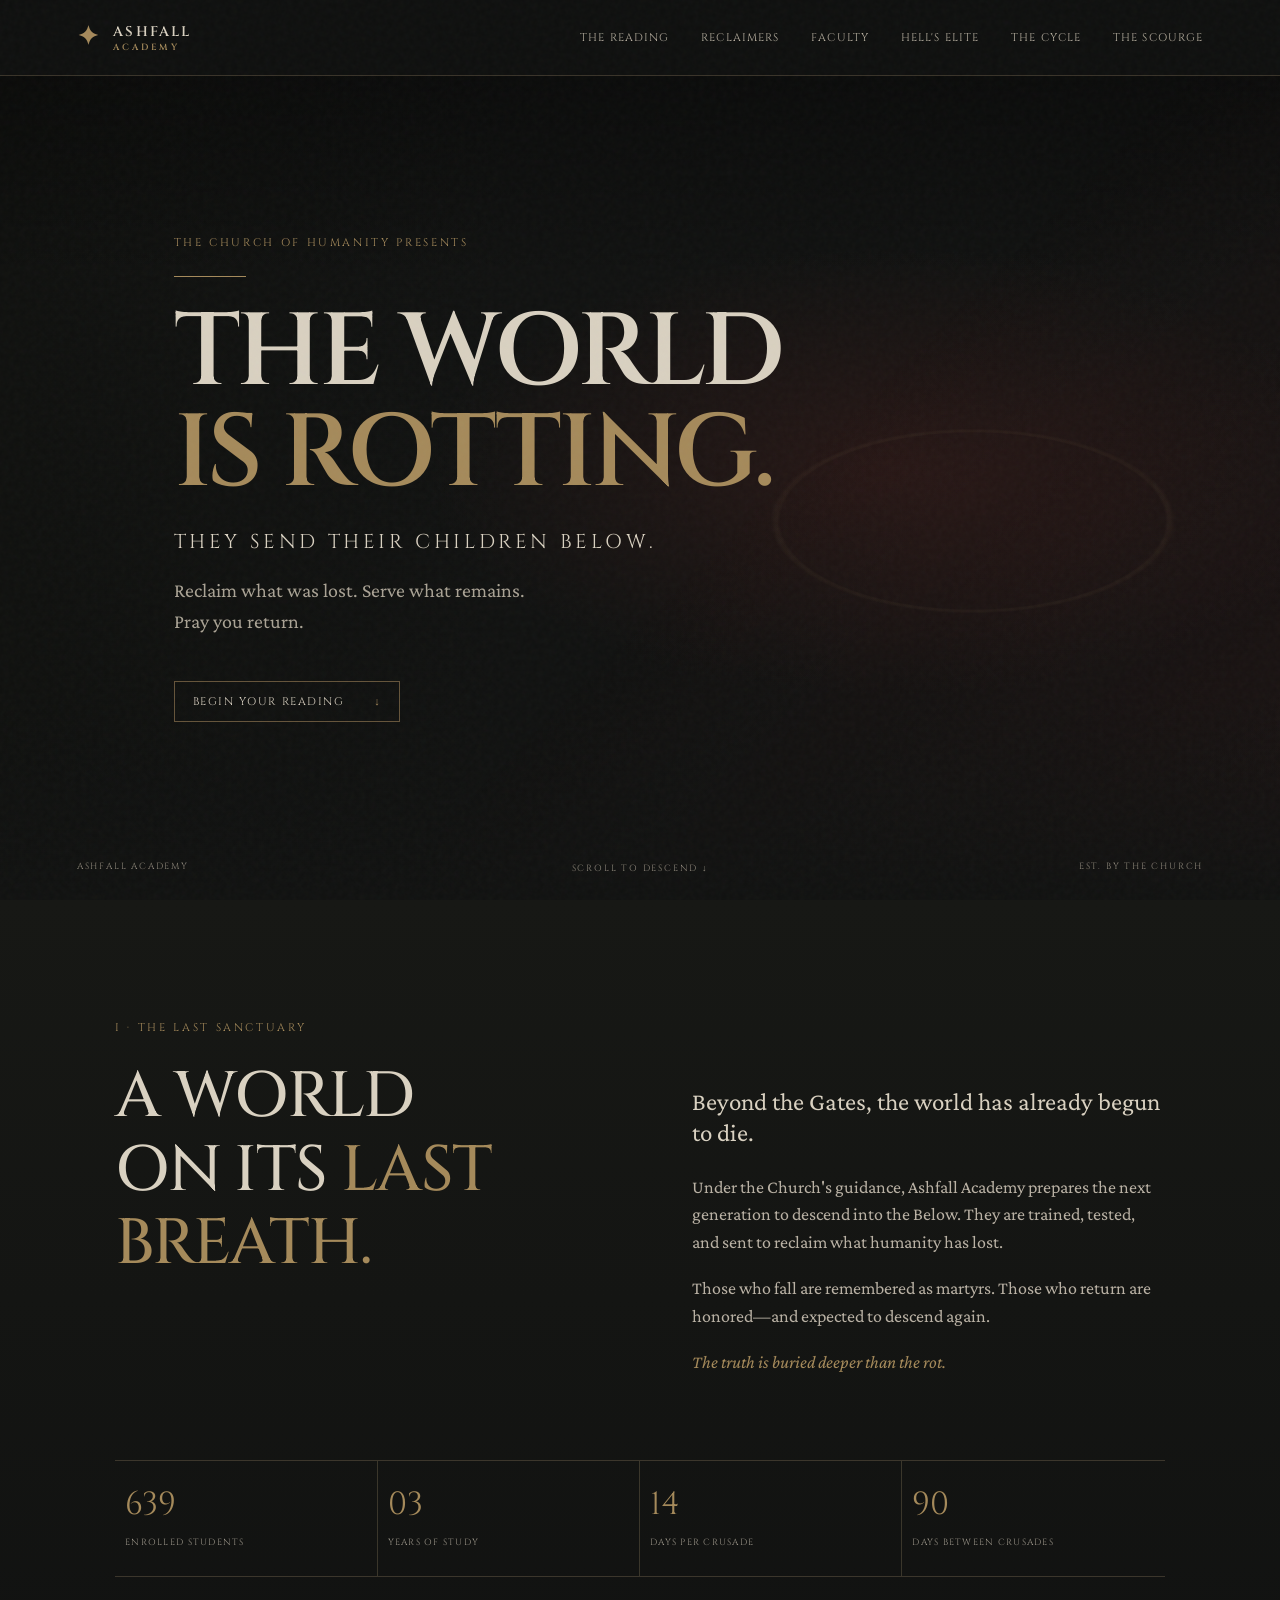
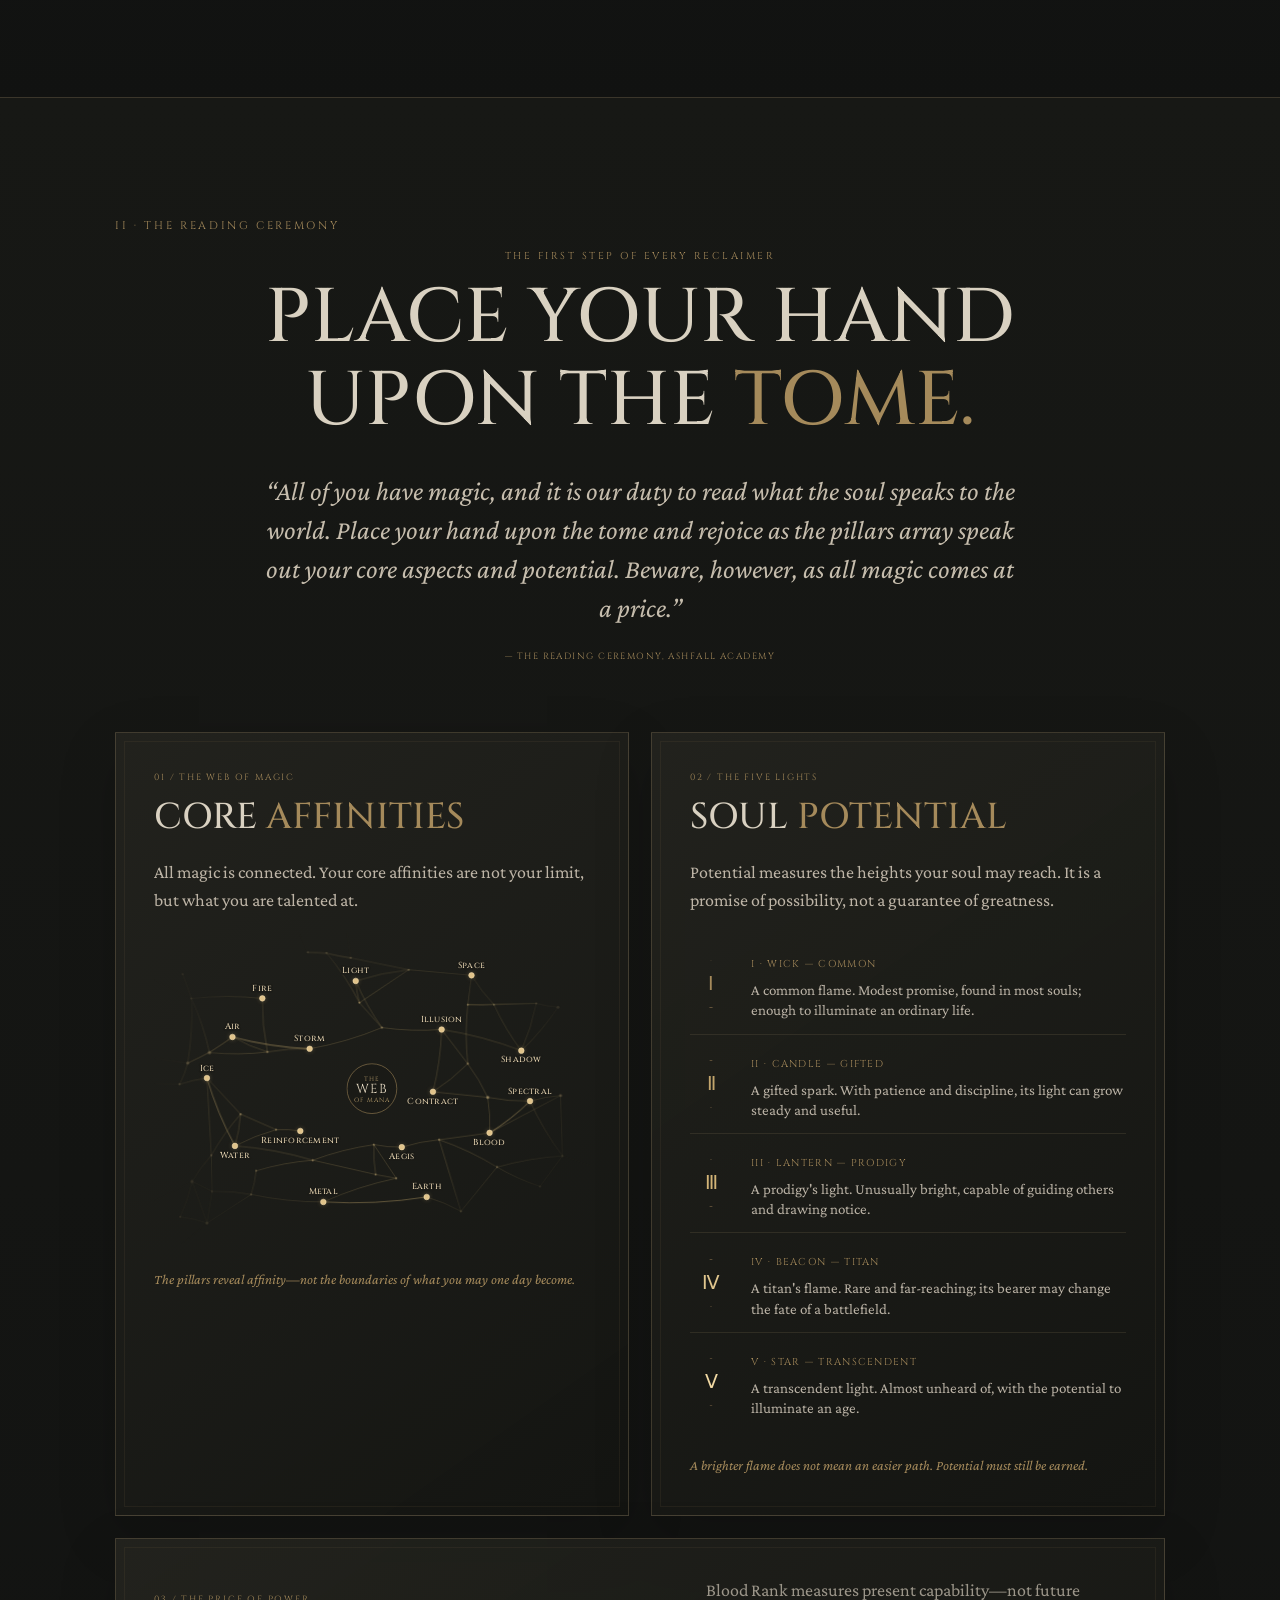
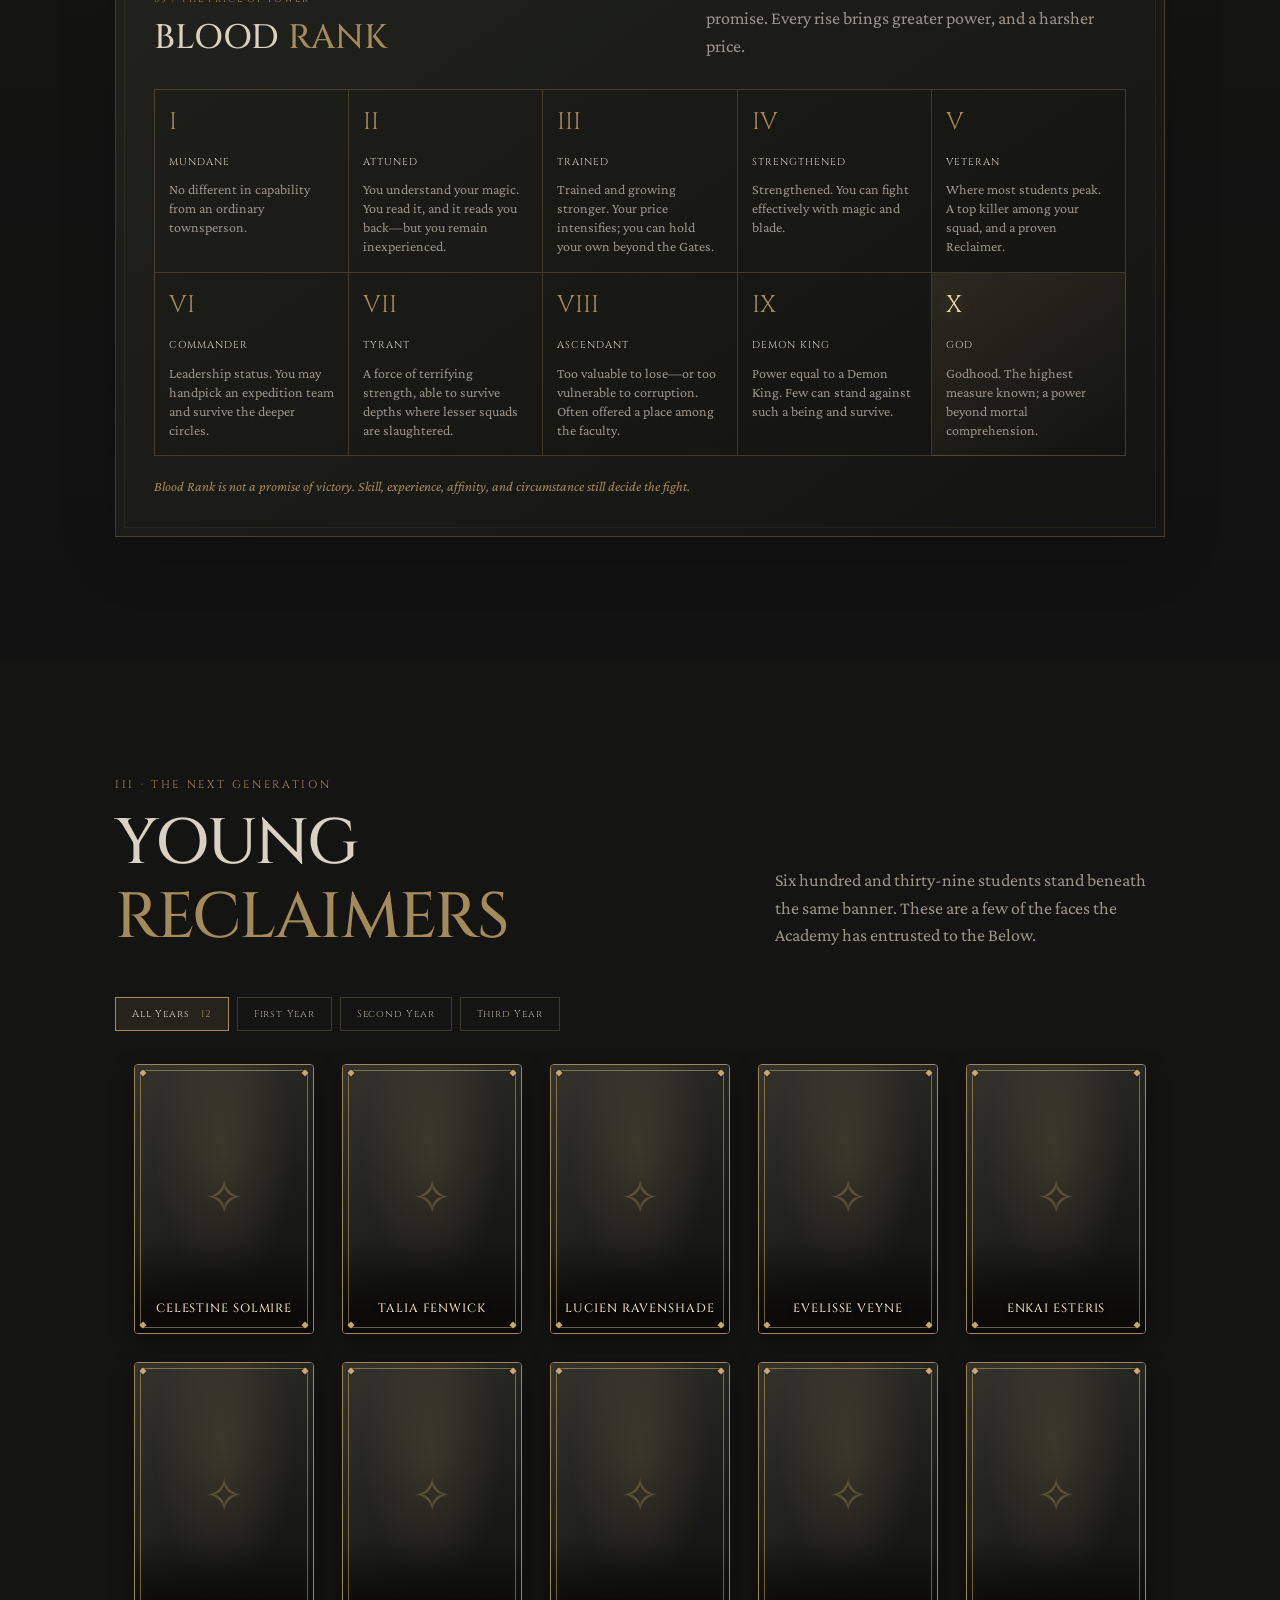
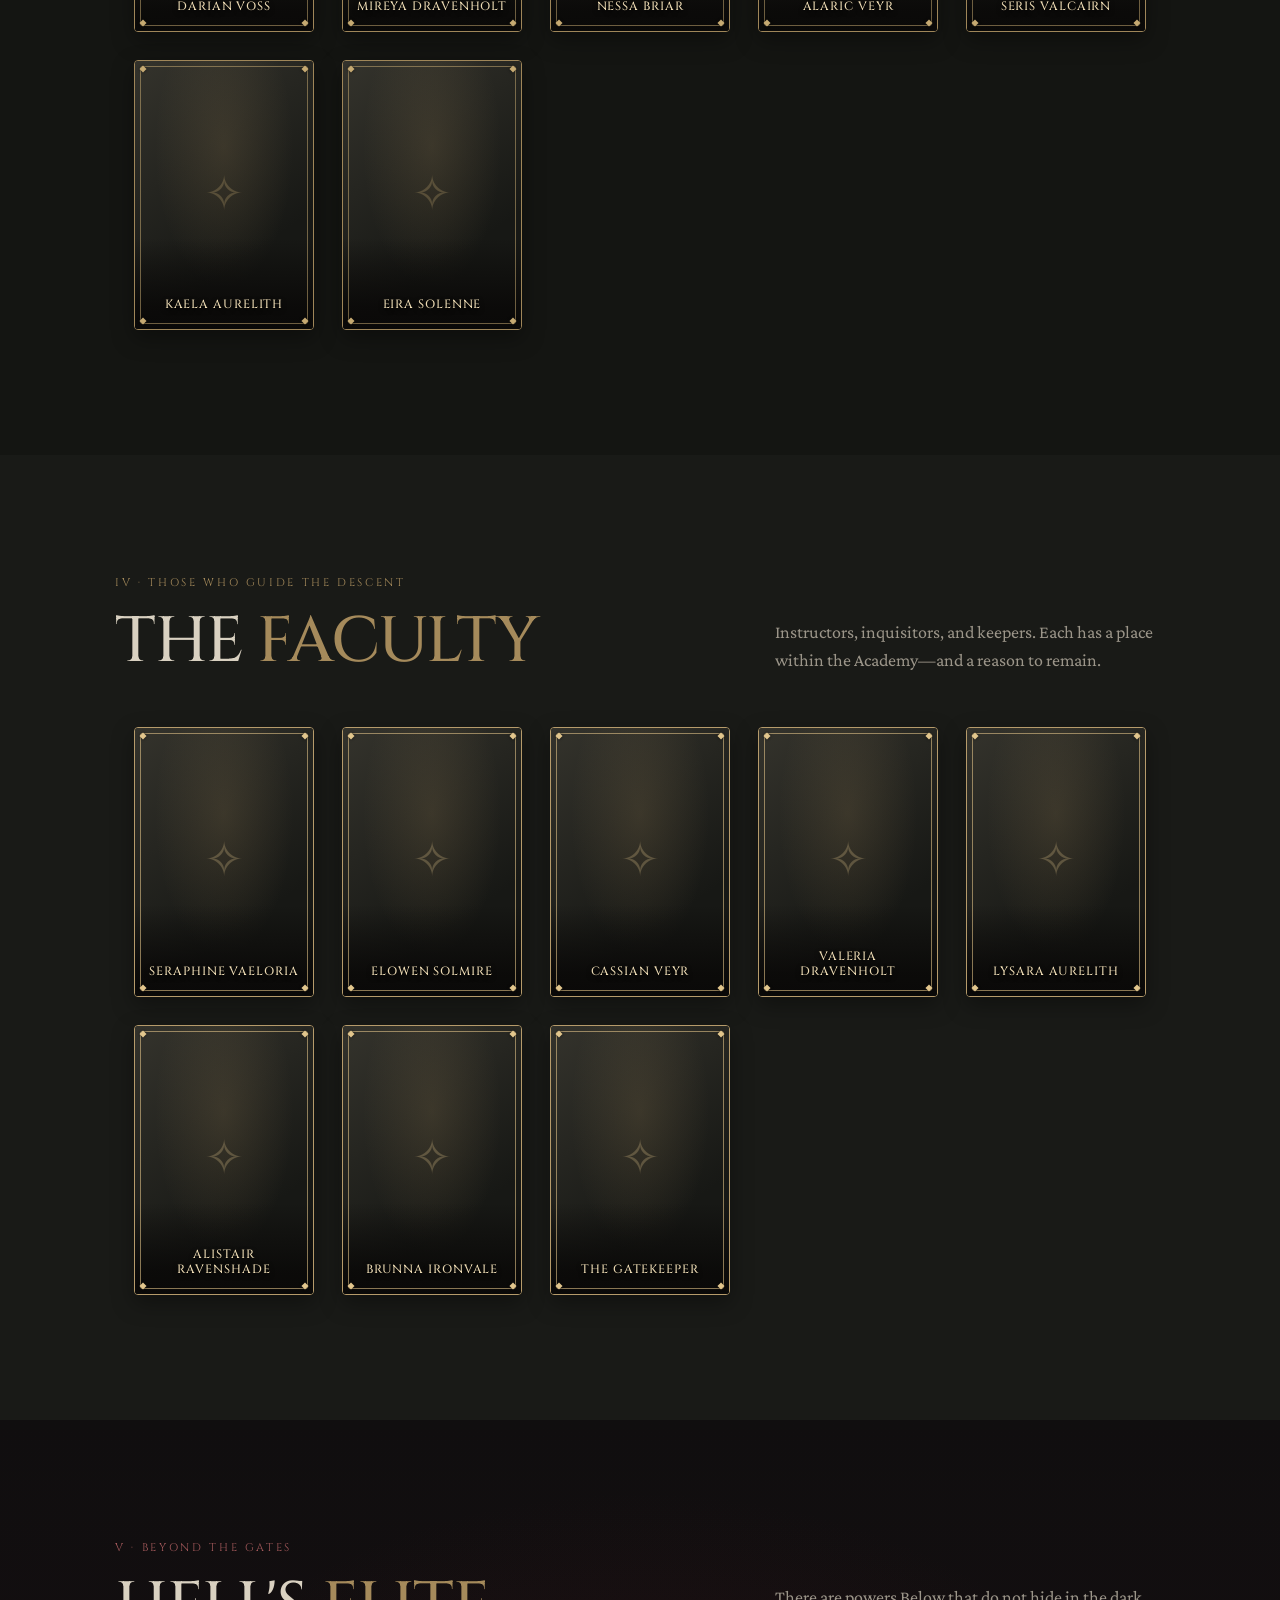
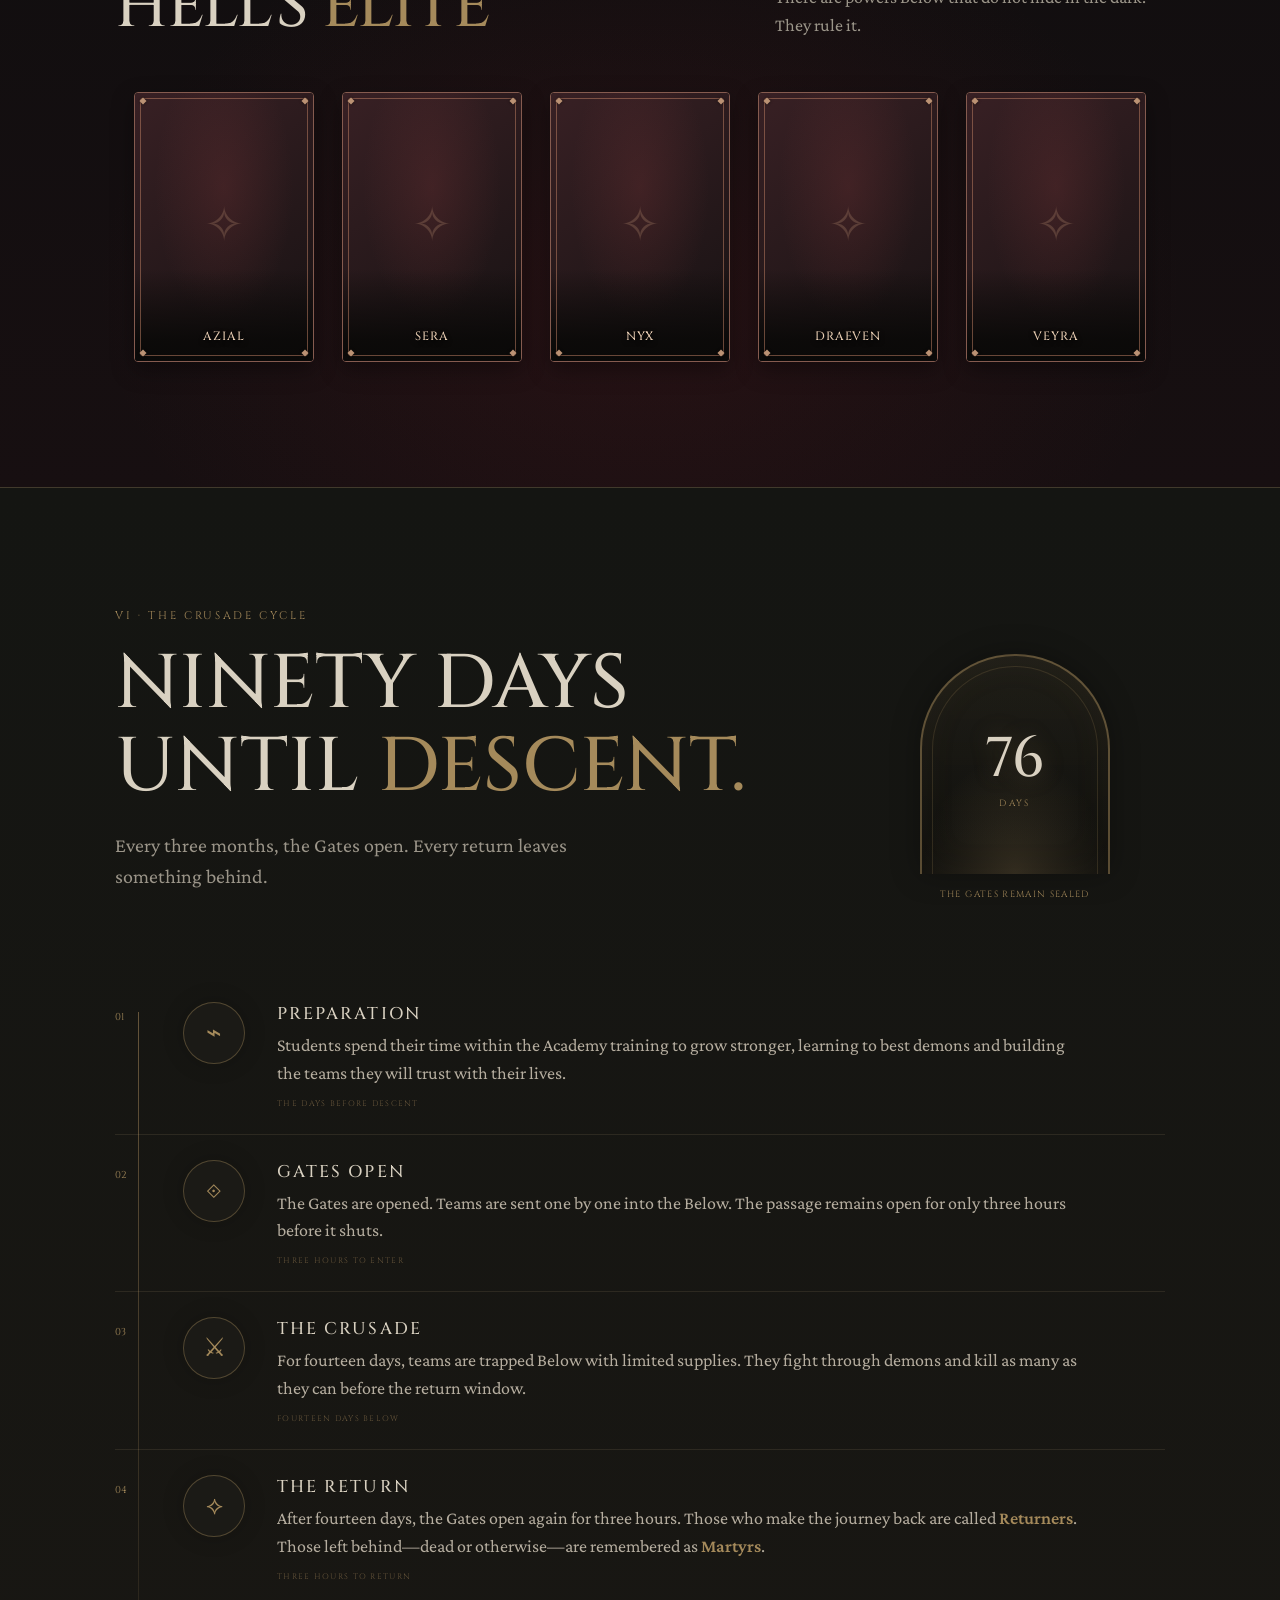
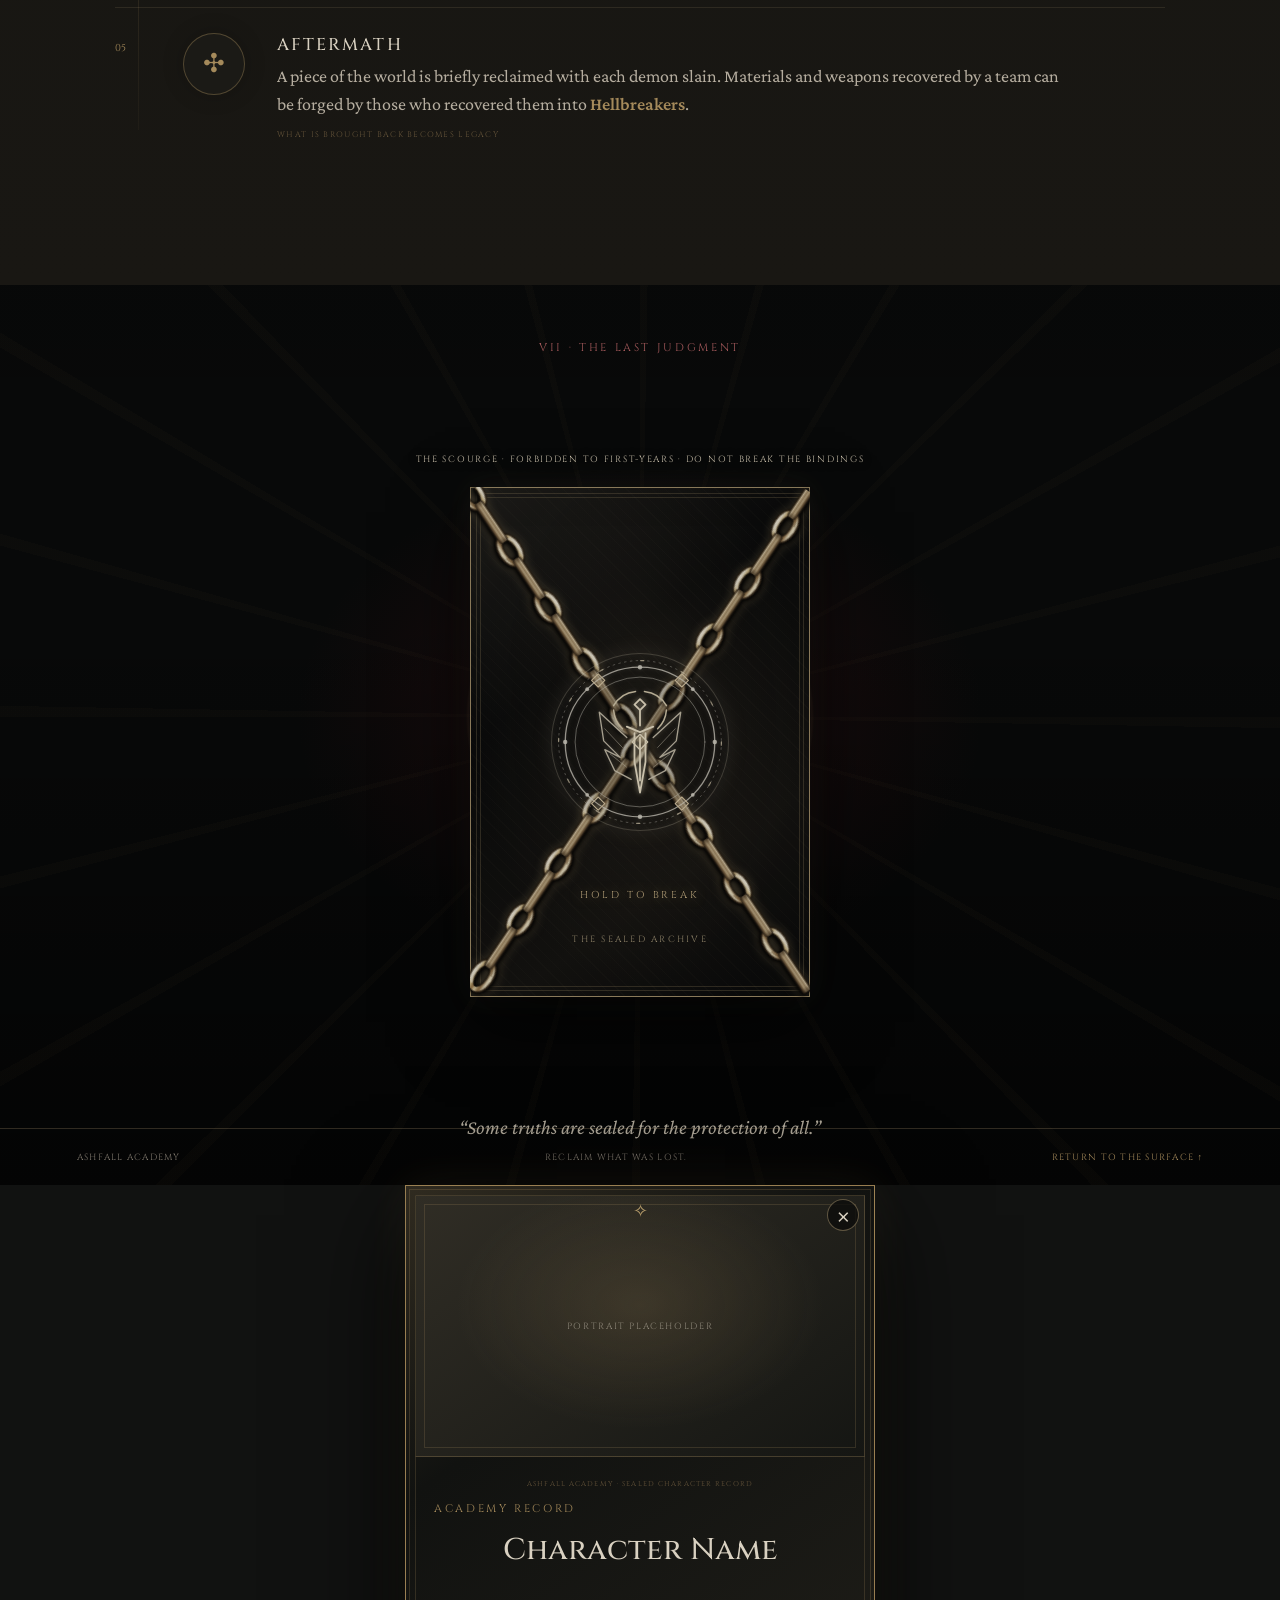
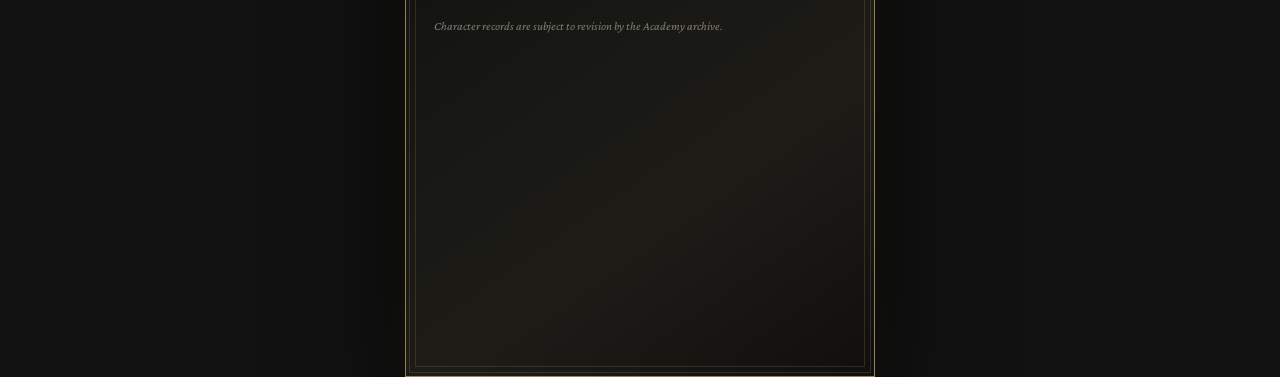
==== index.html @ 3cef3602 "Declutter mana network while retaining irregular interconnected geometry" ====
<!doctype html>
<html lang="en">
<head>
  <meta charset="utf-8">
  <meta name="viewport" content="width=device-width, initial-scale=1">
  <meta name="theme-color" content="#111211">
  <meta name="description" content="Ashfall Academy — Reclaim what was lost. Serve what remains. Pray you return.">
  <title>Ashfall Academy — The World Is Rotting</title>
  <link rel="preconnect" href="https://fonts.googleapis.com">
  <link rel="preconnect" href="https://fonts.gstatic.com" crossorigin>
  <link href="https://fonts.googleapis.com/css2?family=Cinzel:wght@400;500;600;700;800&family=Crimson+Pro:wght@400;500;600;700&display=swap" rel="stylesheet">
  <link rel="stylesheet" href="css/style.css?v=20261126-24">
</head>
<body>
  <div class="grain" aria-hidden="true"></div>
  <header class="site-header">
    <a class="brand" href="#top"><span class="brand-mark">✦</span><span>ASHFALL <small>ACADEMY</small></span></a>
    <button class="menu-toggle" aria-label="Toggle navigation" aria-expanded="false">☰</button>
    <nav class="main-nav" aria-label="Main navigation">
      <a href="#reading">The Reading</a><a href="#reclaimers">Reclaimers</a><a href="#faculty">Faculty</a><a href="#hell">Hell's Elite</a><a href="#cycle">The Cycle</a><a href="#scourge">The Scourge</a>
    </nav>
  </header>

  <main id="top">
    <section class="hero" id="academy">
      <div class="hero-backdrop"></div>
      <div class="hero-content">
        <p class="eyebrow">THE CHURCH OF HUMANITY PRESENTS</p>
        <div class="hero-rule"></div>
        <h1>THE WORLD<br><em>IS ROTTING.</em></h1>
        <p class="hero-subtitle">THEY SEND THEIR CHILDREN BELOW.</p>
        <p class="hero-copy">Reclaim what was lost. Serve what remains.<br>Pray you return.</p>
        <a class="seal-button" href="#reading">BEGIN YOUR READING <span>↓</span></a>
      </div>
      <div class="hero-caption"><span>ASHFALL ACADEMY</span><span>EST. BY THE CHURCH</span></div>
      <div class="hero-scroll">SCROLL TO DESCEND <span>↓</span></div>
    </section>

    <section class="intro section-wrap">
      <div class="section-kicker">I · THE LAST SANCTUARY</div>
      <div class="intro-grid">
        <div><h2>A WORLD<br>ON ITS <em>LAST BREATH.</em></h2></div>
        <div class="intro-copy">
          <p class="lead">Beyond the Gates, the world has already begun to die.</p>
          <p>Under the Church's guidance, Ashfall Academy prepares the next generation to descend into the Below. They are trained, tested, and sent to reclaim what humanity has lost.</p>
          <p>Those who fall are remembered as martyrs. Those who return are honored—and expected to descend again.</p>
          <p class="muted">The truth is buried deeper than the rot.</p>
        </div>
      </div>
      <div class="stats-strip"><div><strong>639</strong><span>ENROLLED STUDENTS</span></div><div><strong>03</strong><span>YEARS OF STUDY</span></div><div><strong>14</strong><span>DAYS PER CRUSADE</span></div><div><strong>90</strong><span>DAYS BETWEEN CRUSADES</span></div></div>
    </section>

    <section class="reading-section section-wrap" id="reading">
      <div class="section-kicker">II · THE READING CEREMONY</div>
      <div class="reading-intro">
        <p class="ceremony-overline">THE FIRST STEP OF EVERY RECLAIMER</p>
        <h2>PLACE YOUR HAND<br>UPON THE <em>TOME.</em></h2>
        <blockquote>“All of you have magic, and it is our duty to read what the soul speaks to the world. Place your hand upon the tome and rejoice as the pillars array speak out your core aspects and potential. Beware, however, as all magic comes at a price.”</blockquote>
        <p class="ceremony-attribution">— THE READING CEREMONY, ASHFALL ACADEMY</p>
      </div>

      <div class="reading-grid">
        <article class="reading-panel affinity-panel">
          <div class="panel-index">01 / THE WEB OF MAGIC</div>
          <h3>CORE <em>AFFINITIES</em></h3>
          <p class="panel-lead">All magic is connected. Your core affinities are not your limit, but what you are talented at.</p>
          <div class="affinity-web mana-network affinity-mesh" role="img" aria-label="Illustrative interconnected network of magical aspects. Named aspects are examples; countless unnamed aspects and overlapping connections extend beyond the illustration.">
            <svg viewBox="0 0 700 500" xmlns="http://www.w3.org/2000/svg" aria-hidden="true">
              <defs>
                <radialGradient id="mana-web-fade"><stop offset=".62" stop-color="white"/><stop offset="1" stop-color="white" stop-opacity=".22"/></radialGradient>
                <mask id="mana-web-mask"><rect width="700" height="500" fill="url(#mana-web-fade)"/></mask>
              </defs>
              <g class="mana-mesh" mask="url(#mana-web-mask)">
                <path class="mana-link continuation" d="M61 399 L0.0 430.4"/>
                <path class="mana-link continuation" d="M316 40 L309.5 0.0"/>
                <path class="mana-link continuation" d="M41 243 L0.0 242.1"/>
                <path class="mana-link continuation" d="M54 209 L0.0 201.5"/>
                <path class="mana-link continuation" d="M247 31 L232.4 0.0"/>
                <path class="mana-link continuation" d="M656 358 L700.0 373.5"/>
                <path class="mana-link continuation" d="M60 105 L0.0 75.0"/>
                <path class="mana-link continuation" d="M85 466 L43.3 500.0"/>
                <path class="mana-link local" d="M247 31 Q262.1 29.9 277 32"/>
                <path class="mana-link local" d="M389 394 Q372.5 391.0 356 388"/>
                <path class="mana-link local" d="M324 77 Q325.1 94.8 330 112"/>
                <path class="mana-link local" d="M649 119 Q631.2 117.9 614 113"/>
                <path class="mana-link local" d="M61 399 Q77.0 407.0 93 415"/>
                <path class="mana-link local" d="M41 243 Q49.4 226.7 54 209"/>
                <path class="mana-link local" d="M164 382 Q162.1 401.4 156 420"/>
                <path class="mana-link local" d="M54 209 Q71.5 200.5 89 192"/>
                <path class="mana-link local" d="M235 318 Q215.6 314.9 196 316"/>
                <path class="mana-link local" d="M316 40 Q296.1 38.1 277 32"/>
                <path class="mana-link local" d="M46 66 Q53.0 85.5 60 105"/>
                <path class="mana-link local" d="M504 115 Q525.0 117.3 546 115"/>
                <path class="mana-link local" d="M42 456 Q64.0 458.6 85 466"/>
                <path class="mana-link local" d="M126 167 Q107.5 179.5 89 192"/>
                <path class="mana-link local" d="M85 233 Q62.5 235.6 41 243"/>
                <path class="mana-link local" d="M398 344 Q375.3 344.5 353 340"/>
                <path class="mana-link local" d="M510 68 Q507.0 91.5 504 115"/>
                <path class="mana-link local" d="M353 340 Q351.9 364.2 356 388"/>
                <path class="mana-link local" d="M604 270 Q628.0 262.8 653 261"/>
                <path class="mana-link local" d="M93 415 Q89.0 440.5 85 466"/>
                <path class="mana-link local" d="M130 342 Q137.3 317.0 139 291"/>
                <path class="mana-link local" d="M61 399 Q74.2 376.3 92 357"/>
                <path class="mana-link local" d="M366 152 Q348.0 132.0 330 112"/>
                <path class="mana-link local" d="M539 321 Q540.6 292.3 536 264"/>
                <path class="mana-link local" d="M438 424 Q466.8 432.5 493 447"/>
                <path class="mana-link local" d="M620 407 Q638.0 382.5 656 358"/>
                <path class="mana-link local" d="M126 167 Q152.7 182.1 182 191"/>
                <path class="mana-link local" d="M398 344 Q427.3 334.7 458 332"/>
                <path class="mana-link local" d="M196 316 Q167.5 303.5 139 291"/>
                <path class="mana-link local" d="M536 264 Q523.0 235.2 504 210"/>
                <path class="mana-link local" d="M93 415 Q124.8 414.0 156 420"/>
                <path class="mana-link local" d="M614 113 Q580.0 114.0 546 115"/>
                <path class="mana-link local" d="M250 186 Q215.7 184.8 182 191"/>
                <path class="mana-link local" d="M604 270 Q569.7 270.7 536 264"/>
                <path class="mana-link local" d="M462 155 Q483.0 182.5 504 210"/>
                <path class="mana-link local" d="M448 255 Q478.5 235.6 504 210"/>
                <path class="mana-link local" d="M620 407 Q583.8 395.3 551 376"/>
                <path class="mana-link local" d="M85 233 Q112.0 262.0 139 291"/>
                <path class="mana-link local" d="M590 189 Q606.2 152.3 614 113"/>
                <path class="mana-link local" d="M92 357 Q111.9 321.4 139 291"/>
                <path class="mana-link local" d="M539 321 Q498.5 326.5 458 332"/>
                <path class="mana-link local" d="M174 105 Q173.3 148.4 182 191"/>
                <path class="mana-link local" d="M324 77 Q365.5 63.3 409 59"/>
                <path class="mana-link local" d="M493 447 Q522.0 411.5 551 376"/>
                <path class="mana-link local" d="M89 192 Q79.3 146.9 60 105"/>
                <path class="mana-link local" d="M164 382 Q208.6 368.5 255 365"/>
                <path class="mana-link local" d="M316 40 Q362.5 49.5 409 59"/>
                <path class="mana-link local" d="M504 115 Q498.8 162.5 504 210"/>
                <path class="mana-link local" d="M462 155 Q413.8 158.8 366 152"/>
                <path class="mana-link local" d="M656 358 Q654.5 309.5 653 261"/>
                <path class="mana-link local" d="M353 340 Q302.6 347.1 255 365"/>
                <path class="mana-link local" d="M272 432 Q213.3 432.4 156 420"/>
                <path class="mana-link local" d="M92 357 Q92.5 386.0 93 415"/>
                <path class="mana-link local" d="M510 68 Q525.4 93.5 546 115"/>
                <path class="mana-link local" d="M61 399 Q54.6 428.5 42 456"/>
                <path class="mana-link local" d="M389 394 Q371.0 367.0 353 340"/>
                <path class="mana-link local" d="M316 40 Q282.0 31.7 247 31"/>
                <path class="mana-link local" d="M130 342 Q161.6 325.4 196 316"/>
                <path class="mana-link local" d="M61 399 Q73.0 432.5 85 466"/>
                <path class="mana-link primary" d="M539 321 Q574.3 299.1 604 270"/>
                <path class="mana-link local" d="M126 167 Q92.3 192.0 54 209"/>
                <path class="mana-link local" d="M156 420 Q120.5 443.0 85 466"/>
                <path class="mana-link local" d="M324 77 Q340.9 116.8 366 152"/>
                <path class="mana-link local" d="M590 189 Q563.9 154.4 546 115"/>
                <path class="mana-link local" d="M448 255 Q492.0 259.5 536 264"/>
                <path class="mana-link local" d="M590 189 Q623.4 157.2 649 119"/>
                <path class="mana-link local" d="M182 191 Q135.6 196.6 89 192"/>
                <path class="mana-link local" d="M409 59 Q369.5 85.5 330 112"/>
                <path class="mana-link local" d="M330 112 Q307.9 69.1 277 32"/>
                <path class="mana-link local" d="M462 155 Q460.5 205.8 448 255"/>
                <path class="mana-link local" d="M510 68 Q459.5 63.5 409 59"/>
                <path class="mana-link local" d="M604 270 Q625.2 316.9 656 358"/>
                <path class="mana-link local" d="M458 332 Q506.9 348.9 551 376"/>
                <path class="mana-link local" d="M255 365 Q305.5 376.5 356 388"/>
                <path class="mana-link local" d="M54 209 Q62.7 157.3 60 105"/>
                <path class="mana-link local" d="M551 376 Q602.5 361.2 656 358"/>
                <path class="mana-link local" d="M504 115 Q559.0 114.0 614 113"/>
                <path class="mana-link local" d="M174 105 Q117.0 98.7 60 105"/>
                <path class="mana-link primary" d="M130 342 Q101.5 290.0 85 233"/>
                <path class="mana-link local" d="M493 447 Q475.5 389.5 458 332"/>
                <path class="mana-link local" d="M250 186 Q309.9 175.4 366 152"/>
                <path class="mana-link local" d="M272 432 Q328.4 406.6 389 394"/>
                <path class="mana-link local" d="M85 233 Q88.5 295.0 92 357"/>
                <path class="mana-link primary" d="M126 167 Q187.0 183.3 250 186"/>
                <path class="mana-link local" d="M130 342 Q193.8 346.6 255 365"/>
                <path class="mana-link local" d="M539 321 Q596.0 291.0 653 261"/>
                <path class="mana-link local" d="M590 189 Q527.9 165.0 462 155"/>
                <path class="mana-link primary" d="M438 424 Q355.4 437.1 272 432"/>
                <circle class="mana-junction" cx="61" cy="399" r="2.5"/>
                <circle class="mana-junction" cx="493" cy="447" r="1.6"/>
                <circle class="mana-junction" cx="92" cy="357" r="1.6"/>
                <circle class="mana-junction" cx="389" cy="394" r="1.6"/>
                <circle class="mana-junction" cx="182" cy="191" r="1.6"/>
                <circle class="mana-junction" cx="316" cy="40" r="1.6"/>
                <circle class="mana-junction" cx="649" cy="119" r="2.5"/>
                <circle class="mana-junction" cx="353" cy="340" r="1.6"/>
                <circle class="mana-junction" cx="41" cy="243" r="1.6"/>
                <circle class="mana-junction" cx="46" cy="66" r="1.6"/>
                <circle class="mana-junction" cx="620" cy="407" r="1.6"/>
                <circle class="mana-junction" cx="458" cy="332" r="1.6"/>
                <circle class="mana-junction" cx="54" cy="209" r="2.5"/>
                <circle class="mana-junction" cx="504" cy="115" r="1.6"/>
                <circle class="mana-junction" cx="614" cy="113" r="1.6"/>
                <circle class="mana-junction" cx="164" cy="382" r="1.6"/>
                <circle class="mana-junction" cx="409" cy="59" r="1.6"/>
                <circle class="mana-junction" cx="551" cy="376" r="1.6"/>
                <circle class="mana-junction" cx="89" cy="192" r="2.5"/>
                <circle class="mana-junction" cx="546" cy="115" r="1.6"/>
                <circle class="mana-junction" cx="255" cy="365" r="1.6"/>
                <circle class="mana-junction" cx="356" cy="388" r="1.6"/>
                <circle class="mana-junction" cx="366" cy="152" r="1.6"/>
                <circle class="mana-junction" cx="196" cy="316" r="1.6"/>
                <circle class="mana-junction" cx="536" cy="264" r="2.5"/>
                <circle class="mana-junction" cx="247" cy="31" r="1.6"/>
                <circle class="mana-junction" cx="330" cy="112" r="1.6"/>
                <circle class="mana-junction" cx="277" cy="32" r="1.6"/>
                <circle class="mana-junction" cx="656" cy="358" r="1.6"/>
                <circle class="mana-junction" cx="93" cy="415" r="1.6"/>
                <circle class="mana-junction" cx="653" cy="261" r="2.5"/>
                <circle class="mana-junction" cx="504" cy="210" r="1.6"/>
                <circle class="mana-junction" cx="139" cy="291" r="1.6"/>
                <circle class="mana-junction" cx="60" cy="105" r="1.6"/>
                <circle class="mana-junction" cx="156" cy="420" r="1.6"/>
                <circle class="mana-junction" cx="42" cy="456" r="1.6"/>
                <circle class="mana-junction" cx="85" cy="466" r="2.5"/>
              </g>
              <g class="mana-affinity" transform="translate(174 105)"><circle r="5"/><text y="-12">Fire</text></g>
              <g class="mana-affinity" transform="translate(324 77)"><circle r="5"/><text y="-12">Light</text></g>
              <g class="mana-affinity" transform="translate(510 68)"><circle r="5"/><text y="-12">Space</text></g>
              <g class="mana-affinity" transform="translate(590 189)"><circle r="5"/><text y="19">Shadow</text></g>
              <g class="mana-affinity" transform="translate(539 321)"><circle r="5"/><text y="19">Blood</text></g>
              <g class="mana-affinity" transform="translate(438 424)"><circle r="5"/><text y="-12">Earth</text></g>
              <g class="mana-affinity" transform="translate(272 432)"><circle r="5"/><text y="-12">Metal</text></g>
              <g class="mana-affinity" transform="translate(130 342)"><circle r="5"/><text y="19">Water</text></g>
              <g class="mana-affinity" transform="translate(85 233)"><circle r="5"/><text y="-12">Ice</text></g>
              <g class="mana-affinity" transform="translate(126 167)"><circle r="5"/><text y="-12">Air</text></g>
              <g class="mana-affinity" transform="translate(250 186)"><circle r="5"/><text y="-12">Storm</text></g>
              <g class="mana-affinity" transform="translate(462 155)"><circle r="5"/><text y="-12">Illusion</text></g>
              <g class="mana-affinity" transform="translate(398 344)"><circle r="5"/><text y="19">Aegis</text></g>
              <g class="mana-affinity" transform="translate(604 270)"><circle r="5"/><text y="-12">Spectral</text></g>
              <g class="mana-affinity" transform="translate(235 318)"><circle r="5"/><text y="19">Reinforcement</text></g>
              <g class="mana-affinity" transform="translate(448 255)"><circle r="5"/><text y="19">Contract</text></g>
              <g class="mana-web-title" transform="translate(350 250)">
                <circle r="40"/>
                <text y="-12" class="mana-title-small">THE</text>
                <text y="7" class="mana-title-main">WEB</text>
                <text y="22" class="mana-title-small">OF MANA</text>
              </g>
            </svg>
          </div>
          <p class="panel-footnote">The pillars reveal affinity—not the boundaries of what you may one day become.</p>
        </article>

        <article class="reading-panel potential-panel">
          <div class="panel-index">02 / THE FIVE LIGHTS</div>
          <h3>SOUL <em>POTENTIAL</em></h3>
          <p class="panel-lead">Potential measures the heights your soul may reach. It is a promise of possibility, not a guarantee of greatness.</p>
          <div class="light-ladder">
            <div class="light-row"><span class="light-mark wick">Ⅰ</span><div><b>I · WICK — COMMON</b><p>A common flame. Modest promise, found in most souls; enough to illuminate an ordinary life.</p></div></div>
            <div class="light-row"><span class="light-mark candle">Ⅱ</span><div><b>II · CANDLE — GIFTED</b><p>A gifted spark. With patience and discipline, its light can grow steady and useful.</p></div></div>
            <div class="light-row"><span class="light-mark lantern">Ⅲ</span><div><b>III · LANTERN — PRODIGY</b><p>A prodigy's light. Unusually bright, capable of guiding others and drawing notice.</p></div></div>
            <div class="light-row"><span class="light-mark beacon">Ⅳ</span><div><b>IV · BEACON — TITAN</b><p>A titan's flame. Rare and far-reaching; its bearer may change the fate of a battlefield.</p></div></div>
            <div class="light-row"><span class="light-mark star">Ⅴ</span><div><b>V · STAR — TRANSCENDENT</b><p>A transcendent light. Almost unheard of, with the potential to illuminate an age.</p></div></div>
          </div>
          <p class="panel-footnote">A brighter flame does not mean an easier path. Potential must still be earned.</p>
        </article>
      </div>

      <article class="rank-panel">
        <div class="rank-heading"><div><div class="panel-index">03 / THE PRICE OF POWER</div><h3>BLOOD <em>RANK</em></h3></div><p>Blood Rank measures present capability—not future promise. Every rise brings greater power, and a harsher price.</p></div>
        <div class="rank-grid">
          <div class="rank-item"><span>I</span><b>Mundane</b><p>No different in capability from an ordinary townsperson.</p></div>
          <div class="rank-item"><span>II</span><b>Attuned</b><p>You understand your magic. You read it, and it reads you back—but you remain inexperienced.</p></div>
          <div class="rank-item"><span>III</span><b>Trained</b><p>Trained and growing stronger. Your price intensifies; you can hold your own beyond the Gates.</p></div>
          <div class="rank-item"><span>IV</span><b>Strengthened</b><p>Strengthened. You can fight effectively with magic and blade.</p></div>
          <div class="rank-item"><span>V</span><b>Veteran</b><p>Where most students peak. A top killer among your squad, and a proven Reclaimer.</p></div>
          <div class="rank-item"><span>VI</span><b>Commander</b><p>Leadership status. You may handpick an expedition team and survive the deeper circles.</p></div>
          <div class="rank-item"><span>VII</span><b>Tyrant</b><p>A force of terrifying strength, able to survive depths where lesser squads are slaughtered.</p></div>
          <div class="rank-item"><span>VIII</span><b>Ascendant</b><p>Too valuable to lose—or too vulnerable to corruption. Often offered a place among the faculty.</p></div>
          <div class="rank-item"><span>IX</span><b>Demon King</b><p>Power equal to a Demon King. Few can stand against such a being and survive.</p></div>
          <div class="rank-item rank-divine"><span>X</span><b>God</b><p>Godhood. The highest measure known; a power beyond mortal comprehension.</p></div>
        </div>
        <p class="rank-caveat">Blood Rank is not a promise of victory. Skill, experience, affinity, and circumstance still decide the fight.</p>
      </article>
    </section>

    <section class="roster-section section-wrap" id="reclaimers">
      <div class="section-heading">
        <div><div class="section-kicker">III · THE NEXT GENERATION</div><h2>YOUNG <em>RECLAIMERS</em></h2></div>
        <p>Six hundred and thirty-nine students stand beneath the same banner. These are a few of the faces the Academy has entrusted to the Below.</p>
      </div>
      <div class="filter-bar" role="group" aria-label="Filter students by year">
        <button class="filter-button active" data-year="all">All Years <span>12</span></button>
        <button class="filter-button" data-year="1">First Year</button>
        <button class="filter-button" data-year="2">Second Year</button>
        <button class="filter-button" data-year="3">Third Year</button>
      </div>
      <div class="character-grid" id="student-grid"></div>
    </section>

    <section class="faculty-section section-wrap" id="faculty">
      <div class="section-heading">
        <div><div class="section-kicker">IV · THOSE WHO GUIDE THE DESCENT</div><h2>THE <em>FACULTY</em></h2></div>
        <p>Instructors, inquisitors, and keepers. Each has a place within the Academy—and a reason to remain.</p>
      </div>
      <div class="character-grid faculty-grid" id="faculty-grid"></div>
    </section>

    <section class="hell-section" id="hell">
      <div class="hell-backdrop"></div>
      <div class="section-wrap hell-inner">
        <div class="section-heading">
          <div><div class="section-kicker red-kicker">V · BEYOND THE GATES</div><h2>HELL'S <em>ELITE</em></h2></div>
          <p>There are powers Below that do not hide in the dark. They rule it.</p>
        </div>
        <div class="character-grid hell-grid" id="hell-grid"></div>
      </div>
    </section>

    <section class="cycle-section section-wrap" id="cycle">
      <div class="section-kicker">VI · THE CRUSADE CYCLE</div>
      <div class="cycle-heading"><div><h2>NINETY DAYS<br>UNTIL <em>DESCENT.</em></h2><p>Every three months, the Gates open. Every return leaves something behind.</p></div>
        <div class="gate-countdown" id="gate-countdown" aria-label="Ceremonial countdown to the opening of the Gates"><div class="gate-arch"><span class="gate-glow"></span><strong id="count-number">90</strong><small>DAYS</small></div><span class="count-caption" id="count-caption">THE GATES REMAIN SEALED</span></div>
      </div>
      <div class="cycle-track">
        <article class="cycle-phase"><span class="phase-number">01</span><div class="phase-icon">⌁</div><div class="phase-copy"><h3>PREPARATION</h3><p>Students spend their time within the Academy training to grow stronger, learning to best demons and building the teams they will trust with their lives.</p><small>THE DAYS BEFORE DESCENT</small></div></article>
        <article class="cycle-phase"><span class="phase-number">02</span><div class="phase-icon">⟐</div><div class="phase-copy"><h3>GATES OPEN</h3><p>The Gates are opened. Teams are sent one by one into the Below. The passage remains open for only three hours before it shuts.</p><small>THREE HOURS TO ENTER</small></div></article>
        <article class="cycle-phase"><span class="phase-number">03</span><div class="phase-icon">⚔</div><div class="phase-copy"><h3>THE CRUSADE</h3><p>For fourteen days, teams are trapped Below with limited supplies. They fight through demons and kill as many as they can before the return window.</p><small>FOURTEEN DAYS BELOW</small></div></article>
        <article class="cycle-phase"><span class="phase-number">04</span><div class="phase-icon">⟡</div><div class="phase-copy"><h3>THE RETURN</h3><p>After fourteen days, the Gates open again for three hours. Those who make the journey back are called <b>Returners</b>. Those left behind—dead or otherwise—are remembered as <b>Martyrs</b>.</p><small>THREE HOURS TO RETURN</small></div></article>
        <article class="cycle-phase"><span class="phase-number">05</span><div class="phase-icon">✣</div><div class="phase-copy"><h3>AFTERMATH</h3><p>A piece of the world is briefly reclaimed with each demon slain. Materials and weapons recovered by a team can be forged by those who recovered them into <b>Hellbreakers</b>.</p><small>WHAT IS BROUGHT BACK BECOMES LEGACY</small></div></article>
      </div>
    </section>

    <section class="scourge-section" id="scourge">
      <div class="scourge-backdrop"></div>
      <div class="scourge-flash" aria-hidden="true"></div>
      <div class="scourge-content">
        <div class="section-kicker red-kicker">VII · THE LAST JUDGMENT</div>
        <p class="scourge-warning">THE SCOURGE · FORBIDDEN TO FIRST-YEARS · DO NOT BREAK THE BINDINGS</p>
        <div class="scourge-tarot-stage is-bound" id="scourge-record" aria-live="polite">
          <div class="card-bindings" id="card-bindings" aria-hidden="true">
            <span class="binding-chain chain-diagonal-one"></span>
            <span class="binding-chain chain-diagonal-two"></span>
          </div>
          <div class="scourge-seal-wrap">
            <button class="scourge-seal" id="scourge-seal" aria-label="Hold to break the bindings" aria-describedby="seal-instruction">
              <svg class="sovereign-sigil-svg" viewBox="0 0 160 160" aria-hidden="true">
                <g class="sigil-orbit orbit-dash">
                  <circle class="sigil-dash" cx="80" cy="80" r="74"/>
                  <circle class="sigil-orbit-ticks" cx="80" cy="80" r="74"/>
                </g>
                <g class="sigil-orbit orbit-outer">
                  <circle class="sigil-outer" cx="80" cy="80" r="68"/>
                  <g class="sigil-rivets">
                  <circle cx="80" cy="12" r="2"/><circle cx="80" cy="148" r="2"/>
                  <circle cx="12" cy="80" r="2"/><circle cx="148" cy="80" r="2"/>
                  <circle cx="32" cy="32" r="1.7"/><circle cx="128" cy="32" r="1.7"/>
                  <circle cx="32" cy="128" r="1.7"/><circle cx="128" cy="128" r="1.7"/>
                </g>
                </g>
                <g class="sigil-orbit orbit-inner">
                  <circle class="sigil-inner" cx="80" cy="80" r="59"/>
                  <g class="sigil-anchors">
                  <path d="M42 18 L48 24 L42 30 L36 24 Z M118 18 L124 24 L118 30 L112 24 Z M42 130 L48 136 L42 142 L36 136 Z M118 130 L124 136 L118 142 L112 136 Z"/>
                </g>
                </g>
                <!-- The Church's ward: a sword of judgment, broken halo, and bound wings. -->
                <g class="sigil-ward" fill="none">
                  <path class="sigil-halo-mark" d="M56 47 A26 26 0 0 1 76 34 M84 34 A26 26 0 0 1 104 47 M56 51 A26 26 0 0 0 64 68 M104 51 A26 26 0 0 1 96 68"/>
                  <path class="sigil-wing-mark" d="M68 76 L43 53 L47 79 L62 94 L48 87 L57 106 L72 114 M92 76 L117 53 L113 79 L98 94 L112 87 L103 106 L88 114"/>
                  <path class="sigil-wing-detail" d="M48 68 L64 85 M53 91 L68 103 M112 68 L96 85 M107 91 L92 103"/>
                  <path class="sigil-judgment" d="M80 41 L75 46 L80 51 L85 46 Z M80 51 V65 M68 66 L80 71 L92 66 M75 72 L75 98 L80 126 L85 98 L85 72 M80 76 V115"/>
                  <path class="sigil-diamond" d="M80 73 L87 80 L80 87 L73 80 Z"/>
                </g>
                
                
                
                <g class="sigil-cracks">
                  <path class="sigil-crack crack-a" d="M84 77 L97 66 L91 54 L105 43"/>
                  <path class="sigil-crack crack-b" d="M77 83 L64 94 L70 108 L57 120"/>
                  <path class="sigil-crack crack-c" d="M83 84 L99 96 L94 109 L108 122"/>
                  <path class="sigil-crack crack-d" d="M75 76 L62 64 L67 51 L55 39"/>
                  <path class="sigil-crack crack-e" d="M80 80 L82 99 L73 110 L76 129"/>
                </g>
              </svg>
              <span class="seal-progress"></span>
            </button>
            <p id="seal-instruction" class="seal-instruction">HOLD TO BREAK</p>
          </div>
          <div class="scourge-tarot-inner">
            <div class="scourge-tarot-face scourge-tarot-back">
              <img class="sealed-figure-img" src="assets/eshrael-silhouette.png" alt="" aria-hidden="true"><span class="tarot-back-sigil">✦</span><span class="tarot-back-caption">THE SEALED ARCHIVE</span>
            </div>
            <div class="scourge-tarot-face scourge-tarot-front scourge-illustrated-face" id="scourge-revealed-face">
              <div class="scourge-revealed-art" id="scourge-revealed-art"><span class="sigil" aria-hidden="true">✧</span></div>
              <div class="tarot-nameplate"><h3>ESHRAEL</h3></div>
              <div class="tarot-corners" aria-hidden="true"><i></i><i></i><i></i><i></i></div>
              <button class="scourge-dossier-trigger" id="scourge-dossier-trigger" type="button" aria-label="Open dossier for Eshrael" disabled></button>
            </div>
          </div>
        </div>
        <div class="scourge-revealed-record" id="scourge-revealed-record" hidden>
          <p class="scourge-record-title">The Scourge</p>
          <dl class="scourge-record-fields">
            <div><dt>Blood Rank</dt><dd>IX</dd></div>
            <div><dt>Potential</dt><dd>V</dd></div>
            <div><dt>Aspect</dt><dd>Totality</dd></div>
          </dl>
        </div>
        <p class="scourge-quote" id="scourge-quote">“Some truths are sealed for the protection of all.”</p>
      </div>
      <footer class="site-footer"><span>ASHFALL ACADEMY</span><span>RECLAIM WHAT WAS LOST.</span><a href="#top">RETURN TO THE SURFACE ↑</a></footer>
    </section>
  </main>

  <dialog class="dossier-dialog" id="dossier">
    <button class="dialog-close" aria-label="Close dossier">×</button>
    <div class="dialog-image" id="dialog-image"><span>PORTRAIT PLACEHOLDER</span></div>
    <div class="dialog-content">
      <div class="section-kicker" id="dialog-kicker">ACADEMY RECORD</div>
      <h2 id="dialog-name">Character Name</h2>
      <p class="dialog-role" id="dialog-role"></p>
      <div class="state-switcher" id="state-switcher" aria-label="Character states" hidden></div>
      <p id="dialog-personality"></p>
      <div class="dossier-details" id="dialog-details"></div>
      <p class="dialog-note">Character records are subject to revision by the Academy archive.</p>
    </div>
  </dialog>

  <script src="js/characters.js?v=20261125-2"></script>
  <script src="js/site.js?v=20261126-20"></script>
</body>
</html>
---- css/style.css ----
:root{--ink:#111211;--panel:#1a1b19;--panel2:#22231f;--bone:#d9d1c1;--muted:#9b9589;--gold:#a58a5b;--gold-dim:#65543a;--red:#81383a;--line:rgba(190,169,126,.24);--serif:"Cinzel",Georgia,serif;--body:"Crimson Pro",Georgia,serif}
*{box-sizing:border-box}html{scroll-behavior:smooth;scroll-padding-top:78px}body{margin:0;background:var(--ink);color:var(--bone);font-family:var(--body);font-size:18px;line-height:1.55}a{color:inherit;text-decoration:none}button{font:inherit}.grain{position:fixed;inset:0;pointer-events:none;z-index:20;opacity:.055;background-image:url("data:image/svg+xml,%3Csvg viewBox='0 0 180 180' xmlns='http://www.w3.org/2000/svg'%3E%3Cfilter id='n'%3E%3CfeTurbulence type='fractalNoise' baseFrequency='.9' numOctaves='3' stitchTiles='stitch'/%3E%3C/filter%3E%3Crect width='100%25' height='100%25' filter='url(%23n)' opacity='.55'/%3E%3C/svg%3E")}
.site-header{height:76px;position:sticky;top:0;z-index:15;display:flex;align-items:center;justify-content:space-between;padding:0 clamp(20px,6vw,90px);background:rgba(15,16,15,.94);border-bottom:1px solid var(--line);backdrop-filter:blur(12px)}.brand{display:flex;align-items:center;gap:12px;font:600 14px var(--serif);letter-spacing:.16em}.brand small{display:block;color:var(--gold);font-size:9px;letter-spacing:.32em}.brand-mark{color:var(--gold);font-size:26px}.main-nav{display:flex;gap:clamp(15px,2.5vw,38px);font:11px var(--serif);letter-spacing:.1em;text-transform:uppercase;color:#b8b0a1}.main-nav a:hover{color:var(--gold)}.menu-toggle{display:none;background:none;color:var(--bone);border:1px solid var(--line);padding:6px 10px}
.hero{min-height:calc(100vh - 76px);position:relative;display:flex;align-items:center;overflow:hidden;background:radial-gradient(ellipse at 70% 48%,rgba(113,43,39,.23),transparent 37%),linear-gradient(90deg,#10110f 0%,rgba(17,18,17,.94) 40%,rgba(17,18,17,.48) 100%),url("../assets/backgrounds/hero-placeholder.jpg") center/cover no-repeat}.hero:after{content:"";position:absolute;inset:0;background:linear-gradient(0deg,var(--ink),transparent 25%,transparent 75%,rgba(0,0,0,.35));pointer-events:none}.hero-backdrop{position:absolute;inset:0;background:radial-gradient(ellipse at 76% 54%,transparent 0 14%,rgba(165,138,91,.07) 14.2% 14.4%,transparent 14.7%),linear-gradient(135deg,transparent 55%,rgba(105,33,35,.16));opacity:.8}.hero-content{position:relative;z-index:2;margin-left:clamp(24px,12vw,180px);padding:100px 20px 130px;max-width:760px}.eyebrow,.section-kicker{font:11px var(--serif);letter-spacing:.24em;color:var(--gold);text-transform:uppercase}.hero-rule{width:72px;height:1px;background:var(--gold);margin:26px 0}.hero h1{font:600 clamp(48px,8vw,112px)/.98 var(--serif);letter-spacing:-.04em;margin:0}.hero h1 em,.section-heading h2 em,.intro h2 em,.scourge-content h2 em{font-style:normal;color:var(--gold)}.hero-subtitle{font:clamp(14px,2vw,20px) var(--serif);letter-spacing:.18em;margin:24px 0 12px}.hero-copy{color:#aaa395;font-size:20px}.seal-button{display:inline-flex;gap:30px;align-items:center;border:1px solid var(--gold-dim);padding:12px 18px;margin-top:24px;color:var(--bone);font:11px var(--serif);letter-spacing:.14em;transition:.2s}.seal-button:hover,.binding-button:hover{background:rgba(165,138,91,.12);border-color:var(--gold)}.seal-button span{color:var(--gold)}.hero-caption,.hero-scroll{position:absolute;z-index:2;bottom:28px;font:9px var(--serif);letter-spacing:.2em;color:#8f887b}.hero-caption{left:clamp(24px,6vw,90px);right:clamp(24px,6vw,90px);display:flex;justify-content:space-between}.hero-scroll{left:50%;transform:translateX(-50%);bottom:26px}
.section-wrap{padding:120px clamp(24px,9vw,140px)}.intro{background:linear-gradient(180deg,#171815,#111211)}.intro-grid{display:grid;grid-template-columns:1fr 1fr;gap:10%;align-items:start;margin:26px 0 65px}.intro h2,.section-heading h2{font:500 clamp(36px,5vw,66px)/1.15 var(--serif);margin:0;letter-spacing:-.025em}.intro-copy{max-width:560px;color:#b9b1a4}.intro-copy .lead{font-size:25px;color:var(--bone);line-height:1.25}.intro-copy .muted{color:var(--gold);font-style:italic}.stats-strip{display:grid;grid-template-columns:repeat(4,1fr);border-top:1px solid var(--line);border-bottom:1px solid var(--line)}.stats-strip div{padding:22px 10px;border-right:1px solid var(--line)}.stats-strip div:last-child{border:0}.stats-strip strong{display:block;font:32px var(--serif);color:var(--gold)}.stats-strip span{font:9px var(--serif);letter-spacing:.14em;color:var(--muted)}
.roster-section{background:#141512}.section-heading{display:flex;justify-content:space-between;gap:40px;align-items:end;margin-bottom:42px}.section-heading>p{max-width:390px;color:var(--muted);margin:0 0 5px}.section-kicker{margin-bottom:16px}.filter-bar{display:flex;gap:8px;flex-wrap:wrap;margin-bottom:28px}.filter-button{border:1px solid var(--line);background:transparent;color:#aaa395;padding:9px 16px;font:10px var(--serif);letter-spacing:.08em;cursor:pointer;transition:.2s}.filter-button span{color:var(--gold);margin-left:8px}.filter-button:hover,.filter-button.active{background:rgba(165,138,91,.12);border-color:var(--gold);color:var(--bone)}
.character-grid{display:grid;grid-template-columns:repeat(4,minmax(0,1fr));gap:18px}.character-card{border:1px solid var(--line);background:linear-gradient(145deg,#20211e,#171815);cursor:pointer;transition:transform .25s,border-color .25s;min-width:0}.character-card:hover{transform:translateY(-5px);border-color:var(--gold)}.portrait{height:270px;position:relative;display:flex;align-items:center;justify-content:center;overflow:hidden;background:radial-gradient(ellipse at 50% 32%,rgba(165,138,91,.18),transparent 55%),linear-gradient(145deg,#34332c,#171815 70%)}.portrait:before{content:"";position:absolute;inset:12px;border:1px solid rgba(165,138,91,.18)}.portrait:after{content:"PORTRAIT PLACEHOLDER";position:absolute;bottom:23px;font:8px var(--serif);letter-spacing:.18em;color:rgba(217,209,193,.42)}.portrait img{width:100%;height:100%;object-fit:cover;position:absolute;inset:0}.portrait .sigil{font:54px var(--serif);color:rgba(165,138,91,.4)}.card-info{padding:17px 17px 18px}.card-label{font:9px var(--serif);letter-spacing:.16em;color:var(--gold);text-transform:uppercase}.card-info h3{font:500 17px var(--serif);margin:6px 0 4px}.card-info p{margin:0;color:var(--muted);font-size:15px}.card-meta{display:flex;gap:12px;border-top:1px solid var(--line);margin-top:13px;padding-top:10px;font:9px var(--serif);letter-spacing:.08em;color:#aaa395}.card-meta b{color:var(--bone);font-weight:500}
.faculty-section{background:#191a17}.faculty-grid{grid-template-columns:repeat(4,minmax(0,1fr))}.faculty-grid .portrait{height:240px}
.hell-section{position:relative;background:#100e0f;overflow:hidden}.hell-backdrop{position:absolute;inset:0;background:radial-gradient(ellipse at 50% 70%,rgba(115,31,37,.19),transparent 60%),linear-gradient(180deg,#100e0f,#170f11)}.hell-inner{position:relative}.red-kicker{color:#a65a5c}.hell-grid .character-card{background:linear-gradient(145deg,#271719,#171213);border-color:rgba(150,66,69,.28)}.hell-grid .character-card:hover{border-color:#9b494c}.hell-grid .portrait{background:radial-gradient(ellipse at 50% 35%,rgba(129,56,58,.26),transparent 55%),linear-gradient(145deg,#382024,#171213)}
.scourge-section{min-height:100vh;position:relative;display:flex;flex-direction:column;justify-content:space-between;overflow:hidden;background:radial-gradient(ellipse at 50% 38%,rgba(105,29,34,.25),transparent 38%),#080909}.scourge-backdrop{position:absolute;inset:0;background:radial-gradient(circle at 50% 28%,transparent 0 110px,rgba(165,138,91,.14) 111px 112px,transparent 114px),linear-gradient(180deg,transparent 55%,#080909)}.scourge-content{position:relative;text-align:center;padding:100px 24px 80px;max-width:900px;margin:auto}.halo-symbol{font-size:84px;line-height:1;color:rgba(165,138,91,.5);margin:36px 0 20px;text-shadow:0 0 45px rgba(165,138,91,.25)}.scourge-pretitle{font:10px var(--serif);letter-spacing:.3em;color:#a65a5c}.scourge-content h2{font:500 clamp(44px,8vw,92px) var(--serif);margin:0}.scourge-name{font:16px var(--serif);letter-spacing:.45em;color:var(--bone);margin:12px 0}.scourge-quote{font-size:22px;color:#aaa395;font-style:italic;margin:28px 0}.binding-button{background:transparent;border:1px solid rgba(165,138,91,.5);padding:13px 20px;color:var(--bone);font:10px var(--serif);letter-spacing:.16em;cursor:pointer}.binding-button span{color:var(--gold);margin-left:12px}.sealed-record{max-width:600px;text-align:left;margin:35px auto 0;padding:24px;border:1px solid rgba(129,56,58,.55);background:rgba(19,14,15,.88);animation:reveal .5s ease}.record-label{font:9px var(--serif);letter-spacing:.18em;color:#b36b6d;margin-bottom:16px}.sealed-record p{color:#c5bbae}.record-warning{font:11px var(--serif);letter-spacing:.1em;color:#b36b6d!important}.record-stats{display:flex;gap:20px;flex-wrap:wrap;border-top:1px solid var(--line);padding-top:14px;font:9px var(--serif);color:var(--muted)}.record-stats b{display:block;color:var(--bone);font-size:12px;margin-top:5px}.site-footer{position:relative;border-top:1px solid var(--line);padding:22px clamp(24px,6vw,90px);display:flex;justify-content:space-between;gap:20px;flex-wrap:wrap;font:9px var(--serif);letter-spacing:.14em;color:#827b70}.site-footer a{color:var(--gold)}
.dossier-dialog{width:min(900px,calc(100% - 28px));max-height:min(90vh,850px);padding:0;border:1px solid var(--gold-dim);background:#171815;color:var(--bone);box-shadow:0 25px 100px #000;grid-template-columns: minmax(220px,.8fr) 1.2fr}.dossier-dialog[open]{display:grid;animation:reveal .25s ease}.dossier-dialog::backdrop{background:rgba(0,0,0,.82);backdrop-filter:blur(5px)}.dialog-close{position:absolute;right:12px;top:8px;z-index:2;border:0;background:rgba(0,0,0,.5);color:var(--bone);font-size:30px;cursor:pointer}.dialog-image{min-height:480px;display:flex;align-items:center;justify-content:center;background:radial-gradient(ellipse at center,rgba(165,138,91,.18),transparent 60%),#24241f;color:#9b907d;font:9px var(--serif);letter-spacing:.15em}.dialog-image img{width:100%;height:100%;object-fit:cover}.dialog-content{padding:55px 40px 35px;overflow:auto}.dialog-content h2{font:500 clamp(25px,3vw,38px) var(--serif);margin:0 0 4px}.dialog-role{color:var(--gold);font:10px var(--serif);letter-spacing:.12em;text-transform:uppercase}.dialog-content>p:not(.dialog-role){color:#b9b1a4}.dossier-details{display:grid;grid-template-columns:1fr 1fr;gap:12px;margin-top:25px}.detail{border-top:1px solid var(--line);padding-top:8px}.detail span{display:block;color:var(--gold);font:9px var(--serif);letter-spacing:.12em}.detail strong{display:block;font-weight:500;margin-top:4px}.dialog-note{font-size:14px;color:#827b70!important;font-style:italic}
@keyframes reveal{from{opacity:0;transform:translateY(8px)}to{opacity:1;transform:translateY(0)}}
@media(max-width:1000px){.character-grid,.faculty-grid{grid-template-columns:repeat(3,minmax(0,1fr))}.section-wrap{padding:90px 6vw}.portrait{height:240px}}
@media(max-width:700px){.site-header{height:66px}.menu-toggle{display:block}.main-nav{display:none;position:absolute;top:65px;left:0;right:0;background:#121310;border-bottom:1px solid var(--line);padding:18px 24px;flex-direction:column}.main-nav.open{display:flex}.hero{min-height:calc(90vh - 66px)}.hero-content{margin-left:0;padding:90px 25px 130px}.hero-scroll{display:none}.intro-grid{grid-template-columns:1fr;gap:25px}.stats-strip{grid-template-columns:repeat(2,1fr)}.stats-strip div:nth-child(2){border-right:0}.stats-strip div:nth-child(-n+2){border-bottom:1px solid var(--line)}.section-heading{display:block}.section-heading>p{margin-top:18px}.character-grid,.faculty-grid{grid-template-columns:repeat(2,minmax(0,1fr));gap:10px}.portrait{height:220px}.card-info{padding:13px}.card-info h3{font-size:14px}.card-info p{font-size:13px}.dialog-dialog{display:block}.dossier-dialog[open]{display:block;overflow:auto}.dialog-image{min-height:260px;height:260px}.dialog-content{padding:28px 24px}.site-footer{justify-content:center;text-align:center}.site-footer>*{width:100%}}
@media(max-width:420px){.character-grid,.faculty-grid{grid-template-columns:1fr 1fr}.portrait{height:180px}.hero h1{font-size:46px}.card-meta{gap:7px;font-size:8px}}

/* === Ashfall v2: reading, progression, tarot dossiers, cycle, and seal === */
.reading-section{background:linear-gradient(180deg,#171815,#111211);border-top:1px solid var(--line)}
.reading-intro{max-width:850px;margin:0 auto 70px;text-align:center}.ceremony-overline{font:10px var(--serif);letter-spacing:.25em;color:var(--gold)}.reading-intro h2{font:500 clamp(38px,6vw,76px)/1.1 var(--serif);margin:14px 0 28px}.reading-intro h2 em,.reading-panel h3 em,.rank-heading h3 em,.cycle-heading h2 em{font-style:normal;color:var(--gold)}.reading-intro blockquote{margin:0 auto;max-width:760px;color:#c6bdad;font-size:clamp(20px,2.3vw,27px);line-height:1.45;font-style:italic}.ceremony-attribution{font:9px var(--serif);letter-spacing:.16em;color:var(--gold);margin-top:22px}
.reading-grid{display:grid;grid-template-columns:1fr 1fr;gap:22px}.reading-panel,.rank-panel{position:relative;border:1px solid var(--line);background:linear-gradient(145deg,rgba(35,35,30,.94),rgba(20,21,18,.98));padding:clamp(22px,3vw,38px);box-shadow:0 20px 55px rgba(0,0,0,.15)}.reading-panel:before,.rank-panel:before{content:"";position:absolute;inset:8px;border:1px solid rgba(165,138,91,.09);pointer-events:none}.panel-index{font:9px var(--serif);letter-spacing:.2em;color:var(--gold)}.reading-panel h3,.rank-heading h3{font:500 clamp(24px,3vw,36px) var(--serif);margin:10px 0}.panel-lead{color:#bdb4a6;max-width:500px}.panel-footnote{font-size:14px;color:var(--gold);font-style:italic;margin:24px 0 0}
.affinity-web{height:340px;max-width:420px;margin:24px auto 10px;position:relative;isolation:isolate}.affinity-web:before,.affinity-web:after{content:"";position:absolute;left:50%;top:50%;width:230px;height:230px;border:1px solid rgba(165,138,91,.24);transform:translate(-50%,-50%) rotate(30deg);z-index:-1}.affinity-web:after{transform:translate(-50%,-50%) rotate(75deg);width:175px;height:175px;border-color:rgba(165,138,91,.15)}.affinity-node{position:absolute;width:78px;height:78px;border:1px solid rgba(165,138,91,.45);border-radius:50%;background:radial-gradient(circle,rgba(165,138,91,.13),rgba(18,19,17,.96) 70%);display:flex;flex-direction:column;align-items:center;justify-content:center;gap:2px;box-shadow:0 0 22px rgba(0,0,0,.3)}.affinity-node i{font-style:normal;font-size:24px;color:var(--gold)}.affinity-node b{font:8px var(--serif);letter-spacing:.08em;color:#cfc6b6}.node-fire{top:7px;left:calc(50% - 39px)}.node-water{top:76px;right:4px}.node-earth{bottom:12px;right:42px}.node-air{bottom:12px;left:42px}.node-light{top:76px;left:4px}.node-shadow{top:50%;left:calc(50% - 39px);transform:translateY(-50%)}.affinity-core{position:absolute;left:50%;top:50%;transform:translate(-50%,-50%);width:104px;height:104px;border-radius:50%;background:radial-gradient(circle,rgba(165,138,91,.18),#171815 72%);border:1px solid rgba(165,138,91,.5);display:flex;flex-direction:column;align-items:center;justify-content:center;line-height:1.2;color:var(--gold);font:9px var(--serif);letter-spacing:.16em;box-shadow:0 0 35px rgba(165,138,91,.1)}.affinity-core strong{font-size:17px;color:var(--bone);letter-spacing:.1em}.web-line{position:absolute;left:50%;top:50%;height:1px;width:46%;transform-origin:left center;background:linear-gradient(90deg,rgba(165,138,91,.5),rgba(165,138,91,.08));z-index:-1}.line-a{transform:rotate(-90deg)}.line-b{transform:rotate(-30deg)}.line-c{transform:rotate(30deg)}.line-d{transform:rotate(90deg)}.line-e{transform:rotate(150deg)}.line-f{transform:rotate(210deg)}
.light-ladder{display:grid;gap:0;margin-top:20px}.light-row{display:grid;grid-template-columns:48px 1fr;gap:13px;align-items:center;padding:13px 0;border-bottom:1px solid rgba(190,169,126,.13)}.light-row:last-child{border:0}.light-mark{width:42px;height:48px;display:grid;place-items:center;border:1px solid var(--gold-dim);color:var(--gold);font:19px var(--serif);clip-path:polygon(50% 0,90% 22%,90% 78%,50% 100%,10% 78%,10% 22%)}.light-mark.candle{color:#c2a56c}.light-mark.lantern{color:#d3b477;box-shadow:0 0 16px rgba(165,138,91,.15)}.light-mark.beacon{color:#e0c68e;box-shadow:0 0 20px rgba(165,138,91,.2)}.light-mark.star{color:#f1d9a3;box-shadow:0 0 26px rgba(221,190,126,.25)}.light-row b{font:10px var(--serif);letter-spacing:.13em;color:var(--gold)}.light-row p{margin:4px 0 0;color:#b9b1a4;font-size:15px;line-height:1.35}
.rank-panel{margin-top:22px}.rank-heading{display:flex;justify-content:space-between;align-items:end;gap:30px;margin-bottom:28px}.rank-heading h3{font-size:34px;margin-bottom:0}.rank-heading>p{max-width:420px;color:var(--muted);margin:0}.rank-grid{display:grid;grid-template-columns:repeat(5,minmax(0,1fr));border-top:1px solid var(--line);border-left:1px solid var(--line)}.rank-item{min-height:155px;padding:16px 14px;border-right:1px solid var(--line);border-bottom:1px solid var(--line);background:rgba(0,0,0,.08)}.rank-item>span{display:block;font:24px var(--serif);color:var(--gold);margin-bottom:8px}.rank-item>b{font:10px var(--serif);letter-spacing:.1em;text-transform:uppercase}.rank-item p{font-size:14px;color:var(--muted);line-height:1.35;margin:7px 0 0}.rank-divine{background:linear-gradient(145deg,rgba(165,138,91,.14),rgba(0,0,0,.12))}.rank-divine>span{color:#f0d8a3;text-shadow:0 0 18px rgba(240,216,163,.3)}.rank-caveat{font-size:14px;color:var(--gold);font-style:italic;margin:20px 0 0}
.tarot-card{border:0!important;background:transparent!important;padding:5px;perspective:900px}.tarot-frame{height:100%;position:relative;padding:7px;border:1px solid rgba(165,138,91,.56);background:linear-gradient(145deg,#383226,#171815 25%,#24231e 70%,#111211);box-shadow:0 8px 22px rgba(0,0,0,.26);transition:transform .3s,box-shadow .3s}.tarot-frame:before{content:"";position:absolute;inset:4px;border:1px solid rgba(165,138,91,.25);pointer-events:none;z-index:2}.tarot-frame:after{content:"✧";position:absolute;top:10px;left:50%;transform:translateX(-50%);color:rgba(197,169,112,.7);font-size:13px;z-index:3}.character-card:hover .tarot-frame{transform:translateY(-4px) rotateX(1deg);box-shadow:0 14px 35px rgba(0,0,0,.4),0 0 20px rgba(165,138,91,.1)}.tarot-card .portrait{height:270px;margin:0 0 4px;border:1px solid rgba(165,138,91,.18)}.tarot-card .portrait:before{inset:9px;border:1px solid rgba(165,138,91,.22)}.tarot-card .portrait:after{display:none}.tarot-card .portrait .sigil{font-size:66px;text-shadow:0 0 25px rgba(165,138,91,.25)}.portrait-caption{position:absolute;bottom:14px;z-index:1;font:9px var(--serif);letter-spacing:.12em;text-transform:uppercase;color:rgba(217,209,193,.65);text-shadow:0 2px 4px #000}.tarot-card .card-info{padding:13px 10px 12px;text-align:center}.tarot-card .card-label{font-size:8px}.tarot-card .card-info h3{font-size:15px;letter-spacing:.02em}.tarot-card .card-info>p{font-size:13px;min-height:20px}.tarot-card .card-meta{justify-content:center;margin-top:9px;padding-top:8px}.card-affinities{font:8px var(--serif);letter-spacing:.07em;color:#9e927d;margin-top:8px;min-height:12px;text-transform:uppercase}
.state-switcher{display:flex;flex-wrap:wrap;gap:7px;margin:18px 0 14px}.state-tab{border:1px solid var(--line);background:transparent;color:var(--muted);padding:7px 12px;font:9px var(--serif);letter-spacing:.1em;text-transform:uppercase;cursor:pointer}.state-tab:hover,.state-tab.active{border-color:var(--gold);background:rgba(165,138,91,.12);color:var(--bone)}
.cycle-section{background:linear-gradient(180deg,#141512,#191713);border-top:1px solid var(--line)}.cycle-heading{display:grid;grid-template-columns:1fr 300px;gap:40px;align-items:center;margin:20px 0 65px}.cycle-heading h2{font:500 clamp(38px,6vw,76px)/1.1 var(--serif);margin:0}.cycle-heading>div:first-child>p{color:var(--muted);font-size:20px;max-width:480px}.gate-countdown{display:flex;flex-direction:column;align-items:center;gap:14px}.gate-arch{position:relative;width:190px;height:220px;border:2px solid rgba(165,138,91,.5);border-bottom:0;border-radius:100px 100px 0 0;display:flex;flex-direction:column;align-items:center;justify-content:center;overflow:hidden;background:linear-gradient(180deg,rgba(165,138,91,.08),rgba(0,0,0,.3));box-shadow:inset 0 0 40px rgba(165,138,91,.06),0 0 30px rgba(0,0,0,.3)}.gate-arch:before{content:"";position:absolute;inset:10px 10px 0;border:1px solid rgba(165,138,91,.2);border-bottom:0;border-radius:100px 100px 0 0}.gate-arch strong{font:500 56px var(--serif);color:var(--bone);text-shadow:0 0 25px rgba(165,138,91,.3);z-index:1}.gate-arch small{font:9px var(--serif);letter-spacing:.25em;color:var(--gold);z-index:1}.gate-glow{position:absolute;inset:45% 0 0;background:radial-gradient(ellipse at 50% 100%,rgba(165,138,91,.22),transparent 70%);transition:all 1s}.count-caption{font:9px var(--serif);letter-spacing:.15em;color:var(--gold);text-align:center}.gates-open .gate-arch{border-color:#d1ad6b;box-shadow:0 0 45px rgba(195,151,82,.3),inset 0 0 60px rgba(195,151,82,.2)}.gates-open .gate-glow{inset:0;background:radial-gradient(ellipse at 50% 100%,rgba(235,196,119,.5),transparent 72%)}.cycle-track{position:relative;display:grid;gap:0}.cycle-track:before{content:"";position:absolute;left:23px;top:35px;bottom:35px;width:1px;background:linear-gradient(var(--gold-dim),rgba(165,138,91,.05))}.cycle-phase{position:relative;display:grid;grid-template-columns:48px 74px 1fr;gap:20px;align-items:start;padding:25px 0;border-bottom:1px solid rgba(190,169,126,.13)}.cycle-phase:last-child{border:0}.phase-number{font:10px var(--serif);color:var(--gold);padding-top:8px}.phase-icon{width:62px;height:62px;display:grid;place-items:center;border:1px solid rgba(165,138,91,.4);border-radius:50%;background:#1b1a16;color:var(--gold);font-size:26px;box-shadow:0 0 22px rgba(0,0,0,.2)}.phase-copy h3{font:500 17px var(--serif);letter-spacing:.12em;margin:0 0 7px;color:var(--bone)}.phase-copy p{margin:0;color:#b5ad9f;max-width:800px}.phase-copy p b{color:var(--gold);font-weight:600}.phase-copy small{display:block;font:8px var(--serif);letter-spacing:.16em;color:var(--gold-dim);margin-top:10px}
.scourge-content{max-width:850px}.scourge-seal-wrap{margin:26px auto 12px;display:flex;flex-direction:column;align-items:center}.scourge-seal{--hold-progress:0;position:relative;width:190px;height:190px;border:0;border-radius:50%;background:radial-gradient(circle,#28231a 0 34%,#151411 35% 55%,#0d0e0d 56%);color:var(--gold);cursor:pointer;touch-action:none;user-select:none;box-shadow:0 0 45px rgba(0,0,0,.65),inset 0 0 25px rgba(165,138,91,.12);transition:filter .2s,transform .2s}.scourge-seal:before{content:"";position:absolute;inset:15px;border:2px solid rgba(165,138,91,.5);border-radius:50%;outline:1px dashed rgba(165,138,91,.3);outline-offset:7px}.scourge-seal:after{content:"";position:absolute;inset:0;border-radius:50%;background:conic-gradient(var(--gold) calc(var(--hold-progress)*1turn),transparent 0);mask:radial-gradient(circle,transparent 66%,#000 67%);opacity:.9}.seal-ring{position:absolute;border:1px solid rgba(165,138,91,.3);border-radius:50%;inset:26px}.ring-two{inset:39px;transform:rotate(45deg);border-radius:15%}.ring-three{inset:53px;border-style:dashed}.seal-glyph{position:relative;z-index:1;font-size:62px;text-shadow:0 0 24px rgba(165,138,91,.5)}.seal-instruction{font:9px var(--serif);letter-spacing:.18em;color:var(--gold);margin-top:20px}.scourge-seal.is-holding{filter:brightness(1.35);transform:scale(.97)}.scourge-seal.is-broken{filter:brightness(1.4);background:radial-gradient(circle,#5a3428,#15110f 60%);cursor:default}.scourge-seal.is-broken .seal-ring{border-color:rgba(172,80,74,.65)}.seal-crack{position:absolute;z-index:2;top:50%;left:50%;width:2px;height:0;background:#d6b68a;transform-origin:top;opacity:0;box-shadow:0 0 7px #d6b68a}.is-broken .crack-one{height:75px;opacity:1;transform:rotate(35deg) translateY(-3px)}.is-broken .crack-two{height:63px;opacity:1;transform:rotate(155deg) translateY(-2px)}.is-broken .crack-three{height:48px;opacity:1;transform:rotate(260deg) translateY(-3px)}.sealed-record{max-width:460px;text-align:center;margin:30px auto 0;padding:24px;border:1px solid rgba(129,56,58,.55);background:rgba(19,14,15,.92);animation:reveal .7s ease}.unknown-portrait{height:170px;margin:15px auto 20px;max-width:260px;display:flex;flex-direction:column;align-items:center;justify-content:center;gap:8px;background:radial-gradient(ellipse,rgba(165,138,91,.16),transparent 70%),#111; border:1px solid var(--line);color:rgba(165,138,91,.55)}.unknown-portrait span{font-size:58px}.unknown-portrait small{font:8px var(--serif);letter-spacing:.16em}.record-stats{display:flex;justify-content:center;gap:22px;flex-wrap:wrap;border-top:1px solid var(--line);padding-top:14px;font:9px var(--serif);color:var(--muted)}.record-stats b{display:block;color:var(--bone);font-size:13px;margin-top:5px}.record-warning{font:9px var(--serif);letter-spacing:.12em;color:#b36b6d!important;margin:18px 0 0}
@media(max-width:900px){.rank-grid{grid-template-columns:repeat(2,minmax(0,1fr))}.cycle-heading{grid-template-columns:1fr 240px}.reading-grid{grid-template-columns:1fr}.affinity-web{max-width:380px}}
@media(max-width:700px){.reading-intro{margin-bottom:45px}.reading-grid{gap:14px}.rank-heading{display:block}.rank-heading>p{margin-top:15px}.rank-grid{grid-template-columns:repeat(2,minmax(0,1fr))}.rank-item{min-height:145px;padding:13px 11px}.cycle-heading{grid-template-columns:1fr;gap:20px}.gate-countdown{order:-1}.gate-arch{width:150px;height:175px}.gate-arch strong{font-size:46px}.cycle-phase{grid-template-columns:25px 52px 1fr;gap:12px}.cycle-track:before{left:12px}.phase-icon{width:48px;height:48px;font-size:20px}.phase-copy h3{font-size:14px}.phase-copy p{font-size:16px}.tarot-card .portrait{height:220px}.scourge-seal{width:165px;height:165px}}
@media(max-width:430px){.rank-grid{grid-template-columns:1fr 1fr}.rank-item p{font-size:13px}.affinity-web{transform:scale(.9);transform-origin:center center;margin-top:5px;margin-bottom:-5px}.tarot-card .portrait{height:180px}.tarot-card .card-info h3{font-size:13px}.card-affinities{font-size:7px}.cycle-phase{grid-template-columns:18px 42px 1fr;gap:9px}.phase-icon{width:40px;height:40px}.phase-copy p{font-size:15px}}
@media(prefers-reduced-motion:reduce){.character-card,.tarot-frame,.scourge-seal{transition:none!important}.gate-glow{transition:none!important}}

/* === Revision: true tarot proportions, flip dossiers, broken chains === */
/* Keep the central mana label clear of the Shadow affinity. */
.node-shadow{top:auto;bottom:2px;left:calc(50% - 39px);transform:none}
.affinity-core{z-index:0}
.affinity-node{z-index:1}

/* A proper 2:3 tarot silhouette in the roster. */
.tarot-card{min-width:0}
.tarot-frame{display:flex;flex-direction:column;aspect-ratio:2/3;height:auto;min-height:0;padding:8px}
.tarot-card .portrait{height:auto;min-height:0;flex:1;margin:0 0 5px}
.tarot-card .card-info{flex:none;padding:12px 8px 10px}
.tarot-card .card-info h3{line-height:1.25}
.tarot-card .card-info>p{line-height:1.2;min-height:0}
.tarot-card .card-meta{margin-top:7px;padding-top:7px}

/* The opened dossier is itself a tall tarot card, not a landscape modal. */
.dossier-dialog{
  width:min(470px,calc(100vw - 24px));
  height:min(88vh,820px);
  max-height:88vh;
  aspect-ratio:2/3;
  padding:9px;
  display:flex;
  flex-direction:column;
  gap:0;
  overflow:hidden;
  border:1px solid rgba(190,157,99,.78);
  outline:1px solid rgba(190,157,99,.2);
  outline-offset:-5px;
  background:linear-gradient(145deg,#302b20,#111210 28%,#1d1c17 72%,#100f0e);
  box-shadow:0 30px 100px rgba(0,0,0,.85),0 0 45px rgba(165,138,91,.12);
  transform-style:preserve-3d;
}
.dossier-dialog:before{content:"✧";position:absolute;z-index:4;top:12px;left:50%;transform:translateX(-50%);color:rgba(211,181,122,.85);font-size:18px;pointer-events:none}
.dossier-dialog[open]{display:flex;animation:tarotFlip .72s cubic-bezier(.2,.75,.18,1) both}
.dialog-image{position:relative;flex:none;width:100%;height:34%;min-height:155px;display:flex;align-items:center;justify-content:center;overflow:hidden;border:1px solid rgba(165,138,91,.26);background:radial-gradient(ellipse at 50% 42%,rgba(165,138,91,.2),transparent 58%),linear-gradient(145deg,#302d25,#151613)}
.dialog-image:after{content:"";position:absolute;inset:8px;border:1px solid rgba(165,138,91,.22);pointer-events:none}
.dialog-image img{width:100%;height:100%;object-fit:cover}
.dialog-image span{font:9px var(--serif);letter-spacing:.18em;color:rgba(217,209,193,.55);text-align:center;padding:12px}
.dialog-content{position:relative;flex:1;min-height:0;overflow-y:auto;overscroll-behavior:contain;padding:22px 18px 18px;border:1px solid rgba(165,138,91,.22);border-top:0;scrollbar-color:var(--gold-dim) transparent;scrollbar-width:thin}
.dialog-content:before{content:"ASHFALL ACADEMY  ·  SEALED CHARACTER RECORD";display:block;text-align:center;font:7px var(--serif);letter-spacing:.16em;color:var(--gold-dim);margin:0 0 12px}
.dialog-content h2{text-align:center;font:500 clamp(21px,5vw,30px) var(--serif);line-height:1.2;margin:0 0 4px}
.dialog-role{text-align:center;font:8px var(--serif);letter-spacing:.14em;margin:6px 0 14px}
.dialog-content>p:not(.dialog-role){font-size:16px;line-height:1.4}
.dossier-details{grid-template-columns:1fr 1fr;gap:9px 12px;margin-top:16px}
.detail{padding-top:6px}
.detail strong{font-size:15px;line-height:1.25;overflow-wrap:anywhere}
.dialog-note{font-size:12px!important;margin-top:16px}
.dialog-close{right:15px;top:13px;width:32px;height:32px;border:1px solid rgba(190,169,126,.45);border-radius:50%;background:rgba(12,12,11,.78);font-size:24px;line-height:1}
@keyframes tarotFlip{0%{opacity:0;transform:perspective(1200px) rotateY(88deg) scale(.86)}55%{opacity:1;transform:perspective(1200px) rotateY(-9deg) scale(1.015)}100%{opacity:1;transform:perspective(1200px) rotateY(0) scale(1)}}

/* Chains visibly tear away from the Scourge's seal. */
.scourge-seal{overflow:visible}
.seal-chain{position:absolute;z-index:3;display:block;width:224px;height:13px;left:50%;top:50%;margin:-6px 0 0 -112px;border:1px solid #8c7957;border-radius:7px;background:repeating-linear-gradient(90deg,#756344 0 7px,#28251d 7px 10px,#b09a6d 10px 12px,#302b21 12px 16px);box-shadow:0 2px 7px #000,0 0 8px rgba(0,0,0,.8);pointer-events:none}
.chain-north{transform:translateY(-39px) rotate(-24deg)}
.chain-south{transform:translateY(39px) rotate(-24deg)}
.chain-east{transform:rotate(66deg)}
.chain-west{transform:rotate(-66deg)}
.scourge-seal.is-holding .seal-chain{filter:brightness(1.35);box-shadow:0 0 12px rgba(210,173,105,.55)}
.scourge-seal.chains-torn .seal-chain{animation-duration:.72s;animation-fill-mode:forwards;animation-timing-function:cubic-bezier(.2,.8,.3,1)}
.scourge-seal.chains-torn .chain-north{animation-name:chainNorth}
.scourge-seal.chains-torn .chain-south{animation-name:chainSouth}
.scourge-seal.chains-torn .chain-east{animation-name:chainEast}
.scourge-seal.chains-torn .chain-west{animation-name:chainWest}
@keyframes chainNorth{to{transform:translate(-125px,-75px) rotate(-42deg);opacity:0}}
@keyframes chainSouth{to{transform:translate(130px,80px) rotate(-42deg);opacity:0}}
@keyframes chainEast{to{transform:translate(95px,-130px) rotate(110deg);opacity:0}}
@keyframes chainWest{to{transform:translate(-100px,125px) rotate(-110deg);opacity:0}}
.scourge-seal.seal-fading{transition:opacity .35s,transform .35s;opacity:0;transform:scale(.72);pointer-events:none}

/* The hidden record is a second tarot card, flipped from its sealed reverse. */
.scourge-tarot-stage{width:min(360px,86vw);height:min(540px,70vh);min-height:420px;margin:24px auto 0;perspective:1400px}
.scourge-tarot-inner{width:100%;height:100%;position:relative;transform-style:preserve-3d;transform:rotateY(0);transition:transform 1.2s cubic-bezier(.18,.72,.16,1)}
.scourge-tarot-stage.is-revealed .scourge-tarot-inner{transform:rotateY(180deg)}
.scourge-tarot-face{position:absolute;inset:0;backface-visibility:hidden;-webkit-backface-visibility:hidden;border:1px solid rgba(190,157,99,.82);outline:1px solid rgba(190,157,99,.22);outline-offset:-7px;padding:18px;background:linear-gradient(145deg,#302b20,#111210 28%,#211d19 72%,#100f0e);box-shadow:0 25px 70px rgba(0,0,0,.65),0 0 30px rgba(165,138,91,.13);overflow:hidden}
.scourge-tarot-face:before{content:"";position:absolute;inset:9px;border:1px solid rgba(165,138,91,.24);pointer-events:none}
.scourge-tarot-back{display:flex;flex-direction:column;align-items:center;justify-content:center;gap:18px}
.tarot-back-sigil{font-size:100px;color:rgba(165,138,91,.5);text-shadow:0 0 35px rgba(165,138,91,.25)}
.tarot-back-caption{font:9px var(--serif);letter-spacing:.25em;color:var(--gold)}
.scourge-tarot-front{transform:rotateY(180deg);display:flex;flex-direction:column;align-items:center;justify-content:space-between;text-align:center}
.scourge-tarot-ornament{position:relative;z-index:1;font:14px var(--serif);letter-spacing:.45em;color:var(--gold);padding-top:4px}
.scourge-tarot-ornament.bottom{padding:0 0 4px}
.scourge-portrait{position:relative;width:100%;height:56%;display:flex;align-items:center;justify-content:center;overflow:hidden;background:radial-gradient(ellipse at 50% 46%,rgba(129,56,58,.26),transparent 56%),linear-gradient(180deg,rgba(0,0,0,.08),rgba(0,0,0,.48));border:1px solid rgba(165,138,91,.2)}
.scourge-portrait:before{content:"";position:absolute;inset:9px;border:1px solid rgba(165,138,91,.16)}
.scourge-halo{position:absolute;top:7%;left:50%;transform:translateX(-50%);width:90px;height:90px;border:3px solid rgba(185,158,110,.5);border-radius:50%;font-size:0;box-shadow:0 0 20px rgba(165,138,91,.16);clip-path:inset(0 0 42% 0)}
.scourge-wing{position:absolute;top:25%;font-size:clamp(90px,18vw,150px);line-height:1;color:rgba(9,10,10,.92);text-shadow:0 0 16px rgba(0,0,0,.7);transform:scaleY(1.7)}
.wing-left{left:2%;transform:rotate(-22deg) scaleY(1.7)}
.wing-right{right:2%;transform:scaleX(-1) rotate(-22deg) scaleY(1.7)}
.scourge-portrait-mark{position:relative;z-index:1;margin-top:25px;font:500 clamp(76px,15vw,112px) var(--serif);color:rgba(190,157,99,.45);text-shadow:0 0 30px rgba(165,138,91,.2)}
.scourge-card-copy{position:relative;z-index:1;width:100%;padding:0 5px}
.scourge-card-kicker{font:9px var(--serif);letter-spacing:.22em;color:#a65a5c;margin-bottom:9px}
.scourge-card-copy h2{font:500 clamp(25px,6vw,34px)/1.15 var(--serif);letter-spacing:.07em;color:var(--bone);margin:0}
.scourge-card-copy h3{font:500 15px var(--serif);letter-spacing:.35em;color:var(--gold);margin:7px 0 0}
.scourge-card-rule{width:65%;height:1px;margin:13px auto;background:linear-gradient(90deg,transparent,var(--gold-dim),transparent)}
.scourge-card-copy p{font:9px var(--serif);letter-spacing:.1em;color:#c6bdad;margin:0}
.scourge-card-copy p span{color:var(--red);padding:0 5px}
.scourge-quote{transition:opacity .35s}
@media(max-width:700px){
 .tarot-frame{padding:6px}
 .tarot-card .portrait{height:auto;flex:1}
 .dossier-dialog{width:calc(100vw - 22px);height:88dvh;max-height:88dvh;aspect-ratio:auto}
 .dossier-dialog[open]{display:flex}
 .dialog-image{height:30%;min-height:135px}
 .dialog-content{padding:18px 13px 14px}
 .scourge-tarot-stage{width:min(330px,86vw);height:min(500px,68vh);min-height:390px}
 .scourge-tarot-face{padding:15px}
}
@media(prefers-reduced-motion:reduce){
 .dossier-dialog[open]{animation:none}
 .scourge-tarot-inner{transition:none}
 .scourge-seal.chains-torn .seal-chain{animation-duration:.01ms}
}


/* === Scourge: single authoritative style block === */
.scourge-section{
  --radiance:0;min-height:100vh;position:relative;display:flex;flex-direction:column;
  justify-content:space-between;overflow:hidden;isolation:isolate;
  background:radial-gradient(ellipse at 50% 48%,rgba(118,28,34,.22),transparent 38%),#080909
}
.scourge-backdrop{
  position:absolute;inset:0;pointer-events:none;
  background:radial-gradient(circle at 50% 48%,transparent 0 170px,rgba(185,151,94,.08) 171px 172px,transparent 174px),
  repeating-conic-gradient(from 0deg at 50% 48%,rgba(184,147,83,.025) 0deg 1deg,transparent 1deg 15deg),
  linear-gradient(180deg,rgba(0,0,0,.08),transparent 35%,rgba(0,0,0,.55))
}
.scourge-section:after{
  content:"";position:absolute;z-index:4;inset:-15%;pointer-events:none;opacity:calc(var(--radiance)*.9);
  background:radial-gradient(ellipse at 50% 48%,rgba(255,245,214,.82),rgba(247,211,143,.42) 17%,rgba(197,150,76,.18) 39%,transparent 68%);
  transform:scale(calc(.5 + var(--radiance)*1.1));mix-blend-mode:screen;transition:opacity .08s linear,transform .08s linear
}
.scourge-section.radiance-burst:after{animation:sealRadiance 1.25s ease-out forwards}
@keyframes sealRadiance{0%{opacity:1;transform:scale(.5);filter:blur(0)}28%{opacity:1;transform:scale(1.35);filter:blur(2px)}100%{opacity:0;transform:scale(2.1);filter:blur(15px)}}
.scourge-content{
  position:relative;z-index:5;width:100%;max-width:none;min-height:100vh;margin:0 auto;
  padding:clamp(84px,10vh,120px) 20px 110px;display:flex;flex-direction:column;
  align-items:center;justify-content:center;text-align:center
}
.scourge-content>.section-kicker{position:absolute;top:55px;z-index:7}
.scourge-warning{position:relative;z-index:6;margin:0 0 22px;color:#c7bda9;font:9px var(--serif);letter-spacing:.19em;text-shadow:0 1px 8px #000}
.scourge-tarot-stage{
  position:relative;z-index:3;left:auto;top:auto;transform:none;width:min(340px,76vw);
  height:min(510px,66vh);min-height:390px;margin:0 auto;perspective:1400px;
  filter:brightness(.8) saturate(.72);transition:transform .85s cubic-bezier(.18,.78,.18,1),filter .8s
}
.scourge-tarot-stage.is-bound{pointer-events:none}
.scourge-tarot-stage.is-released{transform:translateY(-5px) scale(1.015);filter:brightness(1.04) saturate(1)}
.scourge-tarot-inner{position:relative;z-index:1;width:100%;height:100%;transform-style:preserve-3d;transform:rotateY(0);transition:transform 1.15s cubic-bezier(.18,.72,.16,1)}
.scourge-tarot-stage.is-revealed .scourge-tarot-inner{transform:rotateY(180deg)}
.scourge-tarot-face{
  position:absolute;inset:0;overflow:hidden;backface-visibility:hidden;-webkit-backface-visibility:hidden;
  border:1px solid rgba(206,174,111,.85);outline:1px solid rgba(206,174,111,.24);outline-offset:-7px;padding:18px;
  background:linear-gradient(145deg,#302b20,#111210 28%,#211d19 72%,#100f0e);
  box-shadow:0 25px 70px rgba(0,0,0,.72),0 0 28px rgba(165,138,91,.12)
}
.scourge-tarot-face:before{content:"";position:absolute;inset:9px;border:1px solid rgba(190,157,99,.26);pointer-events:none}
.scourge-tarot-back{
  display:flex;flex-direction:column;align-items:center;justify-content:center;
  background:radial-gradient(ellipse at 50% 43%,rgba(165,138,91,.17),transparent 48%),
  repeating-linear-gradient(45deg,rgba(165,138,91,.035) 0 1px,transparent 1px 9px),
  linear-gradient(145deg,#302b20,#111210 28%,#211d19 72%,#100f0e)
}
.scourge-tarot-back:after{content:"✦";position:absolute;top:23%;font:90px var(--serif);color:rgba(165,138,91,.28);text-shadow:0 0 30px rgba(165,138,91,.25)}
.tarot-back-sigil{display:none}
.sealed-figure-img{
  position:absolute;z-index:2;left:50%;top:3%;transform:translateX(-50%);
  width:112%;height:84%;max-width:none;object-fit:contain;object-position:center center;
  opacity:1;filter:drop-shadow(0 0 14px rgba(0,0,0,.45));pointer-events:none
}
.tarot-back-caption{position:absolute;z-index:3;bottom:10%;font:9px var(--serif);letter-spacing:.25em;color:#b9a477}
.scourge-tarot-front{transform:rotateY(180deg);display:flex;flex-direction:column;align-items:center;justify-content:space-between;text-align:center}
.scourge-tarot-ornament{position:relative;z-index:1;font:14px var(--serif);letter-spacing:.45em;color:var(--gold);padding-top:4px}
.scourge-tarot-ornament.bottom{padding:0 0 4px}
.scourge-portrait{position:relative;width:100%;height:56%;display:flex;align-items:center;justify-content:center;overflow:hidden;background:radial-gradient(ellipse at 50% 46%,rgba(129,56,58,.26),transparent 56%),linear-gradient(180deg,rgba(0,0,0,.08),rgba(0,0,0,.48));border:1px solid rgba(165,138,91,.2)}
.scourge-portrait:before{content:"";position:absolute;inset:9px;border:1px solid rgba(165,138,91,.16)}
.scourge-halo{position:absolute;top:7%;left:50%;transform:translateX(-50%);width:90px;height:90px;border:3px solid rgba(185,158,110,.5);border-radius:50%;font-size:0;box-shadow:0 0 20px rgba(165,138,91,.16);clip-path:inset(0 0 42% 0)}
.scourge-wing{position:absolute;top:25%;font-size:clamp(90px,18vw,150px);line-height:1;color:rgba(9,10,10,.92);text-shadow:0 0 16px rgba(0,0,0,.7);transform:scaleY(1.7)}
.wing-left{left:4%;transform:scaleX(-1) scaleY(1.7)}.wing-right{right:4%}
.scourge-portrait-mark{position:relative;z-index:1;margin-top:25px;font:500 clamp(76px,15vw,112px) var(--serif);color:rgba(190,157,99,.45);text-shadow:0 0 30px rgba(165,138,91,.2)}
.scourge-card-copy{position:relative;z-index:1;width:100%;padding:0 5px}
.scourge-card-kicker{font:9px var(--serif);letter-spacing:.22em;color:#a65a5c;margin-bottom:9px}
.scourge-card-copy h2{font:500 clamp(25px,6vw,34px)/1.15 var(--serif);letter-spacing:.07em;color:var(--bone);margin:0}
.scourge-card-copy h3{font:500 15px var(--serif);letter-spacing:.35em;color:var(--gold);margin:7px 0 0}
.scourge-card-rule{width:65%;height:1px;margin:13px auto;background:linear-gradient(90deg,transparent,var(--gold-dim),transparent)}
.scourge-card-copy p{font:9px var(--serif);letter-spacing:.1em;color:#c6bdad;margin:0}
.scourge-card-copy p span{color:var(--red);padding:0 5px}
.card-bindings{position:absolute;z-index:5;inset:0;overflow:visible;pointer-events:none;transition:opacity .3s ease}
.binding-chain{position:absolute;display:block;left:50%;top:50%;width:146%;height:58px;margin:-29px 0 0 -73%;background-position:center;background-repeat:no-repeat;background-size:100% 100%;filter:drop-shadow(0 1px 3px #080706) drop-shadow(0 0 4px rgba(218,177,96,.42))}
.chain-diagonal-one{background-image:url("../assets/eshrael-chain-flat.svg?v=20261126-13");transform:rotate(56deg)}
.chain-diagonal-two{background-image:url("../assets/eshrael-chain-vertical.svg?v=20261126-13");transform:rotate(-56deg)}
.scourge-seal-wrap{position:absolute;z-index:8;left:50%;top:50%;transform:translate(-50%,-50%);width:220px;height:220px;margin:0;display:flex;align-items:center;justify-content:center;pointer-events:none}
.scourge-seal{
  --hold-progress:0;pointer-events:auto;position:relative;width:clamp(104px,11vw,132px);height:clamp(138px,15vw,168px);
  border:0;border-radius:50%;padding:0;color:#eee8da;cursor:pointer;touch-action:none;user-select:none;
  background:radial-gradient(ellipse,rgba(12,12,13,.96) 0 58%,rgba(6,7,9,.88) 72%,transparent 73%);
  box-shadow:none;animation:sovereignSealIdle 3.2s ease-in-out infinite
}
.scourge-seal:before{
  content:"";position:absolute;inset:0;border:1px solid rgba(222,204,161,.88);border-radius:50%;
  outline:1px solid rgba(222,204,161,.38);outline-offset:5px;
  background:repeating-conic-gradient(from 0deg,rgba(225,207,164,.5) 0deg .7deg,transparent .7deg 12deg);
  mask:radial-gradient(ellipse,transparent 0 69%,#000 70% 73%,transparent 74%)
}
.scourge-seal:after{
  content:"";position:absolute;inset:-8px;border-radius:50%;
  background:conic-gradient(from -90deg,#e5c78c calc(var(--hold-progress)*1turn),transparent 0);
  mask:radial-gradient(ellipse,transparent 0 72%,#000 73% 76%,transparent 77%);opacity:.95
}
.sovereign-sigil-svg{position:absolute;inset:0;width:100%;height:100%;overflow:visible;fill:none;stroke:#d8d4c8;stroke-width:1.35;stroke-linecap:round;stroke-linejoin:round;filter:drop-shadow(0 0 3px rgba(226,222,206,.45))}
.sovereign-sigil-svg .sigil-outer{stroke-width:1.7}.sovereign-sigil-svg .sigil-inner{stroke-width:.8;opacity:.9}
.sovereign-sigil-svg .sigil-dash{stroke-width:.7;stroke-dasharray:1.5 3.4;opacity:.9}
.sovereign-sigil-svg .sigil-star{stroke-width:.8;opacity:.9}.sovereign-sigil-svg .sigil-pentagram{stroke-width:1.45}
.sovereign-sigil-svg .sigil-core,.sovereign-sigil-svg .sigil-rivets{fill:#e6dfc9;stroke:none}
.seal-ring,.seal-glyph{display:none}
.seal-instruction{position:absolute;top:calc(100% + 23px);left:50%;transform:translateX(-50%);width:max-content;color:#e4c27f;font:10px var(--serif);letter-spacing:.28em;text-shadow:0 0 12px rgba(230,188,105,.55)}
.scourge-seal.is-holding{animation:none;transform:scale(.97);filter:brightness(1.9) drop-shadow(0 0 14px rgba(178,48,52,.9))}
.scourge-seal.is-holding .sovereign-sigil-svg{stroke:#f3e9d5;filter:drop-shadow(0 0 7px rgba(255,244,224,.9))}
.scourge-seal.is-holding:before{background:rgba(148,27,34,.2)}
.scourge-section.bindings-broken .card-bindings{animation:bindingsVanish .55s ease-out forwards}
@keyframes bindingsVanish{0%{opacity:1;filter:brightness(1.5)}25%{opacity:1;filter:brightness(2.7) blur(1px)}100%{opacity:0;filter:brightness(3.2) blur(7px)}}
.scourge-section.bindings-broken .chain-diagonal-one{animation:sovereignChainSnapA .64s ease-in forwards}
.scourge-section.bindings-broken .chain-diagonal-two{animation:sovereignChainSnapB .64s ease-in forwards}
@keyframes sovereignChainSnapA{0%{transform:rotate(56deg) scaleX(1);opacity:1}24%{transform:rotate(56deg) scaleX(1.035);opacity:1}100%{transform:translate(-30px,-18px) rotate(56deg) scaleX(.08);opacity:0}}
@keyframes sovereignChainSnapB{0%{transform:rotate(-56deg) scaleX(1);opacity:1}24%{transform:rotate(-56deg) scaleX(1.035);opacity:1}100%{transform:translate(30px,18px) rotate(-56deg) scaleX(.08);opacity:0}}
@keyframes sovereignSealIdle{0%,100%{filter:brightness(.88);opacity:.9}50%{filter:brightness(1.18);opacity:1}}
.scourge-seal.seal-fading{transition:opacity .32s,transform .32s;opacity:0;transform:scale(.7);pointer-events:none}
.scourge-section.radiance-burst .scourge-tarot-stage{animation:cardReleasePulse .9s ease-out both}
@keyframes cardReleasePulse{0%{filter:brightness(.8) saturate(.72);box-shadow:0 0 0 rgba(255,226,165,0)}28%{filter:brightness(2.1) saturate(.5);box-shadow:0 0 90px 28px rgba(255,225,163,.8)}100%{filter:brightness(1.04) saturate(1);box-shadow:0 0 35px 8px rgba(255,215,145,.24)}}
.scourge-flash{position:fixed;inset:0;z-index:19;pointer-events:none;opacity:0;background:radial-gradient(ellipse at 50% 48%,#fffdf0 0%,rgba(255,238,195,.94) 14%,rgba(236,193,112,.55) 38%,rgba(190,143,70,.12) 68%,transparent 100%);mix-blend-mode:screen}
.scourge-section.flash-release .scourge-flash{animation:scourgeWhiteFlash .78s cubic-bezier(.12,.72,.2,1) both}
@keyframes scourgeWhiteFlash{0%{opacity:0;transform:scale(.18);filter:brightness(1)}12%{opacity:1;transform:scale(1.08);filter:brightness(2.5)}32%{opacity:.82;transform:scale(1.35);filter:brightness(1.6)}100%{opacity:0;transform:scale(1.9);filter:brightness(1)}}
.scourge-quote{position:absolute;z-index:7;left:20px;right:20px;bottom:42px;margin:0;padding:0;color:#aaa395;font-size:20px;font-style:italic}
.scourge-section>.site-footer{position:absolute;left:0;right:0;bottom:0;z-index:7}
@media(max-width:760px){
 .scourge-content{padding:88px 14px 120px}.scourge-content>.section-kicker{top:42px}
 .scourge-warning{max-width:90vw;font-size:8px;line-height:1.7;margin-bottom:18px}
 .scourge-tarot-stage{width:min(310px,78vw);height:min(465px,62vh);min-height:350px}
 .scourge-seal{width:100px;height:132px}.scourge-seal-wrap{width:190px;height:190px}
 .binding-chain{height:15px;margin-top:-7px}
 .sealed-figure-img{top:4%;width:116%;height:82%}
 .scourge-quote{bottom:55px;font-size:16px}
}
@media(max-width:430px){
 .scourge-tarot-stage{width:min(280px,78vw);height:min(420px,58vh);min-height:320px}
 .scourge-quote{font-size:15px;bottom:58px}
}
@media(prefers-reduced-motion:reduce){
 .scourge-seal{animation:none}.scourge-section:after{transition:none}
 .scourge-section.bindings-broken .binding-chain,.scourge-section.flash-release .scourge-flash,
 .scourge-section.radiance-burst .scourge-tarot-stage{animation-duration:.01ms}
 .scourge-tarot-inner{transition:none}
}


/* === Final card scale + Scourge seal refinement === */
/* Keep the archive's character tarot cards compact rather than oversized. */
.character-grid{grid-template-columns:repeat(5,minmax(0,190px));justify-content:center;gap:18px}
.faculty-grid{grid-template-columns:repeat(5,minmax(0,190px));justify-content:center;gap:18px}
.tarot-card{width:100%;max-width:190px;justify-self:center}
.tarot-frame{width:100%;aspect-ratio:2/3;padding:7px}
.tarot-card .portrait{height:auto;min-height:0;flex:1}
@media(max-width:1100px){
 .character-grid,.faculty-grid{grid-template-columns:repeat(4,minmax(0,190px))}
}
@media(max-width:900px){
 .character-grid,.faculty-grid{grid-template-columns:repeat(3,minmax(0,190px))}
}
@media(max-width:700px){
 .character-grid,.faculty-grid{grid-template-columns:repeat(2,minmax(0,190px))}
 .tarot-card .portrait{height:auto;flex:1}
}
@media(max-width:430px){
 .character-grid,.faculty-grid{grid-template-columns:repeat(2,minmax(0,1fr))}
 .tarot-card{max-width:180px}
}

/* The Sovereign medallion is a translucent circular rune, not a dark oval plate. */
.scourge-seal{
 width:clamp(148px,16vw,176px)!important;height:clamp(148px,16vw,176px)!important;
 aspect-ratio:1/1;border-radius:50%;overflow:visible!important;
 background:radial-gradient(circle,rgba(8,9,10,.22) 0 48%,rgba(8,9,10,.08) 68%,transparent 73%)!important;
 box-shadow:0 0 0 1px rgba(229,216,185,.24),0 0 22px rgba(205,190,153,.12),inset 0 0 18px rgba(229,216,185,.08)!important;
 animation:sovereignCircleBreath 4s ease-in-out infinite!important;
 transition:filter .3s,transform .3s,opacity .35s
}
.scourge-seal:before{
 inset:4px!important;border:1px solid rgba(229,220,197,.32)!important;
 outline:1px dashed rgba(229,220,197,.18)!important;outline-offset:5px!important;
 background:conic-gradient(from 0deg,transparent 0 8deg,rgba(230,216,181,.14) 8deg 9deg,transparent 9deg 18deg)!important;
 mask:radial-gradient(circle,transparent 0 78%,#000 79% 81%,transparent 82%)!important
}
.scourge-seal:after{
 inset:-5px!important;border-radius:50%!important;
 background:conic-gradient(from -90deg,rgba(226,195,133,.9) calc(var(--hold-progress)*1turn),transparent 0)!important;
 mask:radial-gradient(circle,transparent 0 83%,#000 84% 86%,transparent 87%)!important;
 opacity:.75!important
}
@keyframes sovereignCircleBreath{
 0%,100%{filter:brightness(.88);box-shadow:0 0 0 1px rgba(229,216,185,.2),0 0 16px rgba(205,190,153,.08),inset 0 0 12px rgba(229,216,185,.04)}
 50%{filter:brightness(1.2);box-shadow:0 0 0 1px rgba(229,216,185,.5),0 0 34px rgba(205,190,153,.25),inset 0 0 20px rgba(229,216,185,.12)}
}
.sovereign-sigil-svg{
 position:absolute;inset:0;width:100%;height:100%;overflow:visible;fill:none;
 stroke:rgba(231,225,208,.82);stroke-width:1.35;stroke-linecap:round;stroke-linejoin:round;
 filter:drop-shadow(0 0 2px rgba(226,222,206,.28))
}
.sovereign-sigil-svg .sigil-outer{stroke:rgba(235,229,211,.78);stroke-width:1.2}
.sovereign-sigil-svg .sigil-inner{stroke:rgba(235,229,211,.52);stroke-width:.85}
.sovereign-sigil-svg .sigil-dash{stroke:rgba(235,229,211,.48);stroke-width:.75;stroke-dasharray:1.5 3.8}
.sovereign-sigil-svg .sigil-pentagram{stroke:rgba(245,241,226,.95);stroke-width:1.8;filter:drop-shadow(0 0 3px rgba(255,250,232,.42))}
.sovereign-sigil-svg .sigil-core{fill:rgba(246,242,226,.96);stroke:none}
.sovereign-sigil-svg .sigil-rivets{fill:rgba(235,229,211,.85);stroke:none}
.sigil-cracks{fill:none;stroke:#fff1d1;stroke-width:1.8;stroke-linecap:round;stroke-linejoin:round;filter:drop-shadow(0 0 4px rgba(255,225,166,.85))}
.sigil-crack{opacity:calc(var(--hold-progress)*1.25);stroke-dasharray:44;stroke-dashoffset:calc(44 - (var(--hold-progress)*44))}
.scourge-seal.seal-cracked .sigil-crack{opacity:1;stroke-dashoffset:0;animation:crackFlash .48s ease-out both}
@keyframes crackFlash{0%{filter:brightness(1);stroke-width:1}35%{filter:brightness(2.5);stroke-width:3}100%{filter:brightness(1.2);stroke-width:1.8}}
.scourge-seal.seal-cracked .sovereign-sigil-svg{animation:sigilFracture .58s ease-in forwards}
@keyframes sigilFracture{0%{transform:scale(1);opacity:1}35%{transform:scale(1.035) rotate(1deg);opacity:1}100%{transform:scale(.78) rotate(-5deg);opacity:0;filter:blur(5px)}}
.scourge-seal.is-holding{animation:none!important;transform:scale(.98);filter:brightness(1.5) drop-shadow(0 0 12px rgba(225,195,138,.65))}
.scourge-seal.is-holding:before{background:conic-gradient(from 0deg,rgba(225,207,164,.24),transparent 35%,rgba(225,207,164,.12),transparent 75%)!important}
.scourge-seal.seal-fading{opacity:0!important;transform:scale(.62)!important;filter:blur(8px)!important;pointer-events:none}
.scourge-seal.seal-fading .sovereign-sigil-svg{opacity:0}
.scourge-seal-wrap{width:220px;height:220px}
.scourge-seal-wrap .seal-instruction{top:calc(100% + 16px)}

/* === Scourge: sealed preview and physically linked gold chains === */
.scourge-tarot-back{
 background:
 radial-gradient(ellipse at 50% 45%,rgba(185,151,95,.16) 0%,rgba(104,83,55,.09) 34%,transparent 68%),
 repeating-linear-gradient(45deg,rgba(190,164,117,.025) 0 1px,transparent 1px 9px),
 linear-gradient(145deg,#24221d,#0b0c0c 34%,#171511 72%,#090a0a)!important
}
.scourge-tarot-back:after{content:none!important}
.sealed-figure-img{
 z-index:3!important;left:50%!important;top:-1%!important;
 width:132%!important;height:101%!important;max-width:none!important;
 object-fit:contain!important;object-position:center bottom!important;
 opacity:.98!important;mix-blend-mode:normal!important;
 filter:drop-shadow(0 0 2px rgba(225,207,169,.5))
        drop-shadow(0 0 9px rgba(181,150,99,.28))
        drop-shadow(0 10px 16px rgba(0,0,0,.8))!important
}
/* Clip the chain ends to the tarot frame; the diagonals terminate at its corners. */
.card-bindings{
 position:absolute!important;z-index:6!important;inset:0!important;
 overflow:hidden!important;pointer-events:none!important
}
.binding-chain{
 position:absolute!important;left:50%!important;top:50%!important;
 width:178%!important;height:58px!important;margin:-29px 0 0 -89%!important;
 border:0!important;border-radius:0!important;background-position:center!important;
 background-size:100% 100%!important;background-repeat:no-repeat!important;
 filter:drop-shadow(0 2px 2px rgba(0,0,0,.95)) drop-shadow(0 0 4px rgba(219,181,106,.3))!important
}
.chain-diagonal-one{background-image:url("../assets/eshrael-chain-flat.svg?v=20261126-13")!important;transform:rotate(56deg)!important}
.chain-diagonal-two{background-image:url("../assets/eshrael-chain-vertical.svg?v=20261126-13")!important;transform:rotate(-56deg)!important}
.scourge-seal-wrap{z-index:9!important}
.scourge-seal{z-index:9!important}
.scourge-section.bindings-broken .chain-diagonal-one{animation:sovereignChainSnapA .64s ease-in forwards}
.scourge-section.bindings-broken .chain-diagonal-two{animation:sovereignChainSnapB .64s ease-in forwards}
@media(max-width:760px){
 .binding-chain{height:42px!important;margin-top:-21px!important}
 .sealed-figure-img{width:138%!important;height:100%!important;top:0!important}
}


/* === Illustrated archive: full-bleed tarot faces === */
.character-grid .tarot-card{--tarot-edge:#9f8659;--tarot-inner:rgba(201,173,115,.52);--tarot-corner:#c6aa72;--tarot-name:#eddbb4;--tarot-glow:rgba(190,153,86,.28);padding:5px}
.faculty-grid .tarot-card{--tarot-edge:#b69b6b;--tarot-inner:rgba(230,199,139,.58);--tarot-corner:#e2c68d;--tarot-glow:rgba(209,177,116,.3)}
.hell-grid .tarot-card{--tarot-edge:#855b4f;--tarot-inner:rgba(186,125,97,.54);--tarot-corner:#bb9274;--tarot-name:#e6cbb1;--tarot-glow:rgba(160,77,54,.32)}
.character-grid .tarot-frame{position:relative;display:block;isolation:isolate;overflow:hidden;box-sizing:border-box;width:100%;height:auto;aspect-ratio:2/3;padding:0;border:1px solid var(--tarot-edge);border-radius:4px;background:#171714;box-shadow:0 8px 22px rgba(0,0,0,.35);transition:border-color .28s,box-shadow .28s,transform .28s}
.character-grid .tarot-frame::before{content:"";position:absolute;inset:5px;z-index:3;border:1px solid var(--tarot-inner);border-radius:2px;pointer-events:none}
.character-grid .tarot-frame::after{content:none}
.character-grid .tarot-card .portrait{position:absolute;inset:0;display:flex;align-items:center;justify-content:center;width:100%;height:100%;min-height:0;margin:0;border:0;overflow:hidden}
.character-grid .tarot-card .portrait::before,.character-grid .tarot-card .portrait::after{content:none}
.character-grid .tarot-card .portrait img{position:absolute;inset:0;display:block;width:100%;height:100%;object-fit:cover;object-position:center 35%;transition:transform .5s ease}
.character-grid .tarot-card .portrait .sigil{font-size:48px;color:var(--tarot-corner);opacity:.27}
.tarot-nameplate{position:absolute;inset:auto 0 0;z-index:2;display:flex;align-items:flex-end;justify-content:center;min-height:34%;padding:24px 12px 17px;box-sizing:border-box;background:linear-gradient(to bottom,transparent,rgba(10,9,8,.38) 31%,rgba(10,9,8,.9) 76%,#0a0908);pointer-events:none}
.tarot-nameplate h3{max-width:100%;margin:0;text-align:center;font:500 clamp(10px,1.1vw,12px)/1.25 var(--serif);letter-spacing:.075em;text-transform:uppercase;color:var(--tarot-name);text-shadow:0 2px 5px #000;overflow-wrap:anywhere}
.tarot-corners{position:absolute;inset:8px;z-index:4;pointer-events:none}
.tarot-corners i{position:absolute;display:block;width:5px;height:5px;box-sizing:border-box;background:var(--tarot-corner);transform:translate(-50%,-50%) rotate(45deg);box-shadow:0 0 3px rgba(0,0,0,.65)}
.tarot-corners i:nth-child(1){top:0;left:0}
.tarot-corners i:nth-child(2){top:0;left:100%}
.tarot-corners i:nth-child(3){top:100%;left:0}
.tarot-corners i:nth-child(4){top:100%;left:100%}
.character-grid .tarot-card:hover,.character-grid .tarot-card:focus-visible{transform:translateY(-4px)}
.character-grid .tarot-card:hover .tarot-frame,.character-grid .tarot-card:focus-visible .tarot-frame{transform:none;border-color:var(--tarot-corner);box-shadow:0 12px 27px rgba(0,0,0,.48),0 0 18px var(--tarot-glow)}
.character-grid .tarot-card:hover .portrait img,.character-grid .tarot-card:focus-visible .portrait img{transform:scale(1.045)}
.character-grid .tarot-card:focus-visible{outline:1px solid var(--tarot-corner);outline-offset:2px;border-radius:6px}
@media(max-width:700px){.tarot-nameplate h3{font-size:11px}.tarot-nameplate{padding:18px 10px 15px}}
@media(prefers-reduced-motion:reduce){.character-grid .tarot-card,.character-grid .tarot-frame,.character-grid .tarot-card .portrait img{transition:none!important;transform:none!important}}


/* The Church's Ward — distinct from the old pentagram. */
.sovereign-sigil-svg .sigil-judgment{stroke:#fff0cc;stroke-width:1.65;filter:drop-shadow(0 0 3px rgba(255,229,166,.45))}
.sovereign-sigil-svg .sigil-halo-mark{stroke:#e7d6ac;stroke-width:1.35}
.sovereign-sigil-svg .sigil-wing-mark{stroke:#e2d5b7;stroke-width:1.2;opacity:.92}
.sovereign-sigil-svg .sigil-wing-detail{stroke:#e2d5b7;stroke-width:.7;opacity:.62}
.sovereign-sigil-svg .sigil-diamond{stroke:#fff1cc;stroke-width:1.15;fill:rgba(255,230,164,.13)}
.sovereign-sigil-svg .sigil-anchors{stroke:#f0d5a1;stroke-width:1;fill:rgba(229,195,132,.12)}
.sovereign-sigil-svg .sigil-ward-glyphs{stroke:#e2d2af;stroke-width:.85;opacity:.7}
.scourge-seal.is-holding .sigil-ward{filter:drop-shadow(0 0 4px rgba(255,233,177,.7))}


/* Independent, counter-rotating rings around the stationary judgment ward. */
.sovereign-sigil-svg .sigil-orbit{transform-box:view-box;transform-origin:50% 50%;animation:sigilOrbit 28s linear infinite}
.sovereign-sigil-svg .orbit-dash{animation-duration:38s}
.sovereign-sigil-svg .orbit-outer{animation-duration:29s;animation-direction:reverse}
.sovereign-sigil-svg .orbit-inner{animation-duration:23s}
.sovereign-sigil-svg .sigil-orbit-ticks{stroke:rgba(239,220,176,.7);stroke-width:1.15;stroke-dasharray:3 35.746;stroke-linecap:round}
@keyframes sigilOrbit{from{transform:rotate(0deg)}to{transform:rotate(360deg)}}
@media(prefers-reduced-motion:reduce){.sovereign-sigil-svg .sigil-orbit{animation:none}}


/* Revealed Eshrael card: illustrated archive face, separate from the sealed reverse. */
.scourge-illustrated-face{--tarot-edge:#b69b6b;--tarot-inner:rgba(230,199,139,.58);--tarot-corner:#e2c68d;--tarot-name:#eddbb4;display:block;isolation:isolate;padding:0;outline:none;border:1px solid var(--tarot-edge);border-radius:4px;background:#171714}
.scourge-illustrated-face::before{inset:7px;z-index:3;border:1px solid var(--tarot-inner);border-radius:2px}
.scourge-revealed-art{position:absolute;inset:0;display:flex;align-items:center;justify-content:center;overflow:hidden;background:radial-gradient(ellipse at 50% 32%,rgba(165,138,91,.18),transparent 55%),linear-gradient(145deg,#34332c,#171815 70%)}
.scourge-revealed-art .sigil{font:76px var(--serif);color:var(--tarot-corner);opacity:.27}
.scourge-revealed-art img{position:absolute;inset:0;width:100%;height:100%;object-fit:cover;object-position:center 35%;transition:transform .5s ease}
.scourge-illustrated-face .tarot-nameplate{min-height:34%;padding:30px 16px 23px}
.scourge-illustrated-face .tarot-nameplate h3{font-size:clamp(14px,2vw,19px);letter-spacing:.075em}
.scourge-illustrated-face .tarot-corners{inset:10px}
.scourge-illustrated-face .tarot-corners i{width:7px;height:7px}
.scourge-dossier-trigger{position:absolute;inset:0;z-index:5;border:0;background:transparent;padding:0;cursor:pointer;border-radius:4px}
.scourge-dossier-trigger:disabled{pointer-events:none}
.scourge-dossier-trigger:focus-visible{outline:1px solid var(--tarot-corner);outline-offset:-3px}
.scourge-tarot-stage.is-revealed .scourge-illustrated-face:hover,.scourge-tarot-stage.is-revealed .scourge-illustrated-face:focus-within{border-color:var(--tarot-corner);box-shadow:0 25px 70px rgba(0,0,0,.72),0 0 28px rgba(209,177,116,.3)}
.scourge-tarot-stage.is-revealed .scourge-illustrated-face:hover img,.scourge-tarot-stage.is-revealed .scourge-illustrated-face:focus-within img{transform:scale(1.045)}
@media(prefers-reduced-motion:reduce){.scourge-revealed-art img{transition:none!important;transform:none!important}}


/* Unsealed archive details appear beneath the illustrated card. */
.scourge-revealed-record[hidden]{display:none!important}
.scourge-revealed-record{position:relative;z-index:6;width:min(440px,88vw);margin:28px auto 0;color:var(--bone);animation:scourgeRecordUnveil .8s ease both}
.scourge-record-title{margin:0 0 16px;font:500 clamp(16px,3.6vw,23px)/1.3 var(--serif);letter-spacing:.12em;color:#e2c68d}
.scourge-record-fields{display:grid;grid-template-columns:repeat(3,minmax(0,1fr));margin:0;padding:15px 0;border-top:1px solid var(--line);border-bottom:1px solid var(--line)}
.scourge-record-fields>div+div{border-left:1px solid var(--line)}
.scourge-record-fields dt{font:9px var(--serif);letter-spacing:.12em;text-transform:uppercase;color:#b0a18a;margin:0 0 8px}
.scourge-record-fields dd{margin:0;font:500 clamp(15px,3.5vw,21px) var(--serif);letter-spacing:.04em;color:#e2c68d}
.scourge-section.record-unveiled .scourge-quote{position:relative;left:auto;right:auto;bottom:auto;margin:22px 0 0}
@keyframes scourgeRecordUnveil{from{opacity:0;transform:translateY(9px)}to{opacity:1;transform:translateY(0)}}
@media(max-width:430px){.scourge-record-fields dt{font-size:8px;letter-spacing:.06em}.scourge-revealed-record{margin-top:23px}}
@media(prefers-reduced-motion:reduce){.scourge-revealed-record{animation:none}}


/* Conceal the archive layout swap inside a single continuous warm flash. */
.scourge-section{overflow-anchor:none}
.scourge-flash{background:radial-gradient(ellipse at 50% 48%,#fffdf5 0%,#fff7e5 44%,#e9d4ac 100%);mix-blend-mode:normal;transform:none;filter:none}
.scourge-section.flash-release .scourge-flash{animation:scourgeRevealVeil 1s ease both}
@keyframes scourgeRevealVeil{
  0%{opacity:0}
  12%,36%{opacity:1}
  58%{opacity:.72}
  100%{opacity:0}
}
.scourge-revealed-record{animation:none}
.scourge-section.record-unveiled .scourge-content{justify-content:center}
@media(prefers-reduced-motion:reduce){
  .scourge-section.flash-release .scourge-flash{animation:none;opacity:0}
  .scourge-section.radiance-burst::after{animation:none;opacity:0}
  .scourge-section.radiance-burst .scourge-tarot-stage{animation:none}
}


/* Woven mana network: a finite illustration of an endless, interconnected web. */
.affinity-web.mana-network{height:auto;width:100%;max-width:680px;aspect-ratio:600/460;margin:10px auto 6px;transform:none}
.affinity-web.mana-network::before,.affinity-web.mana-network::after{content:none}
.mana-network svg{display:block;width:100%;height:auto;overflow:visible}
.mana-mesh path{fill:none;stroke-linecap:round;stroke-linejoin:round}
.mana-thread{stroke:#b99a60;stroke-width:1;opacity:.48}
.mana-thread.edge-thread{opacity:.32}
.mana-spoke{stroke:#d0ad6a;stroke-width:1.05;opacity:.46}
.mana-cross{stroke:#ab8e59;stroke-width:.65;opacity:.25}
.mana-junction{fill:#d4b779;opacity:.67}
.mana-junction.edge-junction{opacity:.3}
.mana-affinity circle{fill:#d8bb7e;stroke:#f1d5a0;stroke-width:.8;filter:drop-shadow(0 0 4px rgba(218,184,119,.4))}
.mana-affinity text{text-anchor:middle;fill:#d8c6a4;font:500 14px var(--serif);letter-spacing:.04em;paint-order:stroke;stroke:#1b1b17;stroke-width:4px;stroke-linejoin:round}
.mana-web-title circle{fill:#1c1c17;stroke:#a58a5b;stroke-width:1;opacity:.96}
.mana-web-title text{text-anchor:middle;font-family:var(--serif);fill:#bca16f;letter-spacing:.15em}
.mana-web-title .mana-title-small{font-size:10px}
.mana-web-title .mana-title-main{font-size:23px;fill:#e4d8c1;letter-spacing:.06em}
@media(max-width:430px){.affinity-web.mana-network{max-width:100%;margin:12px auto 0;transform:none}.mana-affinity text{font-size:16px}}


/* Irregular aspect mesh: no concentric rings, spokes, or elemental hierarchy. */
.affinity-web.affinity-mesh{aspect-ratio:700/500;max-width:820px}
.affinity-mesh .mana-link{fill:none;stroke:#b59a66;stroke-width:.95;opacity:.34}
.affinity-mesh .mana-link.primary{stroke:#d3b577;stroke-width:1.25;opacity:.57}
.affinity-mesh .mana-link.cross{stroke:#c1a36a;stroke-width:.75;opacity:.25}
.affinity-mesh .mana-link.continuation{stroke-width:.8;opacity:.25}
.affinity-mesh .mana-junction{fill:#c4ab7c;opacity:.62}
.affinity-mesh .mana-affinity circle{fill:#e0c38a;stroke:#f4dfb3;stroke-width:.8}
.affinity-mesh .mana-affinity text{font-size:14px;letter-spacing:.03em}
.affinity-mesh .mana-web-title circle{fill:#1b1b17;stroke:#a58a5b;stroke-width:.9;opacity:.98}
.affinity-mesh .mana-title-main{font-size:21px}
@media(max-width:430px){.affinity-mesh .mana-affinity text{font-size:16px}}


/* Refined aspect mesh: quieter supporting strands and clear named junctions. */
.affinity-mesh .mana-link{stroke-width:.95;opacity:.43}
.affinity-mesh .mana-link.primary{stroke-width:1.35;opacity:.62}
.affinity-mesh .mana-link.continuation{opacity:.18;stroke-width:.8}
.affinity-mesh .mana-junction{opacity:.54}
.affinity-mesh .mana-affinity circle{r:4.5px;filter:drop-shadow(0 0 3px rgba(218,184,119,.3))}
.affinity-mesh .mana-affinity text{stroke-width:5px;fill:#e1cfad}
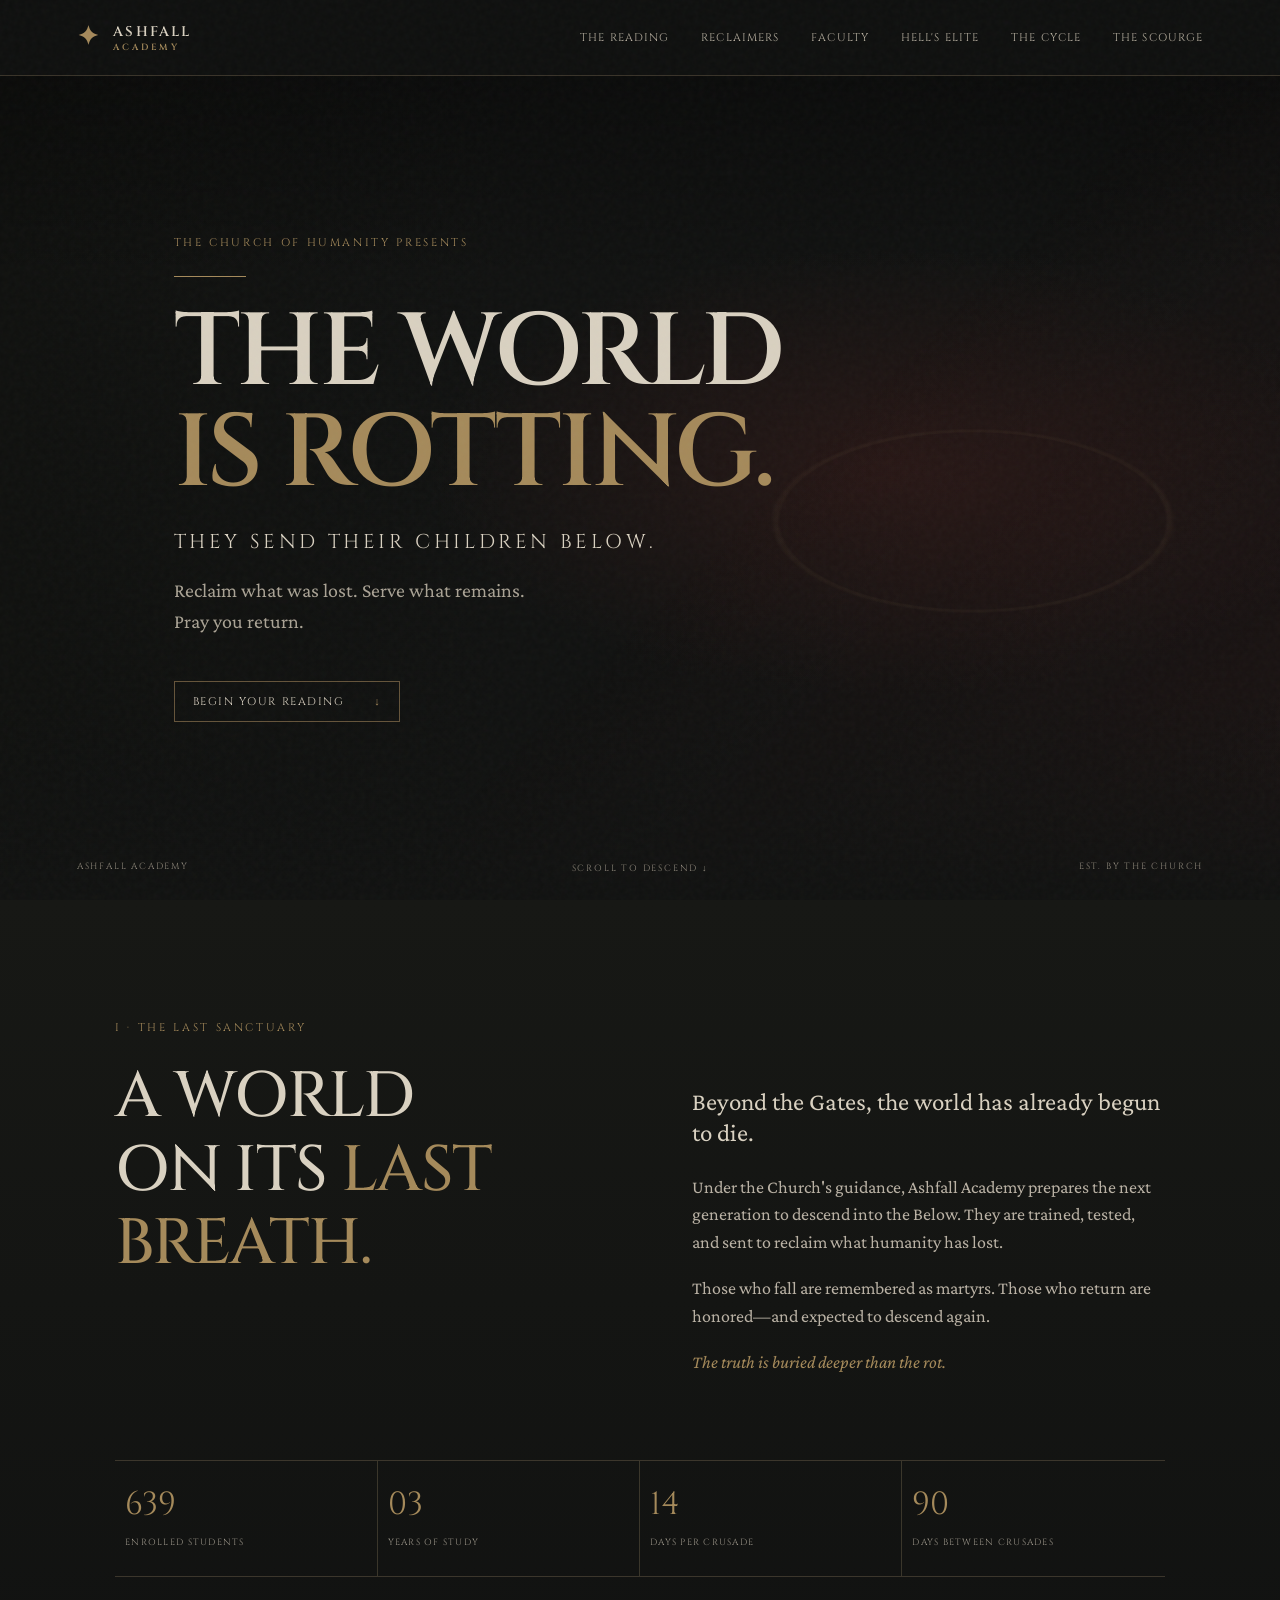
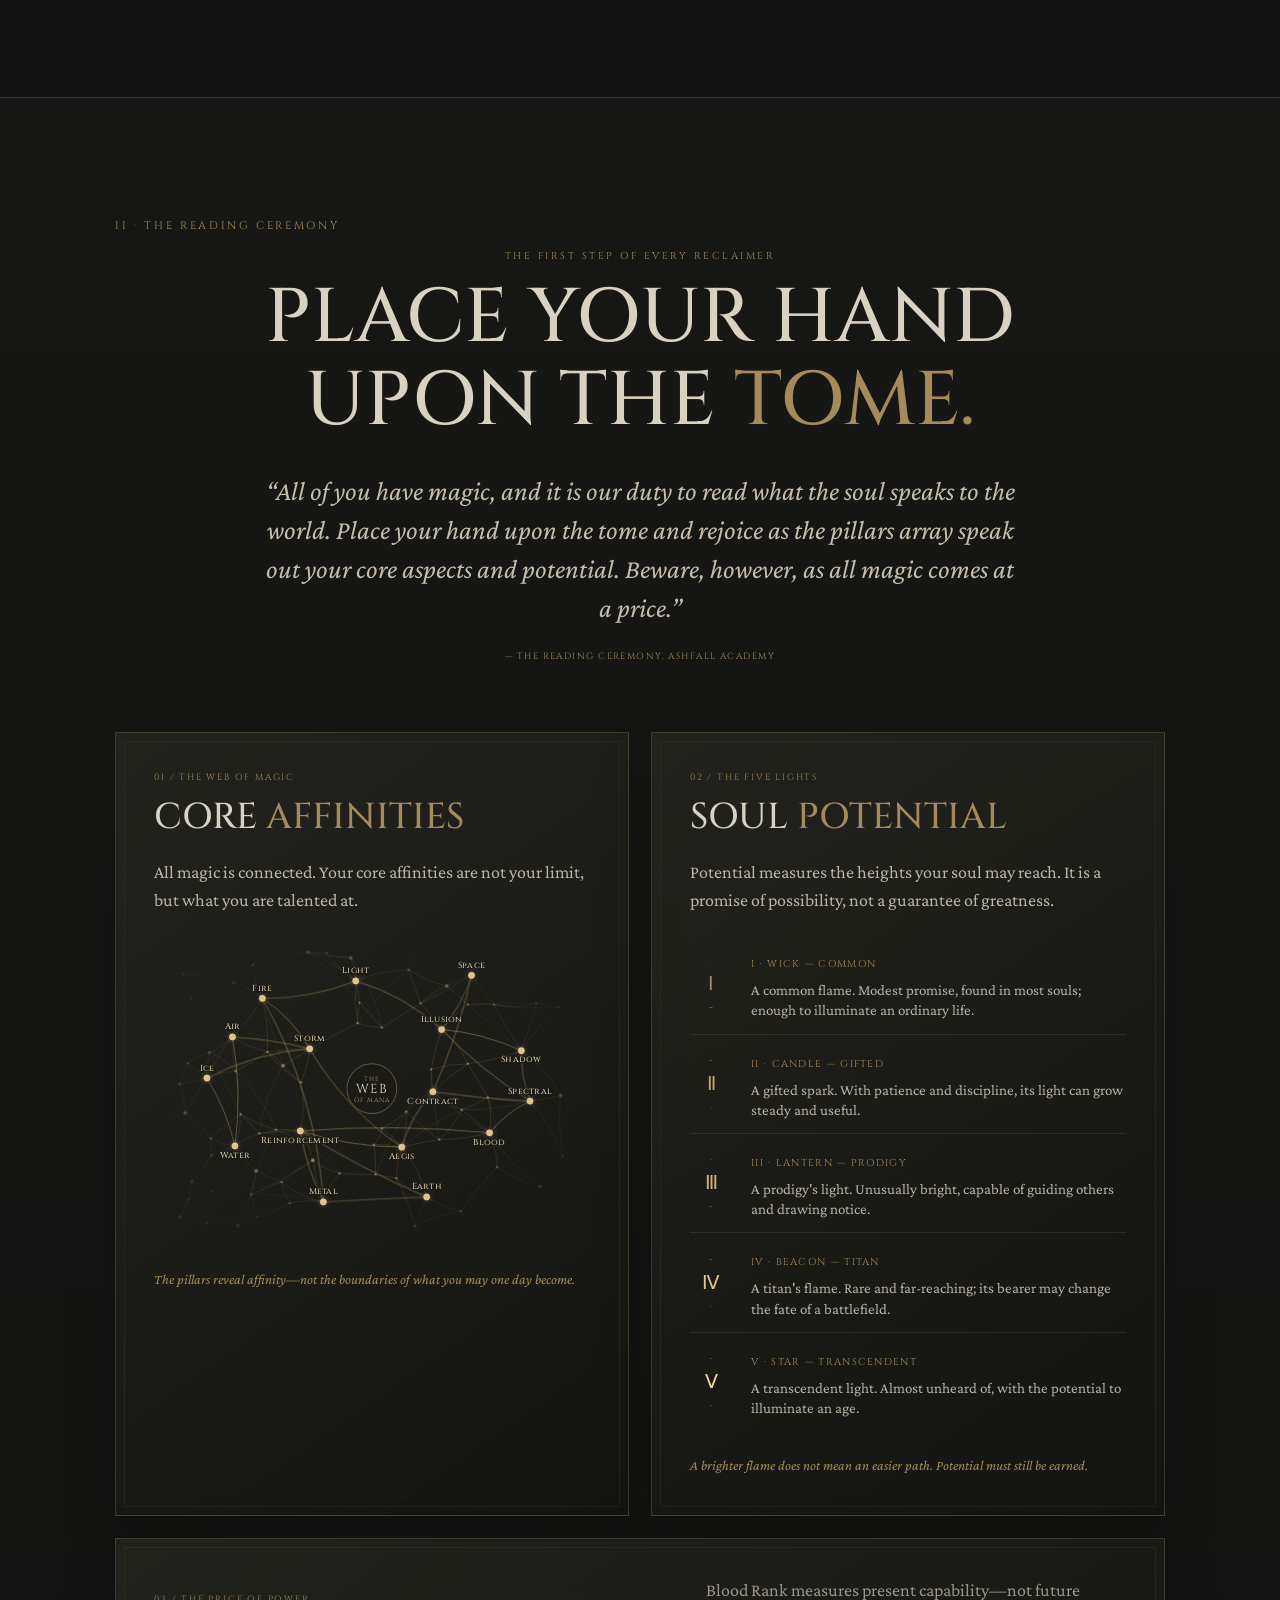
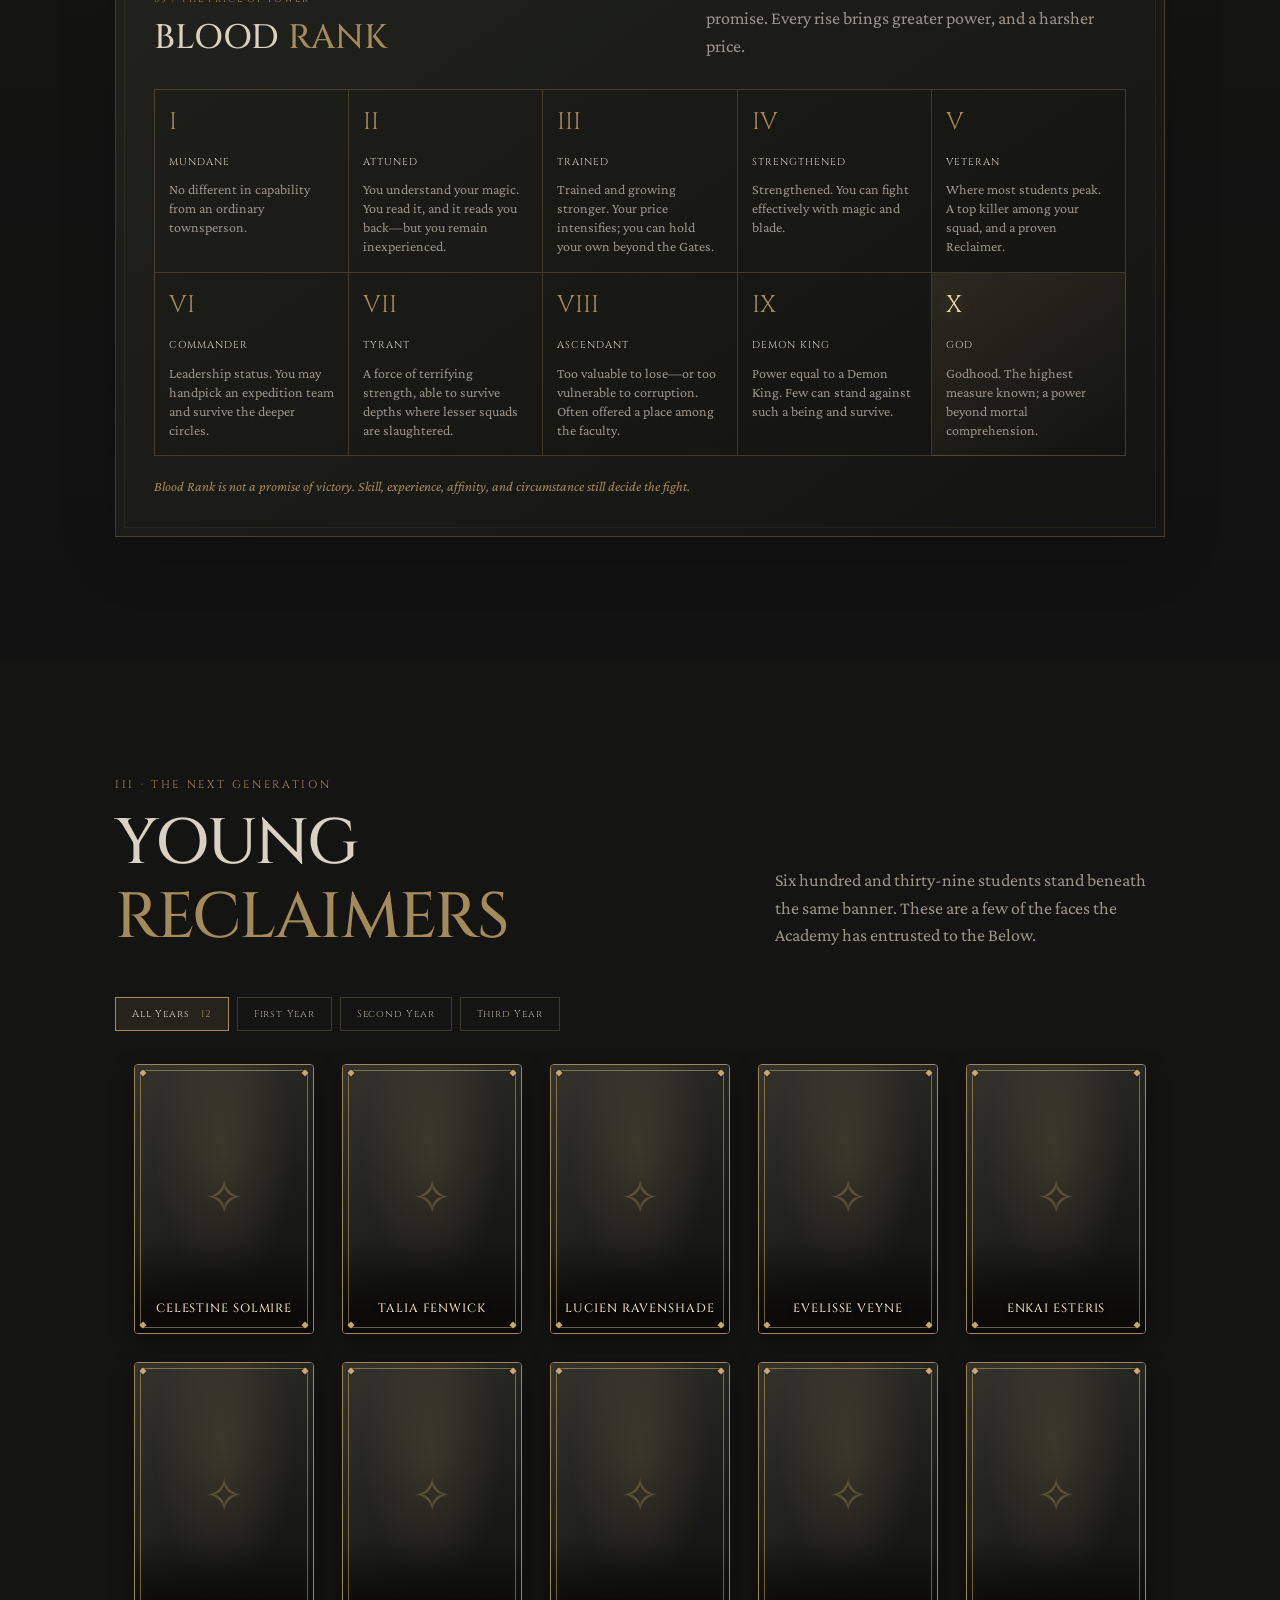
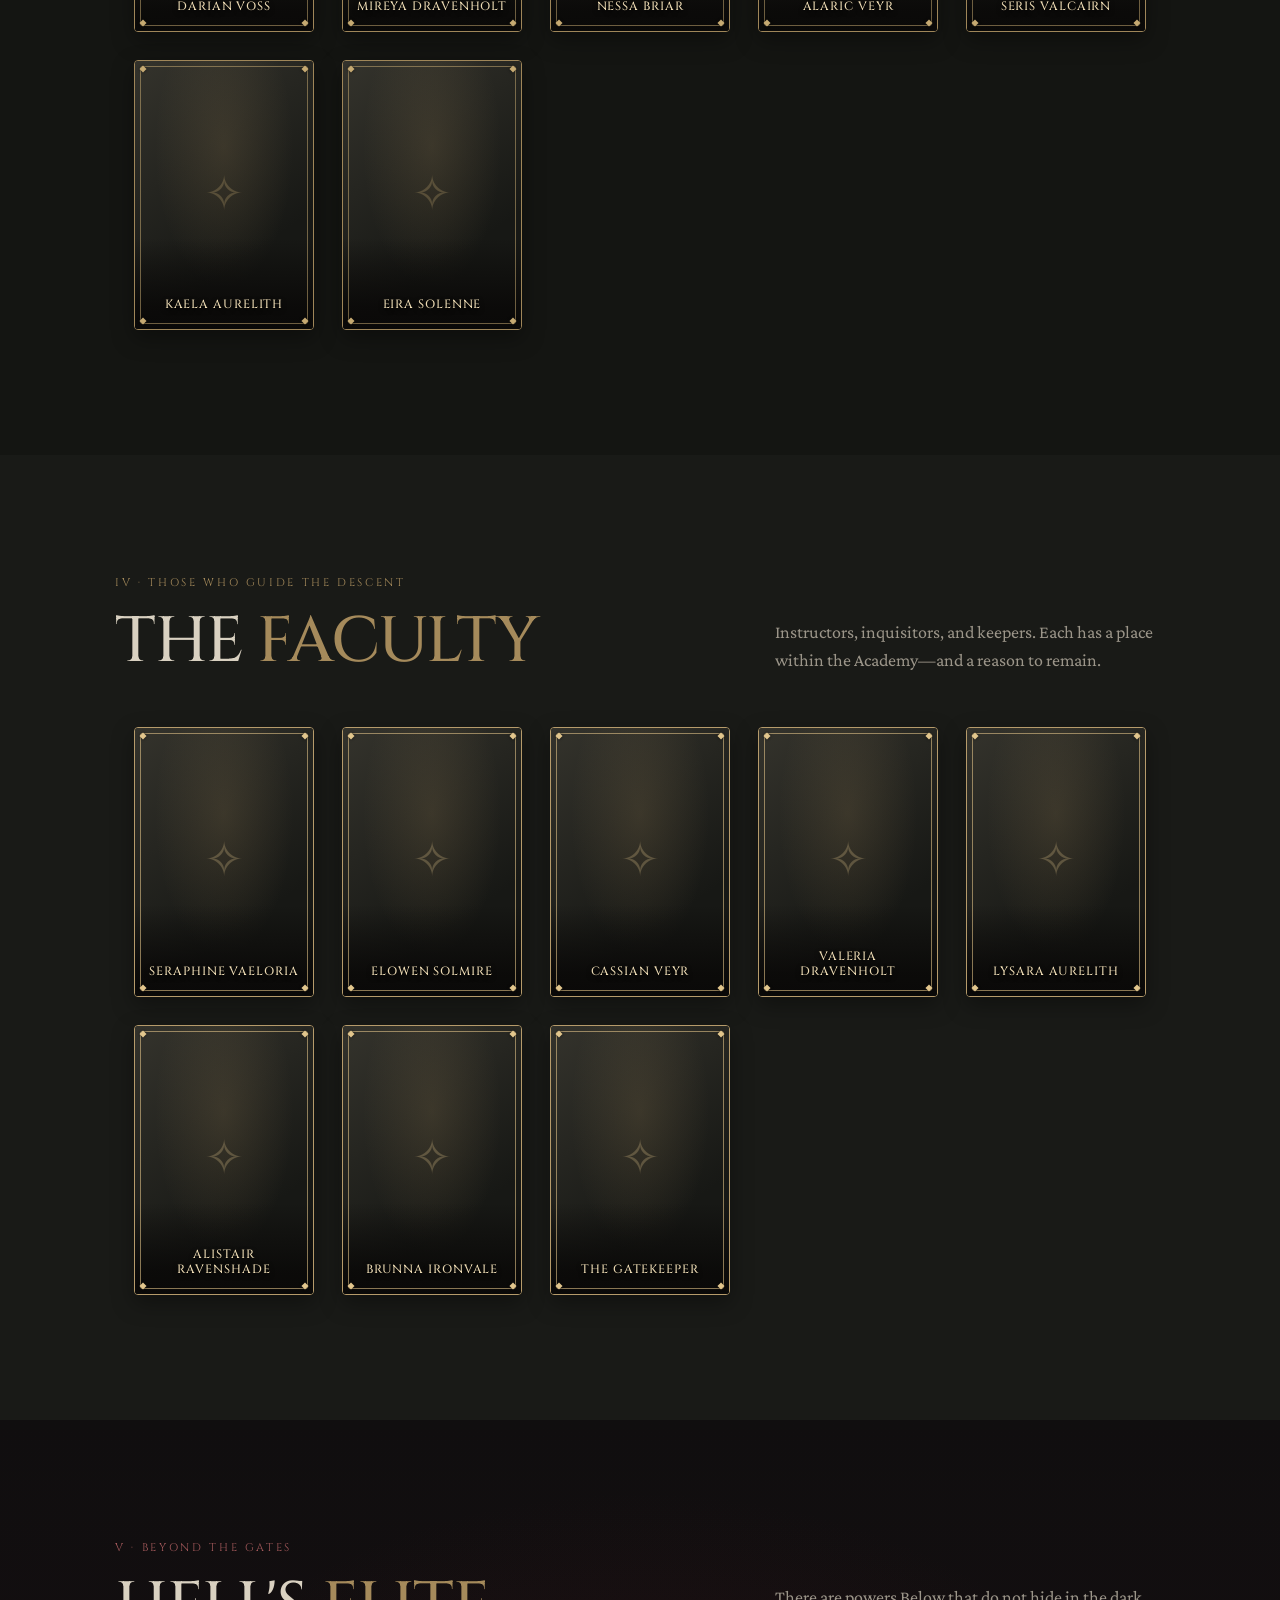
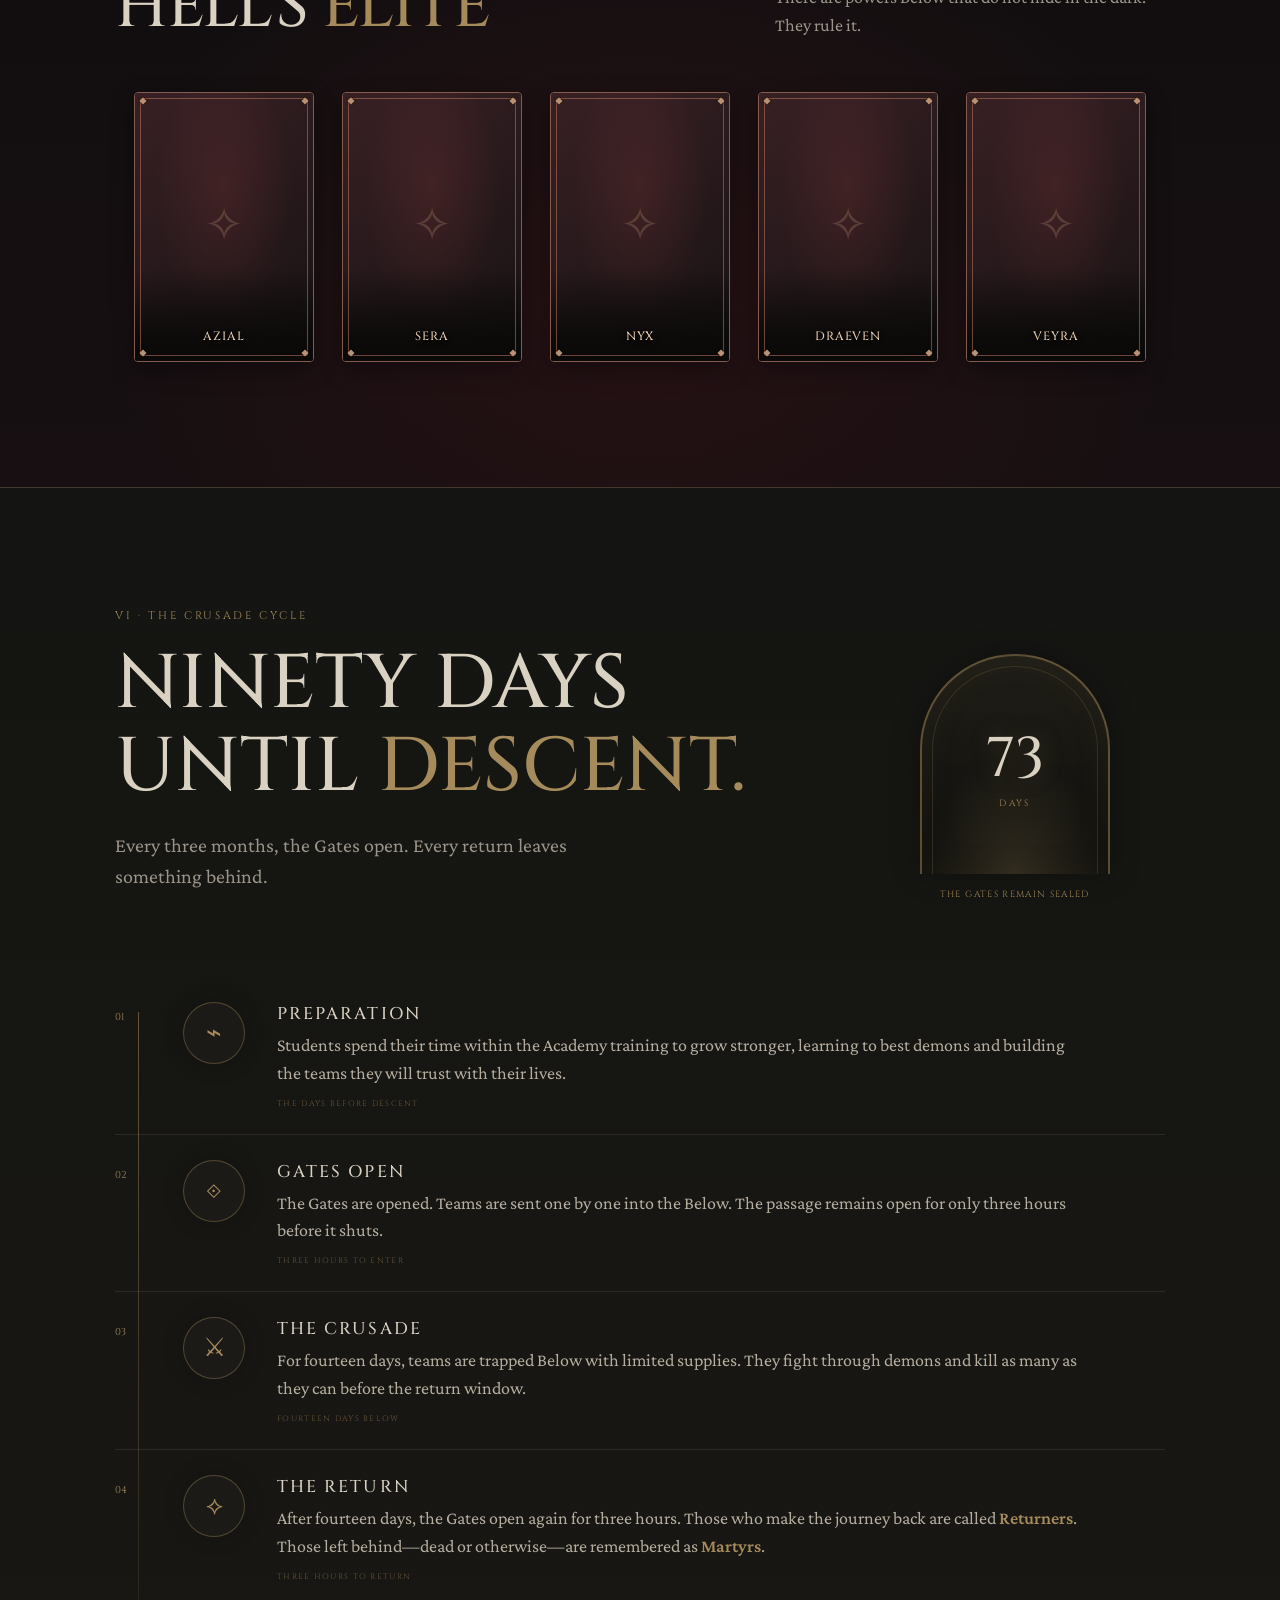
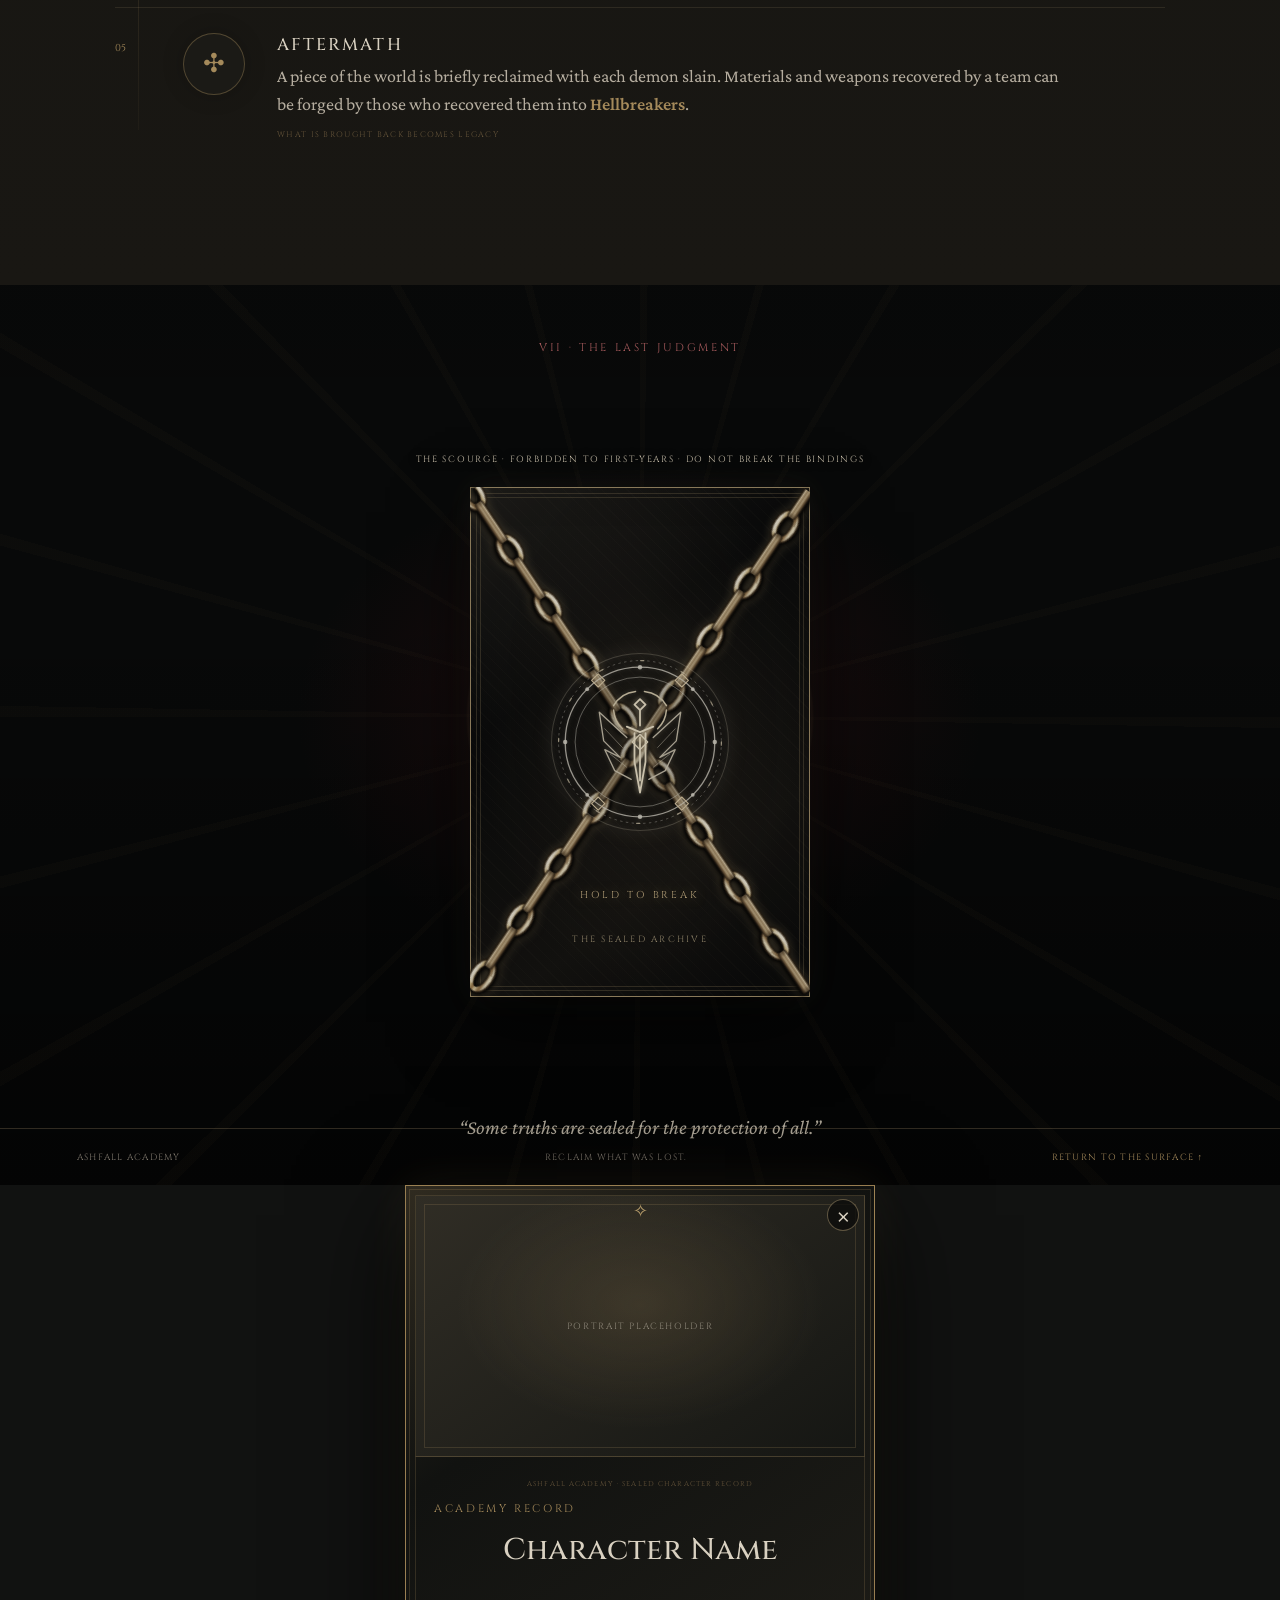
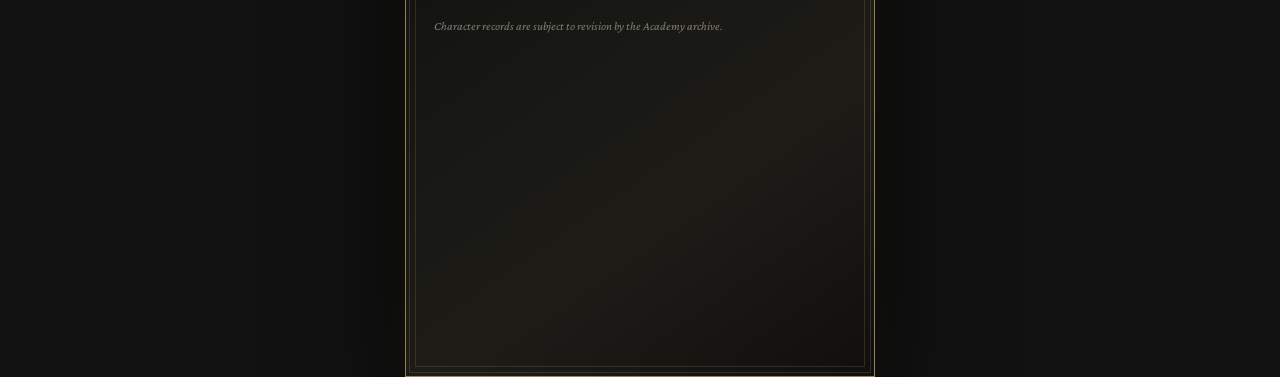
==== commit 7f70068e: "Restore previous denser interwoven mana network" ====
--- a/index.html
+++ b/index.html
@@ -9,7 +9,7 @@
   <link rel="preconnect" href="https://fonts.googleapis.com">
   <link rel="preconnect" href="https://fonts.gstatic.com" crossorigin>
   <link href="https://fonts.googleapis.com/css2?family=Cinzel:wght@400;500;600;700;800&family=Crimson+Pro:wght@400;500;600;700&display=swap" rel="stylesheet">
-  <link rel="stylesheet" href="css/style.css?v=20261126-24">
+  <link rel="stylesheet" href="css/style.css?v=20261126-25">
 </head>
 <body>
   <div class="grain" aria-hidden="true"></div>
@@ -72,138 +72,272 @@
               </defs>
               <g class="mana-mesh" mask="url(#mana-web-mask)">
                 <path class="mana-link continuation" d="M61 399 L0.0 430.4"/>
+                <path class="mana-link continuation" d="M493 447 L531.5 500.0"/>
                 <path class="mana-link continuation" d="M316 40 L309.5 0.0"/>
+                <path class="mana-link continuation" d="M649 119 L700.0 96.7"/>
                 <path class="mana-link continuation" d="M41 243 L0.0 242.1"/>
+                <path class="mana-link continuation" d="M46 66 L0.0 38.2"/>
+                <path class="mana-link continuation" d="M620 407 L700.0 453.5"/>
                 <path class="mana-link continuation" d="M54 209 L0.0 201.5"/>
+                <path class="mana-link continuation" d="M409 59 L427.2 0.0"/>
                 <path class="mana-link continuation" d="M247 31 L232.4 0.0"/>
+                <path class="mana-link continuation" d="M277 32 L266.3 0.0"/>
                 <path class="mana-link continuation" d="M656 358 L700.0 373.5"/>
+                <path class="mana-link continuation" d="M653 261 L700.0 262.7"/>
                 <path class="mana-link continuation" d="M60 105 L0.0 75.0"/>
+                <path class="mana-link continuation" d="M42 456 L0.0 484.1"/>
                 <path class="mana-link continuation" d="M85 466 L43.3 500.0"/>
-                <path class="mana-link local" d="M247 31 Q262.1 29.9 277 32"/>
-                <path class="mana-link local" d="M389 394 Q372.5 391.0 356 388"/>
-                <path class="mana-link local" d="M324 77 Q325.1 94.8 330 112"/>
-                <path class="mana-link local" d="M649 119 Q631.2 117.9 614 113"/>
-                <path class="mana-link local" d="M61 399 Q77.0 407.0 93 415"/>
-                <path class="mana-link local" d="M41 243 Q49.4 226.7 54 209"/>
-                <path class="mana-link local" d="M164 382 Q162.1 401.4 156 420"/>
-                <path class="mana-link local" d="M54 209 Q71.5 200.5 89 192"/>
-                <path class="mana-link local" d="M235 318 Q215.6 314.9 196 316"/>
-                <path class="mana-link local" d="M316 40 Q296.1 38.1 277 32"/>
-                <path class="mana-link local" d="M46 66 Q53.0 85.5 60 105"/>
-                <path class="mana-link local" d="M504 115 Q525.0 117.3 546 115"/>
-                <path class="mana-link local" d="M42 456 Q64.0 458.6 85 466"/>
-                <path class="mana-link local" d="M126 167 Q107.5 179.5 89 192"/>
-                <path class="mana-link local" d="M85 233 Q62.5 235.6 41 243"/>
-                <path class="mana-link local" d="M398 344 Q375.3 344.5 353 340"/>
-                <path class="mana-link local" d="M510 68 Q507.0 91.5 504 115"/>
-                <path class="mana-link local" d="M353 340 Q351.9 364.2 356 388"/>
-                <path class="mana-link local" d="M604 270 Q628.0 262.8 653 261"/>
-                <path class="mana-link local" d="M93 415 Q89.0 440.5 85 466"/>
-                <path class="mana-link local" d="M130 342 Q137.3 317.0 139 291"/>
-                <path class="mana-link local" d="M61 399 Q74.2 376.3 92 357"/>
-                <path class="mana-link local" d="M366 152 Q348.0 132.0 330 112"/>
-                <path class="mana-link local" d="M539 321 Q540.6 292.3 536 264"/>
-                <path class="mana-link local" d="M438 424 Q466.8 432.5 493 447"/>
-                <path class="mana-link local" d="M620 407 Q638.0 382.5 656 358"/>
-                <path class="mana-link local" d="M126 167 Q152.7 182.1 182 191"/>
-                <path class="mana-link local" d="M398 344 Q427.3 334.7 458 332"/>
-                <path class="mana-link local" d="M196 316 Q167.5 303.5 139 291"/>
-                <path class="mana-link local" d="M536 264 Q523.0 235.2 504 210"/>
-                <path class="mana-link local" d="M93 415 Q124.8 414.0 156 420"/>
-                <path class="mana-link local" d="M614 113 Q580.0 114.0 546 115"/>
-                <path class="mana-link local" d="M250 186 Q215.7 184.8 182 191"/>
-                <path class="mana-link local" d="M604 270 Q569.7 270.7 536 264"/>
-                <path class="mana-link local" d="M462 155 Q483.0 182.5 504 210"/>
-                <path class="mana-link local" d="M448 255 Q478.5 235.6 504 210"/>
-                <path class="mana-link local" d="M620 407 Q583.8 395.3 551 376"/>
-                <path class="mana-link local" d="M85 233 Q112.0 262.0 139 291"/>
-                <path class="mana-link local" d="M590 189 Q606.2 152.3 614 113"/>
-                <path class="mana-link local" d="M92 357 Q111.9 321.4 139 291"/>
-                <path class="mana-link local" d="M539 321 Q498.5 326.5 458 332"/>
-                <path class="mana-link local" d="M174 105 Q173.3 148.4 182 191"/>
-                <path class="mana-link local" d="M324 77 Q365.5 63.3 409 59"/>
-                <path class="mana-link local" d="M493 447 Q522.0 411.5 551 376"/>
-                <path class="mana-link local" d="M89 192 Q79.3 146.9 60 105"/>
-                <path class="mana-link local" d="M164 382 Q208.6 368.5 255 365"/>
-                <path class="mana-link local" d="M316 40 Q362.5 49.5 409 59"/>
-                <path class="mana-link local" d="M504 115 Q498.8 162.5 504 210"/>
-                <path class="mana-link local" d="M462 155 Q413.8 158.8 366 152"/>
-                <path class="mana-link local" d="M656 358 Q654.5 309.5 653 261"/>
-                <path class="mana-link local" d="M353 340 Q302.6 347.1 255 365"/>
-                <path class="mana-link local" d="M272 432 Q213.3 432.4 156 420"/>
-                <path class="mana-link local" d="M92 357 Q92.5 386.0 93 415"/>
-                <path class="mana-link local" d="M510 68 Q525.4 93.5 546 115"/>
-                <path class="mana-link local" d="M61 399 Q54.6 428.5 42 456"/>
-                <path class="mana-link local" d="M389 394 Q371.0 367.0 353 340"/>
-                <path class="mana-link local" d="M316 40 Q282.0 31.7 247 31"/>
-                <path class="mana-link local" d="M130 342 Q161.6 325.4 196 316"/>
-                <path class="mana-link local" d="M61 399 Q73.0 432.5 85 466"/>
-                <path class="mana-link primary" d="M539 321 Q574.3 299.1 604 270"/>
-                <path class="mana-link local" d="M126 167 Q92.3 192.0 54 209"/>
-                <path class="mana-link local" d="M156 420 Q120.5 443.0 85 466"/>
-                <path class="mana-link local" d="M324 77 Q340.9 116.8 366 152"/>
-                <path class="mana-link local" d="M590 189 Q563.9 154.4 546 115"/>
-                <path class="mana-link local" d="M448 255 Q492.0 259.5 536 264"/>
-                <path class="mana-link local" d="M590 189 Q623.4 157.2 649 119"/>
-                <path class="mana-link local" d="M182 191 Q135.6 196.6 89 192"/>
-                <path class="mana-link local" d="M409 59 Q369.5 85.5 330 112"/>
-                <path class="mana-link local" d="M330 112 Q307.9 69.1 277 32"/>
-                <path class="mana-link local" d="M462 155 Q460.5 205.8 448 255"/>
-                <path class="mana-link local" d="M510 68 Q459.5 63.5 409 59"/>
-                <path class="mana-link local" d="M604 270 Q625.2 316.9 656 358"/>
-                <path class="mana-link local" d="M458 332 Q506.9 348.9 551 376"/>
-                <path class="mana-link local" d="M255 365 Q305.5 376.5 356 388"/>
-                <path class="mana-link local" d="M54 209 Q62.7 157.3 60 105"/>
-                <path class="mana-link local" d="M551 376 Q602.5 361.2 656 358"/>
-                <path class="mana-link local" d="M504 115 Q559.0 114.0 614 113"/>
-                <path class="mana-link local" d="M174 105 Q117.0 98.7 60 105"/>
-                <path class="mana-link primary" d="M130 342 Q101.5 290.0 85 233"/>
-                <path class="mana-link local" d="M493 447 Q475.5 389.5 458 332"/>
-                <path class="mana-link local" d="M250 186 Q309.9 175.4 366 152"/>
-                <path class="mana-link local" d="M272 432 Q328.4 406.6 389 394"/>
-                <path class="mana-link local" d="M85 233 Q88.5 295.0 92 357"/>
-                <path class="mana-link primary" d="M126 167 Q187.0 183.3 250 186"/>
-                <path class="mana-link local" d="M130 342 Q193.8 346.6 255 365"/>
-                <path class="mana-link local" d="M539 321 Q596.0 291.0 653 261"/>
-                <path class="mana-link local" d="M590 189 Q527.9 165.0 462 155"/>
-                <path class="mana-link primary" d="M438 424 Q355.4 437.1 272 432"/>
-                <circle class="mana-junction" cx="61" cy="399" r="2.5"/>
-                <circle class="mana-junction" cx="493" cy="447" r="1.6"/>
-                <circle class="mana-junction" cx="92" cy="357" r="1.6"/>
-                <circle class="mana-junction" cx="389" cy="394" r="1.6"/>
-                <circle class="mana-junction" cx="182" cy="191" r="1.6"/>
-                <circle class="mana-junction" cx="316" cy="40" r="1.6"/>
-                <circle class="mana-junction" cx="649" cy="119" r="2.5"/>
-                <circle class="mana-junction" cx="353" cy="340" r="1.6"/>
-                <circle class="mana-junction" cx="41" cy="243" r="1.6"/>
-                <circle class="mana-junction" cx="46" cy="66" r="1.6"/>
-                <circle class="mana-junction" cx="620" cy="407" r="1.6"/>
-                <circle class="mana-junction" cx="458" cy="332" r="1.6"/>
-                <circle class="mana-junction" cx="54" cy="209" r="2.5"/>
-                <circle class="mana-junction" cx="504" cy="115" r="1.6"/>
-                <circle class="mana-junction" cx="614" cy="113" r="1.6"/>
-                <circle class="mana-junction" cx="164" cy="382" r="1.6"/>
-                <circle class="mana-junction" cx="409" cy="59" r="1.6"/>
-                <circle class="mana-junction" cx="551" cy="376" r="1.6"/>
-                <circle class="mana-junction" cx="89" cy="192" r="2.5"/>
-                <circle class="mana-junction" cx="546" cy="115" r="1.6"/>
-                <circle class="mana-junction" cx="255" cy="365" r="1.6"/>
-                <circle class="mana-junction" cx="356" cy="388" r="1.6"/>
-                <circle class="mana-junction" cx="366" cy="152" r="1.6"/>
-                <circle class="mana-junction" cx="196" cy="316" r="1.6"/>
-                <circle class="mana-junction" cx="536" cy="264" r="2.5"/>
-                <circle class="mana-junction" cx="247" cy="31" r="1.6"/>
-                <circle class="mana-junction" cx="330" cy="112" r="1.6"/>
-                <circle class="mana-junction" cx="277" cy="32" r="1.6"/>
-                <circle class="mana-junction" cx="656" cy="358" r="1.6"/>
-                <circle class="mana-junction" cx="93" cy="415" r="1.6"/>
-                <circle class="mana-junction" cx="653" cy="261" r="2.5"/>
-                <circle class="mana-junction" cx="504" cy="210" r="1.6"/>
-                <circle class="mana-junction" cx="139" cy="291" r="1.6"/>
-                <circle class="mana-junction" cx="60" cy="105" r="1.6"/>
-                <circle class="mana-junction" cx="156" cy="420" r="1.6"/>
-                <circle class="mana-junction" cx="42" cy="456" r="1.6"/>
-                <circle class="mana-junction" cx="85" cy="466" r="2.5"/>
+                <path class="mana-link continuation" d="M419 471 L428.1 500.0"/>
+                <path class="mana-link continuation" d="M135 470 L105.7 500.0"/>
+                <path class="mana-link continuation" d="M55 428 L0.0 461.2"/>
+                <path class="mana-link continuation" d="M159 51 L110.1 0.0"/>
+                <path class="mana-link continuation" d="M165 456 L125.5 500.0"/>
+                <path class="mana-link continuation" d="M50 289 L0.0 295.5"/>
+                <path class="mana-link local" d="M174 105 Q153.9 87.2 128 80"/>
+                <path class="mana-link local" d="M174 105 Q160.2 79.7 159 51"/>
+                <path class="mana-link local" d="M174 105 Q153.9 139.0 126 167"/>
+                <path class="mana-link local" d="M174 105 Q184.2 147.4 182 191"/>
+                <path class="mana-link primary" d="M174 105 Q222.2 136.0 250 186"/>
+                <path class="mana-link local" d="M324 77 Q328.1 94.3 330 112"/>
+                <path class="mana-link local" d="M324 77 Q323.9 57.7 316 40"/>
+                <path class="mana-link local" d="M324 77 Q297.0 58.1 277 32"/>
+                <path class="mana-link local" d="M324 77 Q322.1 111.1 327 145"/>
+                <path class="mana-link local" d="M510 68 Q488.6 73.3 470 85"/>
+                <path class="mana-link local" d="M510 68 Q501.6 90.8 504 115"/>
+                <path class="mana-link local" d="M510 68 Q526.7 92.5 546 115"/>
+                <path class="mana-link local" d="M510 68 Q469.8 91.9 428 113"/>
+                <path class="mana-link local" d="M590 189 Q602.4 151.1 614 113"/>
+                <path class="mana-link primary" d="M590 189 Q588.9 230.9 604 270"/>
+                <path class="mana-link local" d="M590 189 Q566.0 153.2 546 115"/>
+                <path class="mana-link local" d="M590 189 Q548.3 205.0 504 210"/>
+                <path class="mana-link cross" d="M590 189 Q546.7 152.3 504 115"/>
+                <path class="mana-link local" d="M539 321 Q549.8 347.5 551 376"/>
+                <path class="mana-link local" d="M539 321 Q544.3 292.1 536 264"/>
+                <path class="mana-link local" d="M539 321 Q517.4 301.4 494 284"/>
+                <path class="mana-link local" d="M539 321 Q499.2 331.3 458 332"/>
+                <path class="mana-link local" d="M438 424 Q428.7 447.6 419 471"/>
+                <path class="mana-link local" d="M438 424 Q409.6 415.3 389 394"/>
+                <path class="mana-link local" d="M438 424 Q463.4 440.6 493 447"/>
+                <path class="mana-link local" d="M438 424 Q427.4 379.3 398 344"/>
+                <path class="mana-link local" d="M272 432 Q279.9 406.1 298 386"/>
+                <path class="mana-link local" d="M272 432 Q244.8 427.5 218 434"/>
+                <path class="mana-link local" d="M272 432 Q259.5 399.5 255 365"/>
+                <path class="mana-link local" d="M272 432 Q234.4 424.6 205 400"/>
+                <path class="mana-link cross" d="M272 432 Q214.7 418.9 156 420"/>
+                <path class="mana-link local" d="M130 342 Q109.0 340.9 91 330"/>
+                <path class="mana-link local" d="M130 342 Q111.5 350.9 92 357"/>
+                <path class="mana-link local" d="M130 342 Q147.7 328.4 169 322"/>
+                <path class="mana-link local" d="M130 342 Q139.7 317.4 139 291"/>
+                <path class="mana-link local" d="M85 233 Q70.2 220.1 54 209"/>
+                <path class="mana-link local" d="M85 233 Q83.2 212.1 89 192"/>
+                <path class="mana-link local" d="M85 233 Q63.3 239.3 41 243"/>
+                <path class="mana-link local" d="M85 233 Q106.9 222.8 131 222"/>
+                <path class="mana-link local" d="M126 167 Q109.8 182.8 89 192"/>
+                <path class="mana-link local" d="M126 167 Q124.3 194.9 131 222"/>
+                <path class="mana-link local" d="M126 167 Q151.7 184.5 182 191"/>
+                <path class="mana-link local" d="M126 167 Q101.6 197.6 85 233"/>
+                <path class="mana-link cross" d="M126 167 Q89.0 211.2 41 243"/>
+                <path class="mana-link local" d="M250 186 Q228.5 199.4 207 213"/>
+                <path class="mana-link local" d="M250 186 Q247.2 214.1 236 240"/>
+                <path class="mana-link local" d="M250 186 Q215.7 184.9 182 191"/>
+                <path class="mana-link local" d="M250 186 Q287.9 164.4 327 145"/>
+                <path class="mana-link local" d="M462 155 Q447.0 132.4 428 113"/>
+                <path class="mana-link local" d="M462 155 Q480.3 132.2 504 115"/>
+                <path class="mana-link local" d="M462 155 Q450.8 186.3 445 219"/>
+                <path class="mana-link local" d="M462 155 Q489.6 177.5 504 210"/>
+                <path class="mana-link local" d="M398 344 Q384.0 326.8 366 314"/>
+                <path class="mana-link local" d="M398 344 Q375.8 338.4 353 340"/>
+                <path class="mana-link local" d="M398 344 Q389.7 368.3 389 394"/>
+                <path class="mana-link local" d="M398 344 Q406.6 316.1 405 287"/>
+                <path class="mana-link cross" d="M398 344 Q441.7 307.1 494 284"/>
+                <path class="mana-link local" d="M604 270 Q628.7 266.5 653 261"/>
+                <path class="mana-link local" d="M604 270 Q569.5 272.6 536 264"/>
+                <path class="mana-link primary" d="M539 321 Q565.5 287.8 604 270"/>
+                <path class="mana-link local" d="M235 318 Q215.6 314.8 196 316"/>
+                <path class="mana-link local" d="M235 318 Q249.7 339.5 255 365"/>
+                <path class="mana-link local" d="M235 318 Q201.9 318.2 169 322"/>
+                <path class="mana-link local" d="M235 318 Q244.1 279.1 236 240"/>
+                <path class="mana-link local" d="M448 255 Q443.8 237.2 445 219"/>
+                <path class="mana-link local" d="M448 255 Q422.6 265.7 405 287"/>
+                <path class="mana-link local" d="M448 255 Q468.0 274.3 494 284"/>
+                <path class="mana-link local" d="M448 255 Q473.8 229.7 504 210"/>
+                <path class="mana-link cross" d="M448 255 Q489.9 293.0 539 321"/>
+                <path class="mana-link local" d="M61 399 Q60.8 414.1 55 428"/>
+                <path class="mana-link local" d="M61 399 Q77.1 406.9 93 415"/>
+                <path class="mana-link local" d="M61 399 Q77.7 378.9 92 357"/>
+                <path class="mana-link local" d="M493 447 Q453.7 452.1 419 471"/>
+                <path class="mana-link local" d="M493 447 Q519.0 409.0 551 376"/>
+                <path class="mana-link local" d="M92 357 Q92.2 343.5 91 330"/>
+                <path class="mana-link cross" d="M92 357 Q65.5 405.7 42 456"/>
+                <path class="mana-link local" d="M389 394 Q372.6 390.6 356 388"/>
+                <path class="mana-link local" d="M182 191 Q197.1 199.1 207 213"/>
+                <path class="mana-link local" d="M182 191 Q157.9 208.8 131 222"/>
+                <path class="mana-link local" d="M316 40 Q295.6 40.6 277 32"/>
+                <path class="mana-link local" d="M316 40 Q281.1 38.4 247 31"/>
+                <path class="mana-link cross" d="M316 40 Q353.8 90.3 366 152"/>
+                <path class="mana-link local" d="M649 119 Q631.6 115.4 614 113"/>
+                <path class="mana-link local" d="M649 119 Q614.9 150.1 590 189"/>
+                <path class="mana-link local" d="M649 119 Q597.2 124.4 546 115"/>
+                <path class="mana-link local" d="M353 340 Q362.8 328.6 366 314"/>
+                <path class="mana-link local" d="M353 340 Q356.5 363.9 356 388"/>
+                <path class="mana-link local" d="M41 243 Q46.6 225.7 54 209"/>
+                <path class="mana-link local" d="M41 243 Q49.0 265.3 50 289"/>
+                <path class="mana-link local" d="M46 66 Q55.8 84.5 60 105"/>
+                <path class="mana-link local" d="M46 66 Q87.8 68.4 128 80"/>
+                <path class="mana-link local" d="M46 66 Q103.5 66.0 159 51"/>
+                <path class="mana-link local" d="M620 407 Q638.2 382.6 656 358"/>
+                <path class="mana-link local" d="M620 407 Q582.5 398.1 551 376"/>
+                <path class="mana-link local" d="M620 407 Q571.1 371.9 539 321"/>
+                <path class="mana-link local" d="M458 332 Q480.5 311.4 494 284"/>
+                <path class="mana-link local" d="M458 332 Q427.6 336.1 398 344"/>
+                <path class="mana-link local" d="M458 332 Q429.6 311.7 405 287"/>
+                <path class="mana-link cross" d="M458 332 Q449.2 275.8 445 219"/>
+                <path class="mana-link local" d="M54 209 Q69.5 196.3 89 192"/>
+                <path class="mana-link local" d="M504 115 Q525.0 112.9 546 115"/>
+                <path class="mana-link local" d="M504 115 Q488.0 98.9 470 85"/>
+                <path class="mana-link local" d="M614 113 Q580.2 121.9 546 115"/>
+                <path class="mana-link cross" d="M614 113 Q558.9 110.8 504 115"/>
+                <path class="mana-link local" d="M164 382 Q161.3 401.3 156 420"/>
+                <path class="mana-link local" d="M164 382 Q183.5 393.3 205 400"/>
+                <path class="mana-link local" d="M164 382 Q142.6 365.8 130 342"/>
+                <path class="mana-link local" d="M409 59 Q418.8 85.9 428 113"/>
+                <path class="mana-link local" d="M409 59 Q437.4 77.0 470 85"/>
+                <path class="mana-link local" d="M409 59 Q364.7 59.6 324 77"/>
+                <path class="mana-link cross" d="M551 376 Q556.9 318.2 536 264"/>
+                <path class="mana-link local" d="M255 365 Q274.3 380.1 298 386"/>
+                <path class="mana-link local" d="M255 365 Q228.5 380.3 205 400"/>
+                <path class="mana-link cross" d="M255 365 Q208.2 397.3 156 420"/>
+                <path class="mana-link local" d="M356 388 Q327.0 388.4 298 386"/>
+                <path class="mana-link local" d="M366 152 Q346.0 151.4 327 145"/>
+                <path class="mana-link local" d="M366 152 Q348.6 131.5 330 112"/>
+                <path class="mana-link local" d="M366 152 Q397.0 132.6 428 113"/>
+                <path class="mana-link local" d="M196 316 Q183.0 321.3 169 322"/>
+                <path class="mana-link local" d="M196 316 Q165.5 308.0 139 291"/>
+                <path class="mana-link cross" d="M196 316 Q166.0 364.2 156 420"/>
+                <path class="mana-link local" d="M536 264 Q516.4 277.0 494 284"/>
+                <path class="mana-link local" d="M536 264 Q521.0 236.4 504 210"/>
+                <path class="mana-link local" d="M247 31 Q262.0 31.6 277 32"/>
+                <path class="mana-link local" d="M247 31 Q289.7 47.0 324 77"/>
+                <path class="mana-link local" d="M330 112 Q326.0 128.3 327 145"/>
+                <path class="mana-link cross" d="M330 112 Q294.6 65.2 247 31"/>
+                <path class="mana-link local" d="M656 358 Q649.4 309.7 653 261"/>
+                <path class="mana-link local" d="M656 358 Q638.8 308.8 604 270"/>
+                <path class="mana-link local" d="M93 415 Q73.3 419.6 55 428"/>
+                <path class="mana-link local" d="M93 415 Q83.5 439.6 85 466"/>
+                <path class="mana-link cross" d="M93 415 Q150.1 415.8 205 400"/>
+                <path class="mana-link local" d="M653 261 Q630.3 217.3 590 189"/>
+                <path class="mana-link local" d="M504 210 Q473.8 210.0 445 219"/>
+                <path class="mana-link local" d="M139 291 Q154.9 305.6 169 322"/>
+                <path class="mana-link local" d="M139 291 Q113.1 308.2 91 330"/>
+                <path class="mana-link cross" d="M139 291 Q113.4 241.8 89 192"/>
+                <path class="mana-link local" d="M60 105 Q95.2 95.7 128 80"/>
+                <path class="mana-link local" d="M60 105 Q92.7 136.3 126 167"/>
+                <path class="mana-link local" d="M156 420 Q159.6 438.2 165 456"/>
+                <path class="mana-link local" d="M156 420 Q180.6 410.4 205 400"/>
+                <path class="mana-link local" d="M42 456 Q51.3 443.3 55 428"/>
+                <path class="mana-link local" d="M42 456 Q62.5 465.5 85 466"/>
+                <path class="mana-link local" d="M42 456 Q55.4 428.8 61 399"/>
+                <path class="mana-link local" d="M85 466 Q68.4 448.3 55 428"/>
+                <path class="mana-link local" d="M85 466 Q110.5 461.6 135 470"/>
+                <path class="mana-link local" d="M428 113 Q446.0 94.5 470 85"/>
+                <path class="mana-link cross" d="M494 284 Q550.0 285.0 604 270"/>
+                <path class="mana-link local" d="M419 471 Q409.3 430.4 389 394"/>
+                <path class="mana-link cross" d="M298 386 Q255.9 338.1 196 316"/>
+                <path class="mana-link local" d="M205 400 Q208.0 418.4 218 434"/>
+                <path class="mana-link local" d="M128 80 Q141.8 63.7 159 51"/>
+                <path class="mana-link local" d="M131 222 Q113.8 201.7 89 192"/>
+                <path class="mana-link cross" d="M131 222 Q173.8 261.9 196 316"/>
+                <path class="mana-link local" d="M135 470 Q148.4 459.7 165 456"/>
+                <path class="mana-link local" d="M135 470 Q146.3 445.3 156 420"/>
+                <path class="mana-link cross" d="M169 322 Q175.8 263.3 207 213"/>
+                <path class="mana-link local" d="M218 434 Q192.9 448.3 165 456"/>
+                <path class="mana-link local" d="M159 51 Q201.4 33.9 247 31"/>
+                <path class="mana-link local" d="M207 213 Q219.9 228.2 236 240"/>
+                <path class="mana-link cross" d="M207 213 Q191.0 158.8 174 105"/>
+                <path class="mana-link local" d="M236 240 Q204.2 220.8 182 191"/>
+                <path class="mana-link cross" d="M327 145 Q360.7 95.0 409 59"/>
+                <path class="mana-link local" d="M366 314 Q387.6 303.6 405 287"/>
+                <path class="mana-link local" d="M50 289 Q73.9 306.1 91 330"/>
+                <path class="mana-link local" d="M50 289 Q66.6 260.4 85 233"/>
+                <path class="mana-link cross" d="M405 287 Q376.2 335.4 356 388"/>
+                <path class="mana-link primary" d="M174 105 Q251.8 105.9 324 77"/>
+                <path class="mana-link primary" d="M174 105 Q259.7 257.5 272 432"/>
+                <path class="mana-link primary" d="M324 77 Q402.2 99.7 462 155"/>
+                <path class="mana-link primary" d="M510 68 Q494.5 116.2 462 155"/>
+                <path class="mana-link primary" d="M510 68 Q488.6 164.7 448 255"/>
+                <path class="mana-link primary" d="M590 189 Q529.1 160.5 462 155"/>
+                <path class="mana-link primary" d="M539 321 Q387.1 306.3 235 318"/>
+                <path class="mana-link primary" d="M438 424 Q355.0 427.3 272 432"/>
+                <path class="mana-link primary" d="M438 424 Q332.5 378.7 235 318"/>
+                <path class="mana-link primary" d="M272 432 Q244.7 377.9 235 318"/>
+                <path class="mana-link primary" d="M130 342 Q116.4 283.8 85 233"/>
+                <path class="mana-link primary" d="M130 342 Q141.8 254.2 126 167"/>
+                <path class="mana-link primary" d="M85 233 Q162.6 192.4 250 186"/>
+                <path class="mana-link primary" d="M126 167 Q188.9 170.5 250 186"/>
+                <path class="mana-link primary" d="M250 186 Q306.1 281.7 398 344"/>
+                <path class="mana-link primary" d="M462 155 Q525.7 221.5 604 270"/>
+                <path class="mana-link primary" d="M398 344 Q314.5 343.6 235 318"/>
+                <path class="mana-link primary" d="M398 344 Q412.4 293.5 448 255"/>
+                <path class="mana-link primary" d="M604 270 Q525.6 266.3 448 255"/>
+                <circle class="mana-junction" cx="61" cy="399" r="3"/>
+                <circle class="mana-junction" cx="493" cy="447" r="1.8"/>
+                <circle class="mana-junction" cx="92" cy="357" r="1.8"/>
+                <circle class="mana-junction" cx="389" cy="394" r="1.8"/>
+                <circle class="mana-junction" cx="182" cy="191" r="1.8"/>
+                <circle class="mana-junction" cx="316" cy="40" r="3"/>
+                <circle class="mana-junction" cx="649" cy="119" r="1.8"/>
+                <circle class="mana-junction" cx="353" cy="340" r="1.8"/>
+                <circle class="mana-junction" cx="41" cy="243" r="1.8"/>
+                <circle class="mana-junction" cx="46" cy="66" r="1.8"/>
+                <circle class="mana-junction" cx="620" cy="407" r="3"/>
+                <circle class="mana-junction" cx="458" cy="332" r="1.8"/>
+                <circle class="mana-junction" cx="54" cy="209" r="1.8"/>
+                <circle class="mana-junction" cx="504" cy="115" r="1.8"/>
+                <circle class="mana-junction" cx="614" cy="113" r="1.8"/>
+                <circle class="mana-junction" cx="164" cy="382" r="3"/>
+                <circle class="mana-junction" cx="409" cy="59" r="1.8"/>
+                <circle class="mana-junction" cx="551" cy="376" r="1.8"/>
+                <circle class="mana-junction" cx="89" cy="192" r="1.8"/>
+                <circle class="mana-junction" cx="546" cy="115" r="1.8"/>
+                <circle class="mana-junction" cx="255" cy="365" r="3"/>
+                <circle class="mana-junction" cx="356" cy="388" r="1.8"/>
+                <circle class="mana-junction" cx="366" cy="152" r="1.8"/>
+                <circle class="mana-junction" cx="196" cy="316" r="1.8"/>
+                <circle class="mana-junction" cx="536" cy="264" r="1.8"/>
+                <circle class="mana-junction" cx="247" cy="31" r="3"/>
+                <circle class="mana-junction" cx="330" cy="112" r="1.8"/>
+                <circle class="mana-junction" cx="277" cy="32" r="1.8"/>
+                <circle class="mana-junction" cx="656" cy="358" r="1.8"/>
+                <circle class="mana-junction" cx="93" cy="415" r="1.8"/>
+                <circle class="mana-junction" cx="653" cy="261" r="3"/>
+                <circle class="mana-junction" cx="504" cy="210" r="1.8"/>
+                <circle class="mana-junction" cx="139" cy="291" r="1.8"/>
+                <circle class="mana-junction" cx="60" cy="105" r="1.8"/>
+                <circle class="mana-junction" cx="156" cy="420" r="1.8"/>
+                <circle class="mana-junction" cx="42" cy="456" r="3"/>
+                <circle class="mana-junction" cx="85" cy="466" r="1.8"/>
+                <circle class="mana-junction" cx="428" cy="113" r="1.8"/>
+                <circle class="mana-junction" cx="494" cy="284" r="1.8"/>
+                <circle class="mana-junction" cx="419" cy="471" r="1.8"/>
+                <circle class="mana-junction" cx="470" cy="85" r="3"/>
+                <circle class="mana-junction" cx="298" cy="386" r="1.8"/>
+                <circle class="mana-junction" cx="205" cy="400" r="1.8"/>
+                <circle class="mana-junction" cx="128" cy="80" r="1.8"/>
+                <circle class="mana-junction" cx="131" cy="222" r="1.8"/>
+                <circle class="mana-junction" cx="135" cy="470" r="3"/>
+                <circle class="mana-junction" cx="55" cy="428" r="1.8"/>
+                <circle class="mana-junction" cx="169" cy="322" r="1.8"/>
+                <circle class="mana-junction" cx="218" cy="434" r="1.8"/>
+                <circle class="mana-junction" cx="159" cy="51" r="1.8"/>
+                <circle class="mana-junction" cx="207" cy="213" r="3"/>
+                <circle class="mana-junction" cx="236" cy="240" r="1.8"/>
+                <circle class="mana-junction" cx="165" cy="456" r="1.8"/>
+                <circle class="mana-junction" cx="327" cy="145" r="1.8"/>
+                <circle class="mana-junction" cx="366" cy="314" r="1.8"/>
+                <circle class="mana-junction" cx="50" cy="289" r="3"/>
+                <circle class="mana-junction" cx="405" cy="287" r="1.8"/>
+                <circle class="mana-junction" cx="445" cy="219" r="1.8"/>
+                <circle class="mana-junction" cx="91" cy="330" r="1.8"/>
               </g>
               <g class="mana-affinity" transform="translate(174 105)"><circle r="5"/><text y="-12">Fire</text></g>
               <g class="mana-affinity" transform="translate(324 77)"><circle r="5"/><text y="-12">Light</text></g>
--- a/css/style.css
+++ b/css/style.css
@@ -527,12 +527,3 @@
 .affinity-mesh .mana-web-title circle{fill:#1b1b17;stroke:#a58a5b;stroke-width:.9;opacity:.98}
 .affinity-mesh .mana-title-main{font-size:21px}
 @media(max-width:430px){.affinity-mesh .mana-affinity text{font-size:16px}}
-
-
-/* Refined aspect mesh: quieter supporting strands and clear named junctions. */
-.affinity-mesh .mana-link{stroke-width:.95;opacity:.43}
-.affinity-mesh .mana-link.primary{stroke-width:1.35;opacity:.62}
-.affinity-mesh .mana-link.continuation{opacity:.18;stroke-width:.8}
-.affinity-mesh .mana-junction{opacity:.54}
-.affinity-mesh .mana-affinity circle{r:4.5px;filter:drop-shadow(0 0 3px rgba(218,184,119,.3))}
-.affinity-mesh .mana-affinity text{stroke-width:5px;fill:#e1cfad}
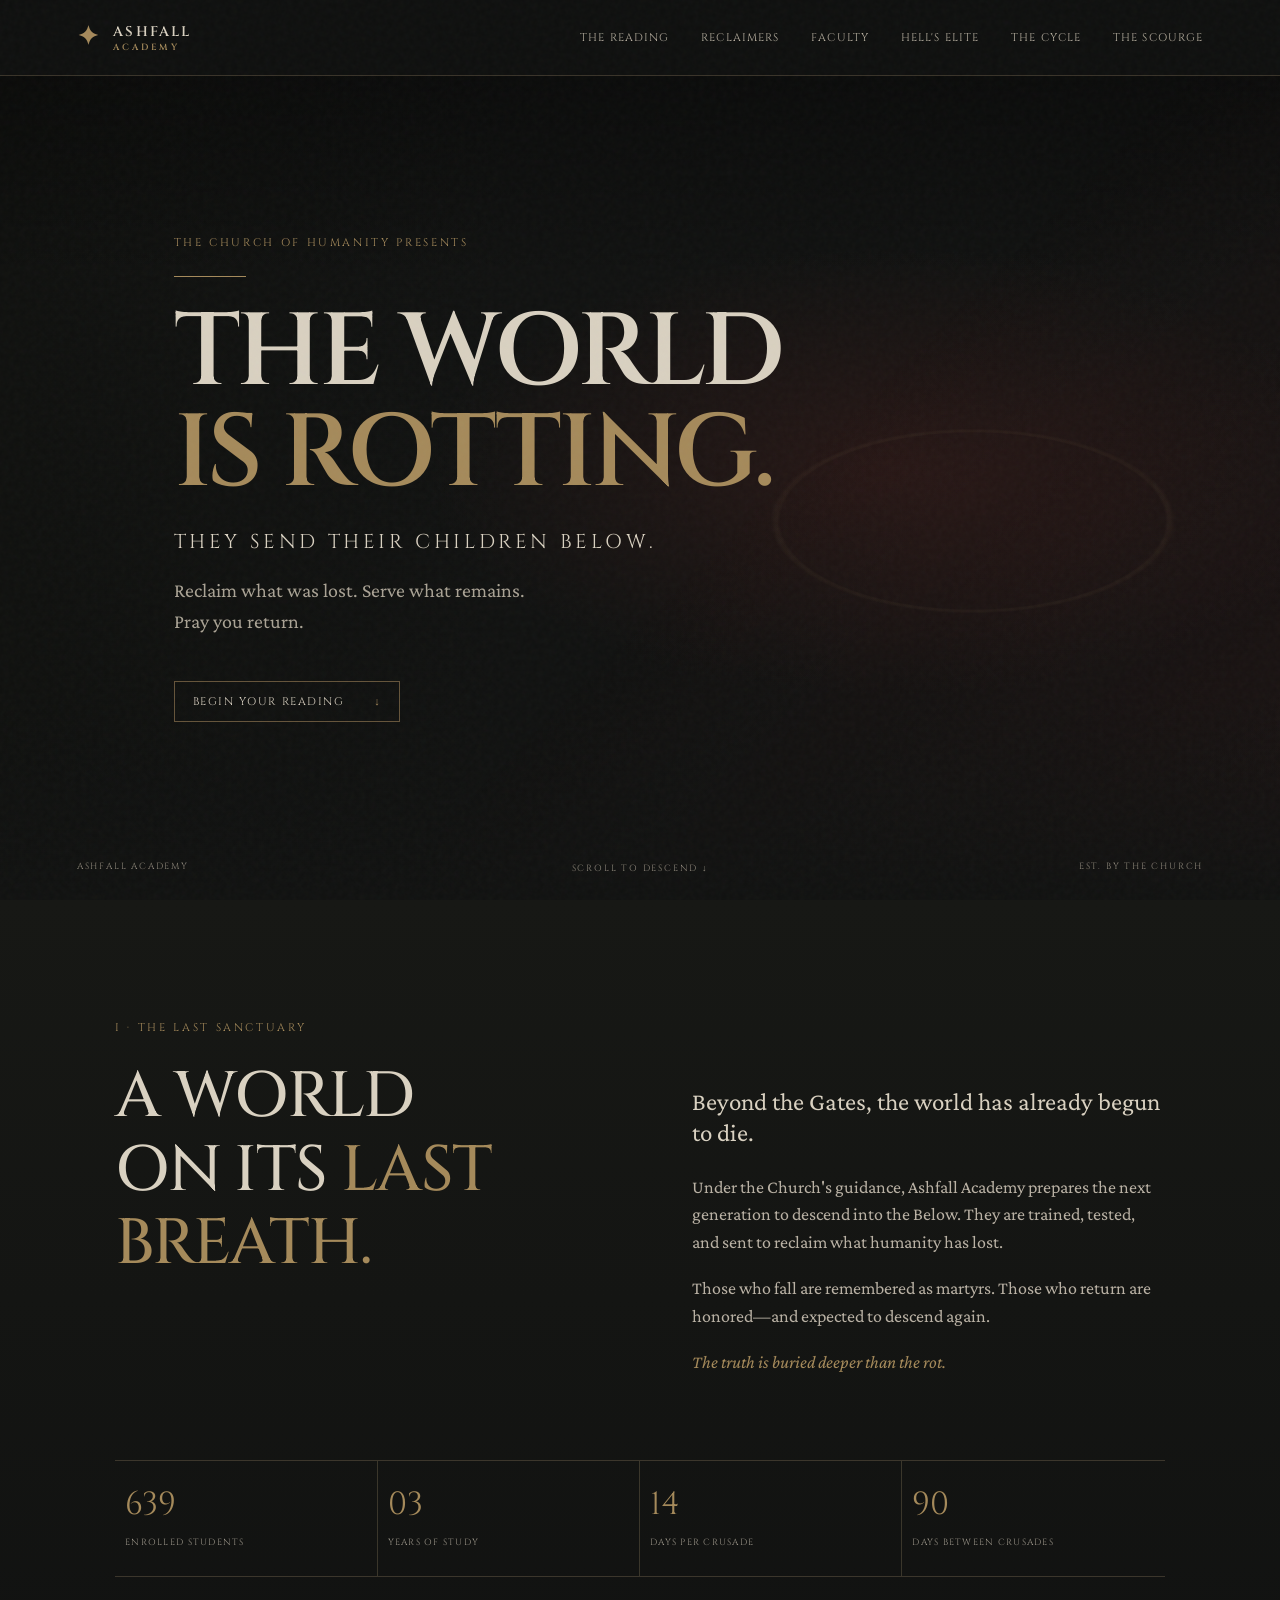
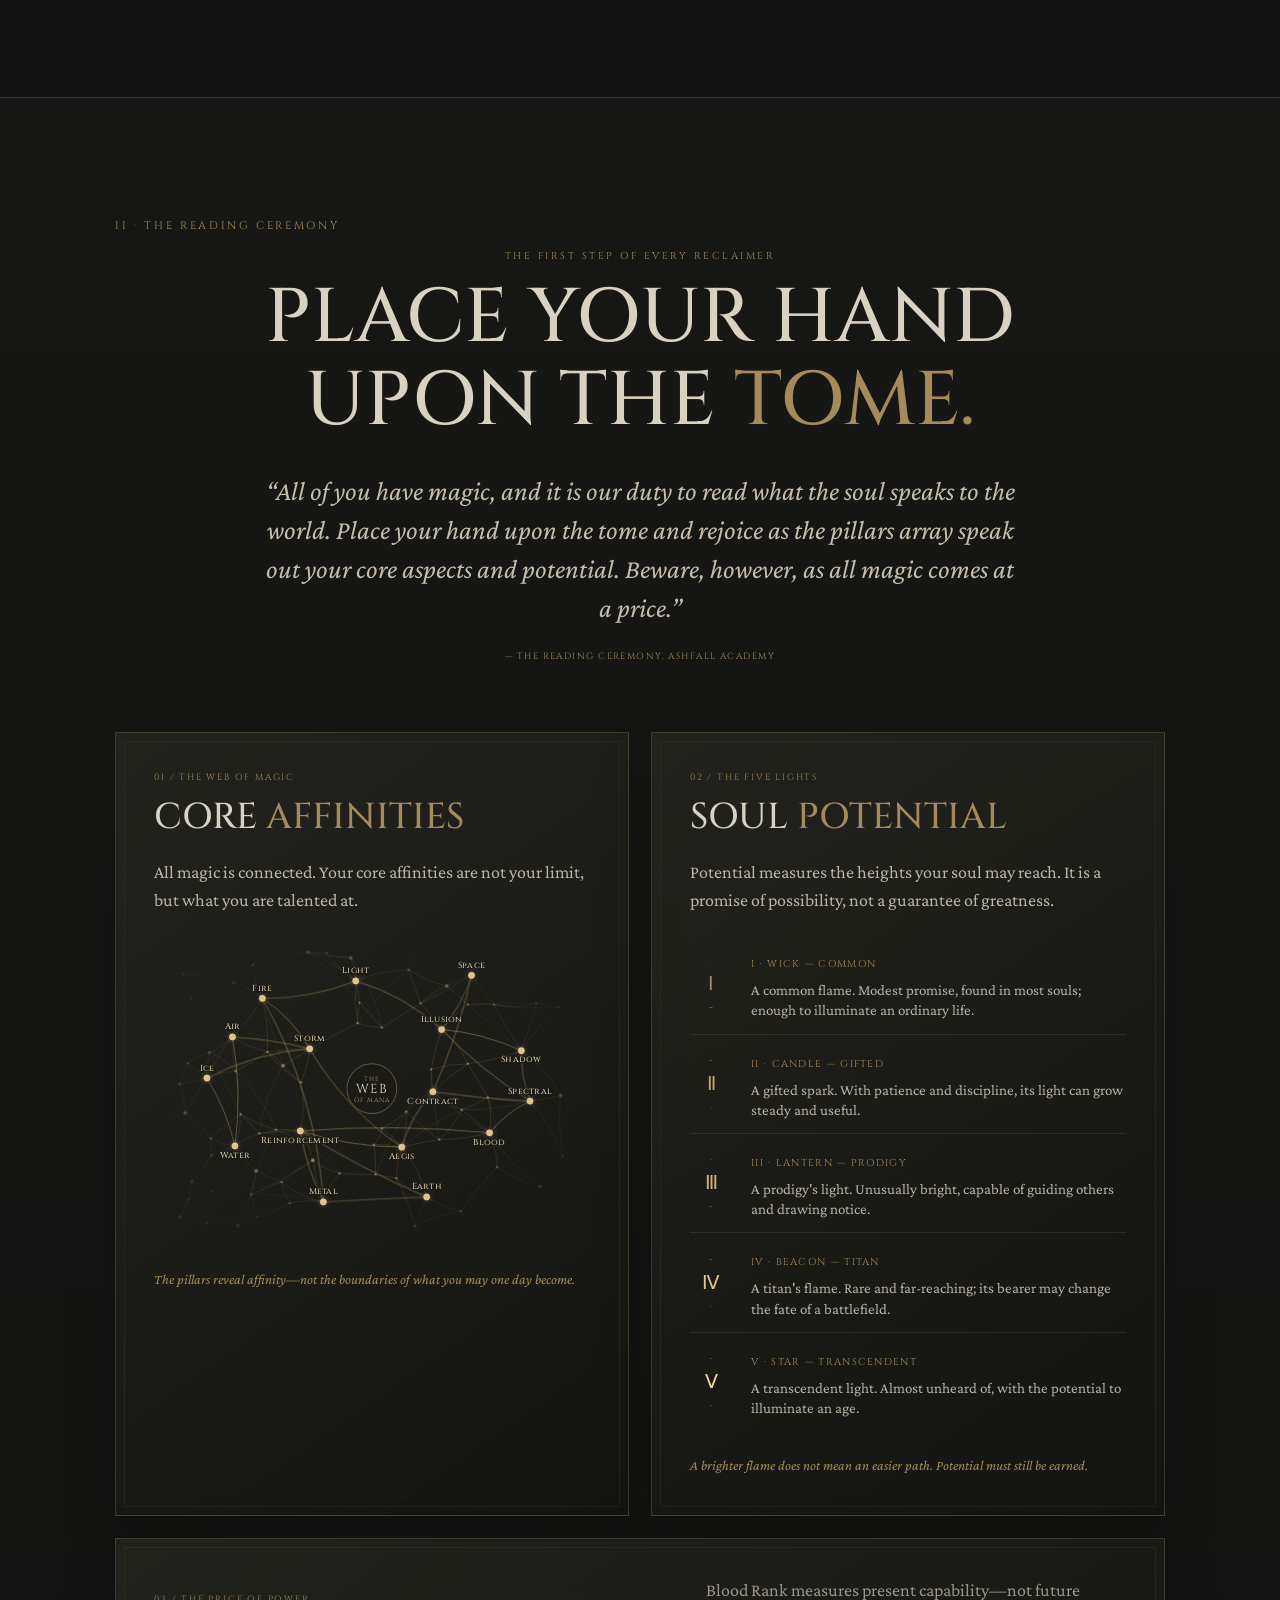
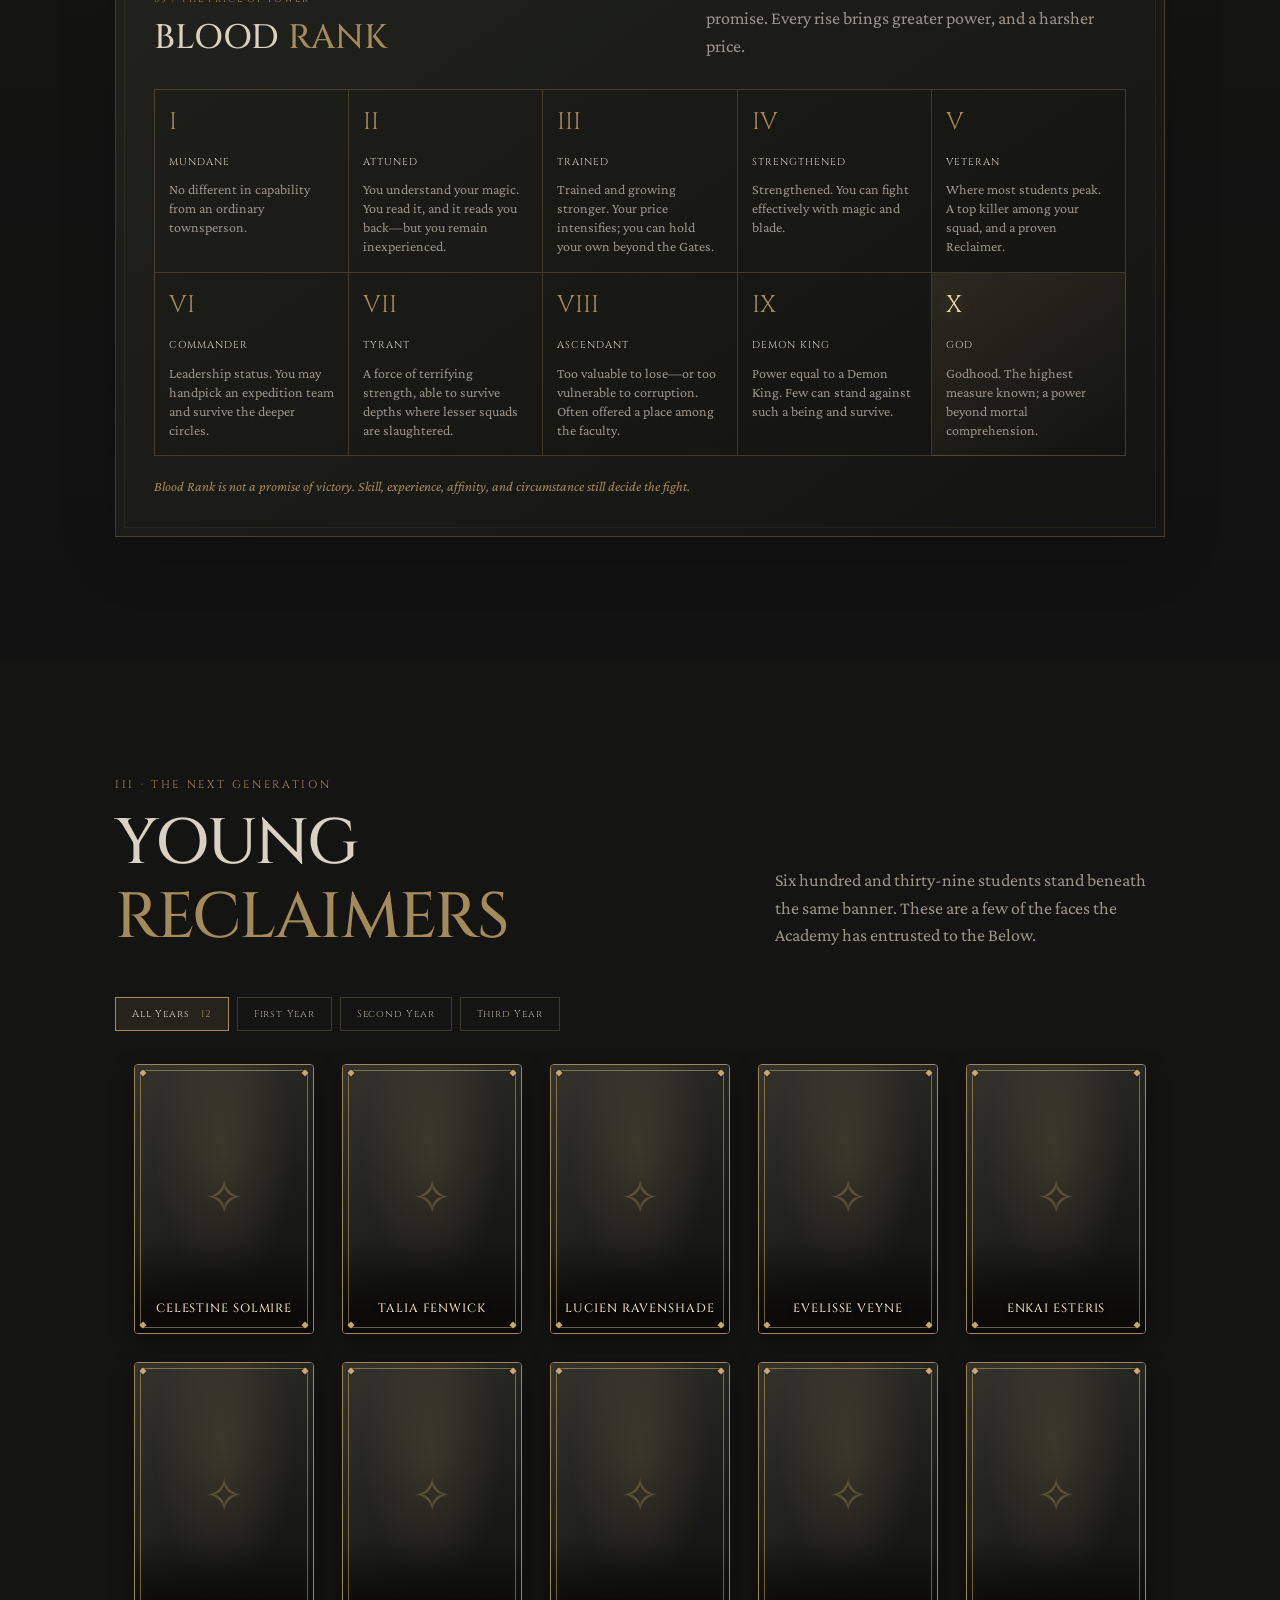
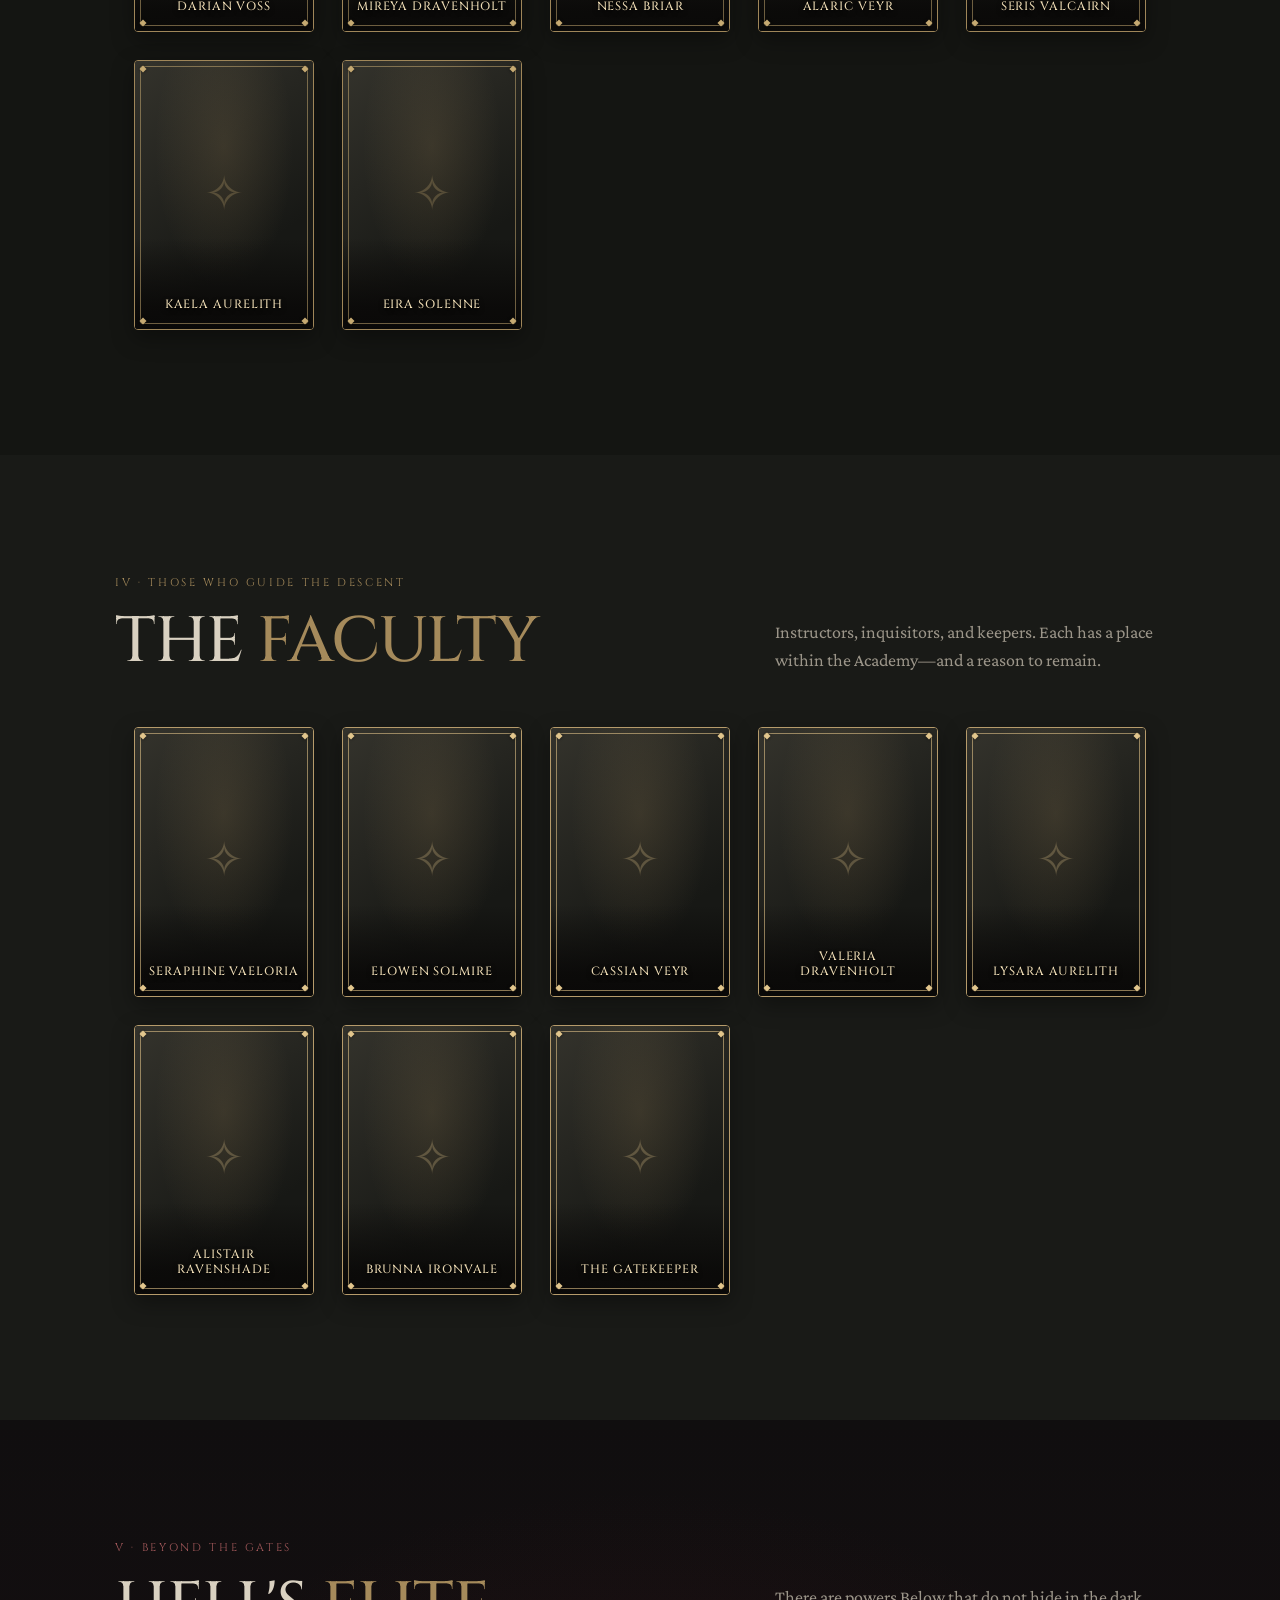
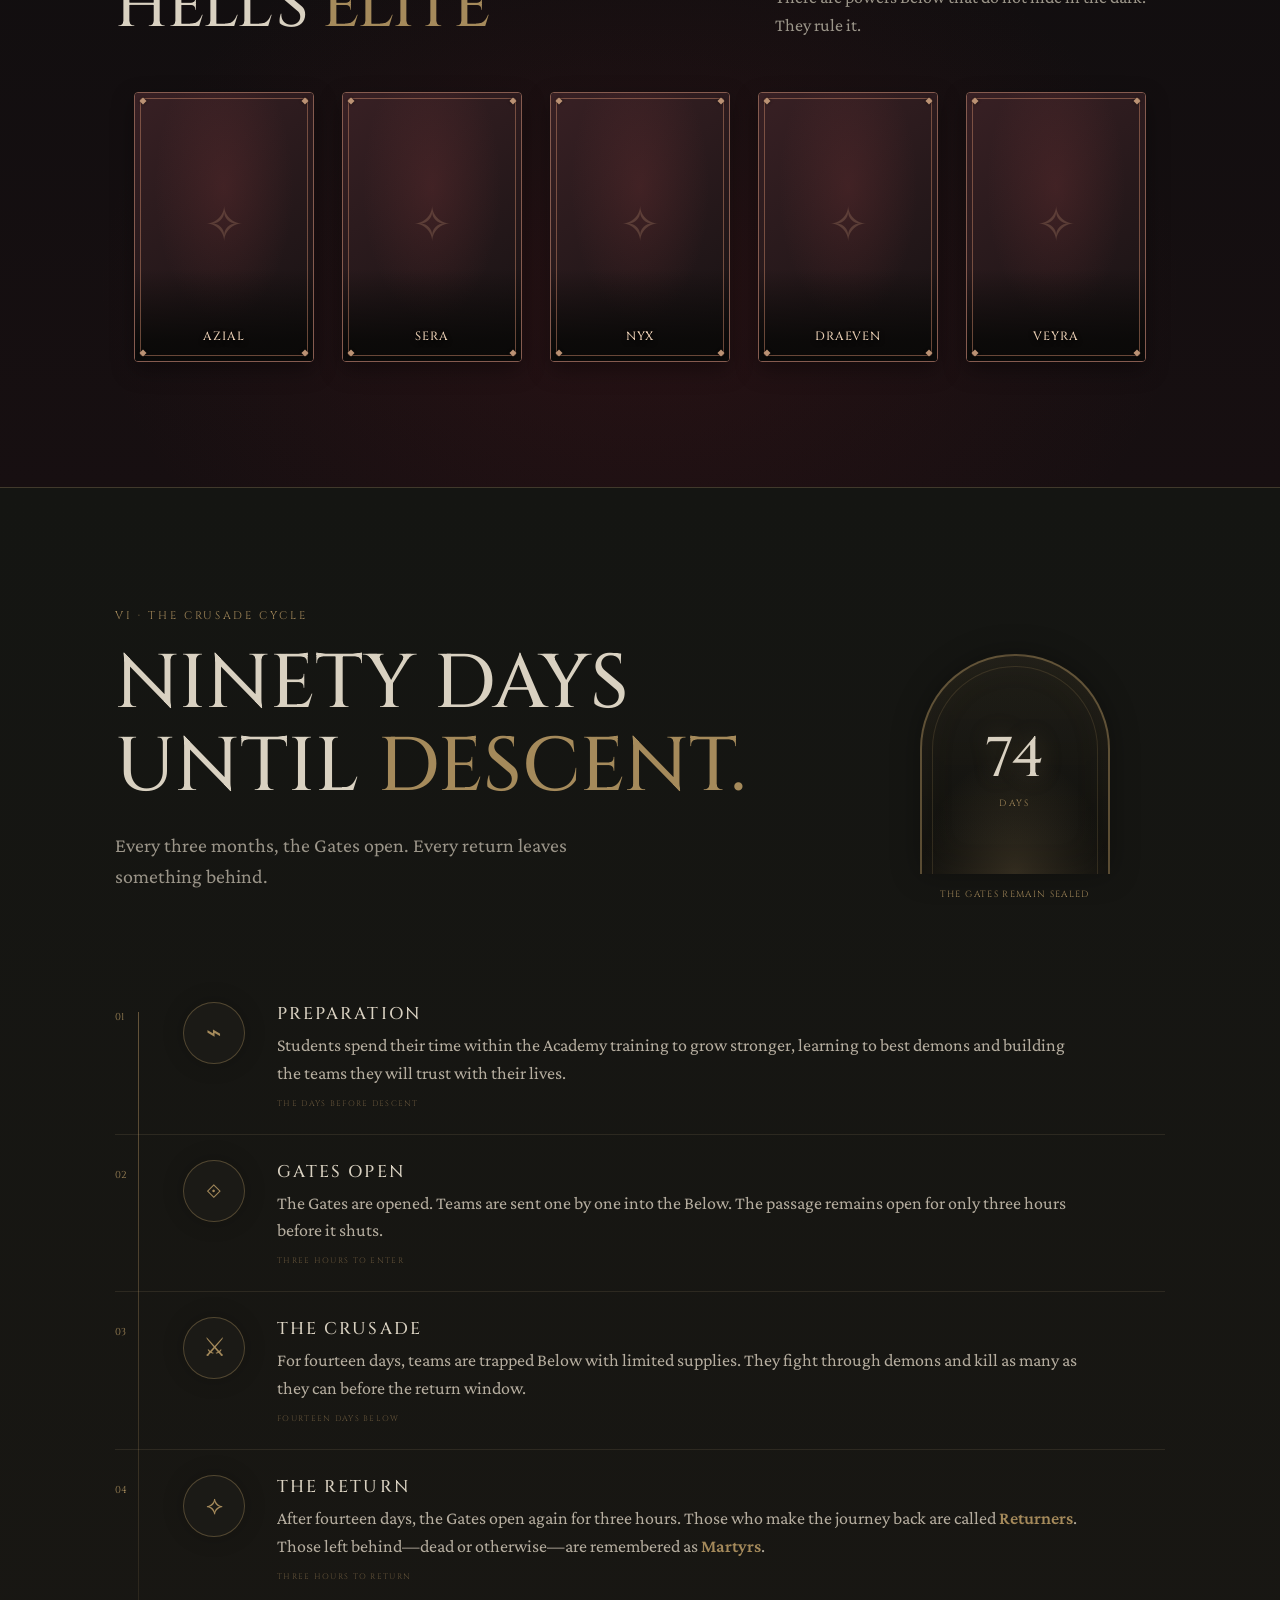
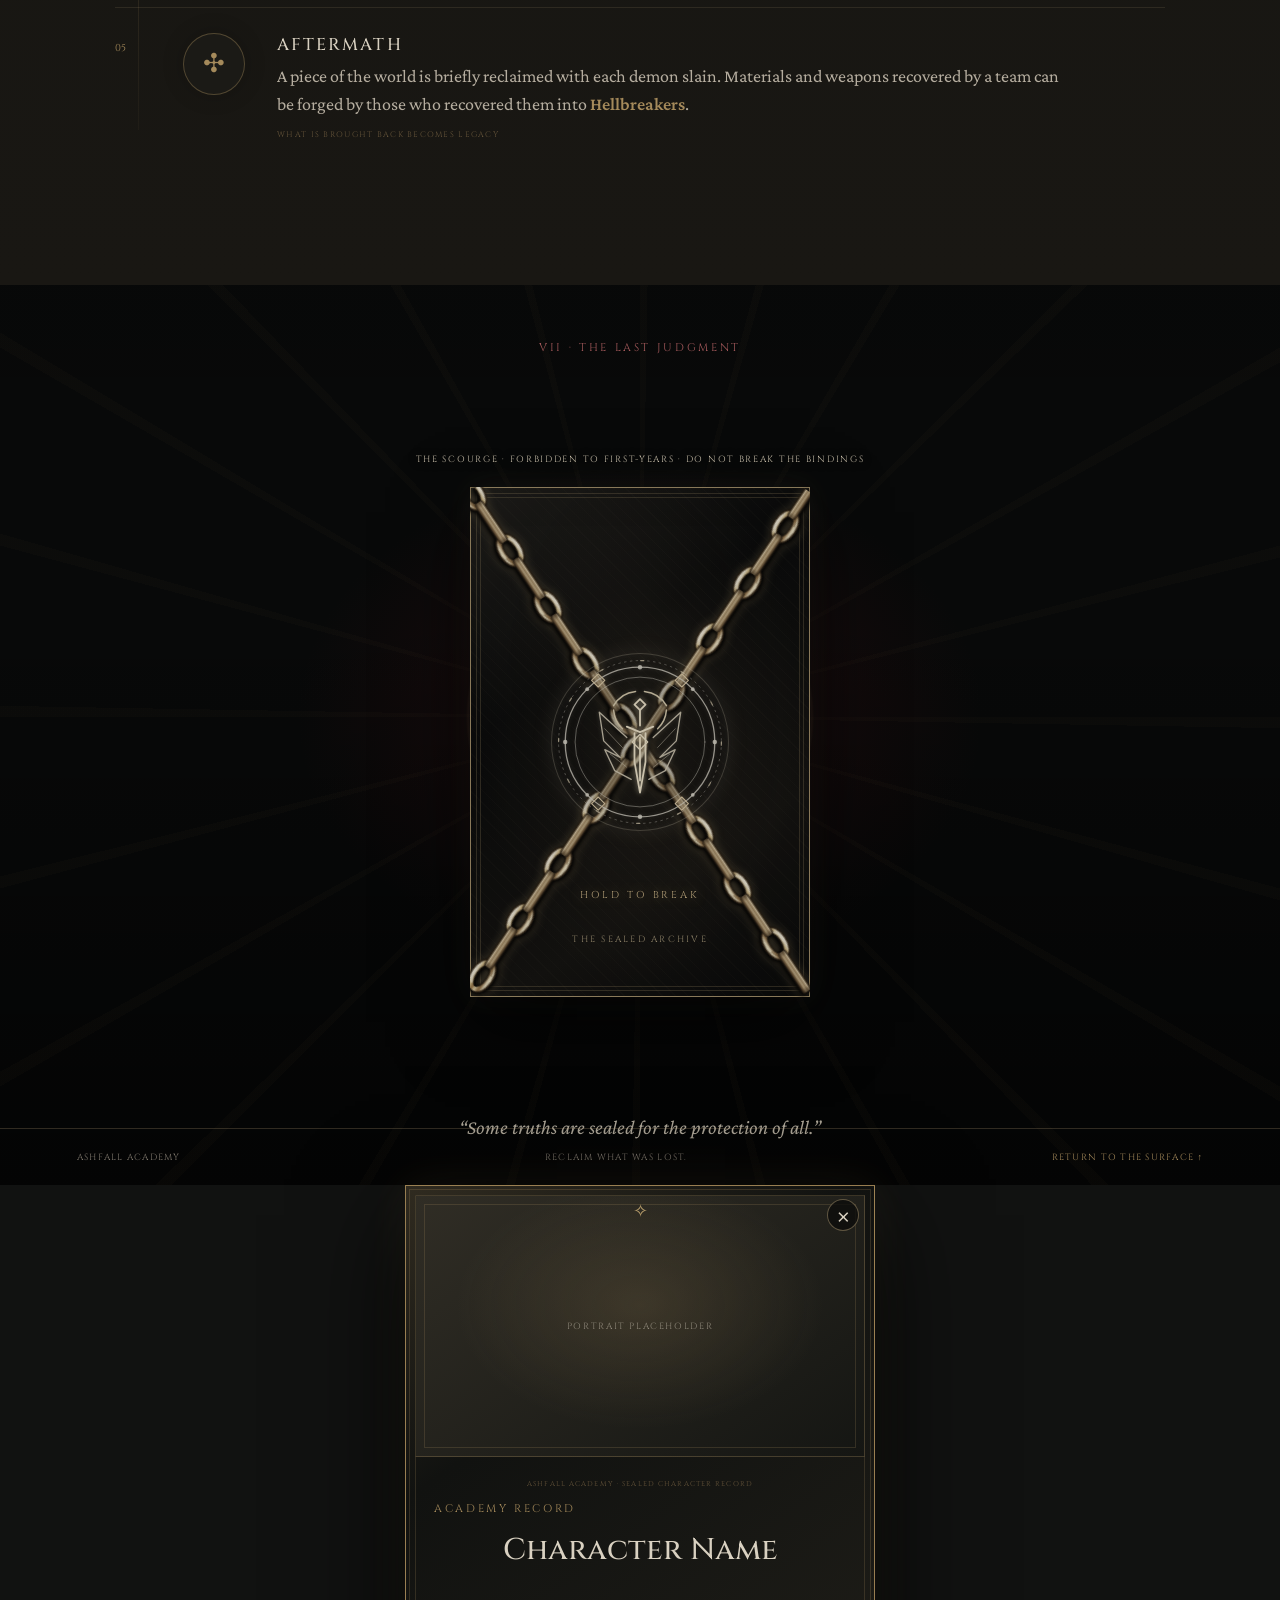
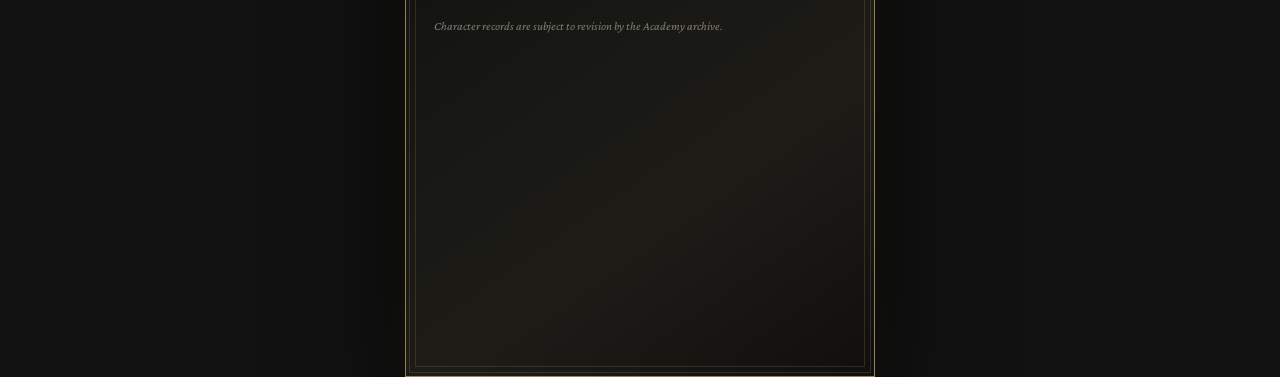
==== commit 746aa4bb: "Refresh assets for Enkai's tarot artwork" ====
--- a/index.html
+++ b/index.html
@@ -9,7 +9,7 @@
   <link rel="preconnect" href="https://fonts.googleapis.com">
   <link rel="preconnect" href="https://fonts.gstatic.com" crossorigin>
   <link href="https://fonts.googleapis.com/css2?family=Cinzel:wght@400;500;600;700;800&family=Crimson+Pro:wght@400;500;600;700&display=swap" rel="stylesheet">
-  <link rel="stylesheet" href="css/style.css?v=20261126-25">
+  <link rel="stylesheet" href="css/style.css?v=20261126-26">
 </head>
 <body>
   <div class="grain" aria-hidden="true"></div>
@@ -542,7 +542,7 @@
     </div>
   </dialog>
 
-  <script src="js/characters.js?v=20261125-2"></script>
-  <script src="js/site.js?v=20261126-20"></script>
+  <script src="js/characters.js?v=20261126-26"></script>
+  <script src="js/site.js?v=20261126-26"></script>
 </body>
 </html>
--- a/css/style.css
+++ b/css/style.css
@@ -527,3 +527,13 @@
 .affinity-mesh .mana-web-title circle{fill:#1b1b17;stroke:#a58a5b;stroke-width:.9;opacity:.98}
 .affinity-mesh .mana-title-main{font-size:21px}
 @media(max-width:430px){.affinity-mesh .mana-affinity text{font-size:16px}}
+
+
+/* Artwork with its own illustrated tarot border and lettering. */
+.character-grid .tarot-card .roster-art{visibility:hidden}
+.character-grid .tarot-card.art-loaded .roster-art{visibility:visible}
+.character-grid .tarot-card.art-loaded .portrait .sigil{display:none}
+.character-grid .tarot-card.artwork-framed .tarot-frame{border-color:transparent}
+.character-grid .tarot-card.artwork-framed .tarot-frame::before,.character-grid .tarot-card.artwork-framed .tarot-nameplate,.character-grid .tarot-card.artwork-framed .tarot-corners{display:none}
+.character-grid .tarot-card.artwork-framed .portrait img{object-fit:contain;object-position:center}
+.character-grid .tarot-card.artwork-framed:hover .portrait img,.character-grid .tarot-card.artwork-framed:focus-visible .portrait img{transform:none}
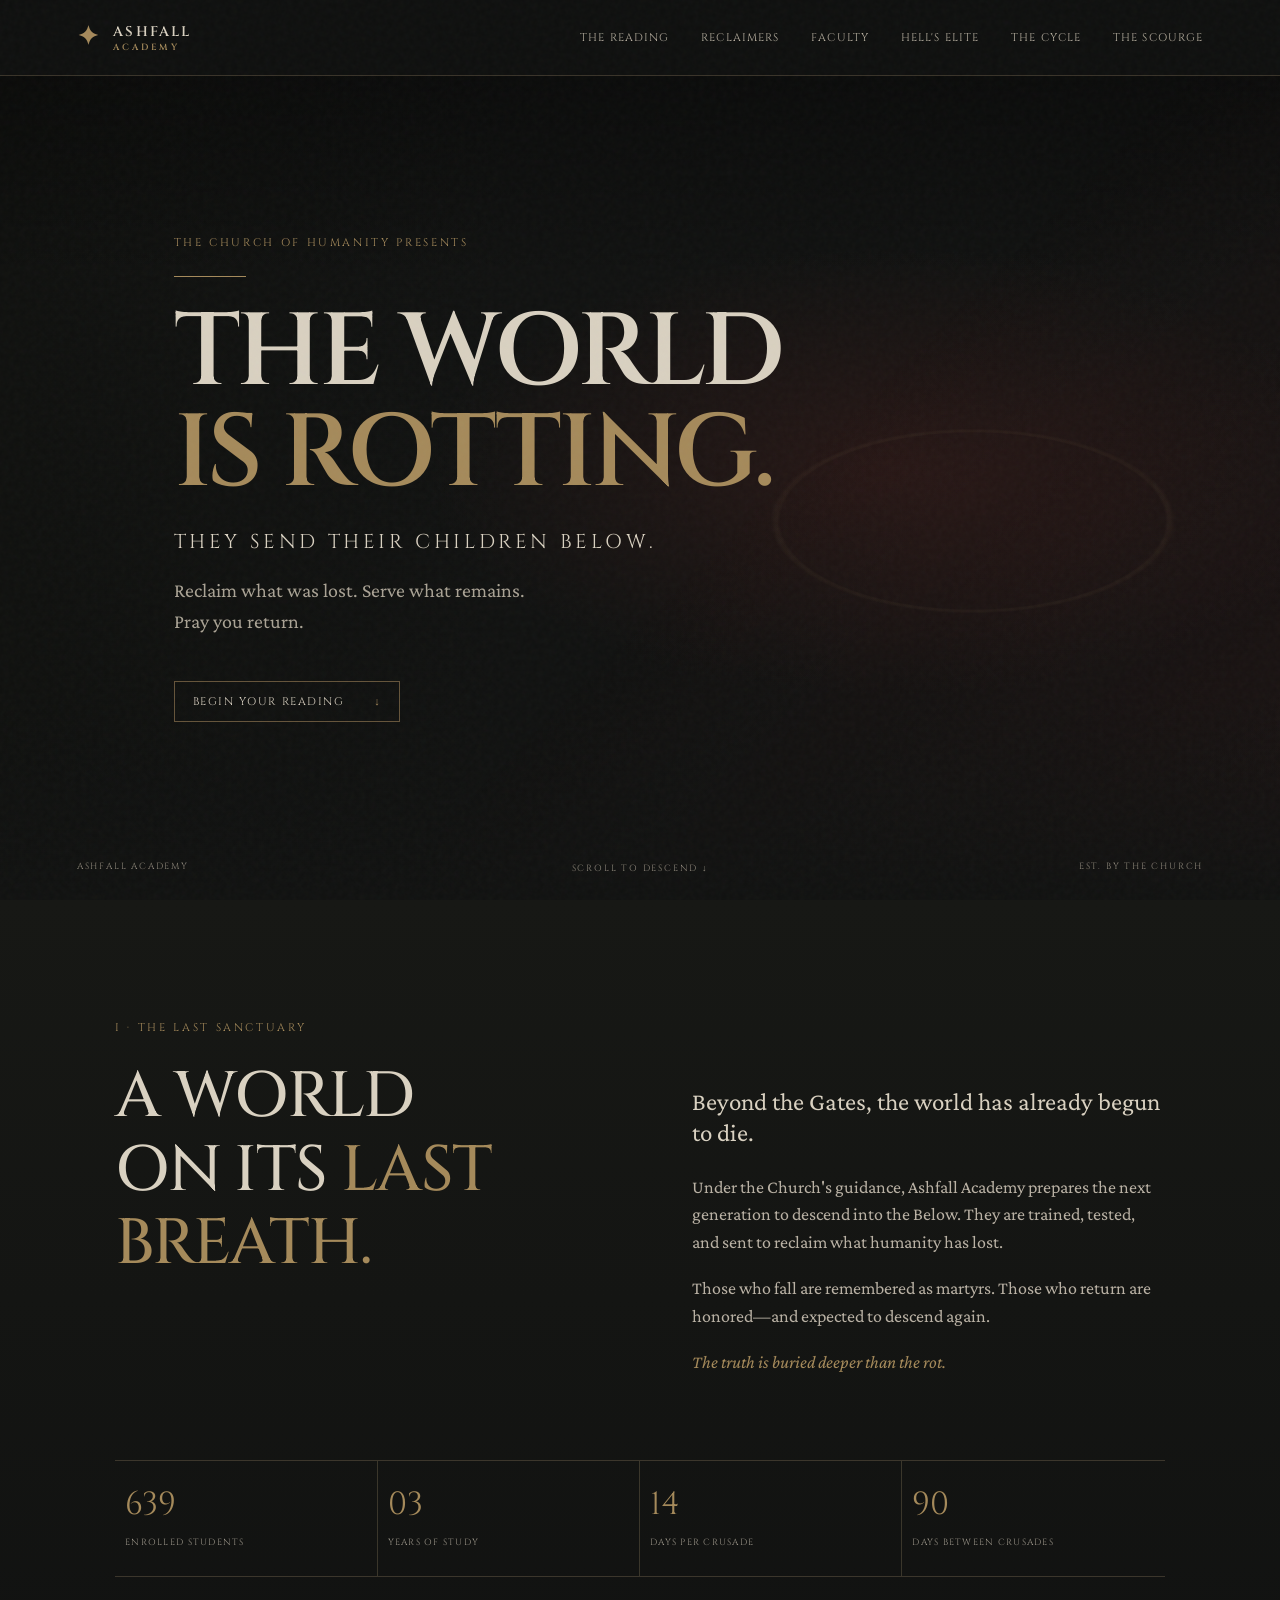
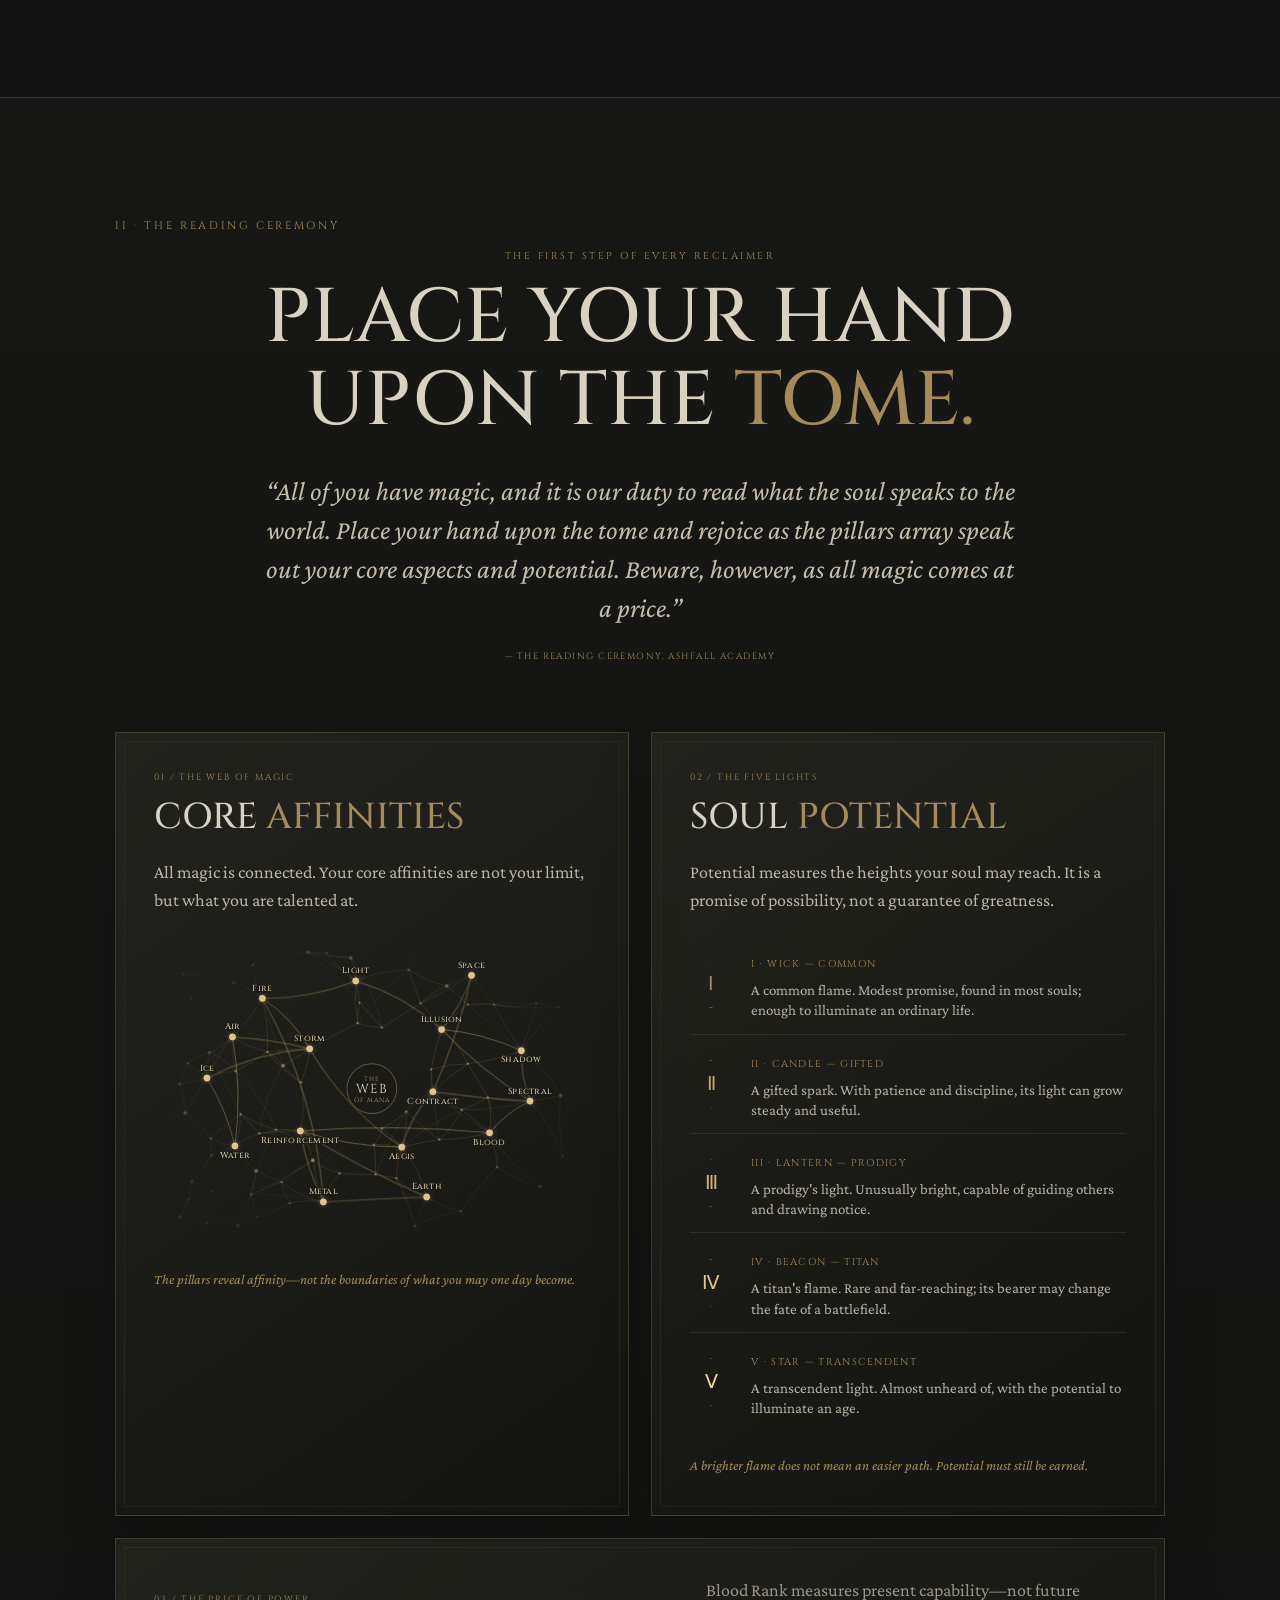
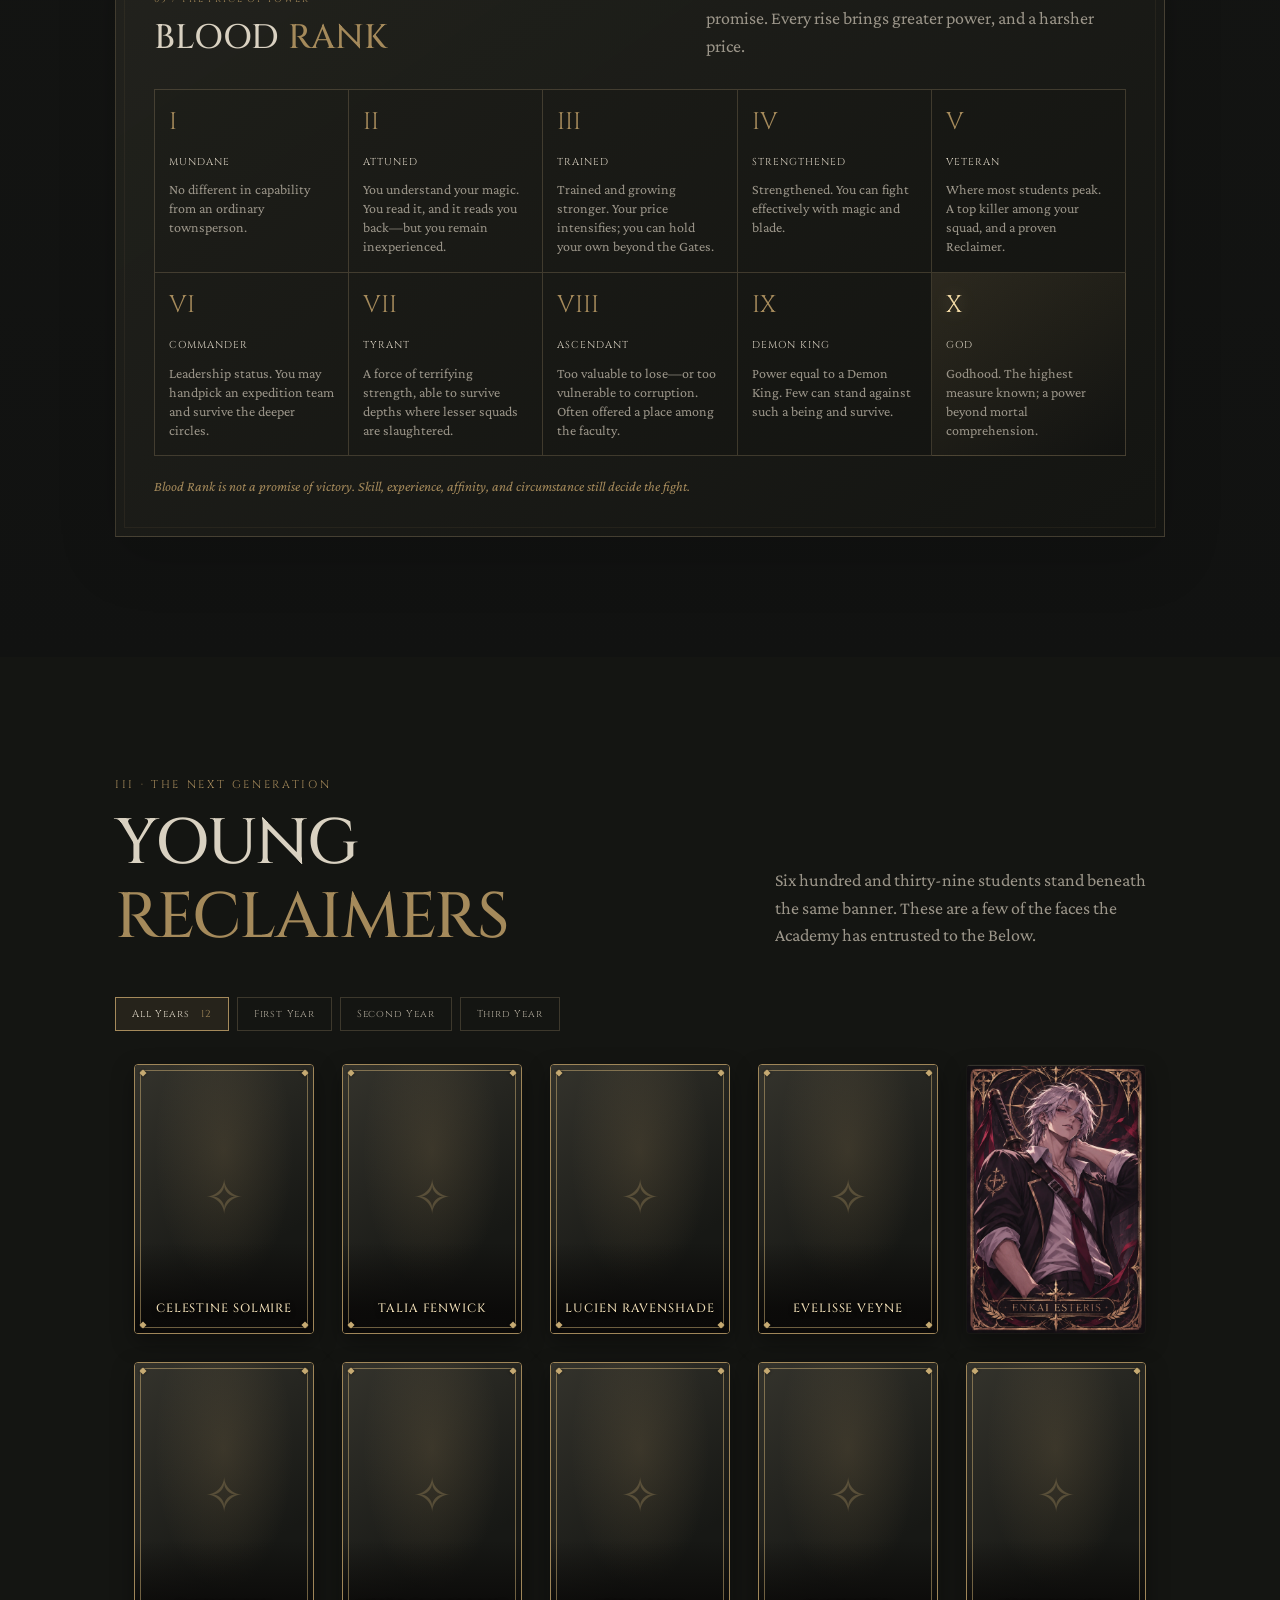
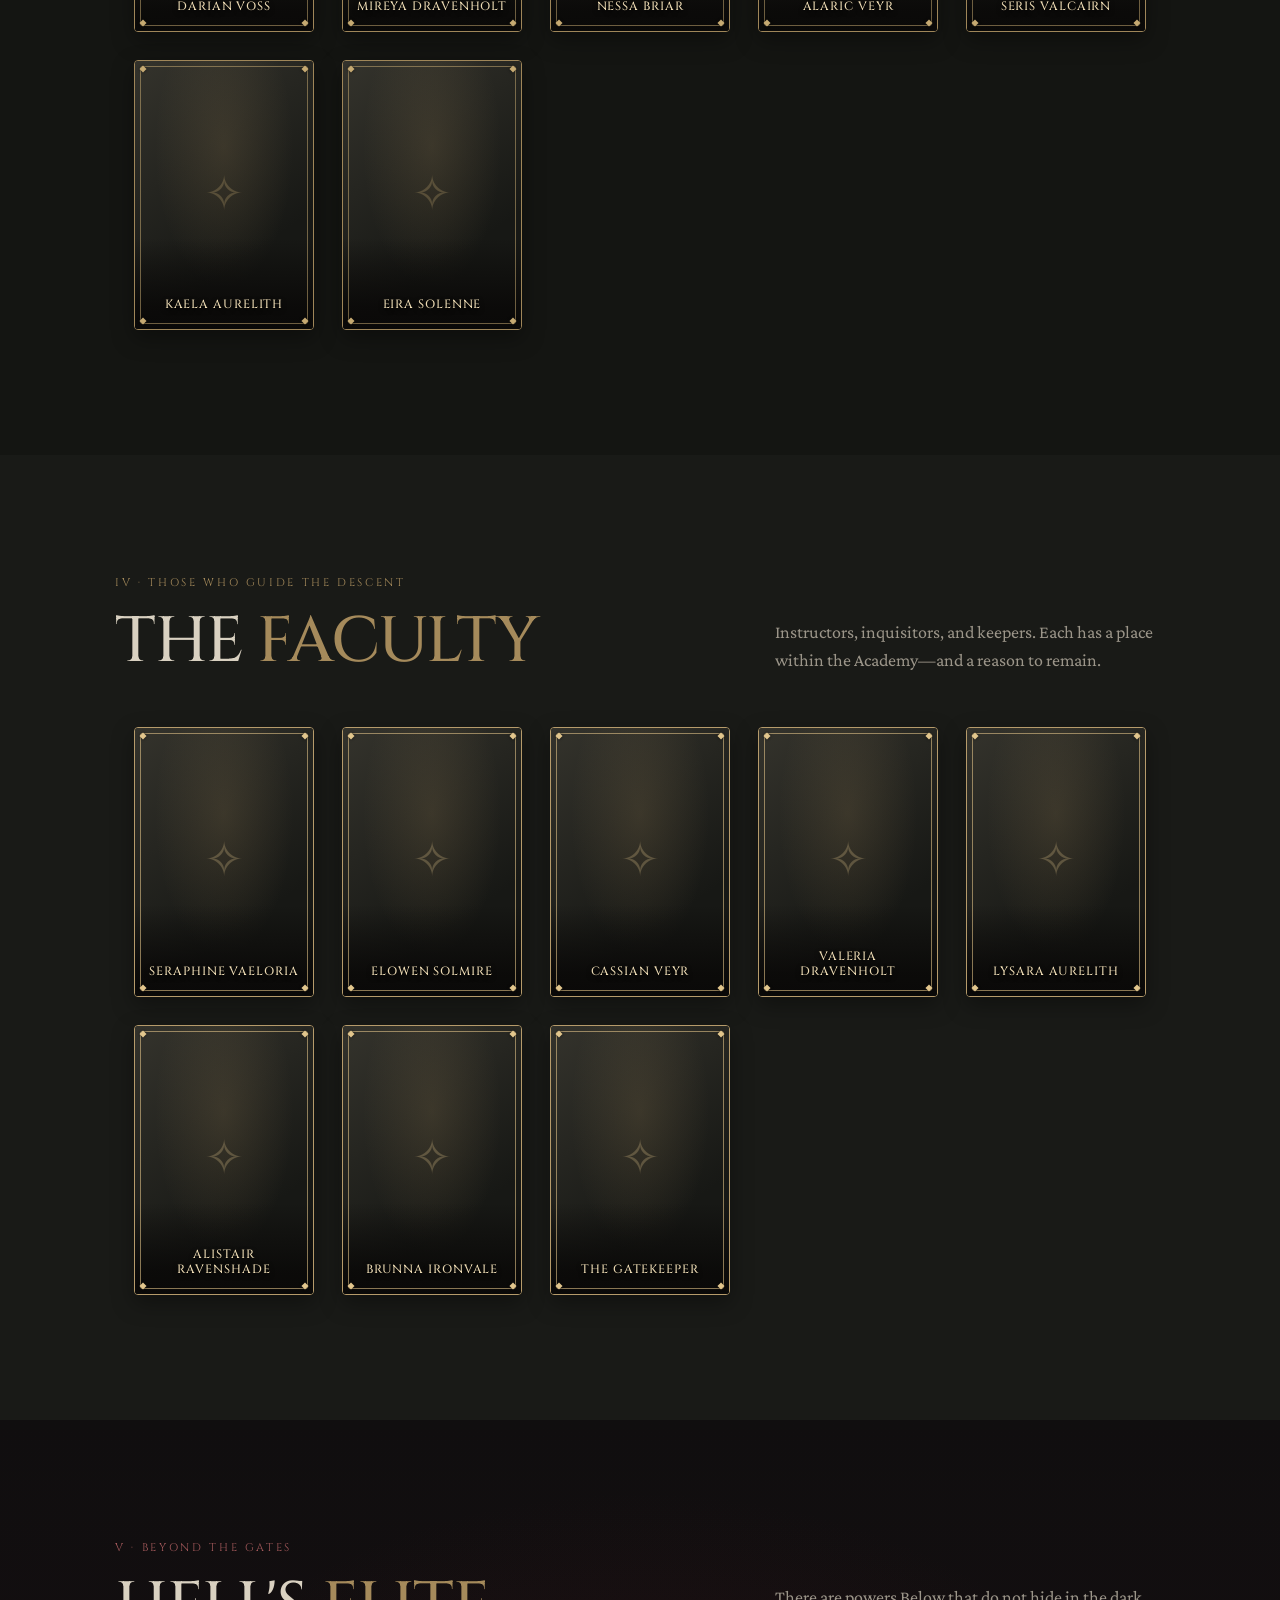
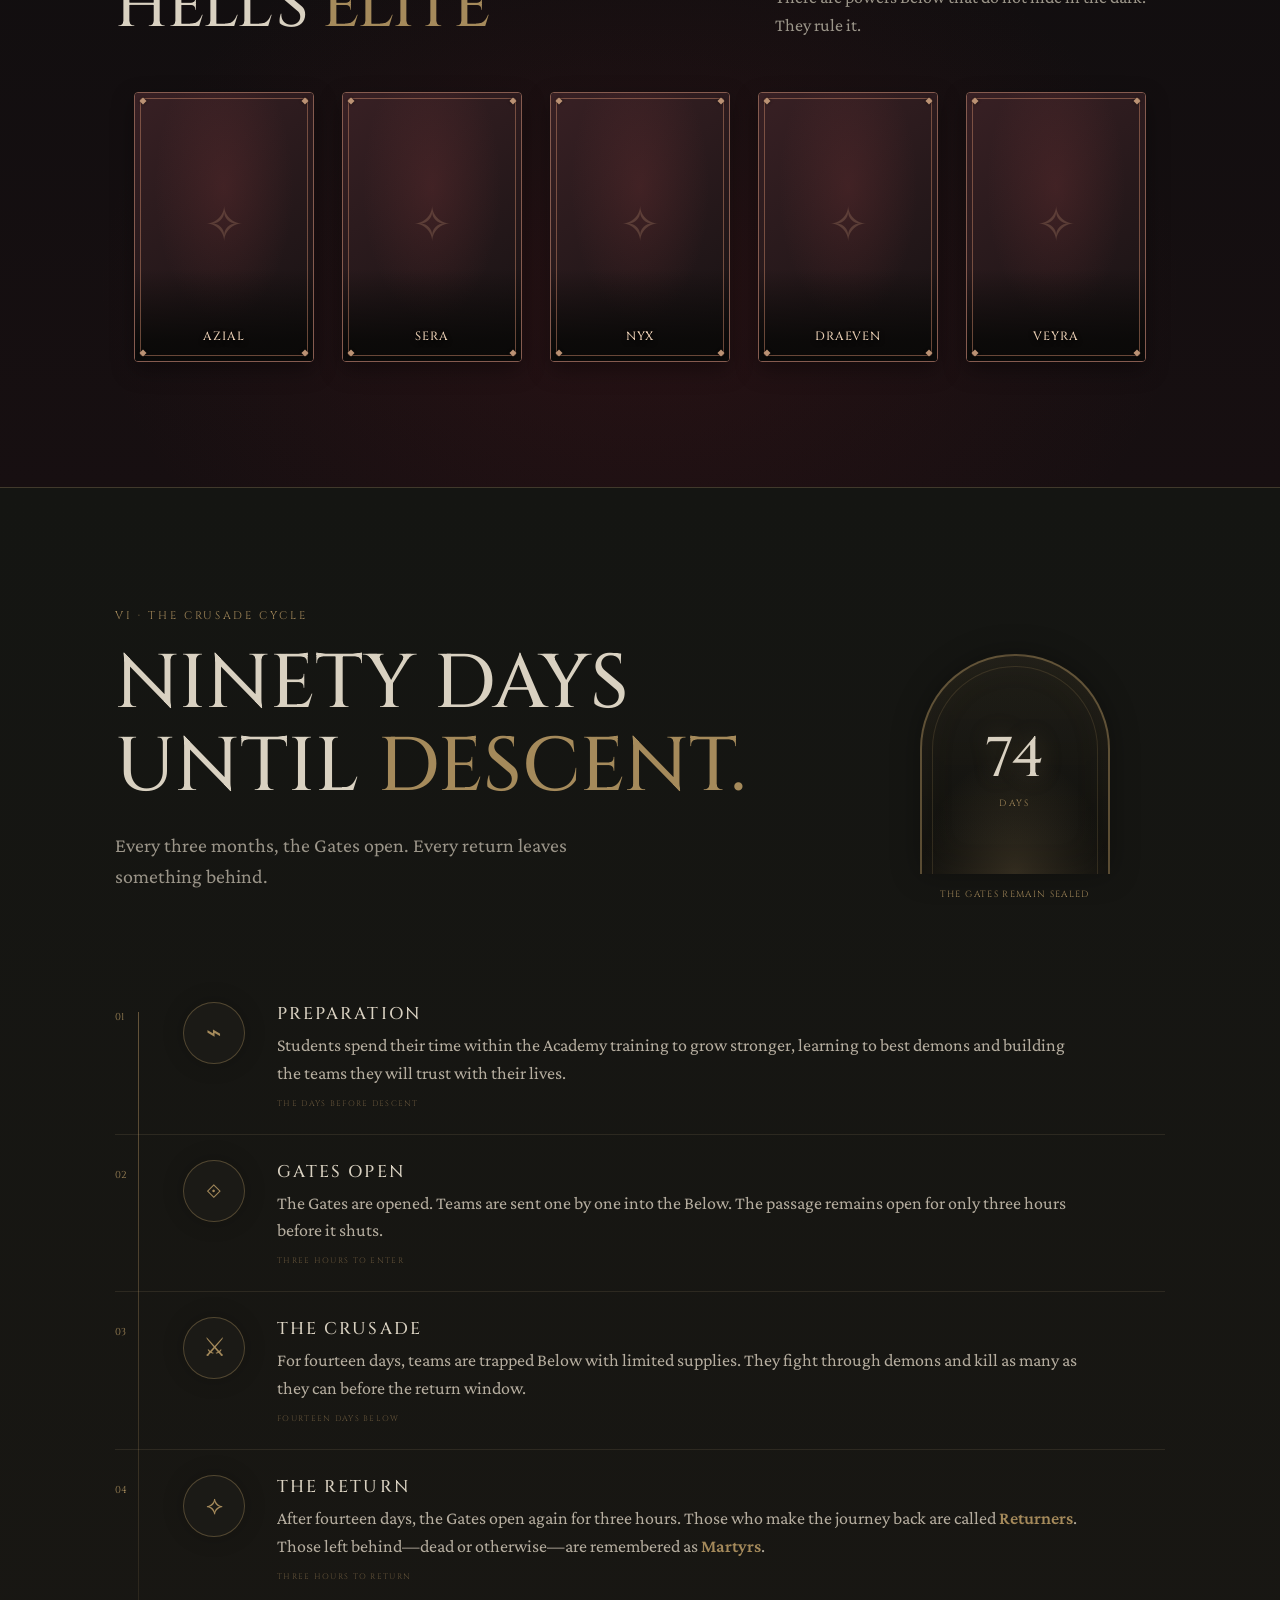
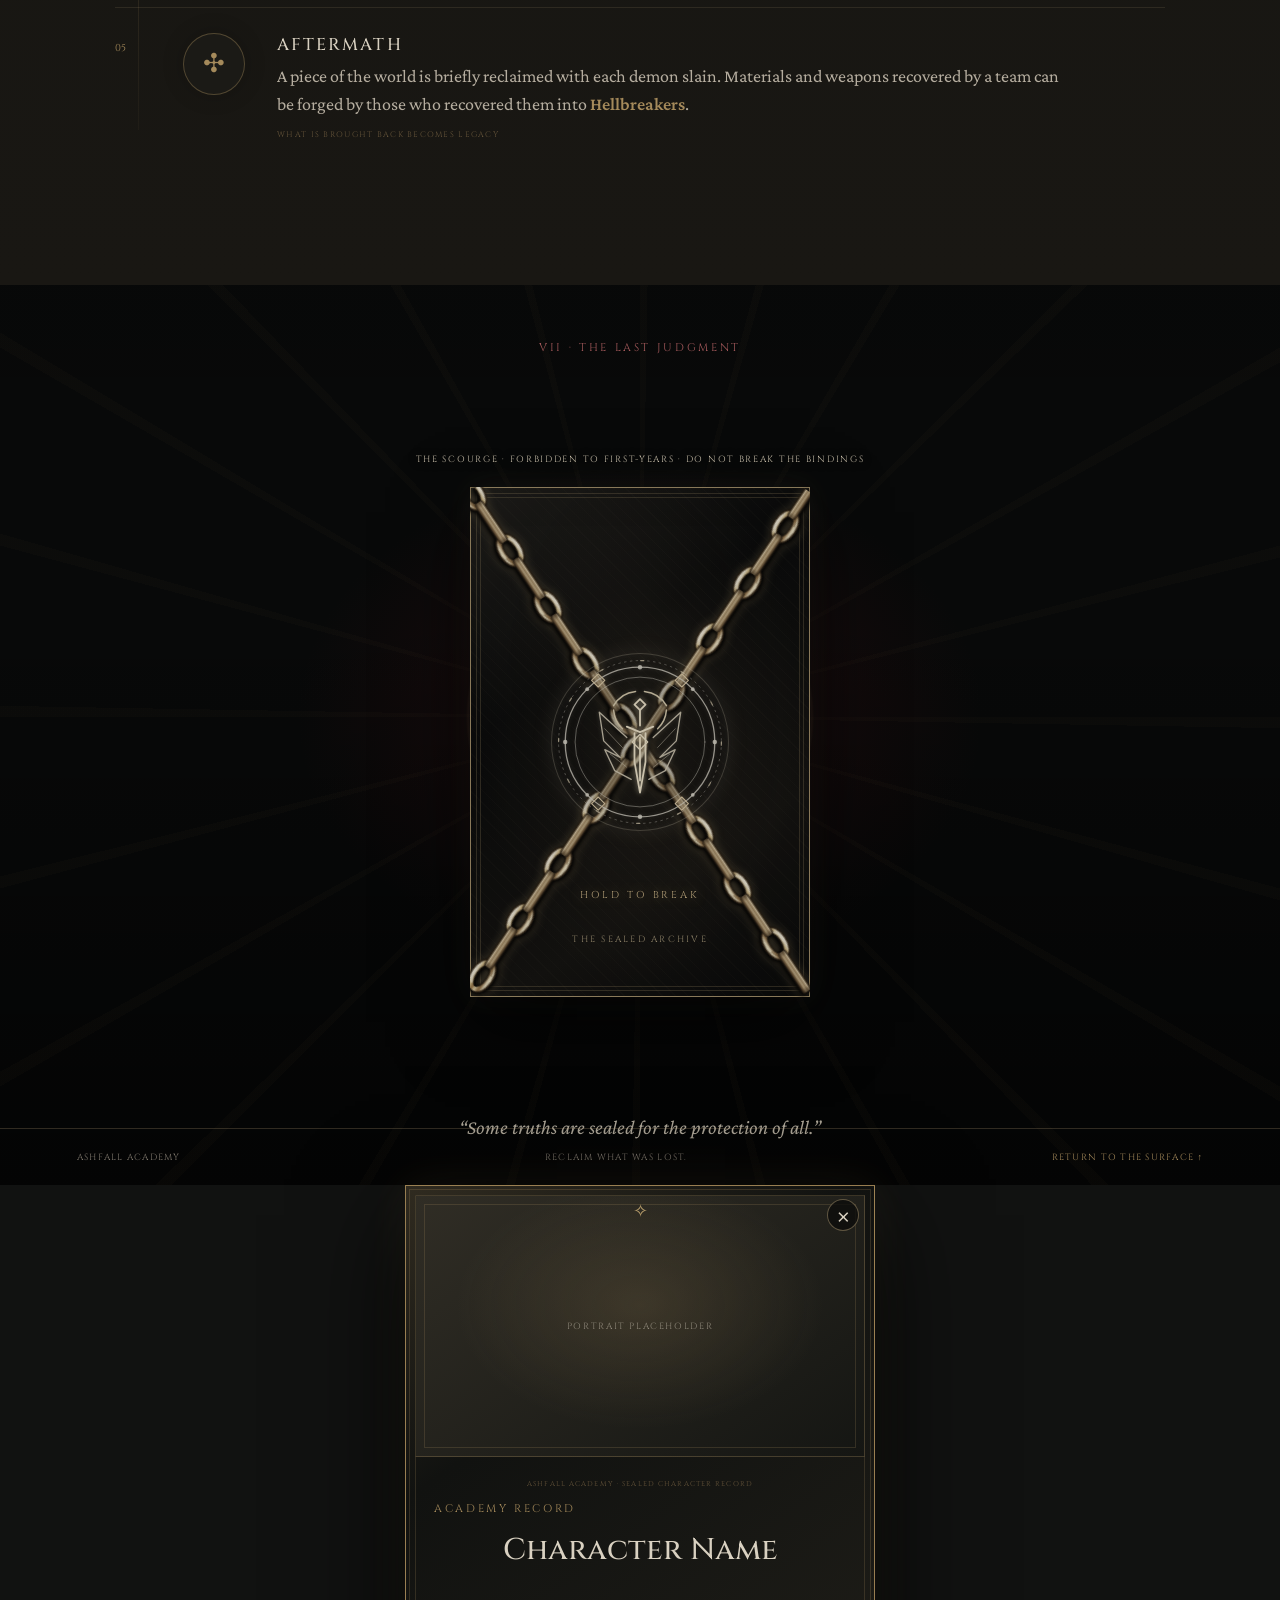
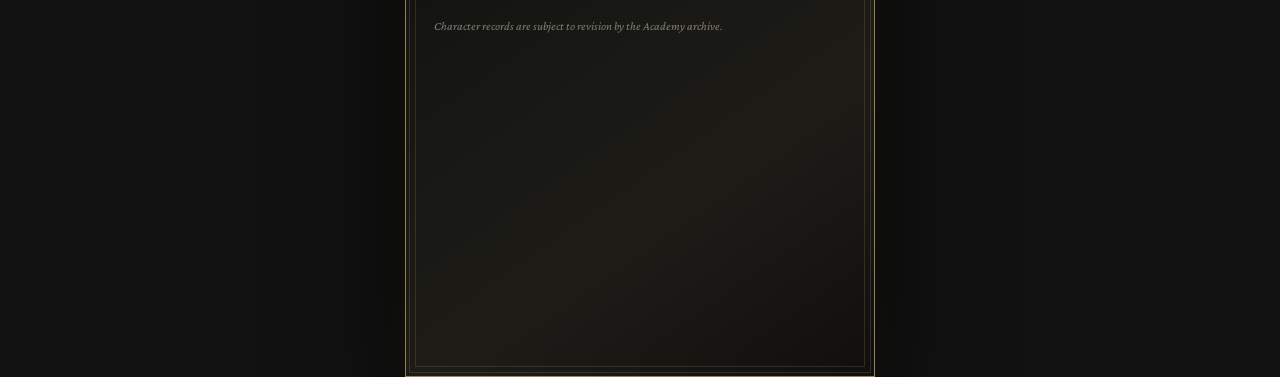
==== commit b8e04c06: "Remove interaction from Eshrael's revealed tarot card while retaining seal interaction" ====
--- a/index.html
+++ b/index.html
@@ -9,7 +9,7 @@
   <link rel="preconnect" href="https://fonts.googleapis.com">
   <link rel="preconnect" href="https://fonts.gstatic.com" crossorigin>
   <link href="https://fonts.googleapis.com/css2?family=Cinzel:wght@400;500;600;700;800&family=Crimson+Pro:wght@400;500;600;700&display=swap" rel="stylesheet">
-  <link rel="stylesheet" href="css/style.css?v=20261126-26">
+  <link rel="stylesheet" href="css/style.css?v=20261126-27">
 </head>
 <body>
   <div class="grain" aria-hidden="true"></div>
@@ -510,7 +510,6 @@
               <div class="scourge-revealed-art" id="scourge-revealed-art"><span class="sigil" aria-hidden="true">✧</span></div>
               <div class="tarot-nameplate"><h3>ESHRAEL</h3></div>
               <div class="tarot-corners" aria-hidden="true"><i></i><i></i><i></i><i></i></div>
-              <button class="scourge-dossier-trigger" id="scourge-dossier-trigger" type="button" aria-label="Open dossier for Eshrael" disabled></button>
             </div>
           </div>
         </div>
@@ -543,6 +542,6 @@
   </dialog>
 
   <script src="js/characters.js?v=20261126-26"></script>
-  <script src="js/site.js?v=20261126-26"></script>
+  <script src="js/site.js?v=20261126-27"></script>
 </body>
 </html>
--- a/css/style.css
+++ b/css/style.css
@@ -454,11 +454,6 @@
 .scourge-illustrated-face .tarot-nameplate h3{font-size:clamp(14px,2vw,19px);letter-spacing:.075em}
 .scourge-illustrated-face .tarot-corners{inset:10px}
 .scourge-illustrated-face .tarot-corners i{width:7px;height:7px}
-.scourge-dossier-trigger{position:absolute;inset:0;z-index:5;border:0;background:transparent;padding:0;cursor:pointer;border-radius:4px}
-.scourge-dossier-trigger:disabled{pointer-events:none}
-.scourge-dossier-trigger:focus-visible{outline:1px solid var(--tarot-corner);outline-offset:-3px}
-.scourge-tarot-stage.is-revealed .scourge-illustrated-face:hover,.scourge-tarot-stage.is-revealed .scourge-illustrated-face:focus-within{border-color:var(--tarot-corner);box-shadow:0 25px 70px rgba(0,0,0,.72),0 0 28px rgba(209,177,116,.3)}
-.scourge-tarot-stage.is-revealed .scourge-illustrated-face:hover img,.scourge-tarot-stage.is-revealed .scourge-illustrated-face:focus-within img{transform:scale(1.045)}
 @media(prefers-reduced-motion:reduce){.scourge-revealed-art img{transition:none!important;transform:none!important}}
 
 
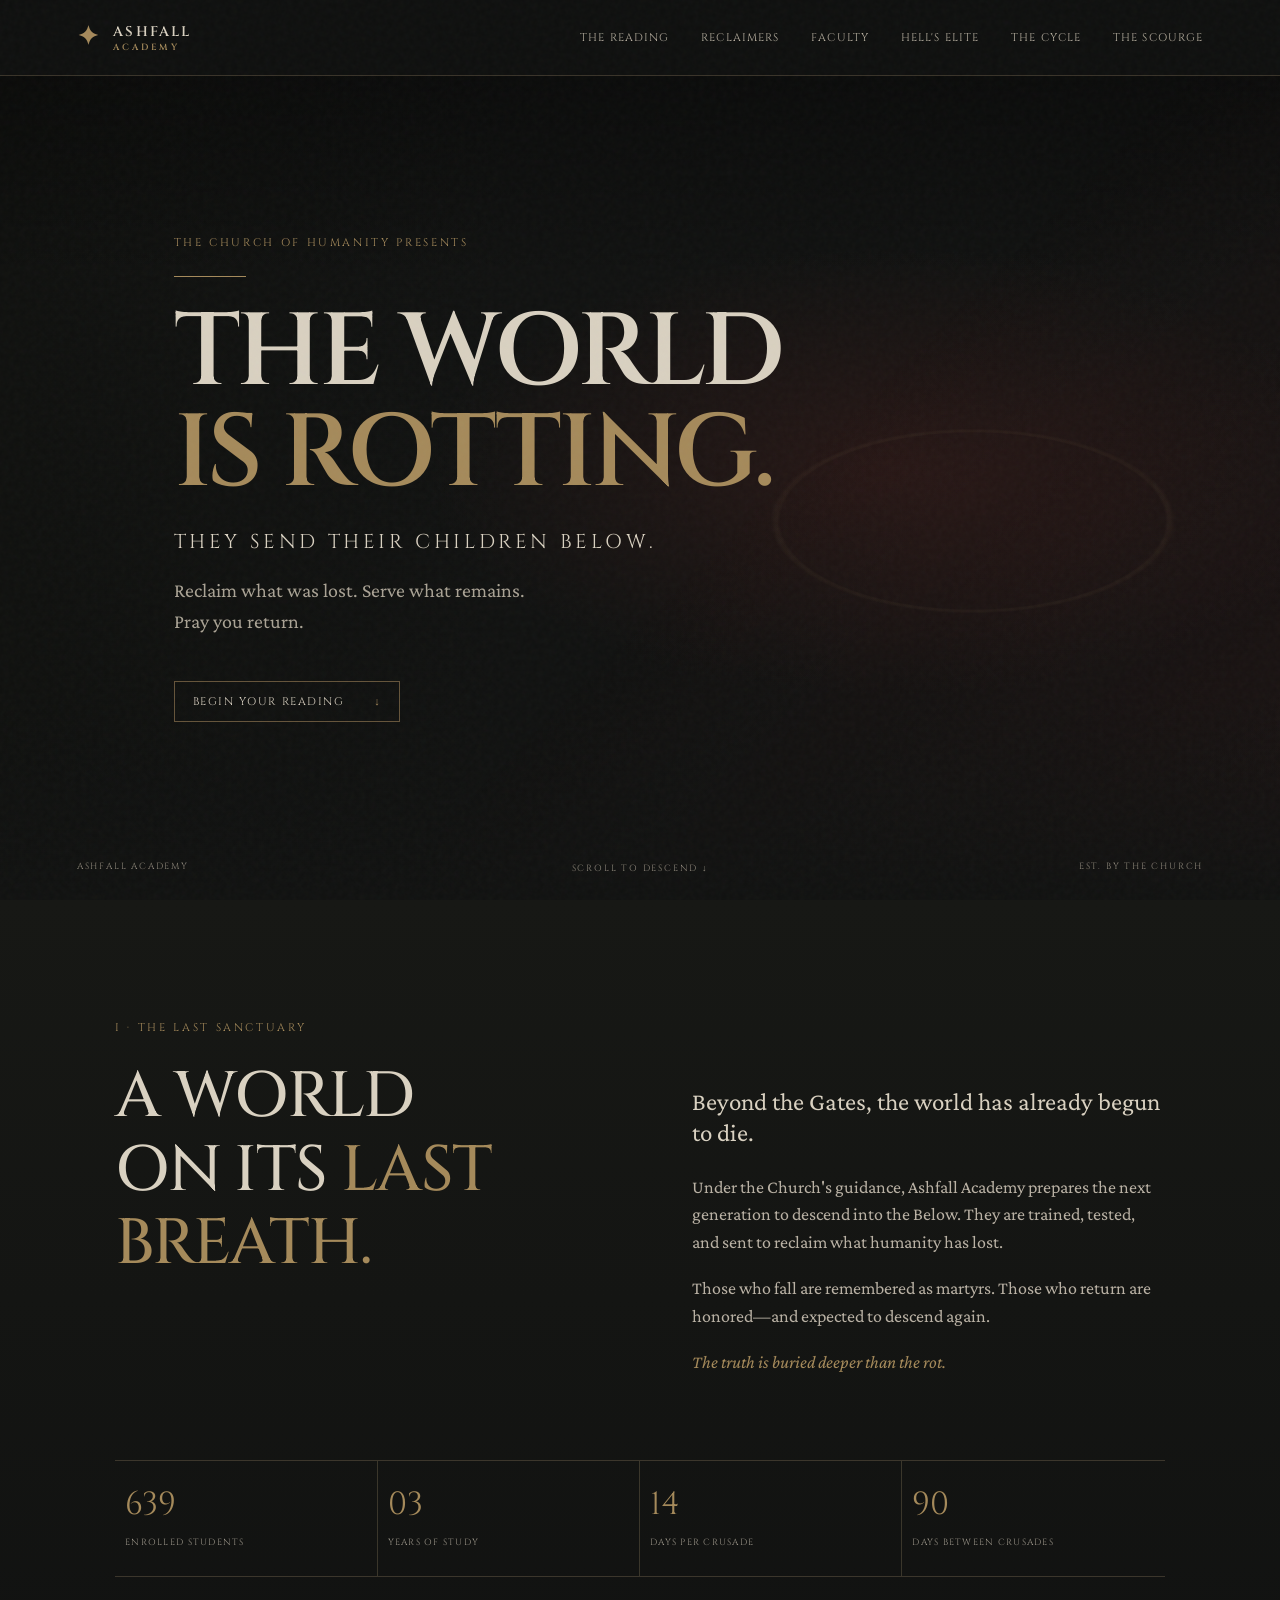
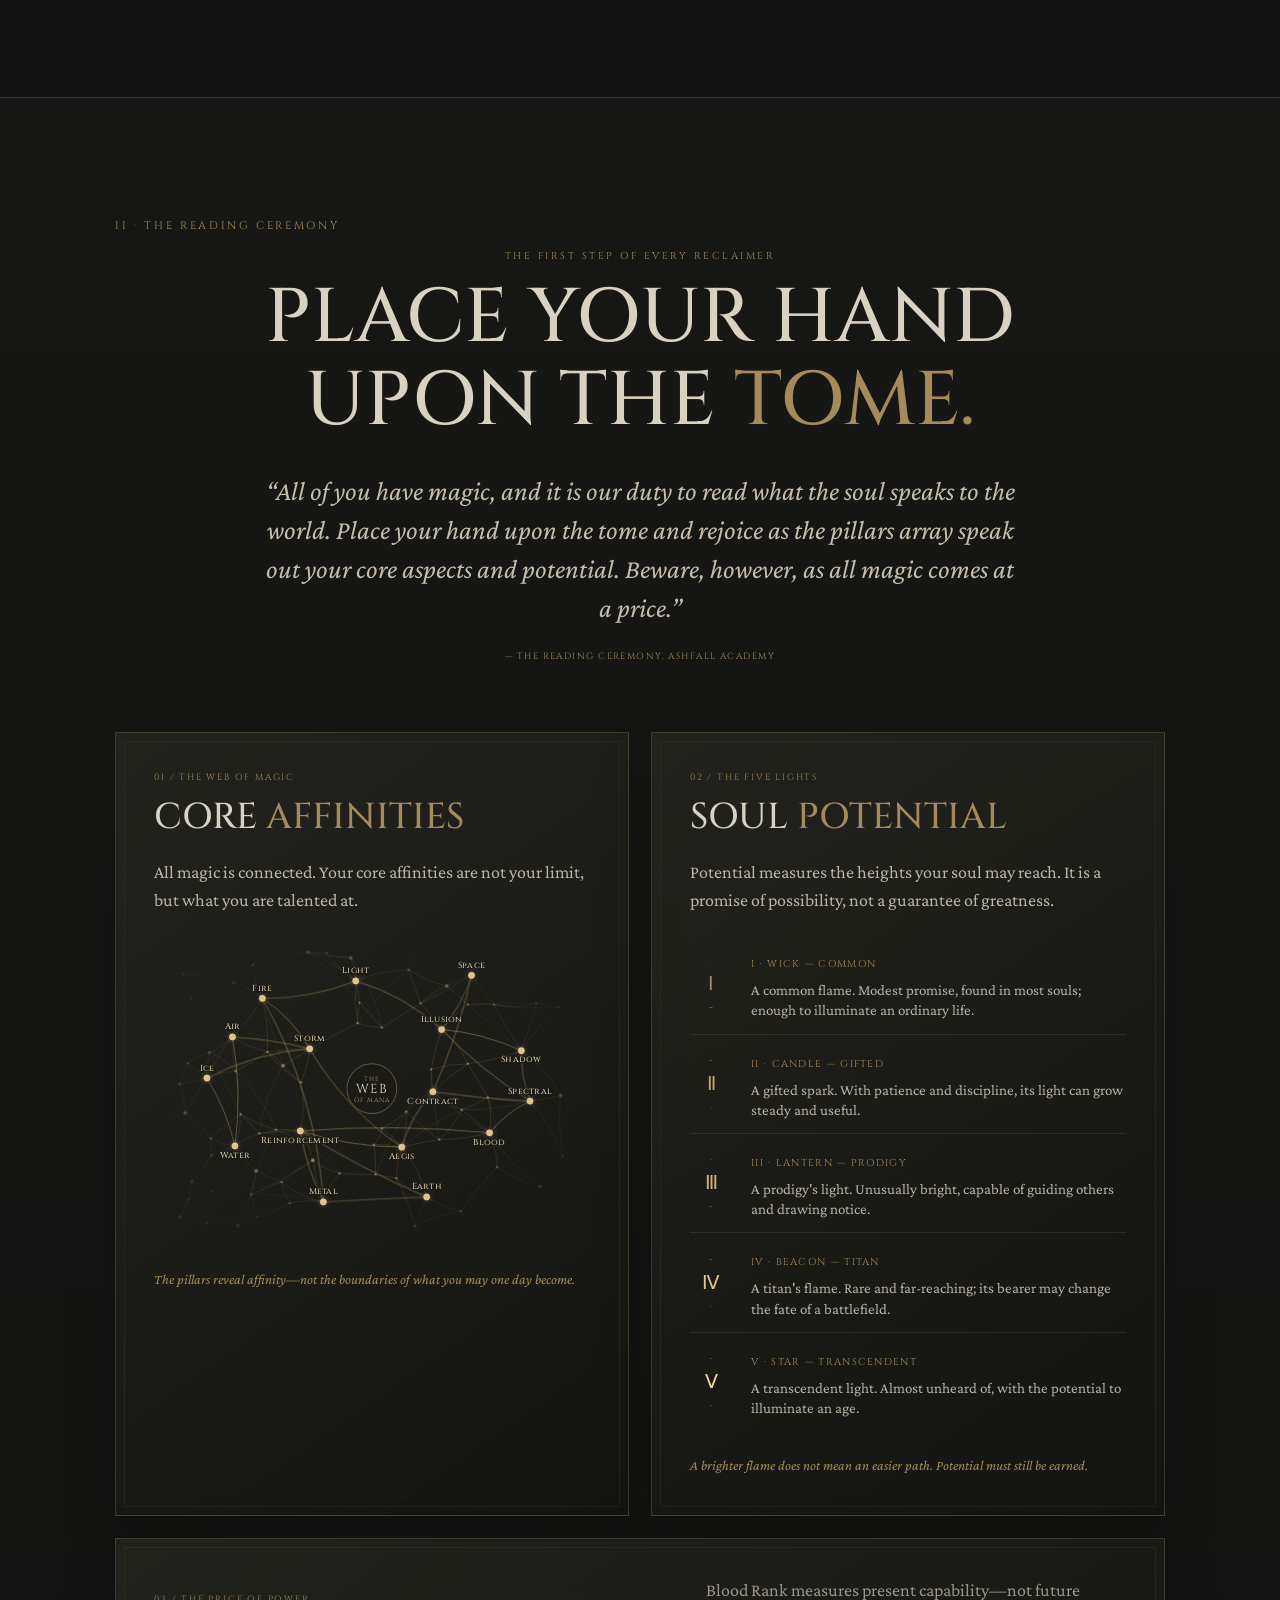
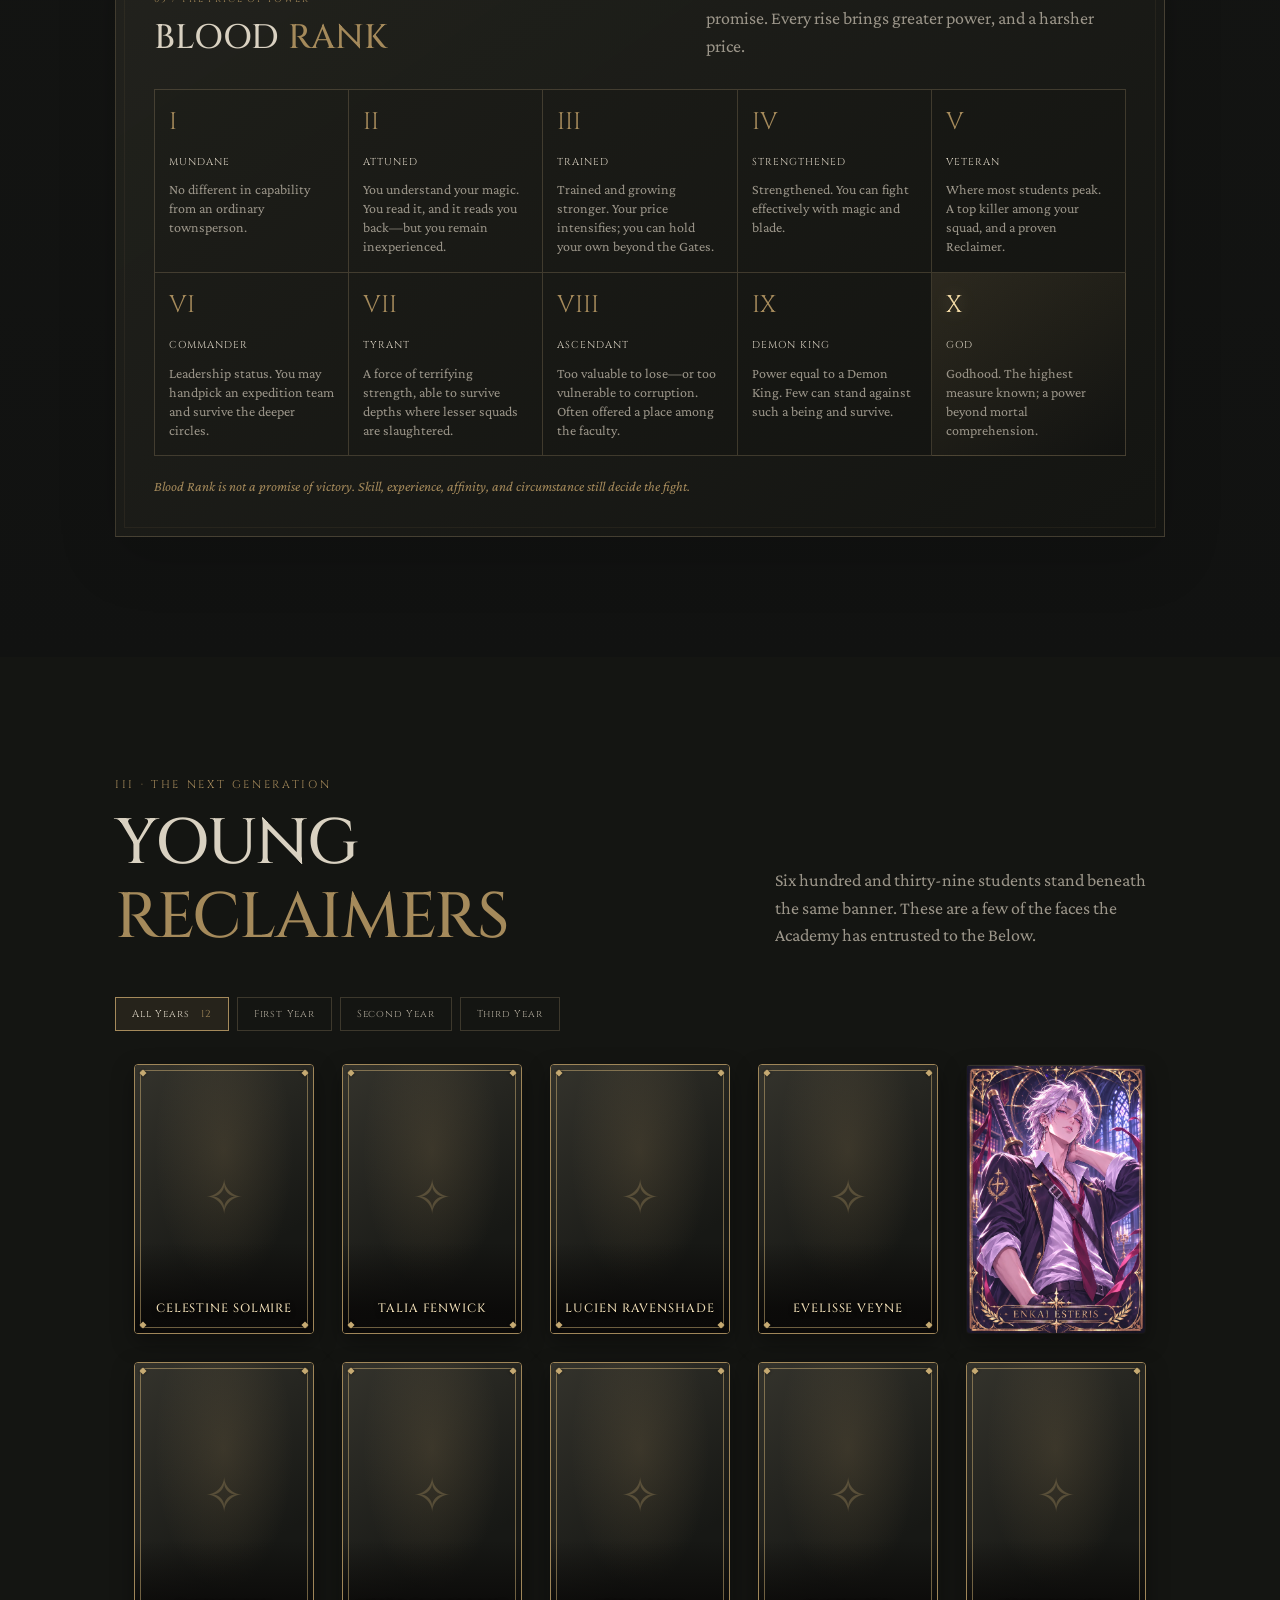
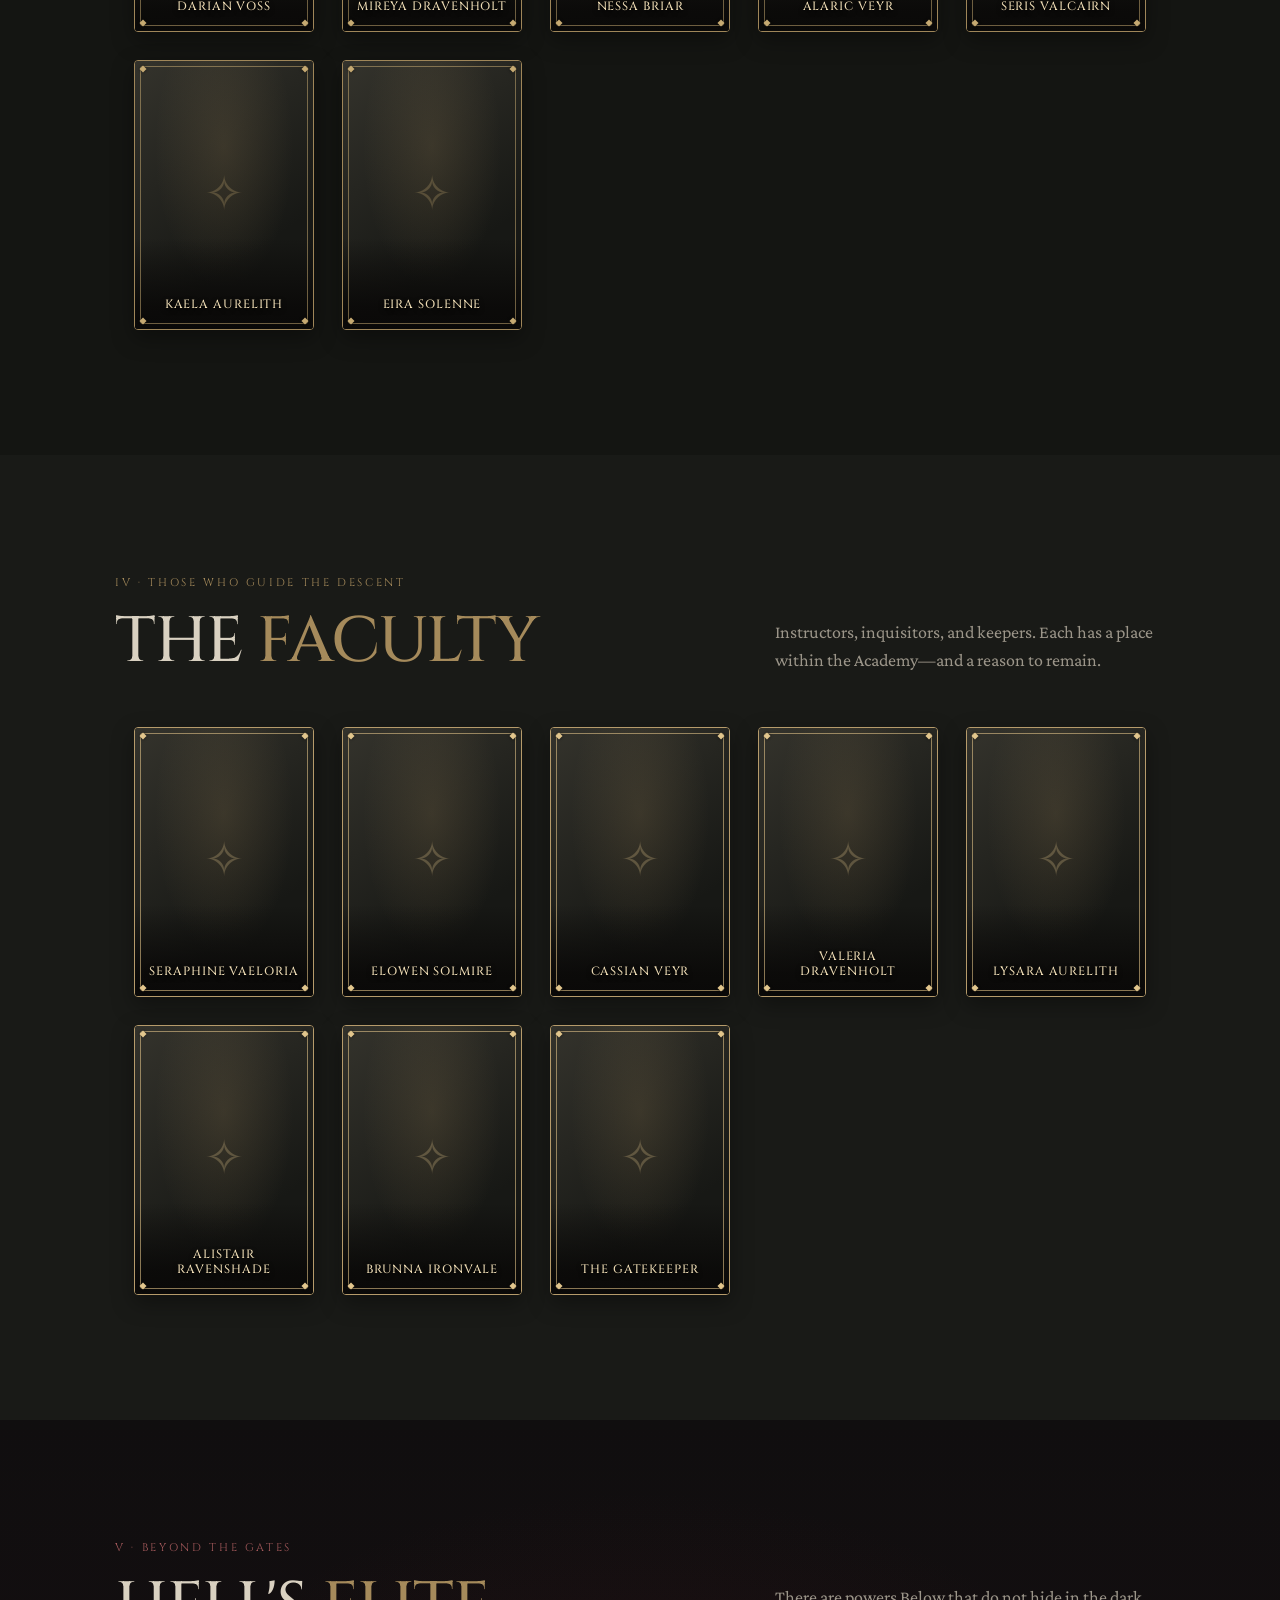
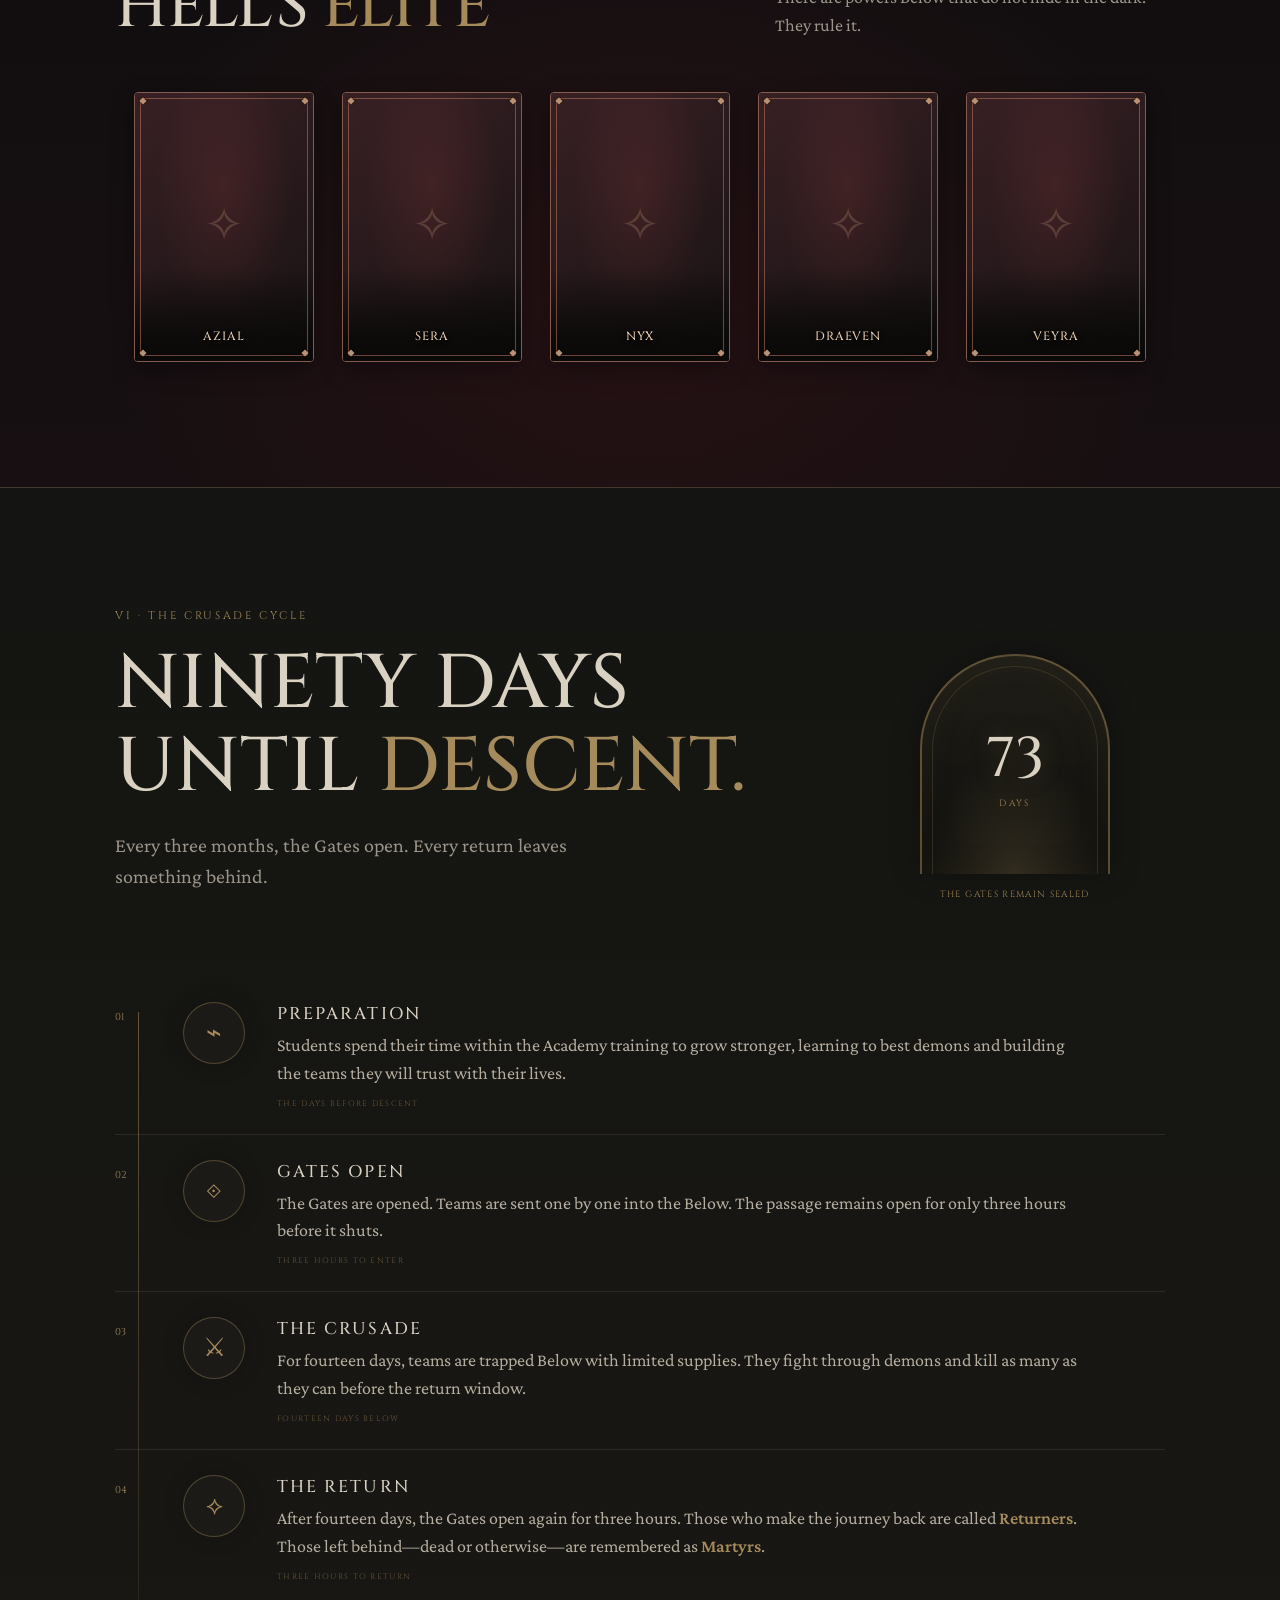
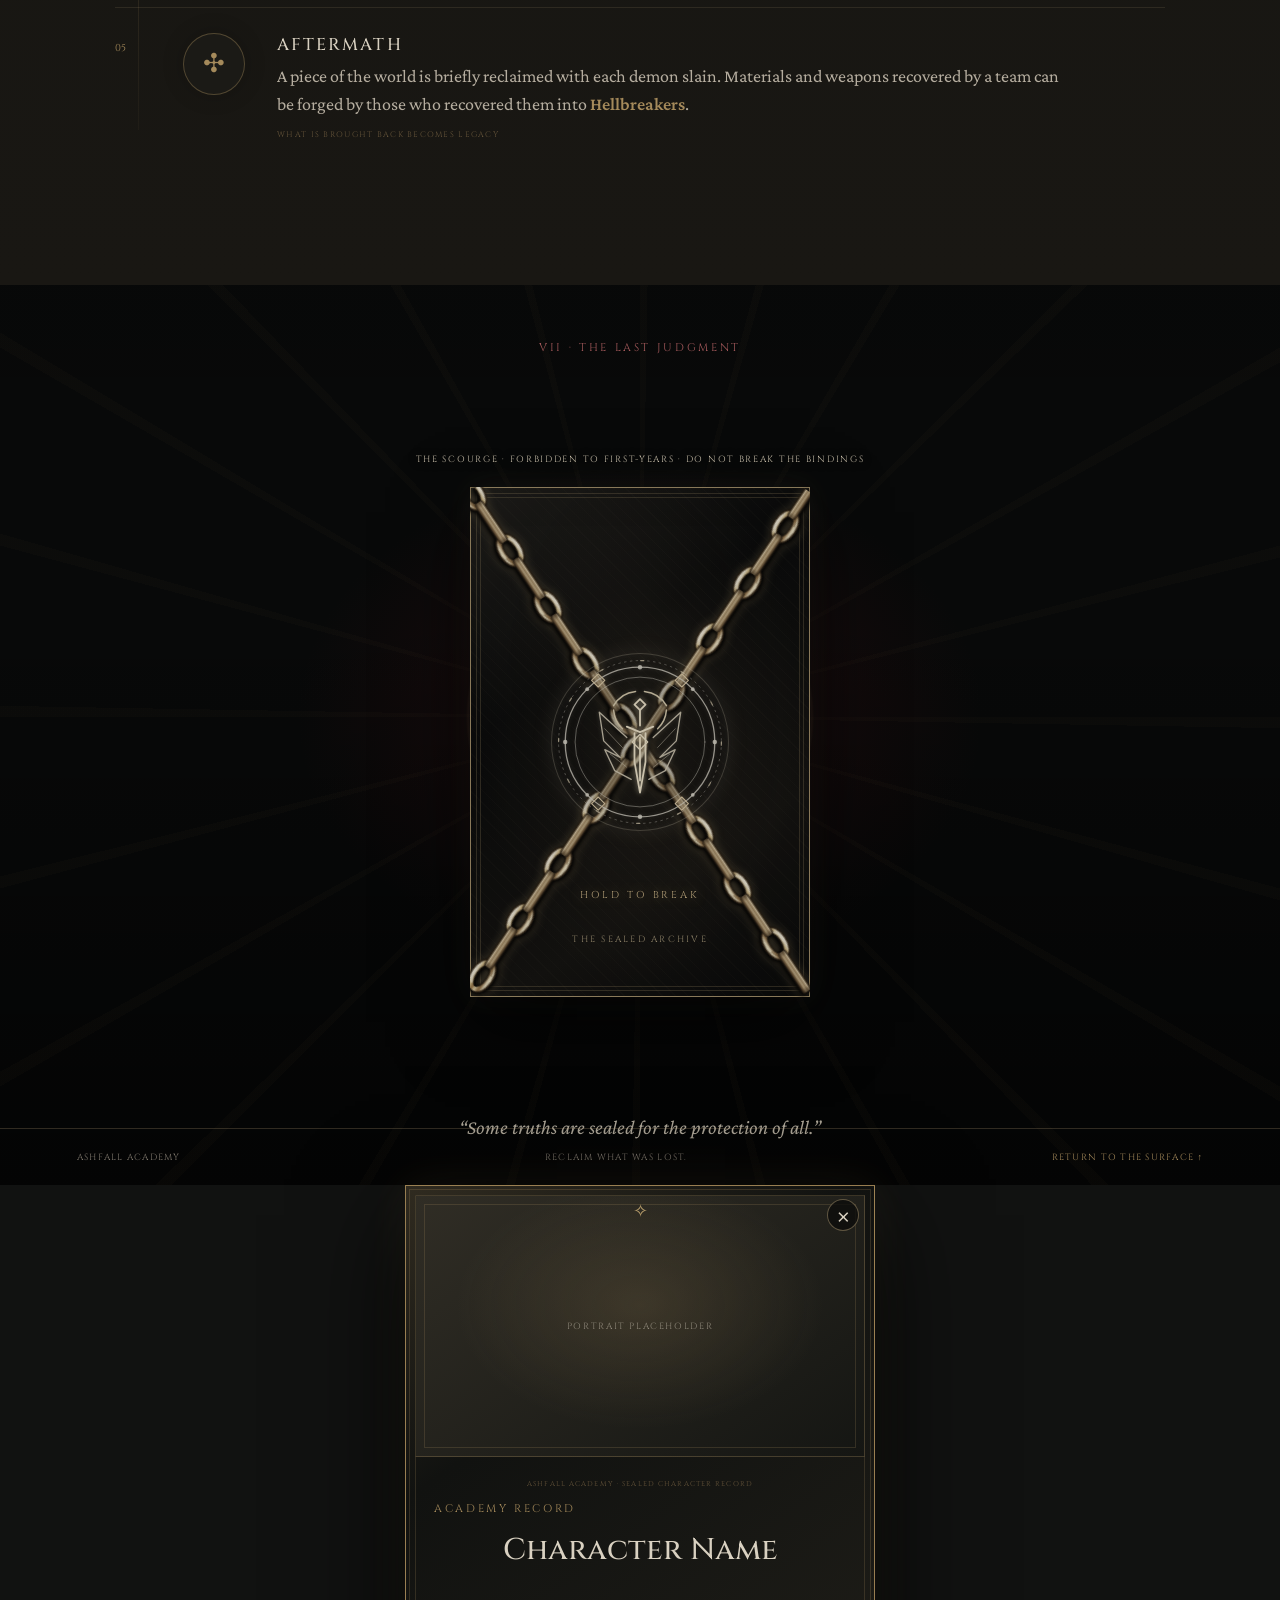
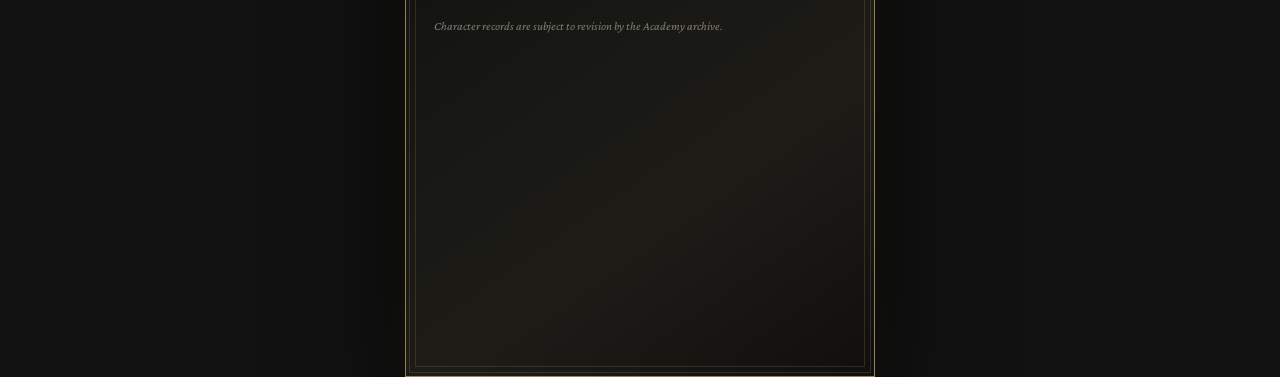
==== commit 950321ca: "Refresh character roster cache for Kaela portrait" ====
--- a/index.html
+++ b/index.html
@@ -541,7 +541,7 @@
     </div>
   </dialog>
 
-  <script src="js/characters.js?v=20261126-26"></script>
+  <script src="js/characters.js?v=20261128-01"></script>
   <script src="js/site.js?v=20261126-27"></script>
 </body>
 </html>
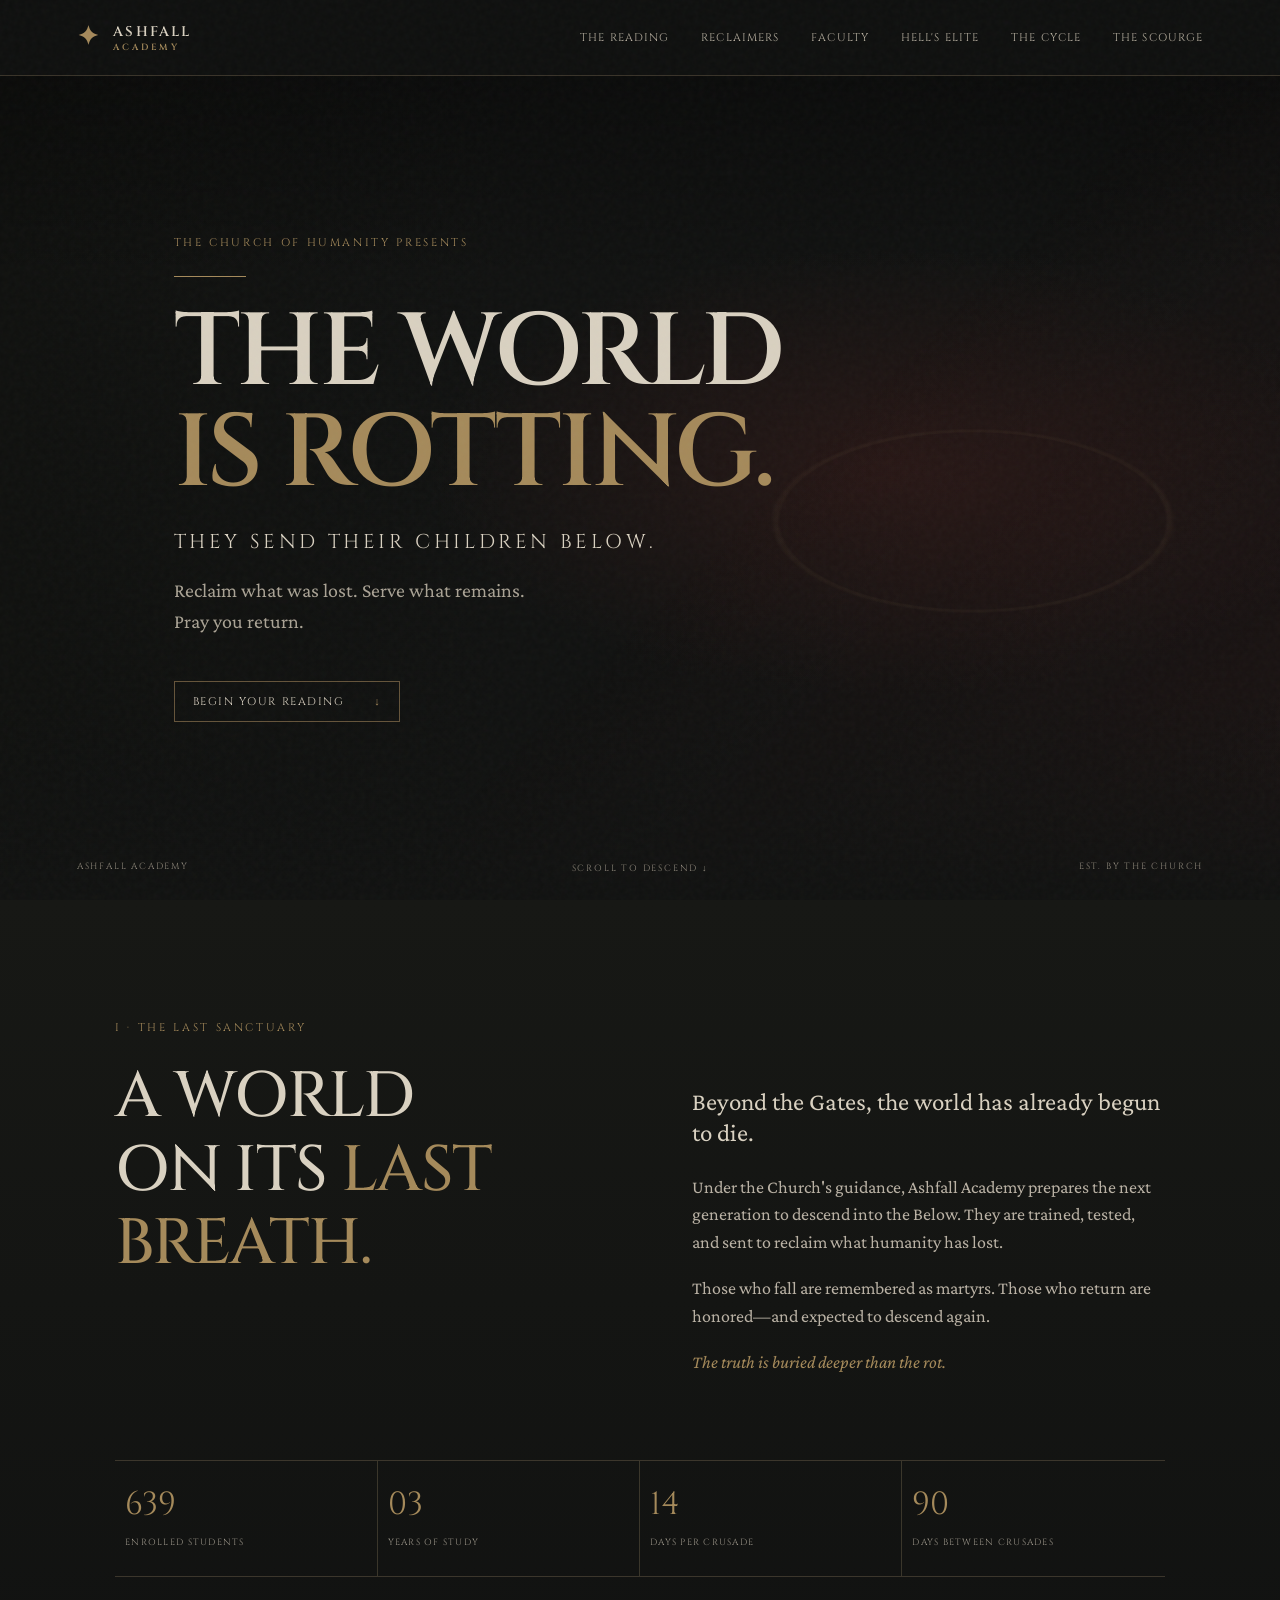
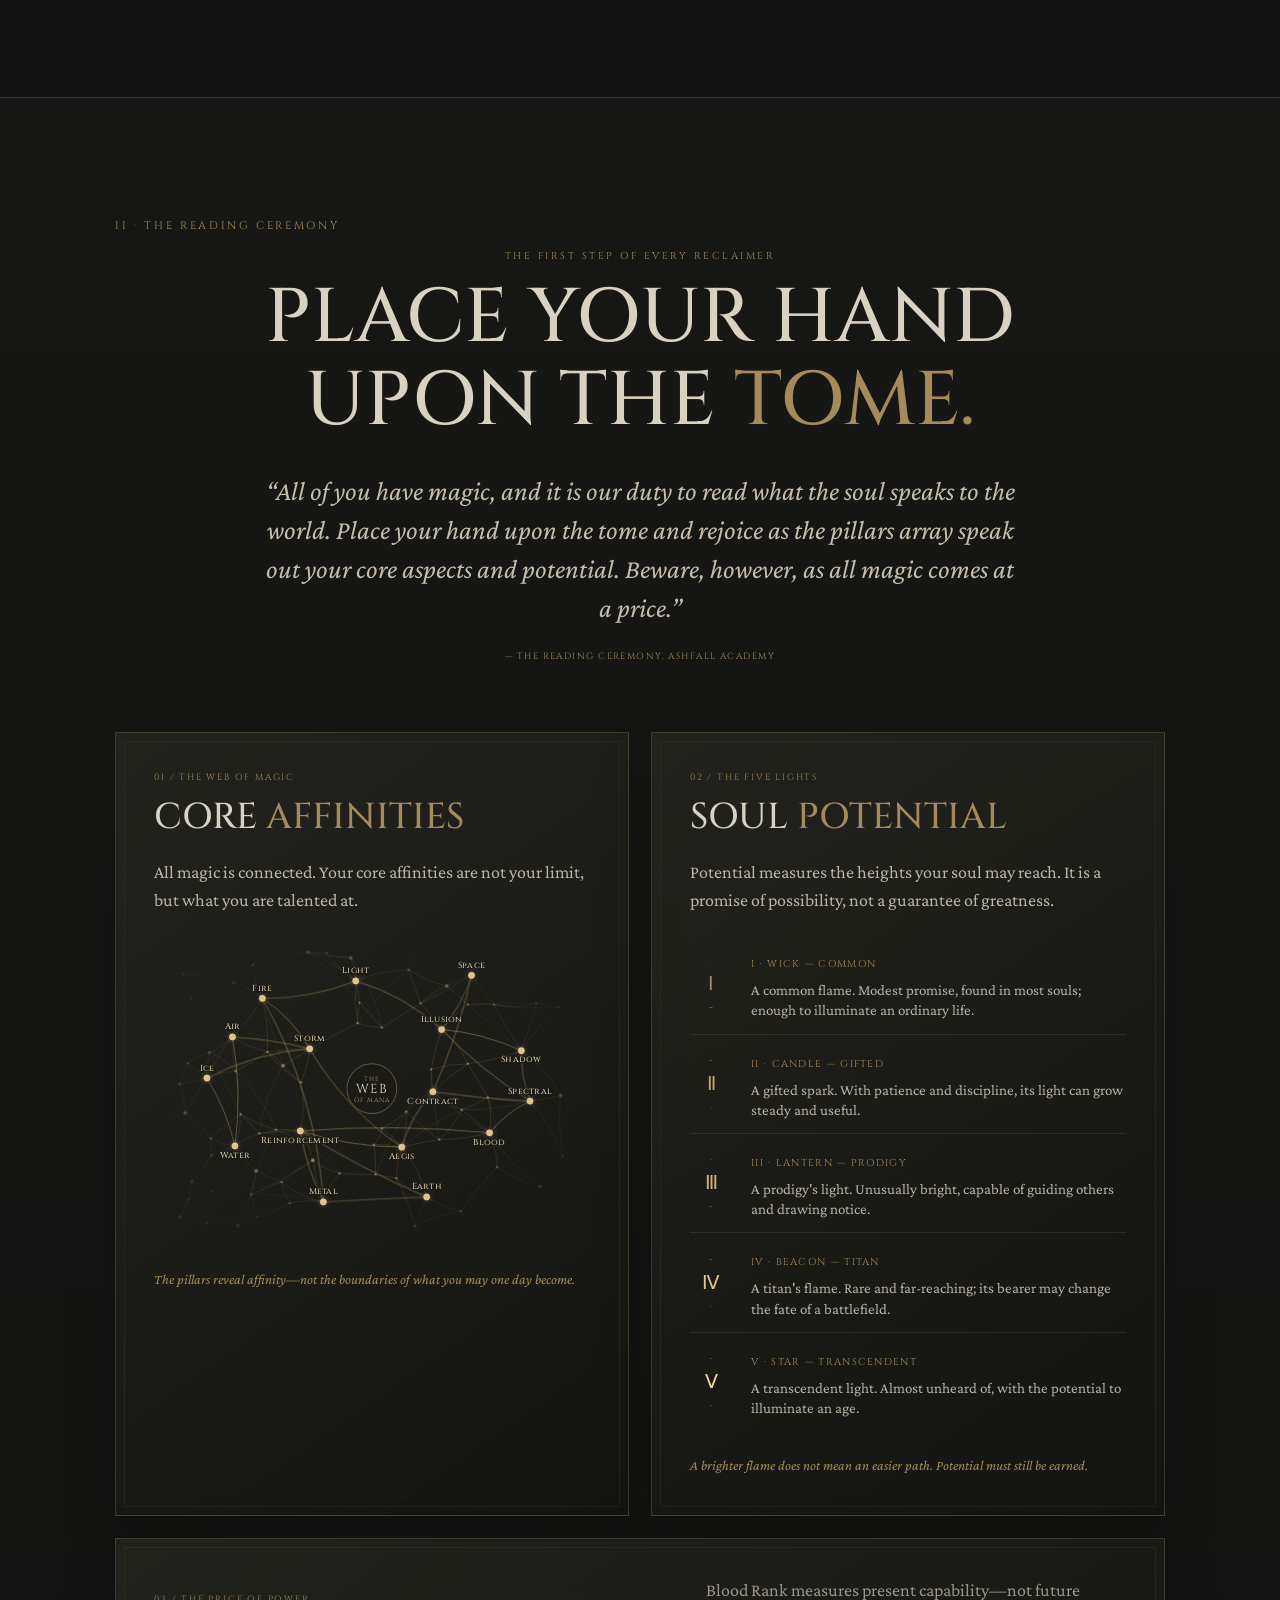
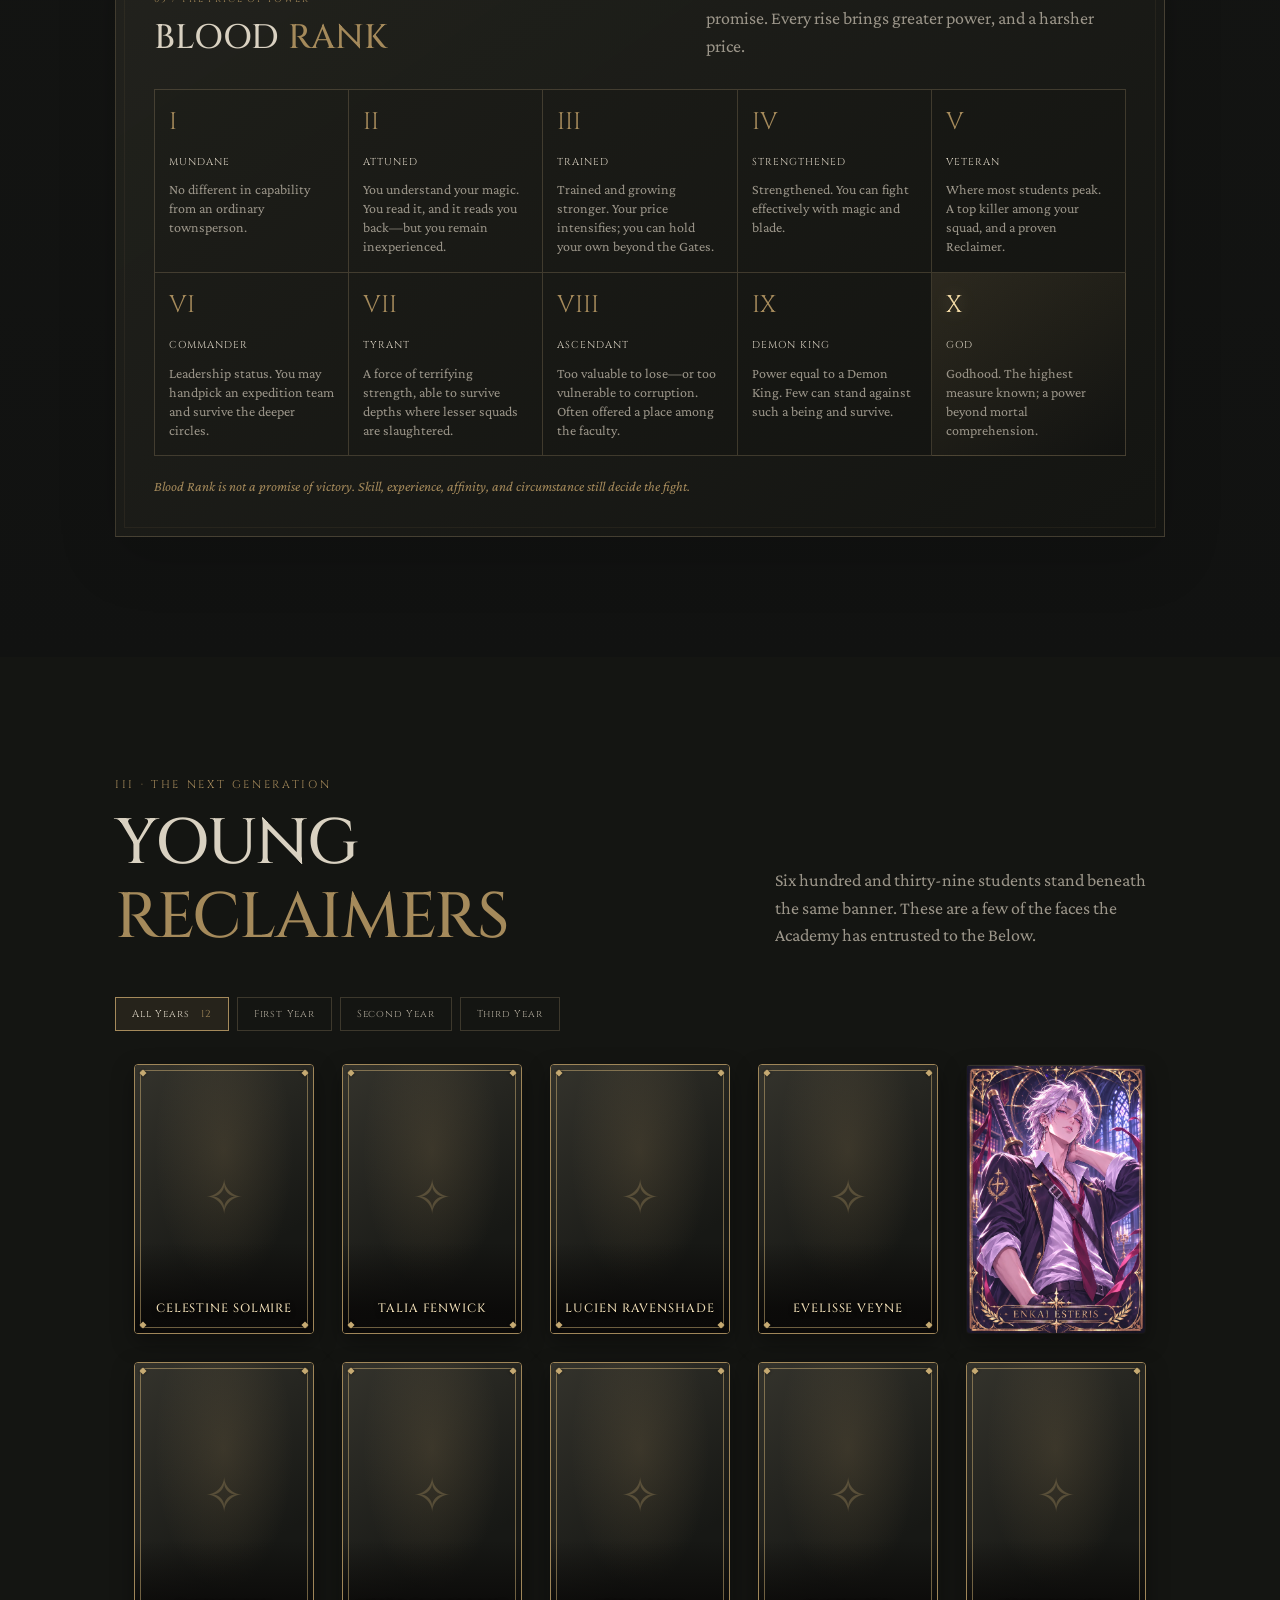
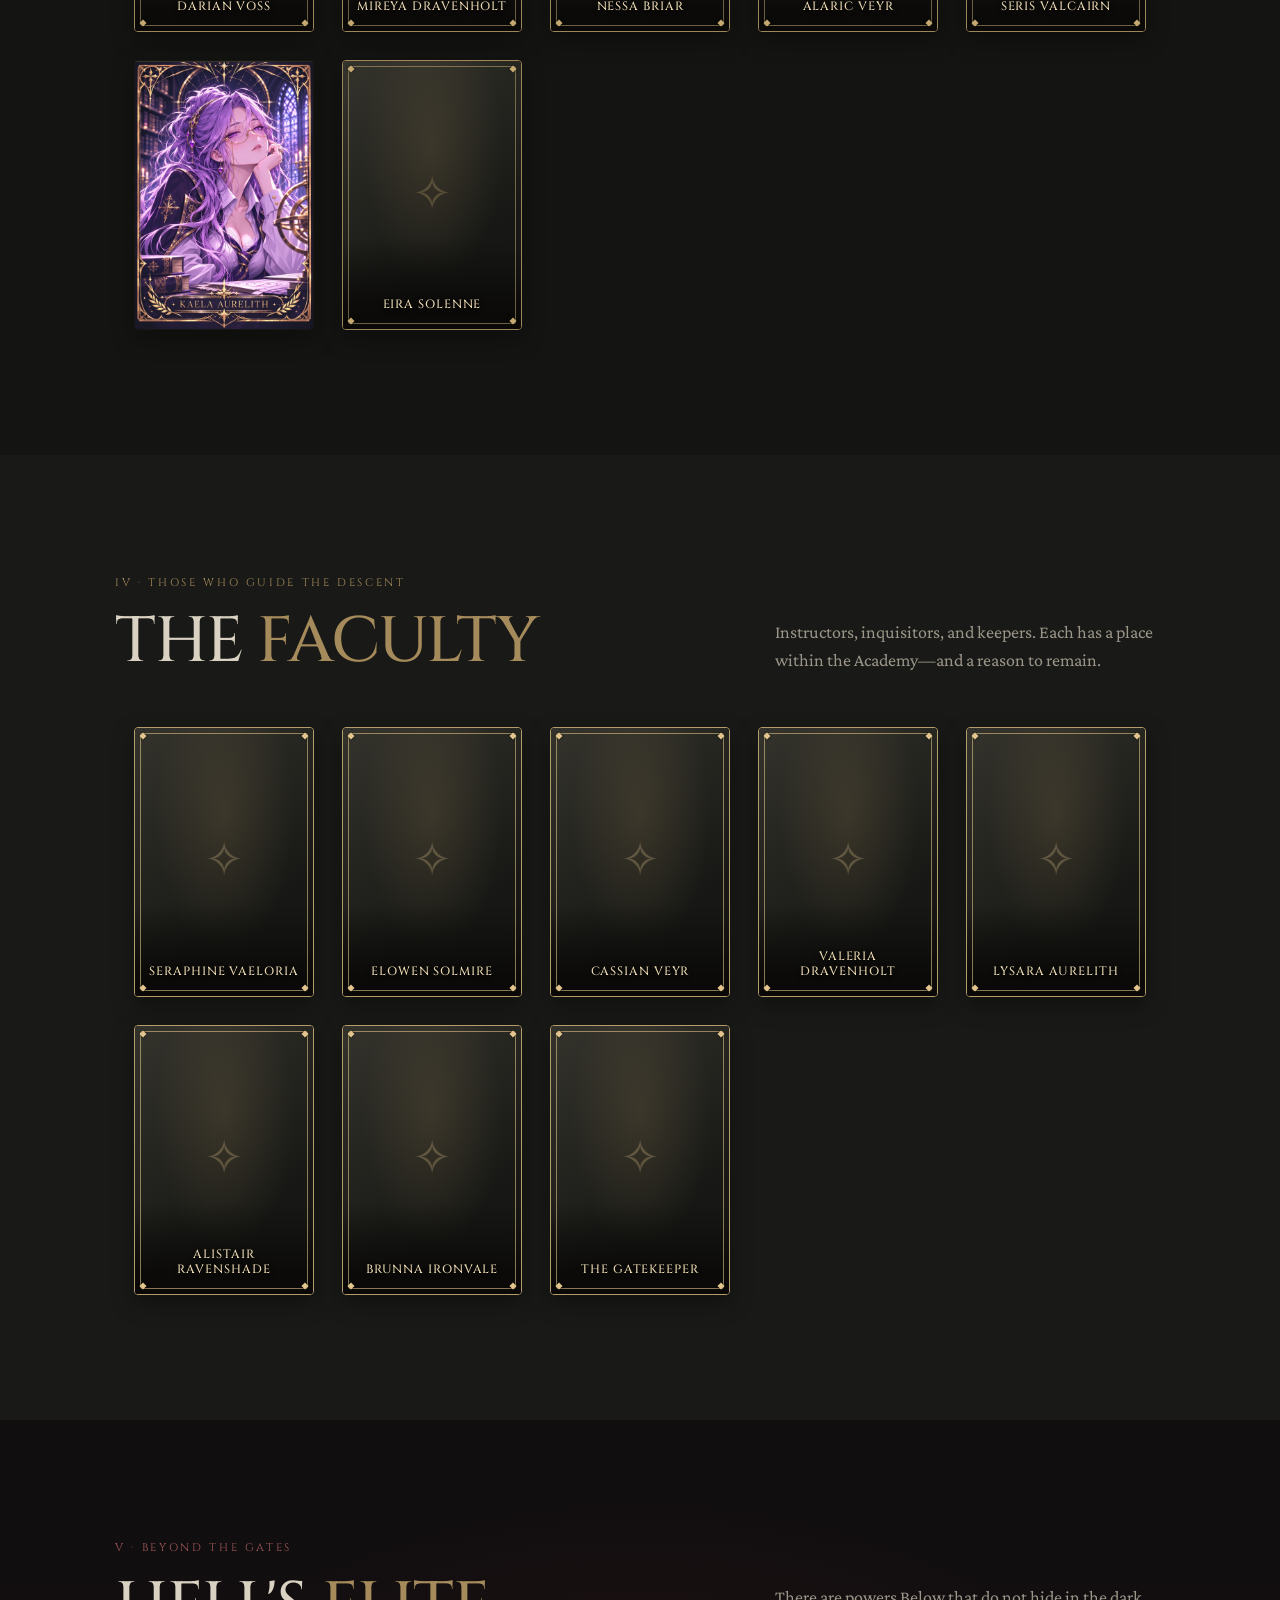
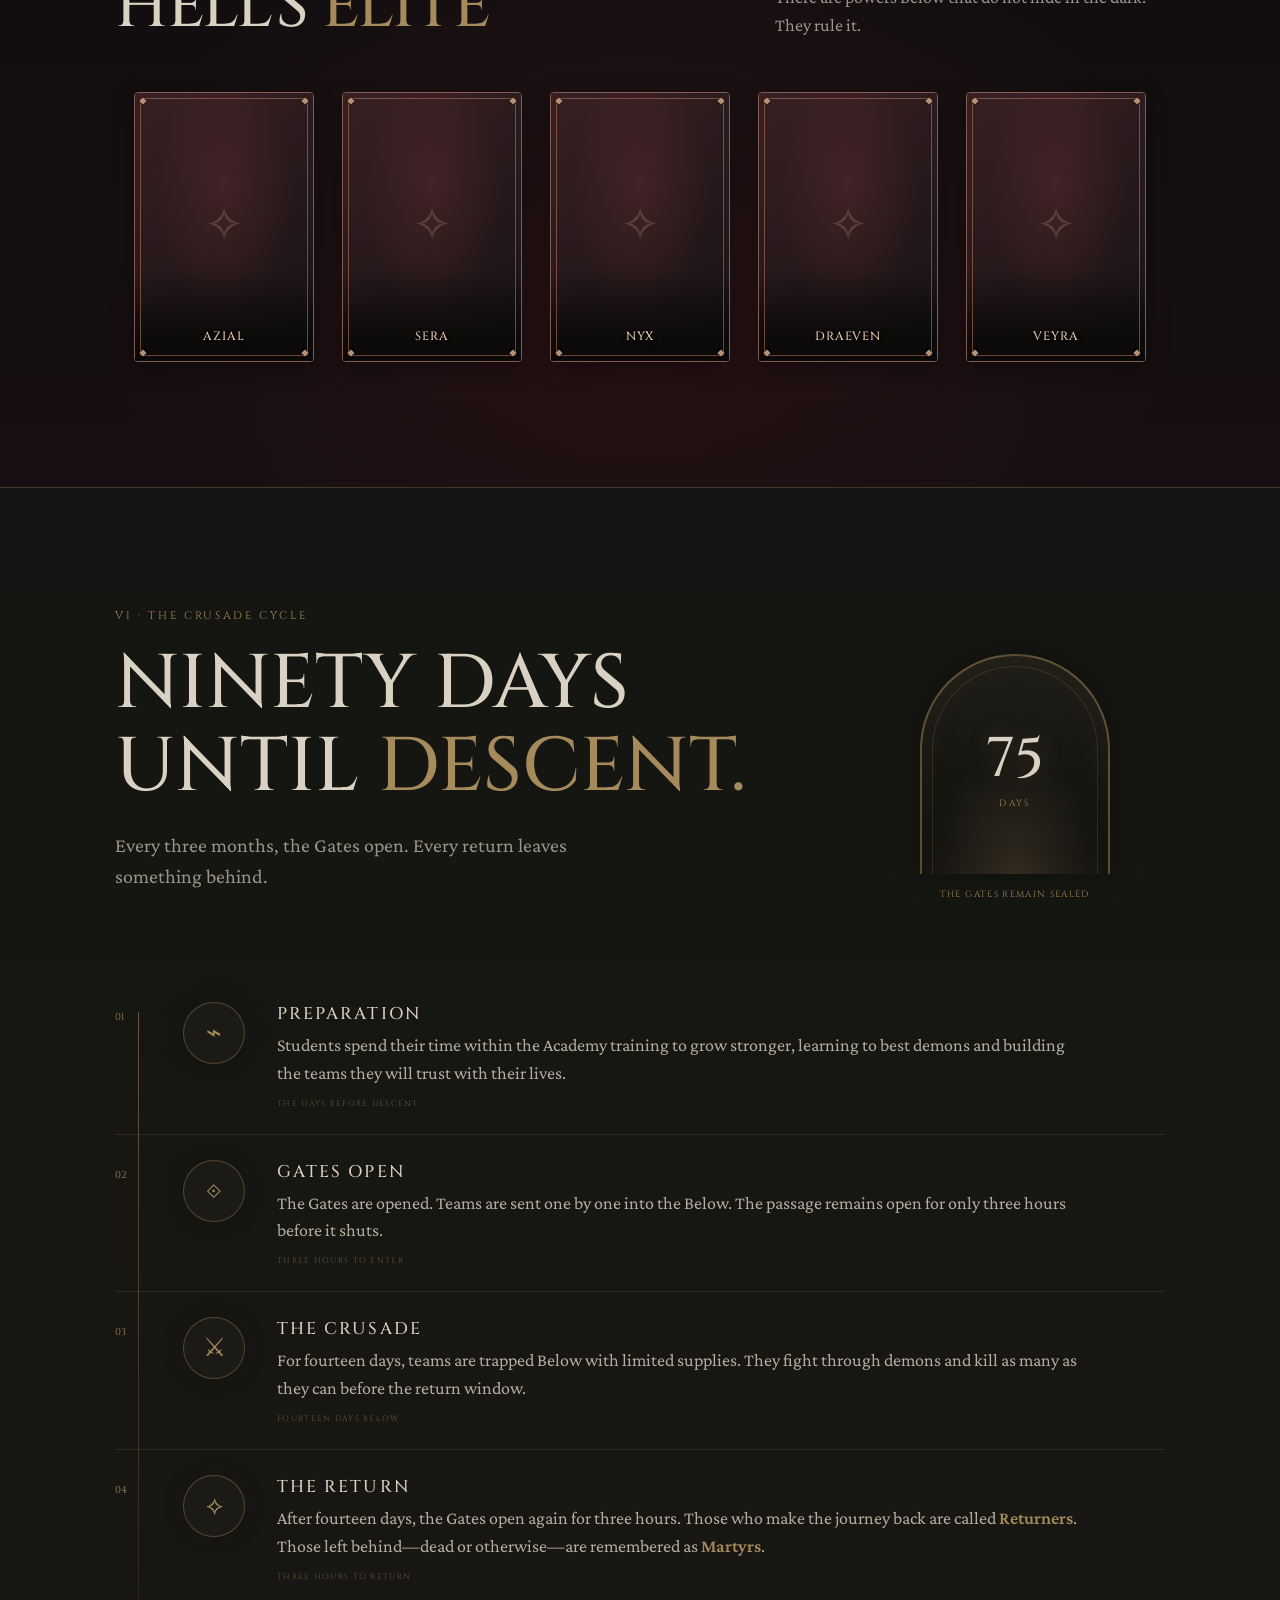
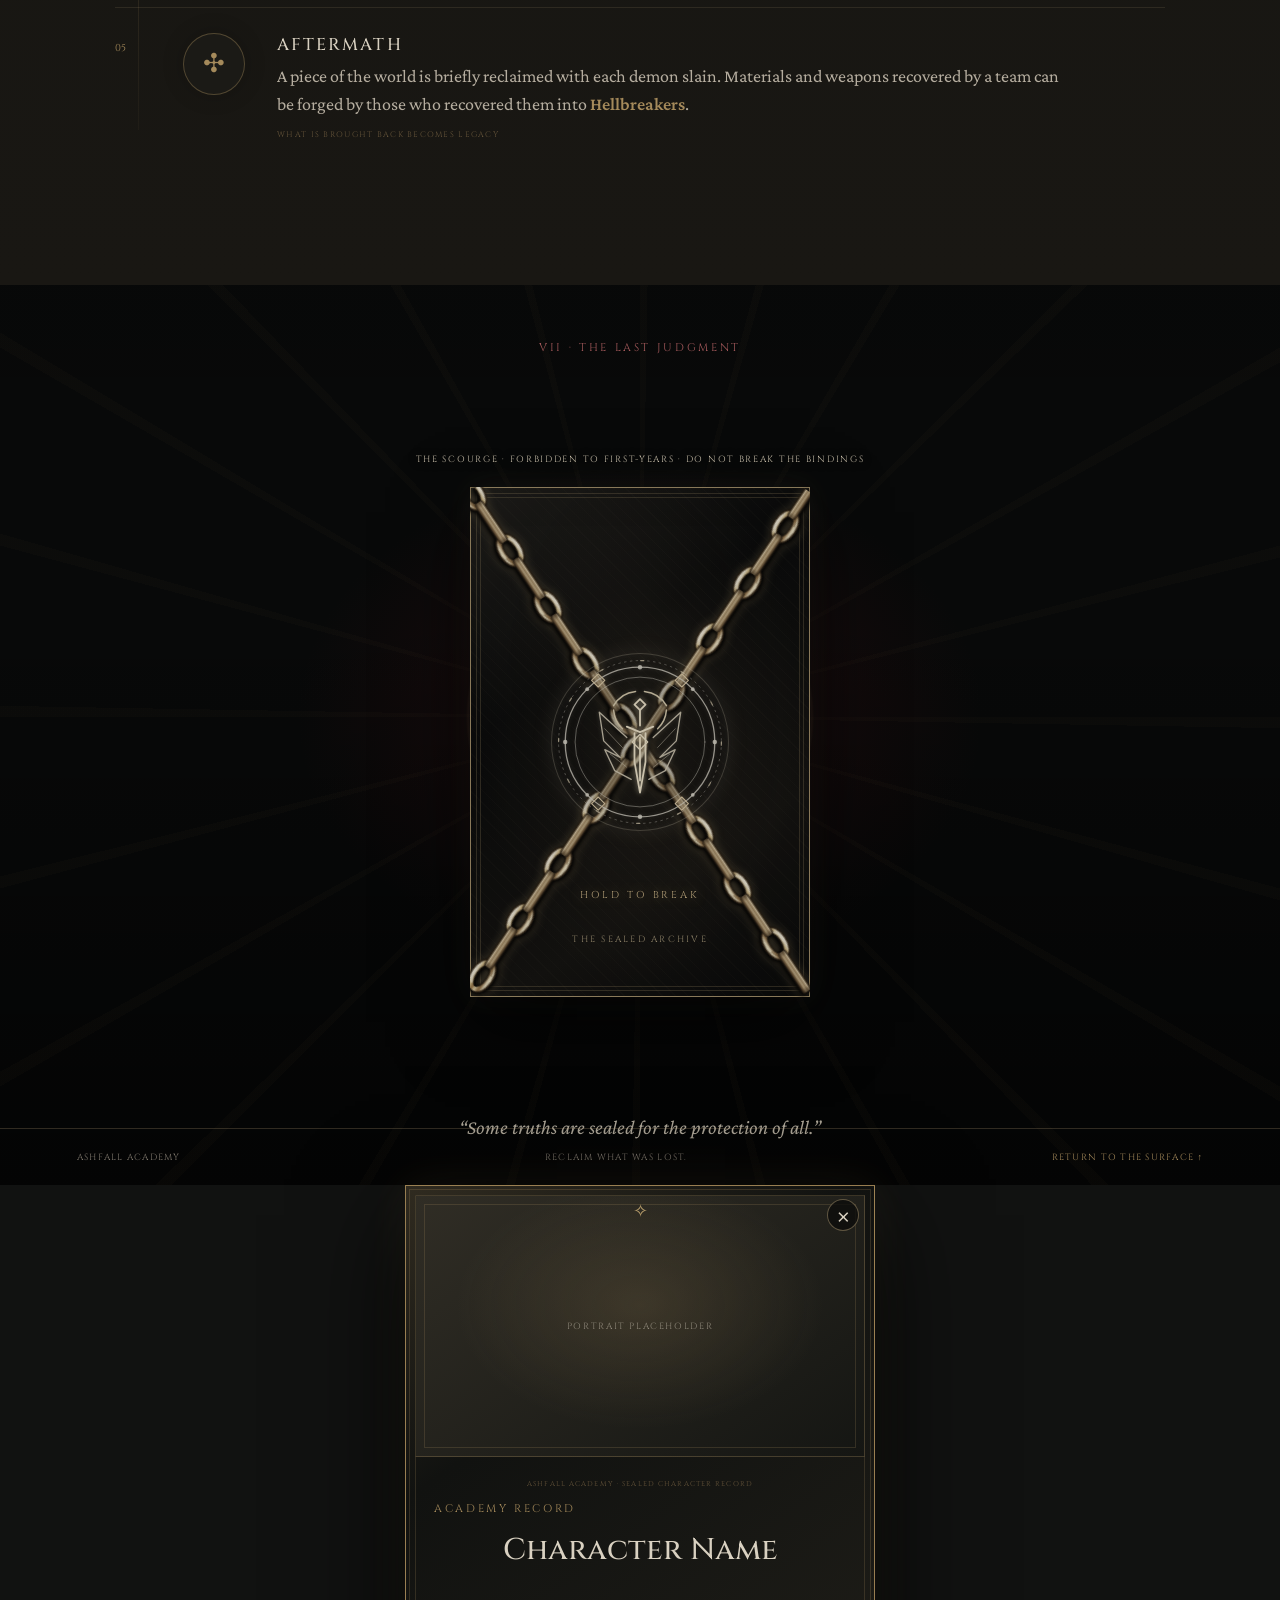
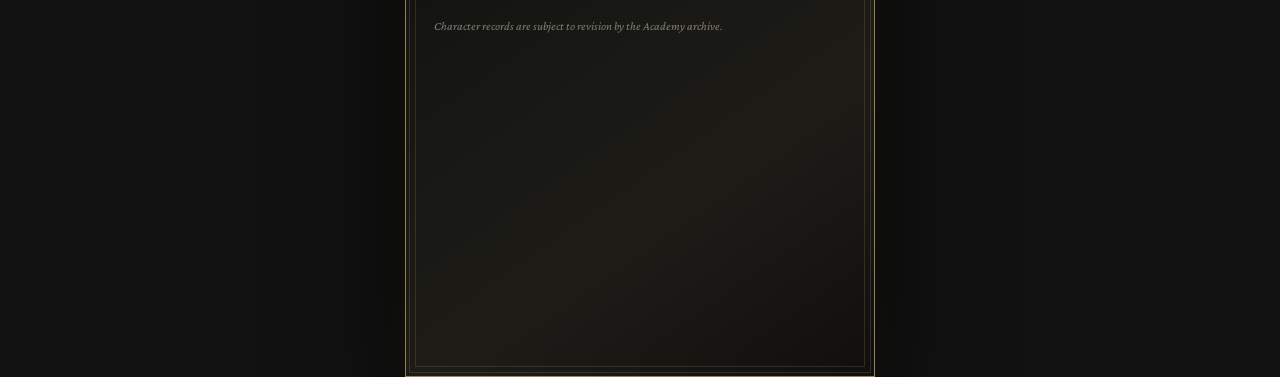
==== commit 584b9e98: "Refresh roster cache for council portraits" ====
--- a/index.html
+++ b/index.html
@@ -541,7 +541,7 @@
     </div>
   </dialog>
 
-  <script src="js/characters.js?v=20261128-01"></script>
+  <script src="js/characters.js?v=20261128-02"></script>
   <script src="js/site.js?v=20261126-27"></script>
 </body>
 </html>
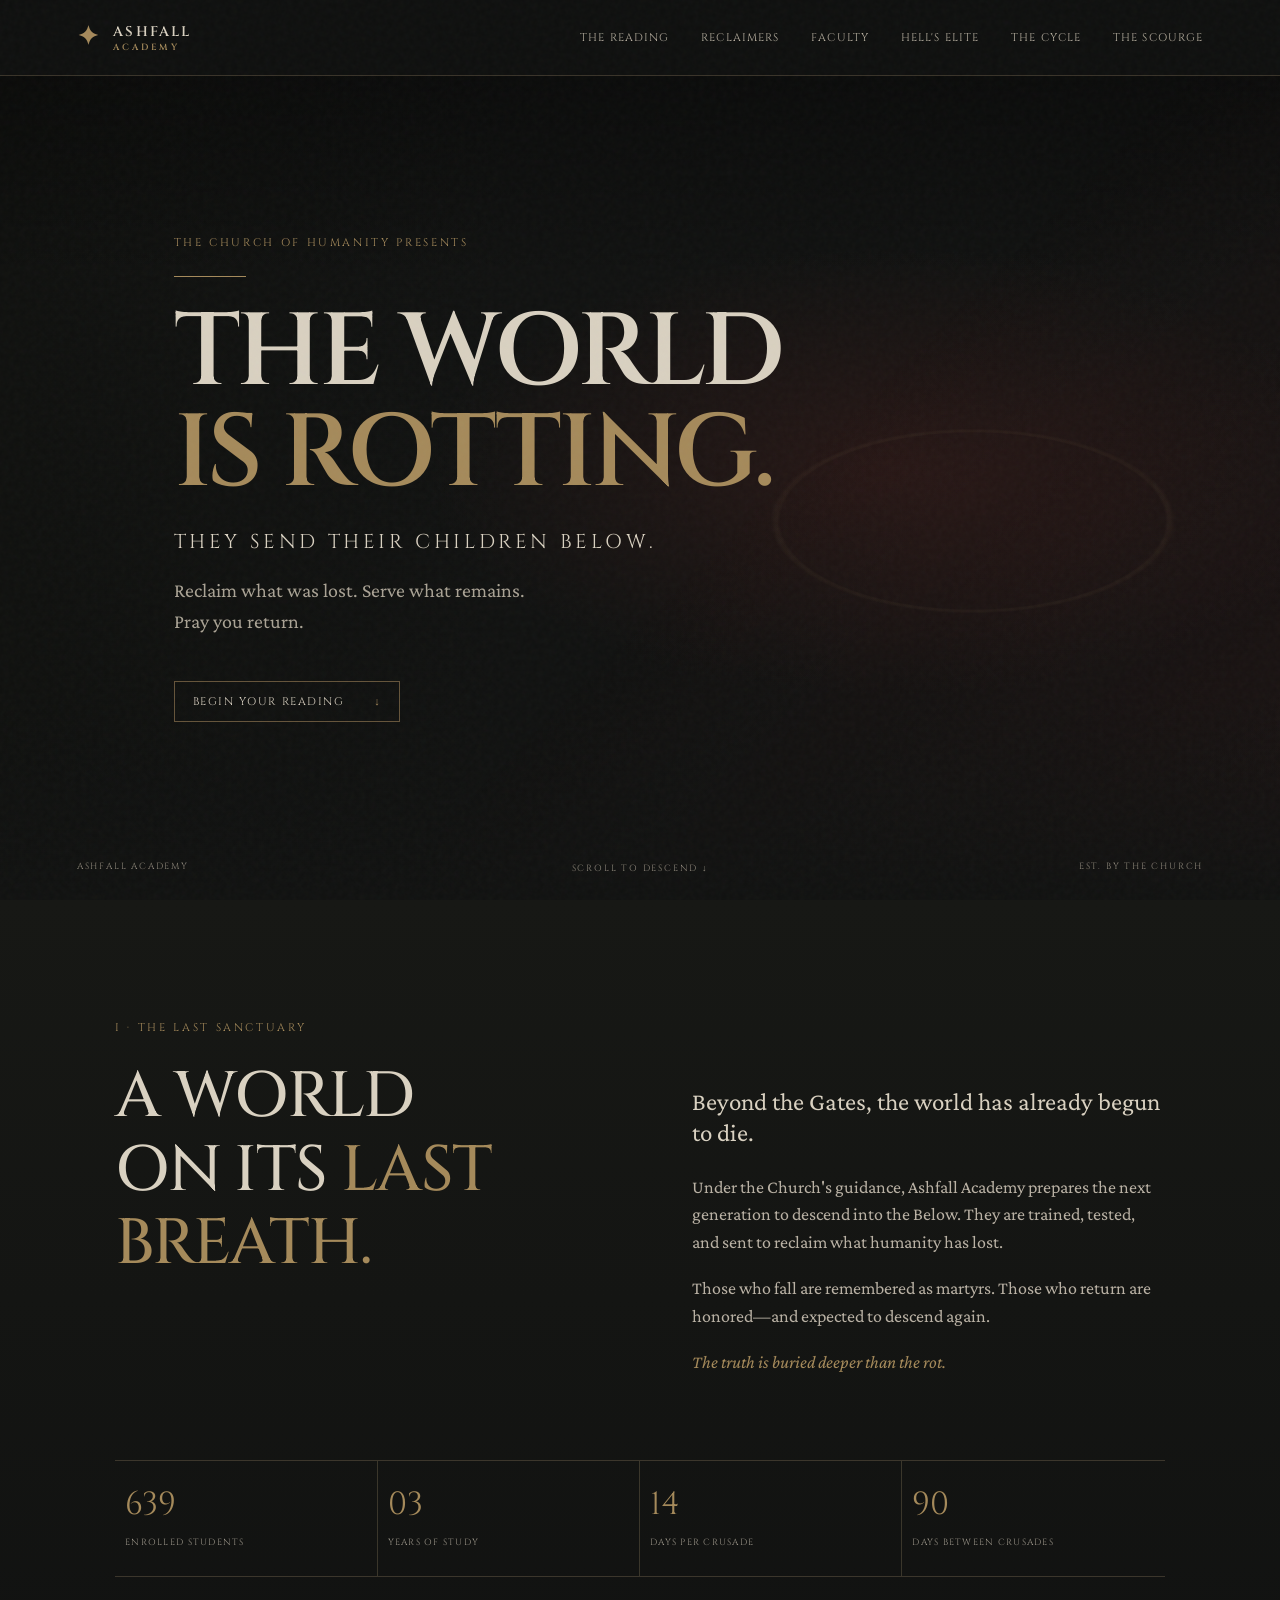
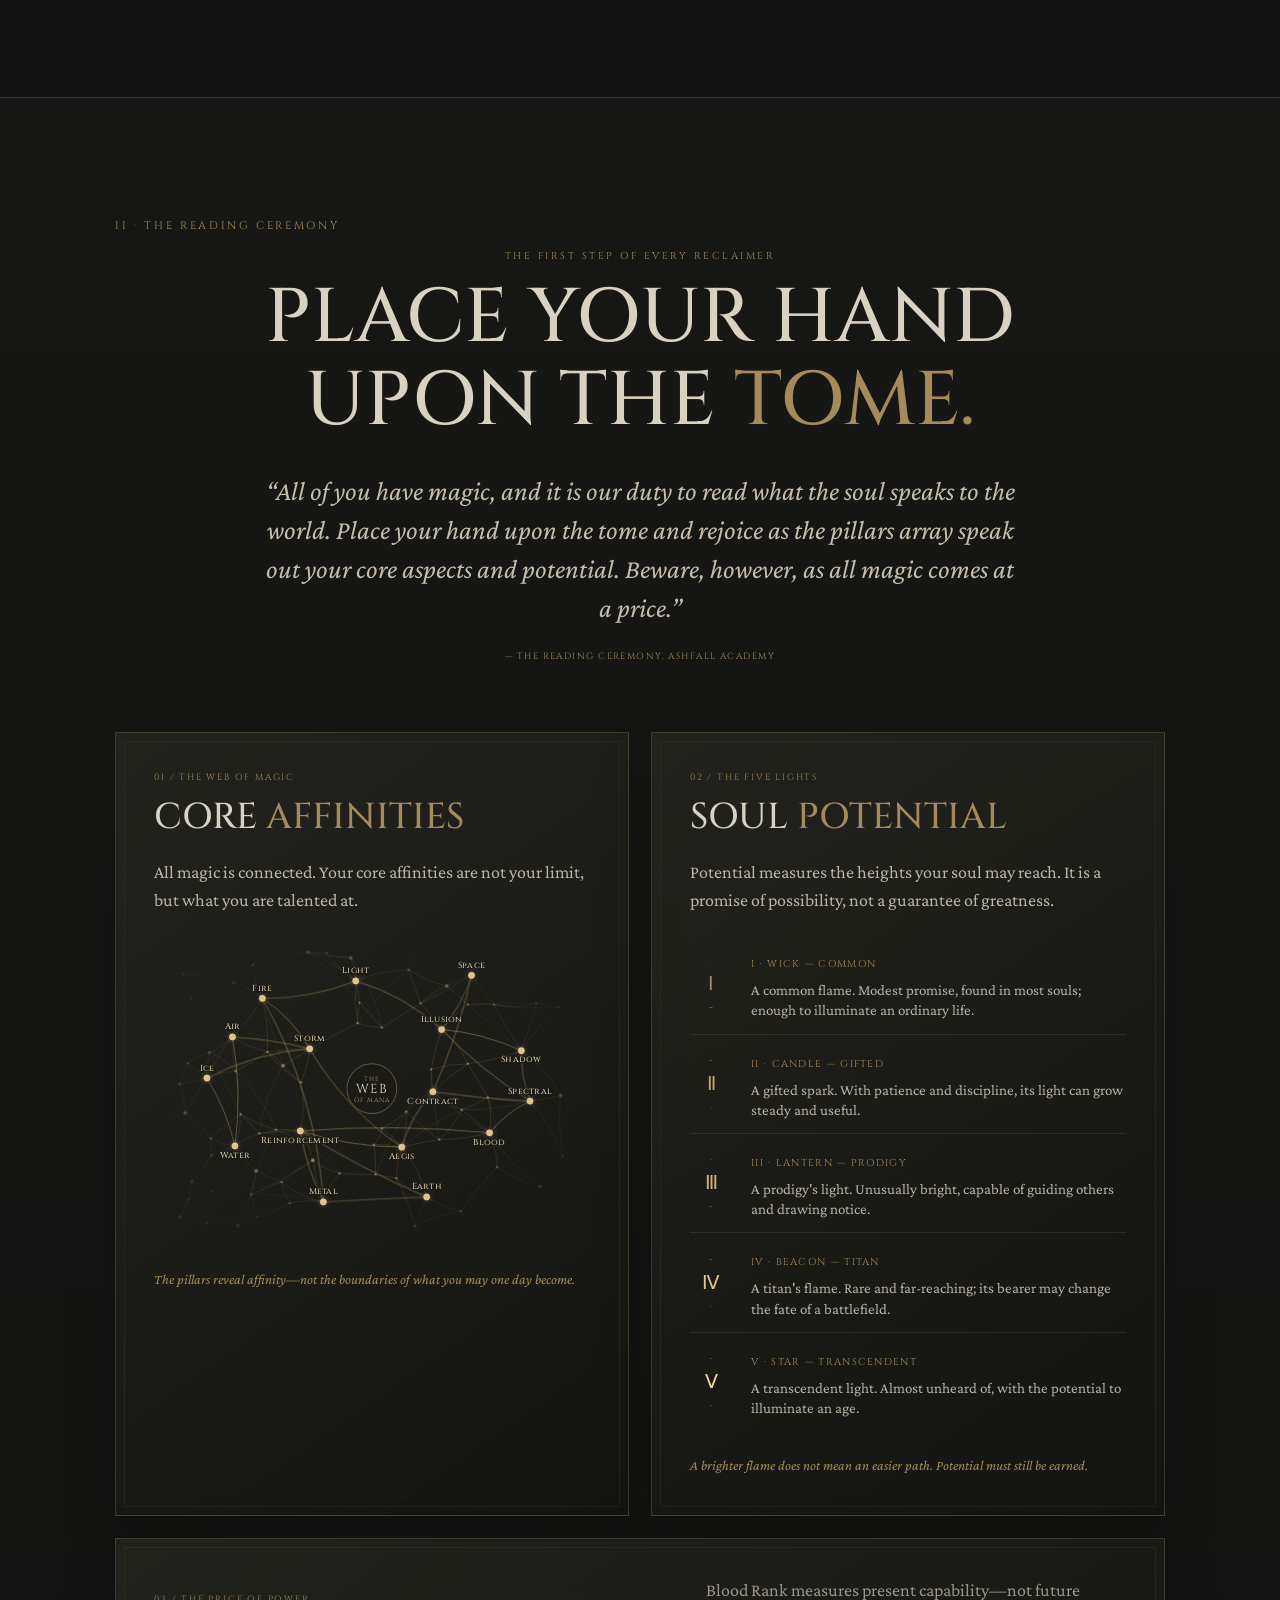
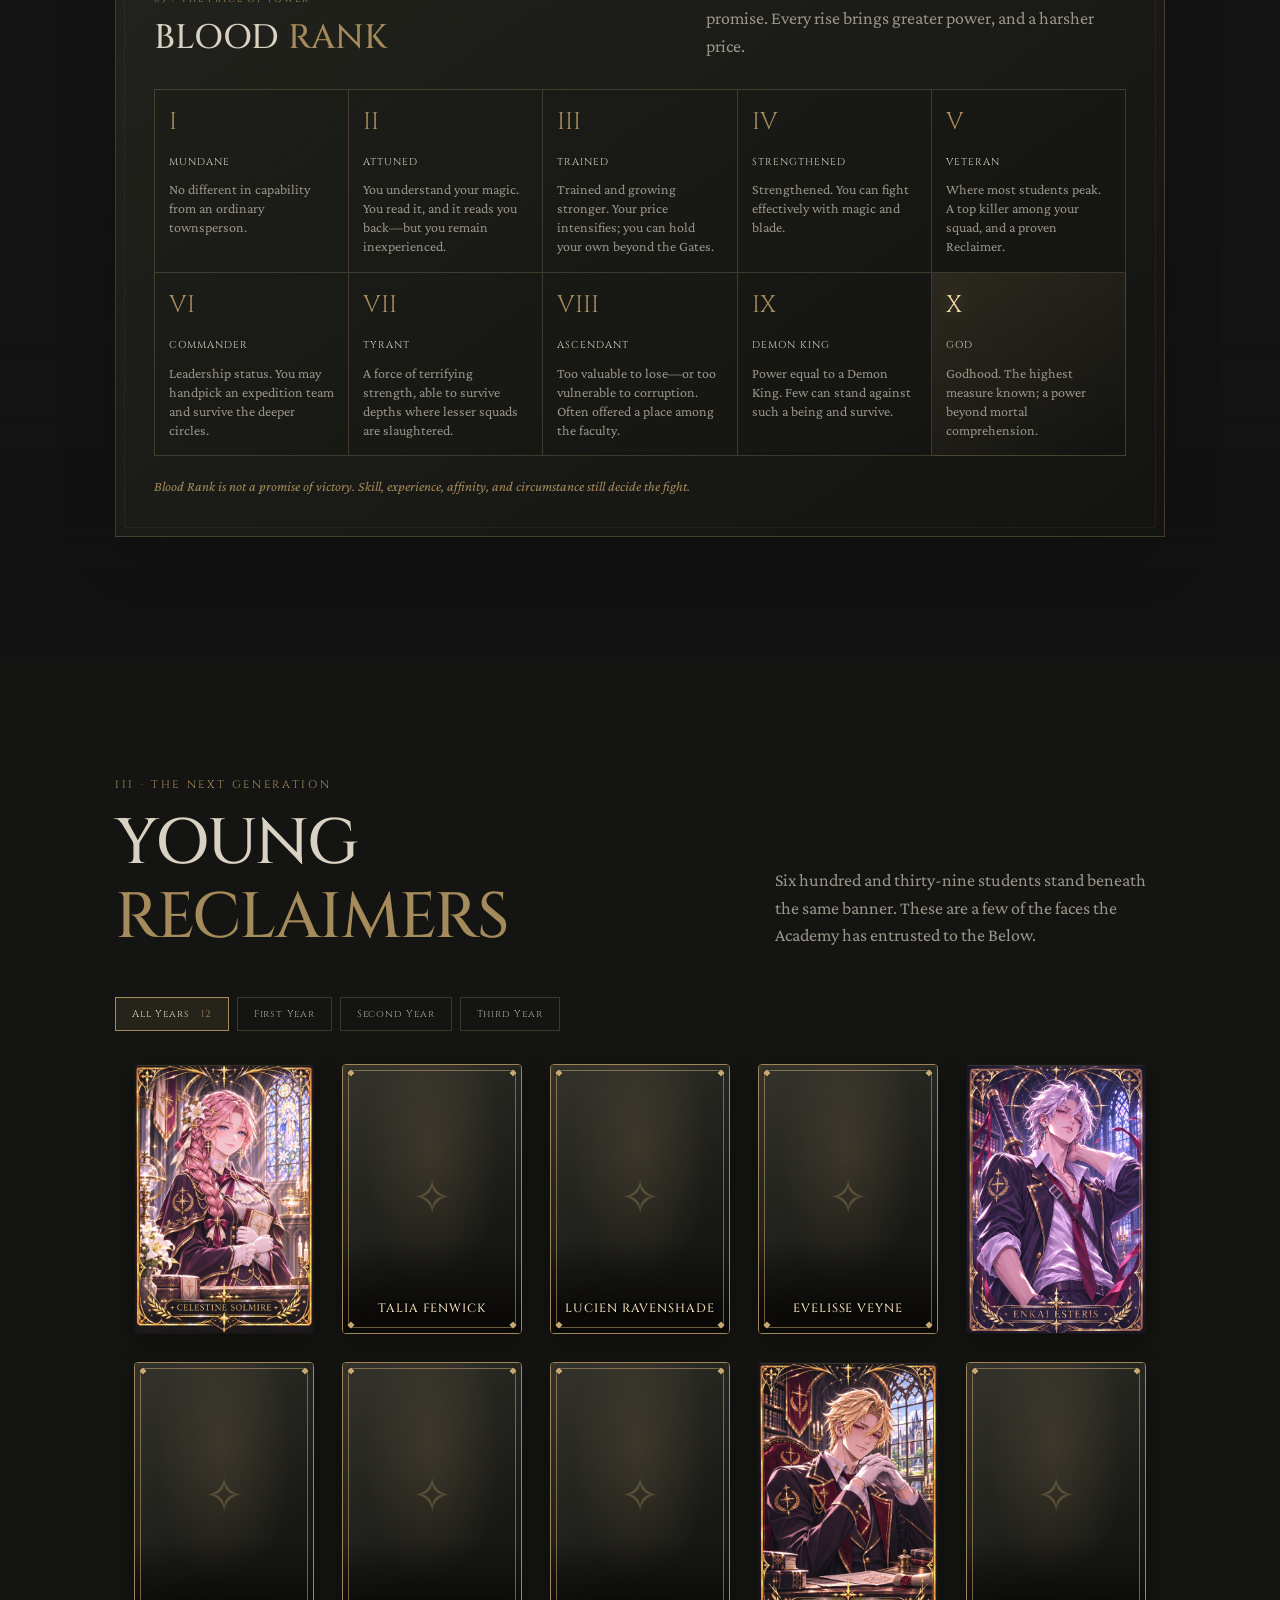
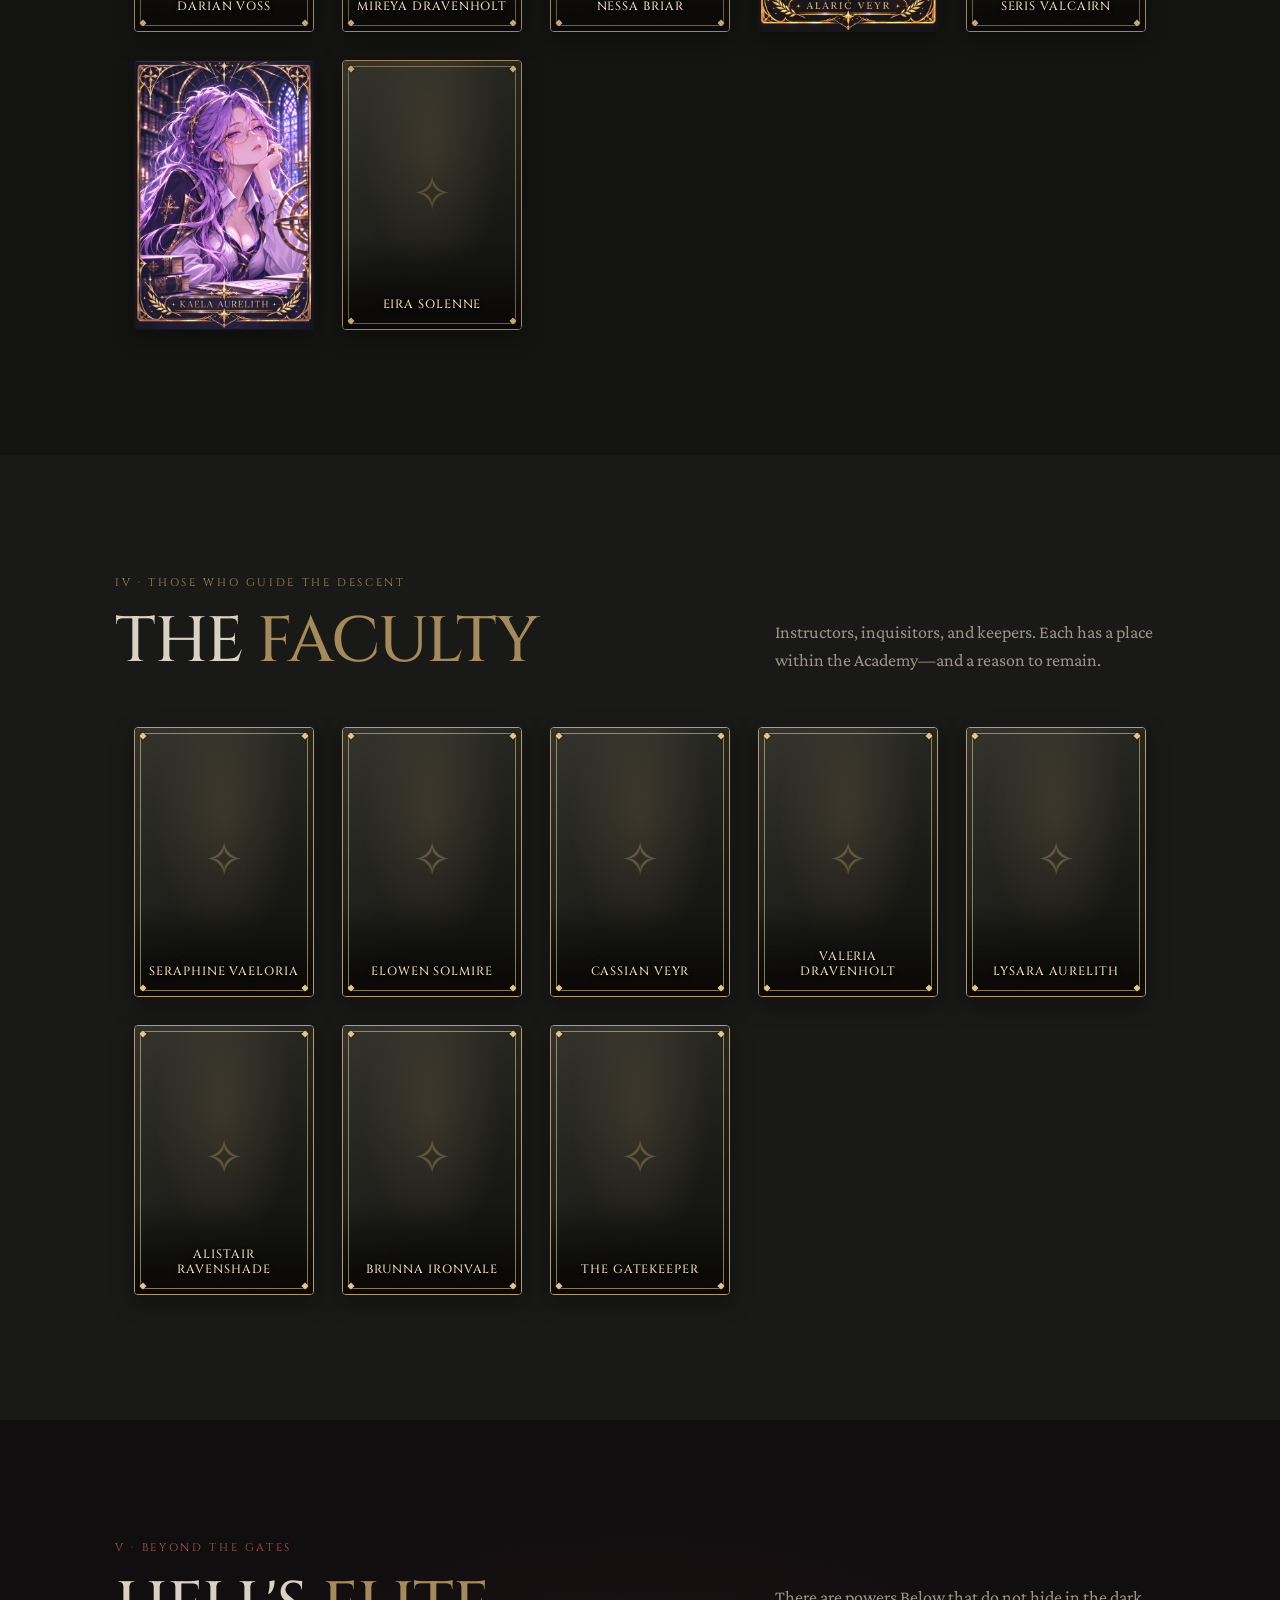
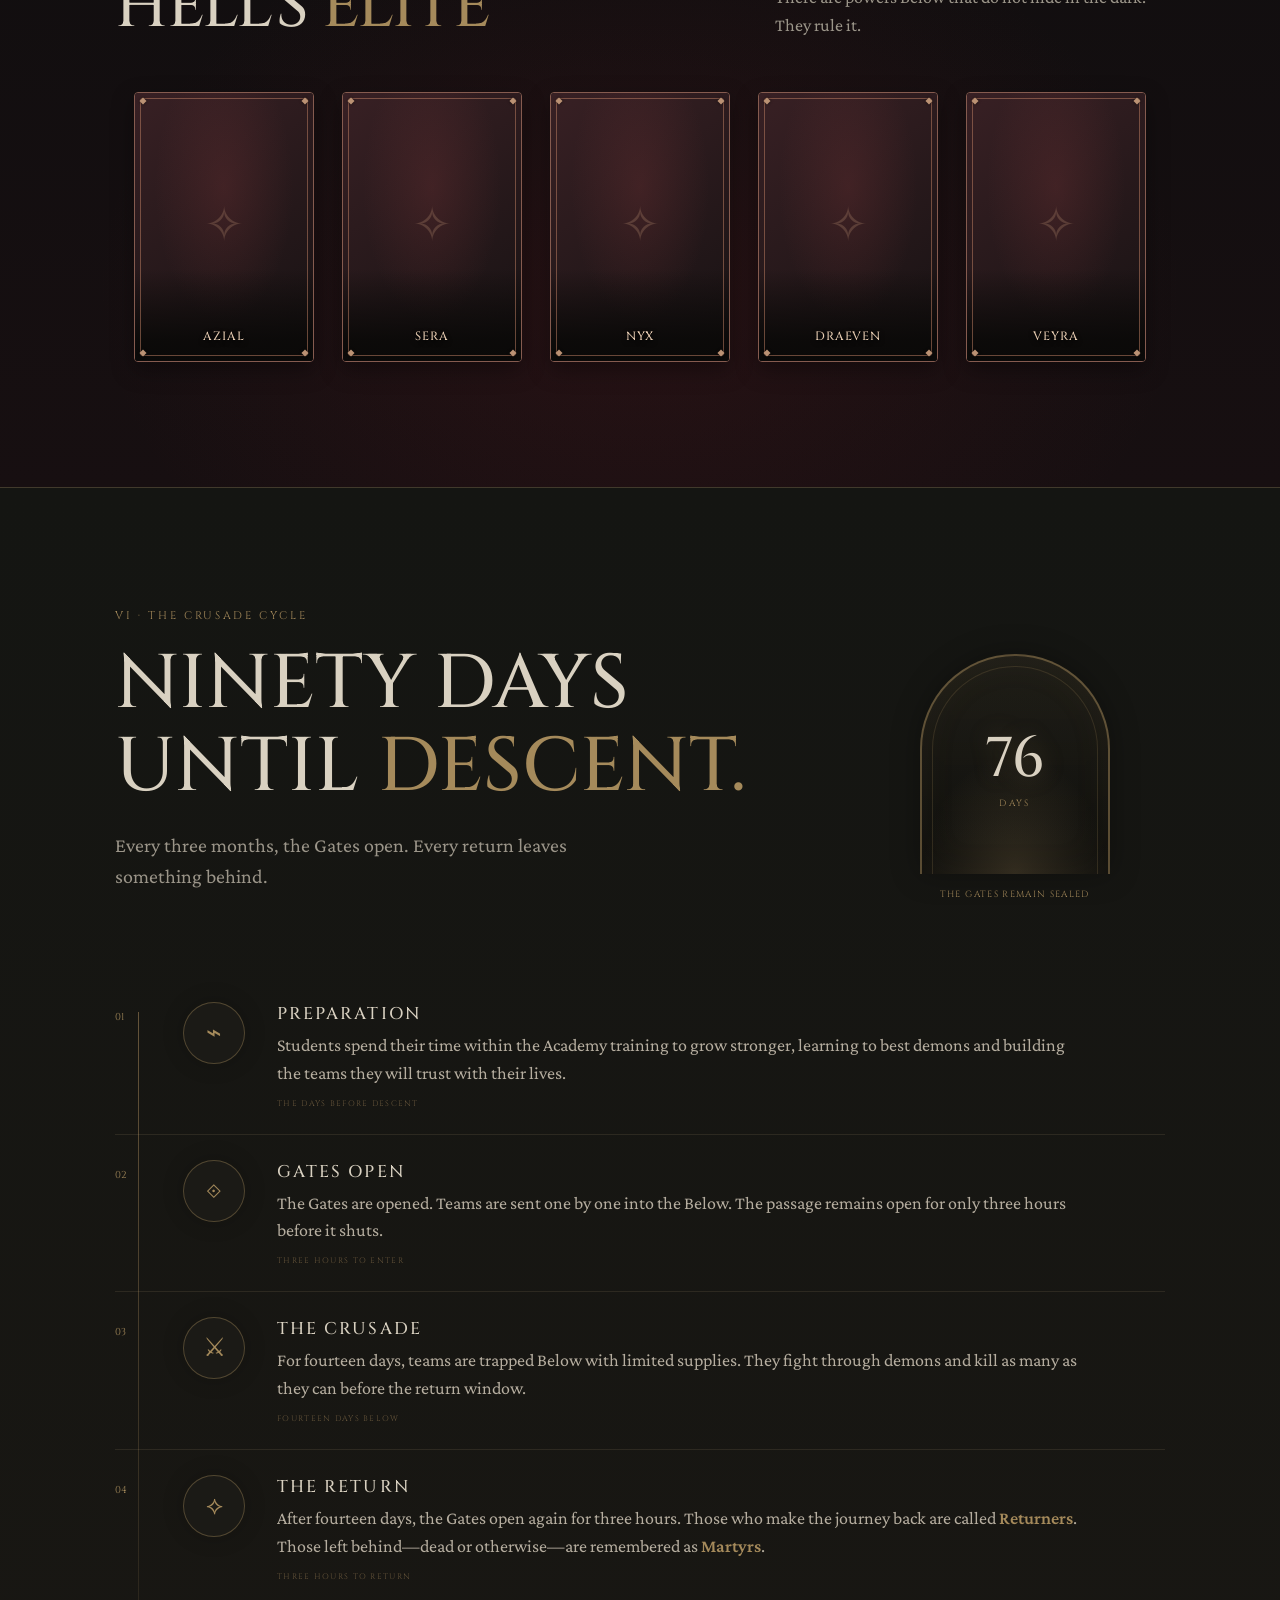
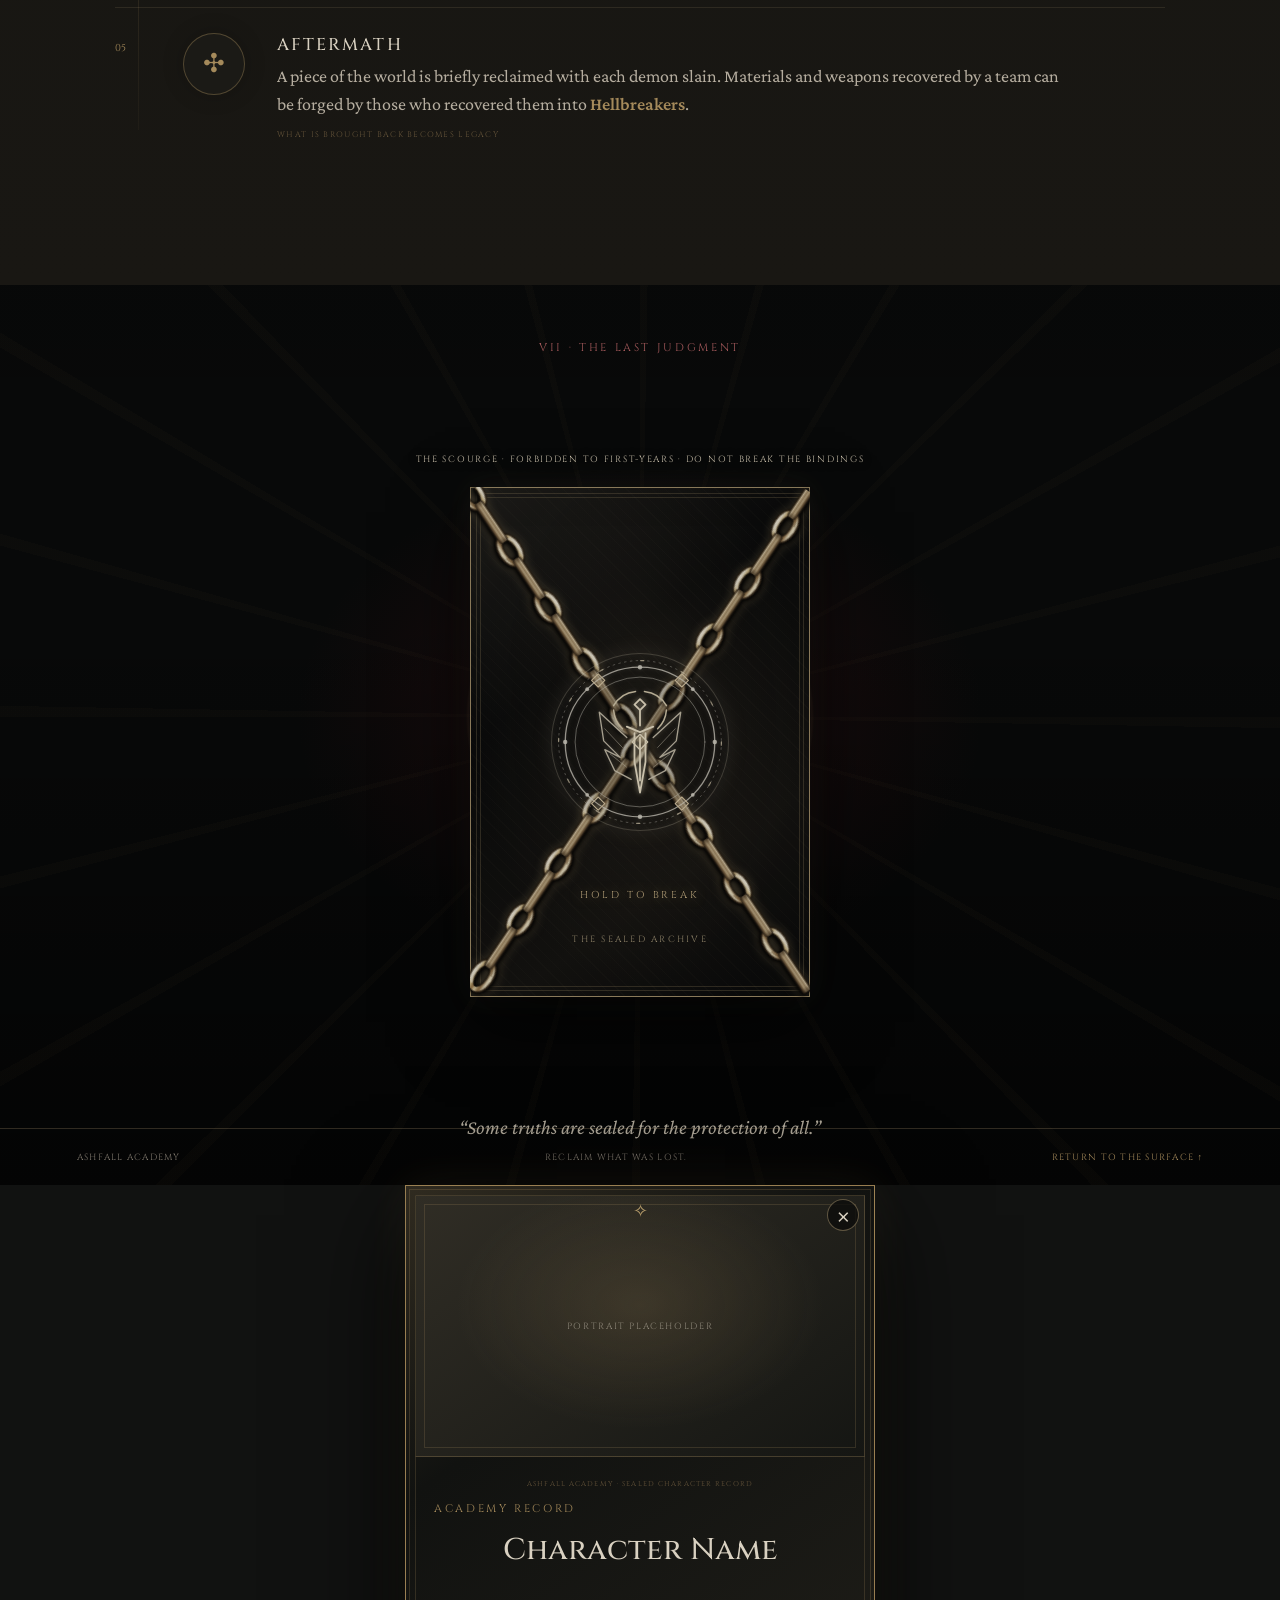
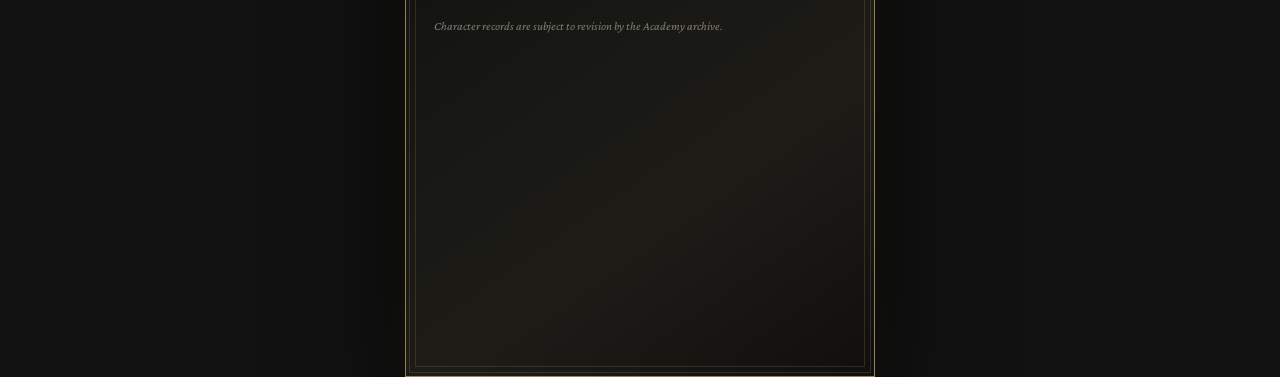
==== commit 3e619e1e: "Refresh roster cache for Mireya portrait" ====
--- a/index.html
+++ b/index.html
@@ -541,7 +541,7 @@
     </div>
   </dialog>
 
-  <script src="js/characters.js?v=20261128-02"></script>
+  <script src="js/characters.js?v=20261128-03"></script>
   <script src="js/site.js?v=20261126-27"></script>
 </body>
 </html>
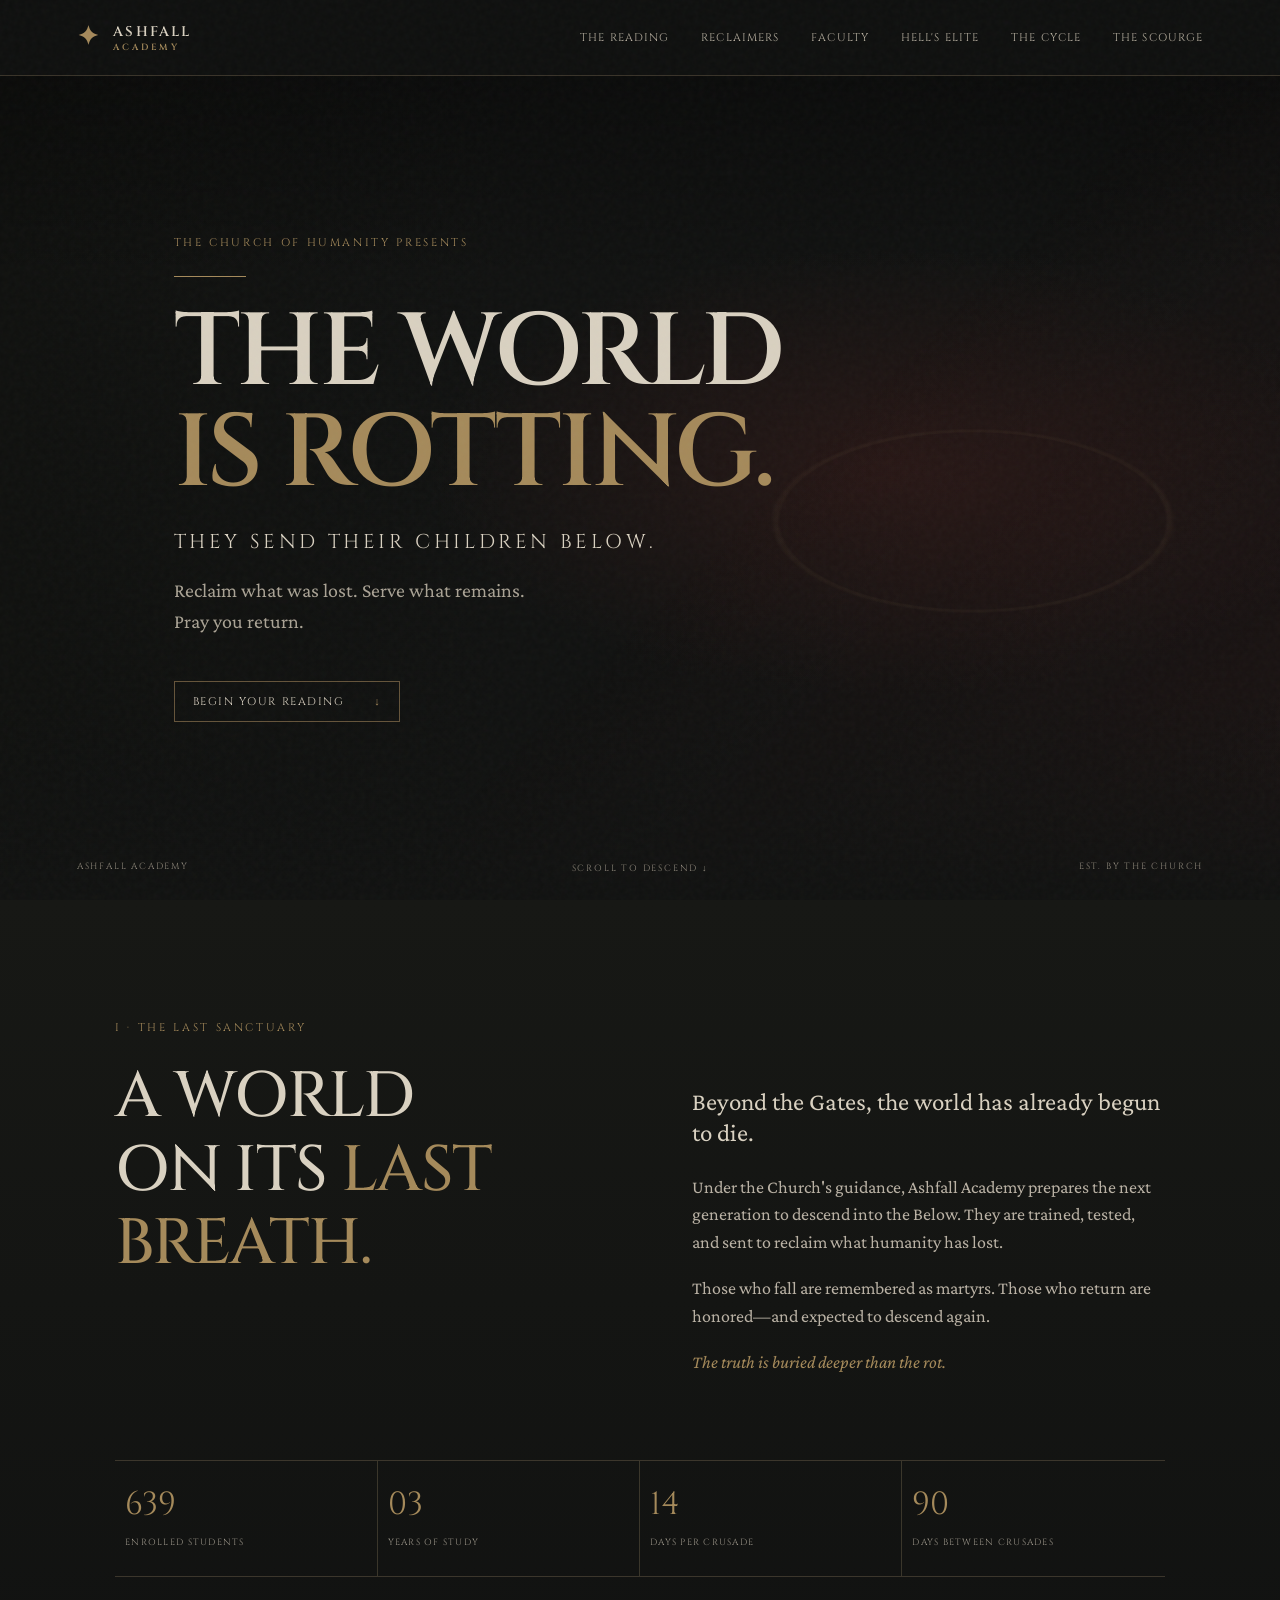
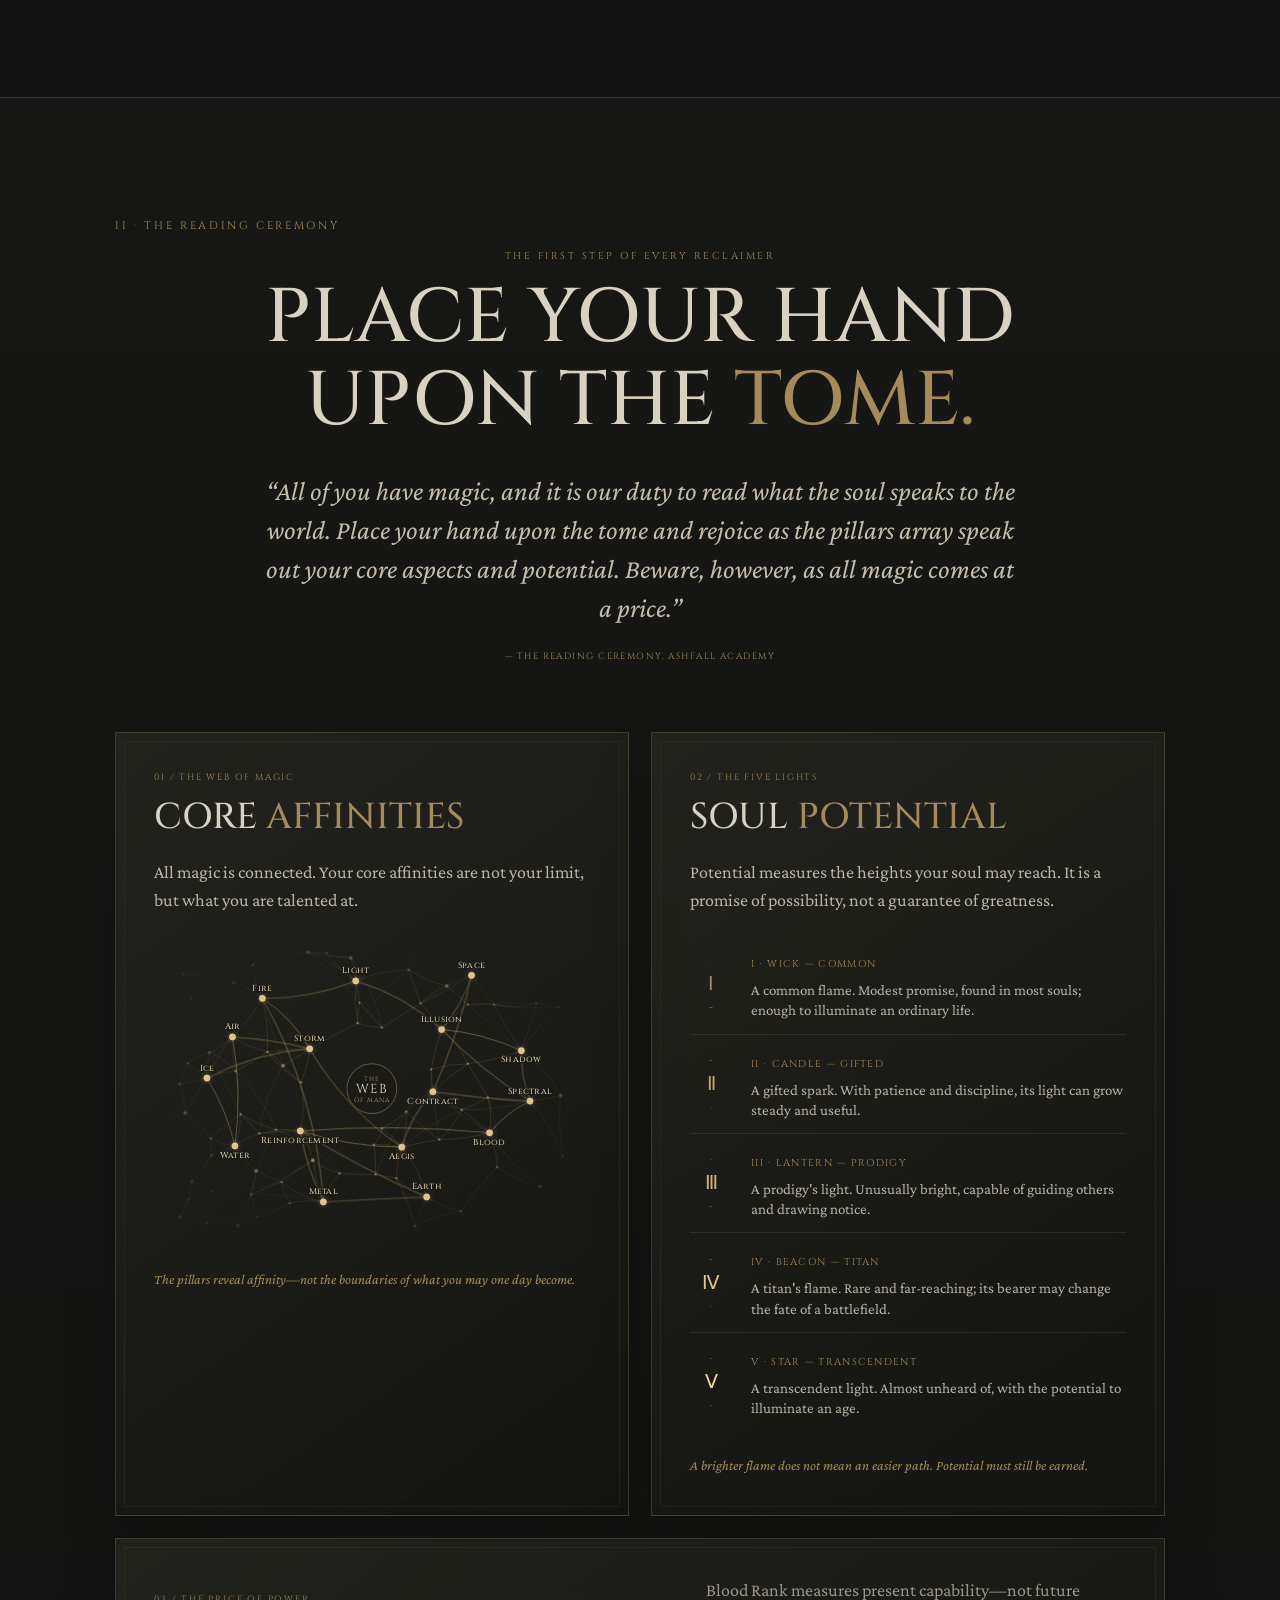
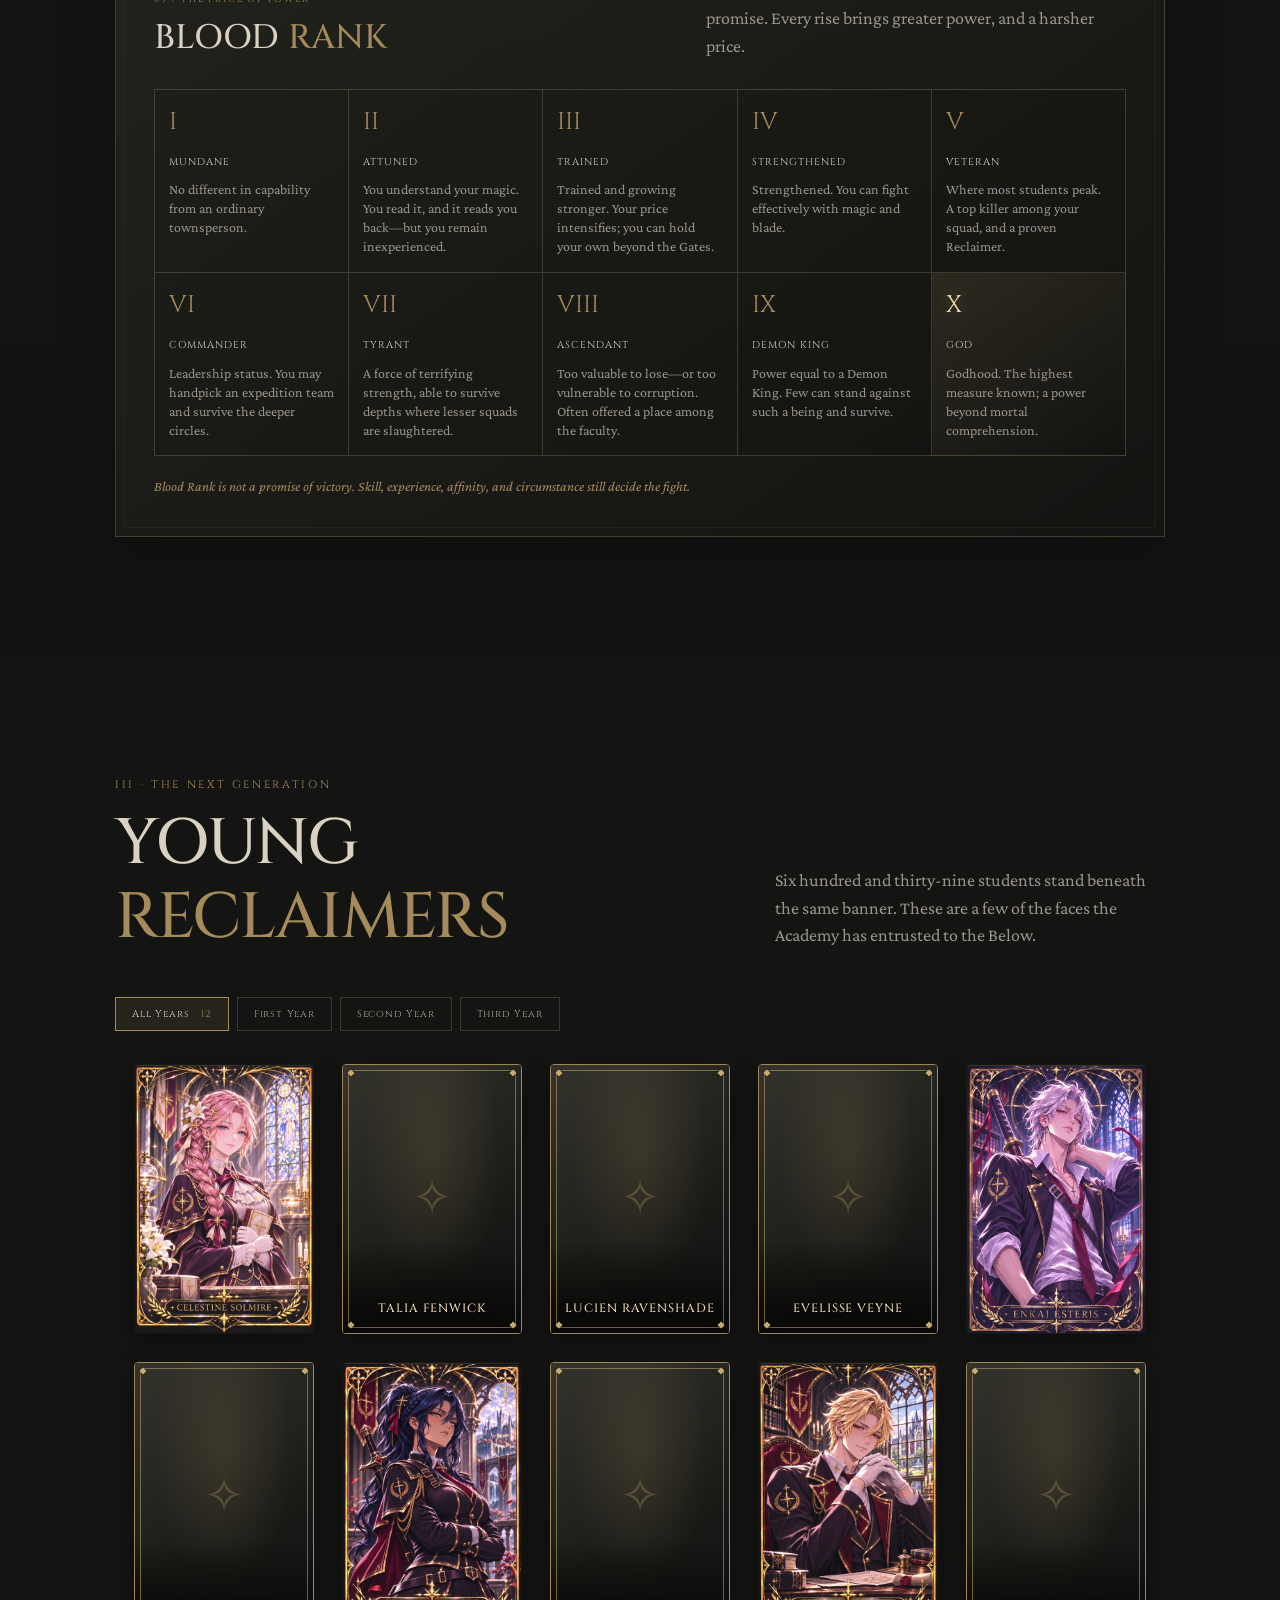
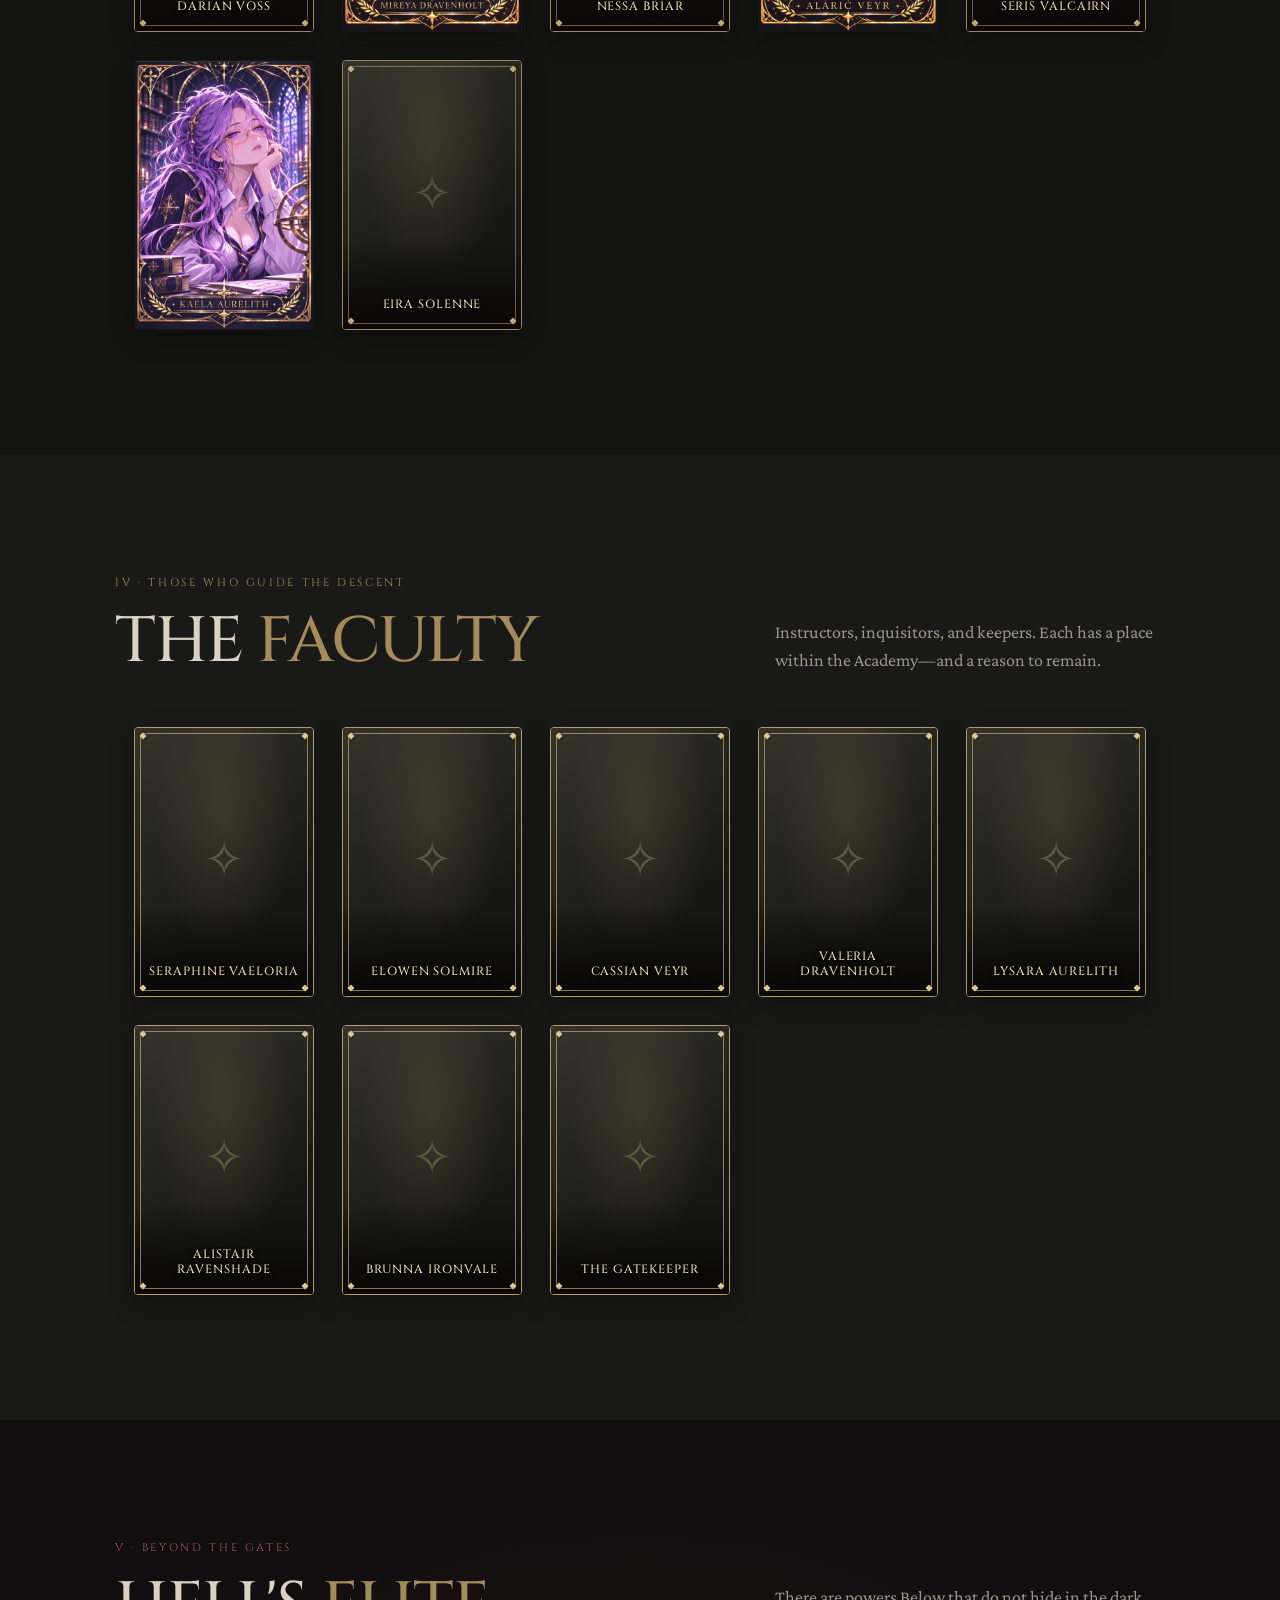
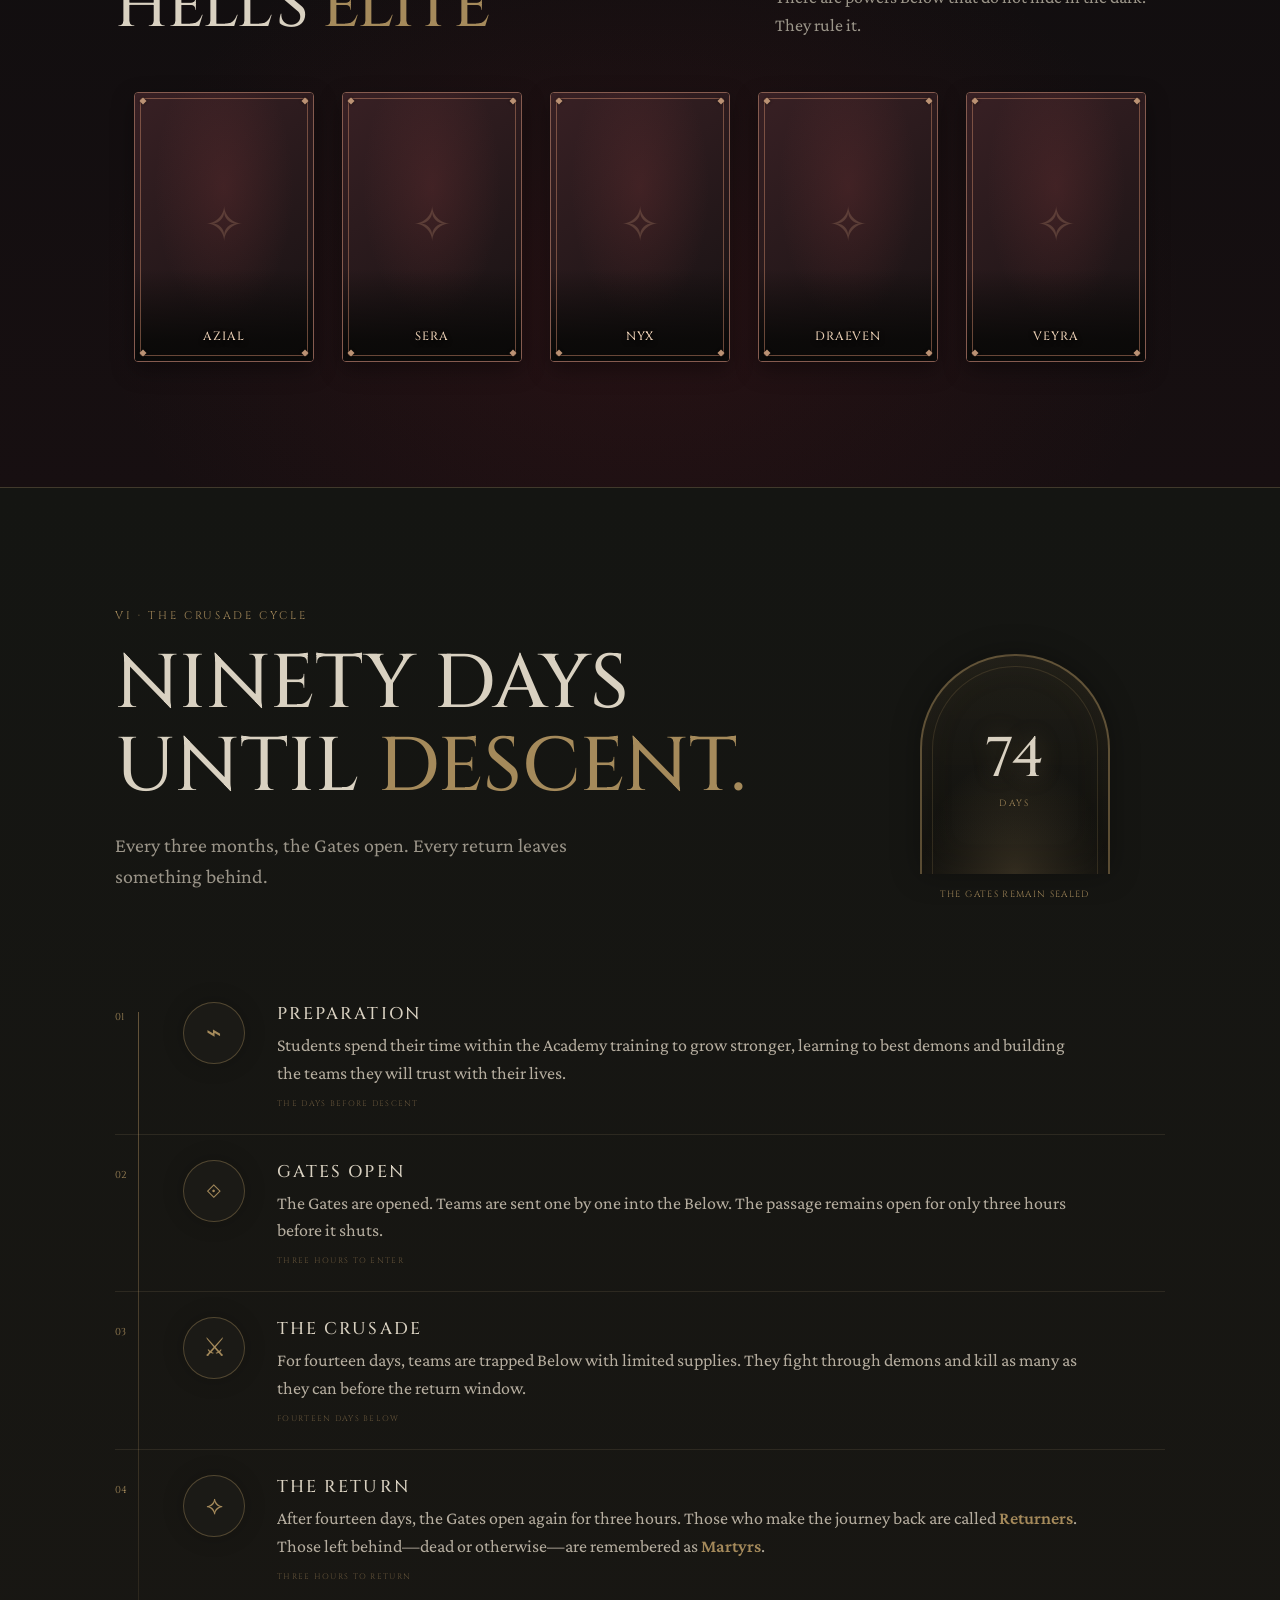
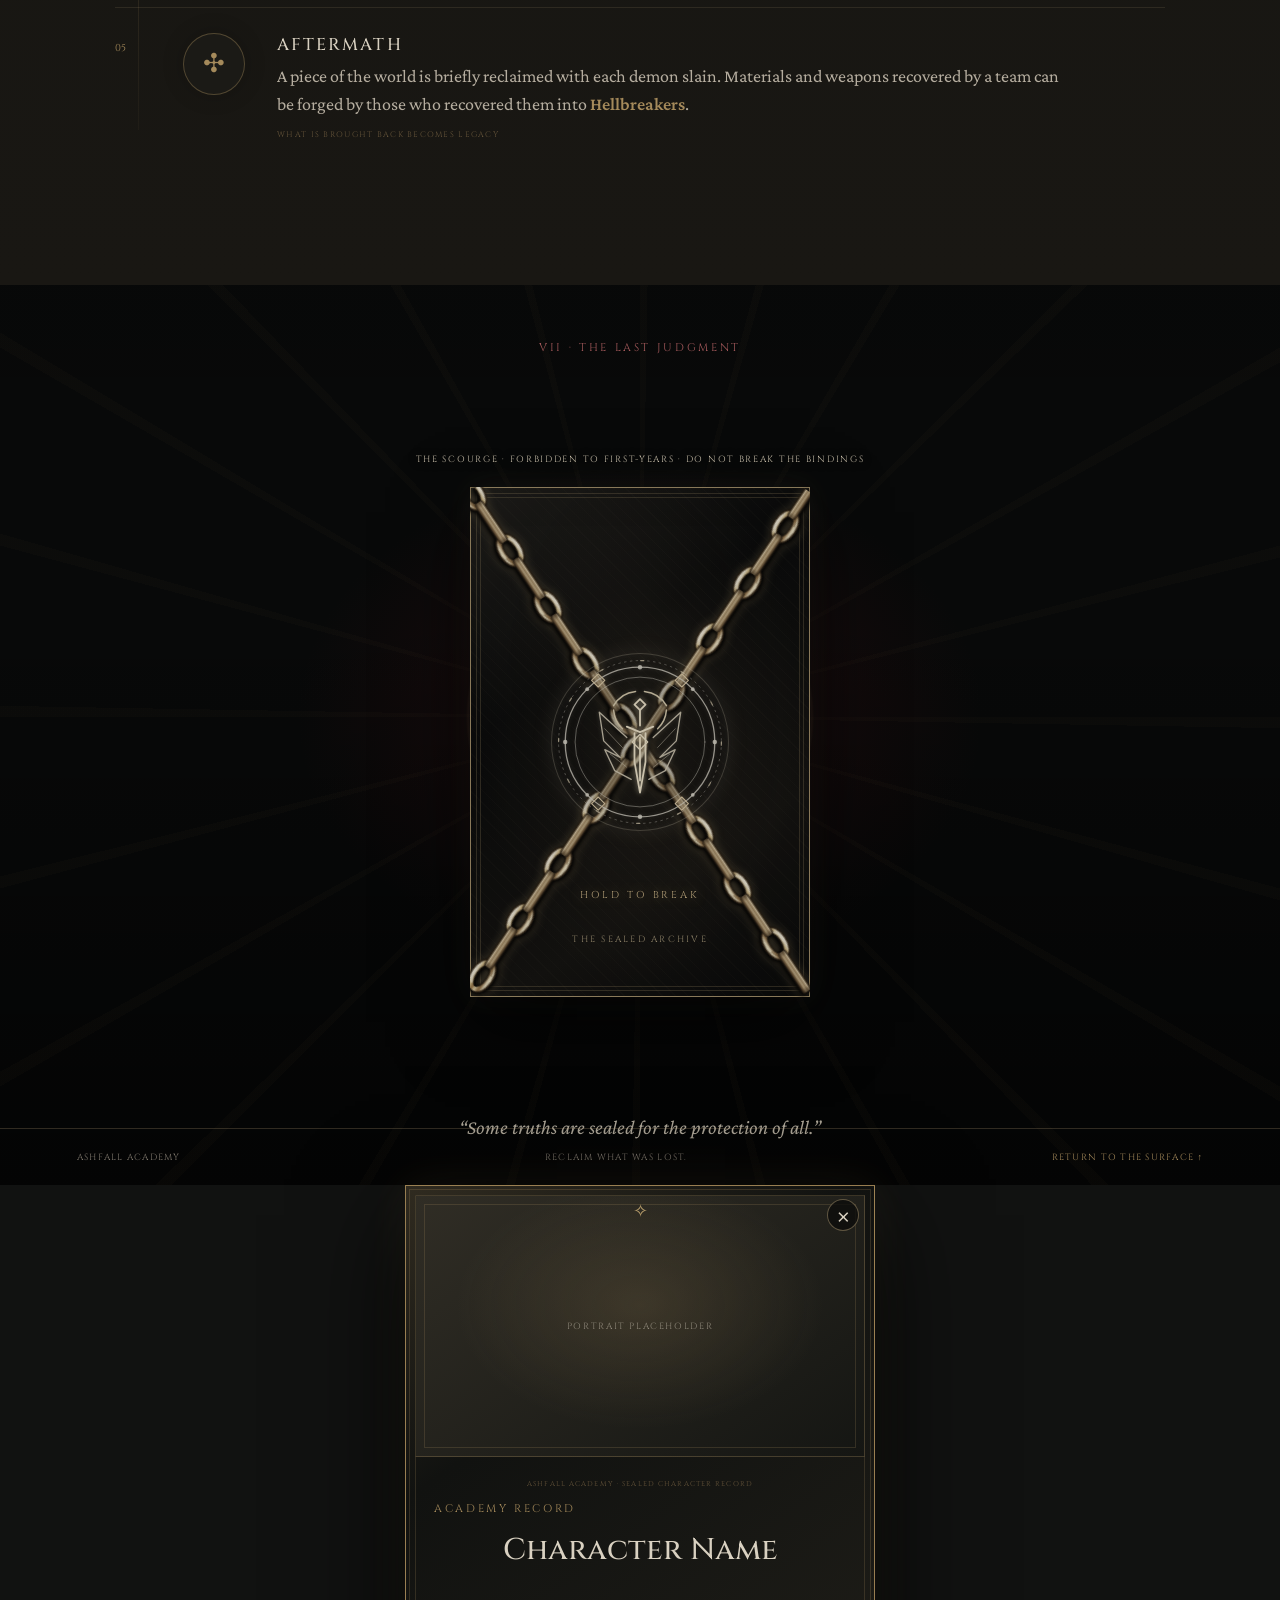
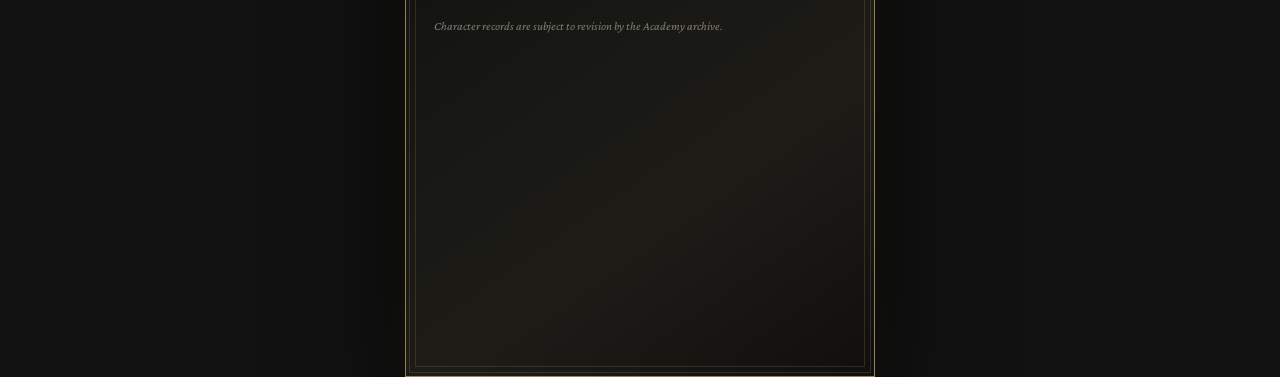
==== commit cddcbe5b: "Refresh roster cache for Veyra portrait" ====
--- a/index.html
+++ b/index.html
@@ -541,7 +541,7 @@
     </div>
   </dialog>
 
-  <script src="js/characters.js?v=20261128-03"></script>
+  <script src="js/characters.js?v=20261128-04"></script>
   <script src="js/site.js?v=20261126-27"></script>
 </body>
 </html>
